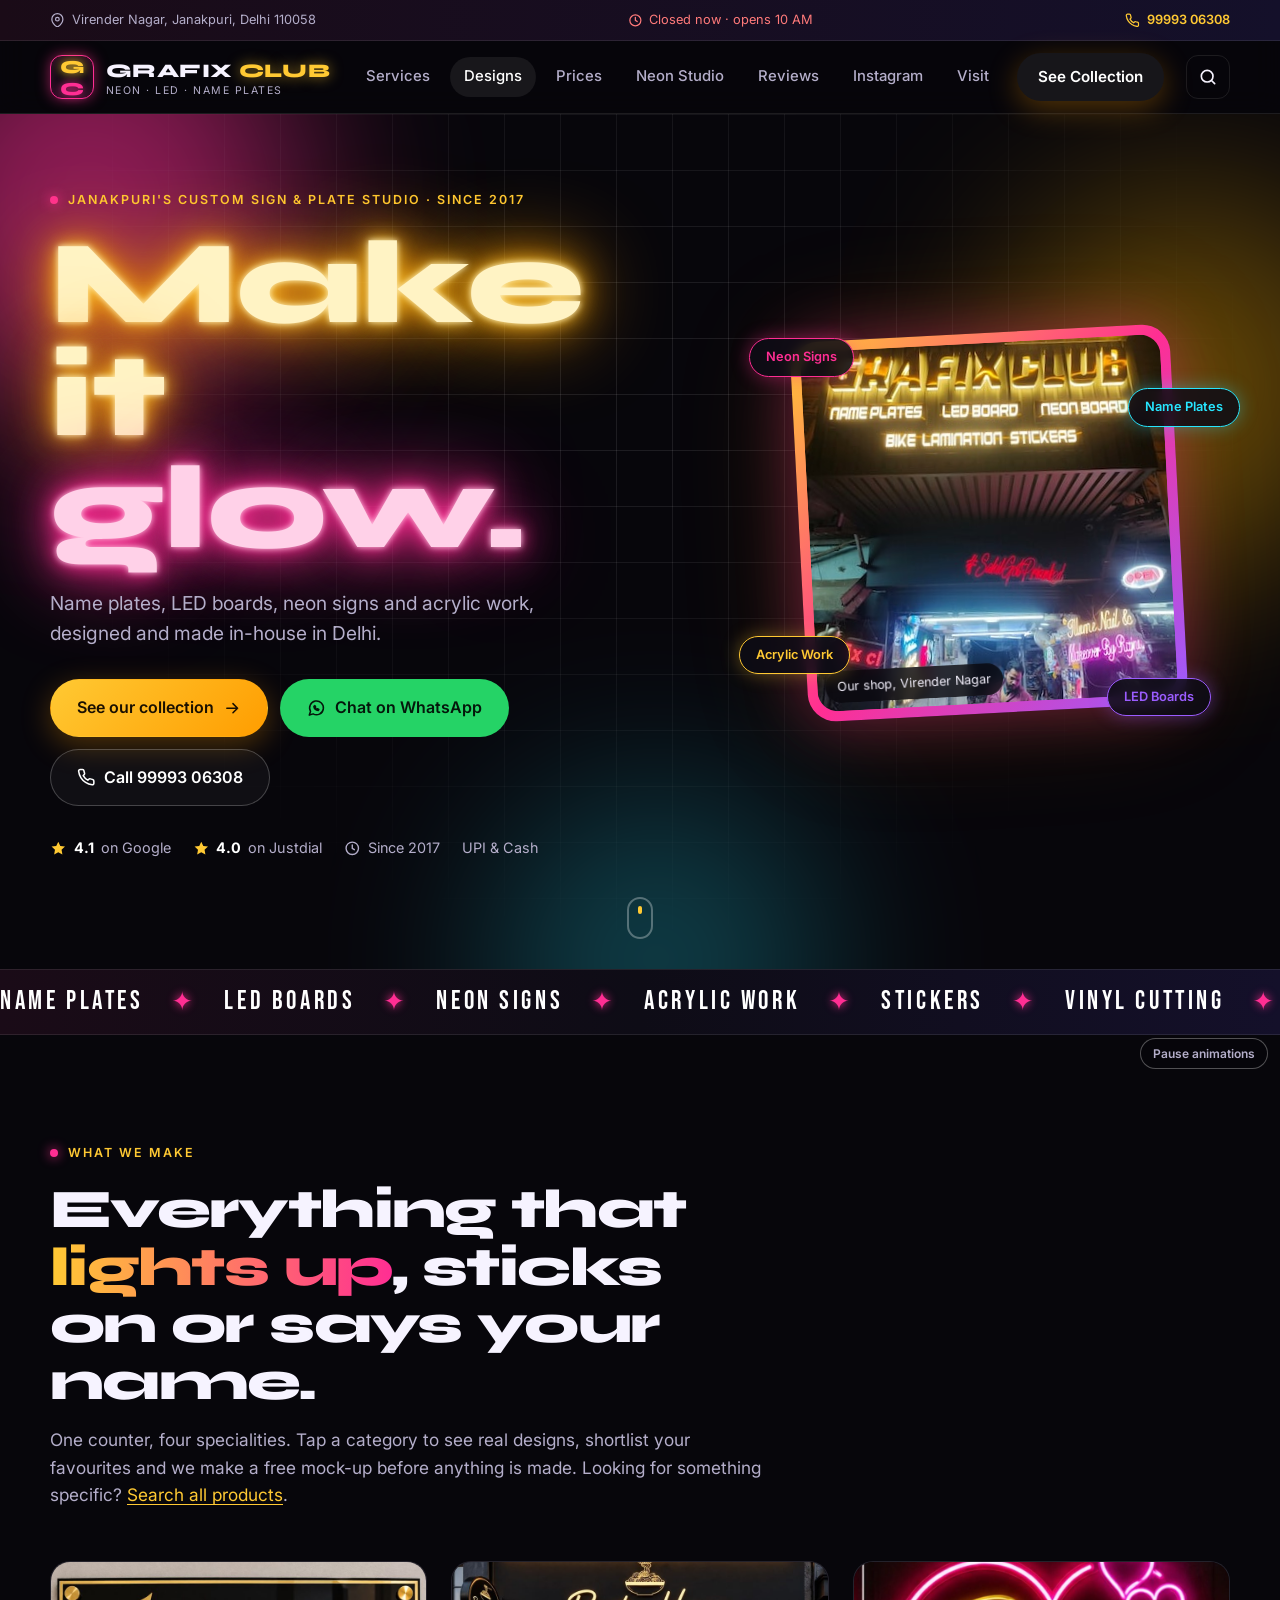
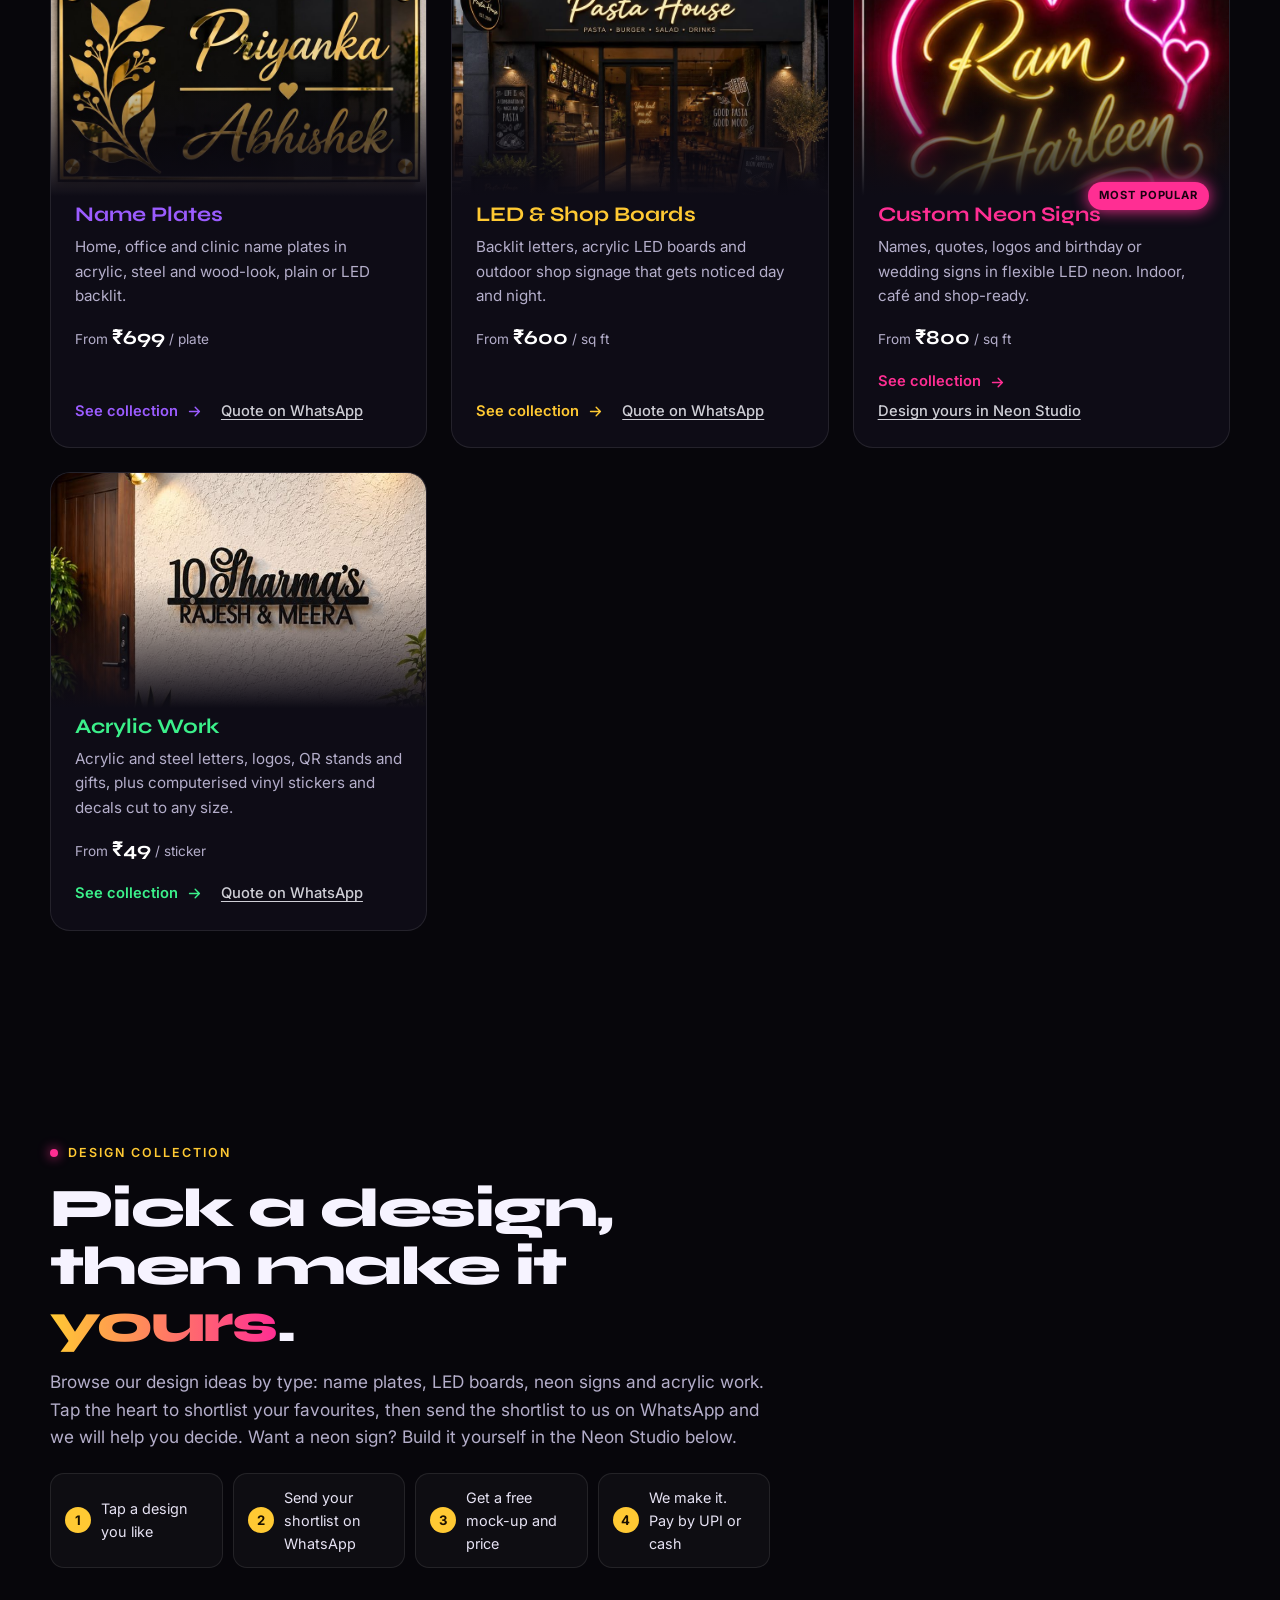
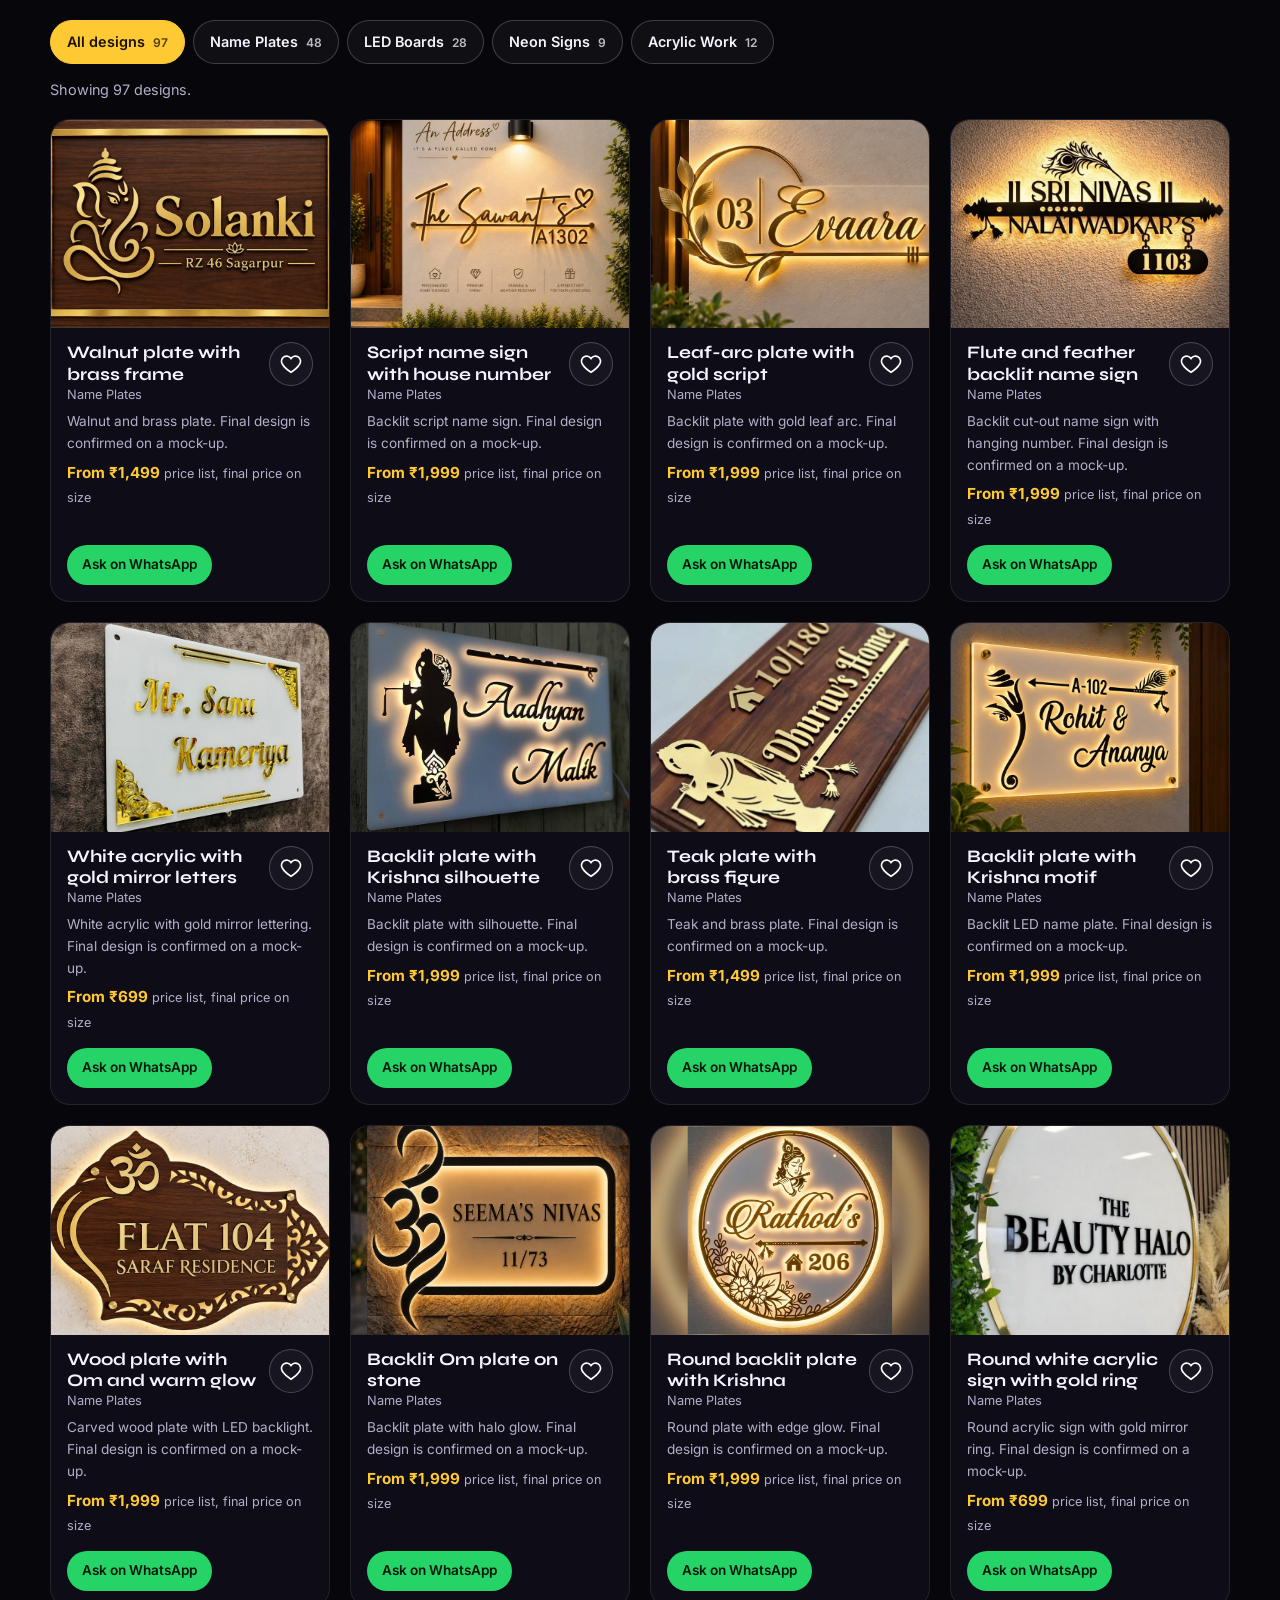
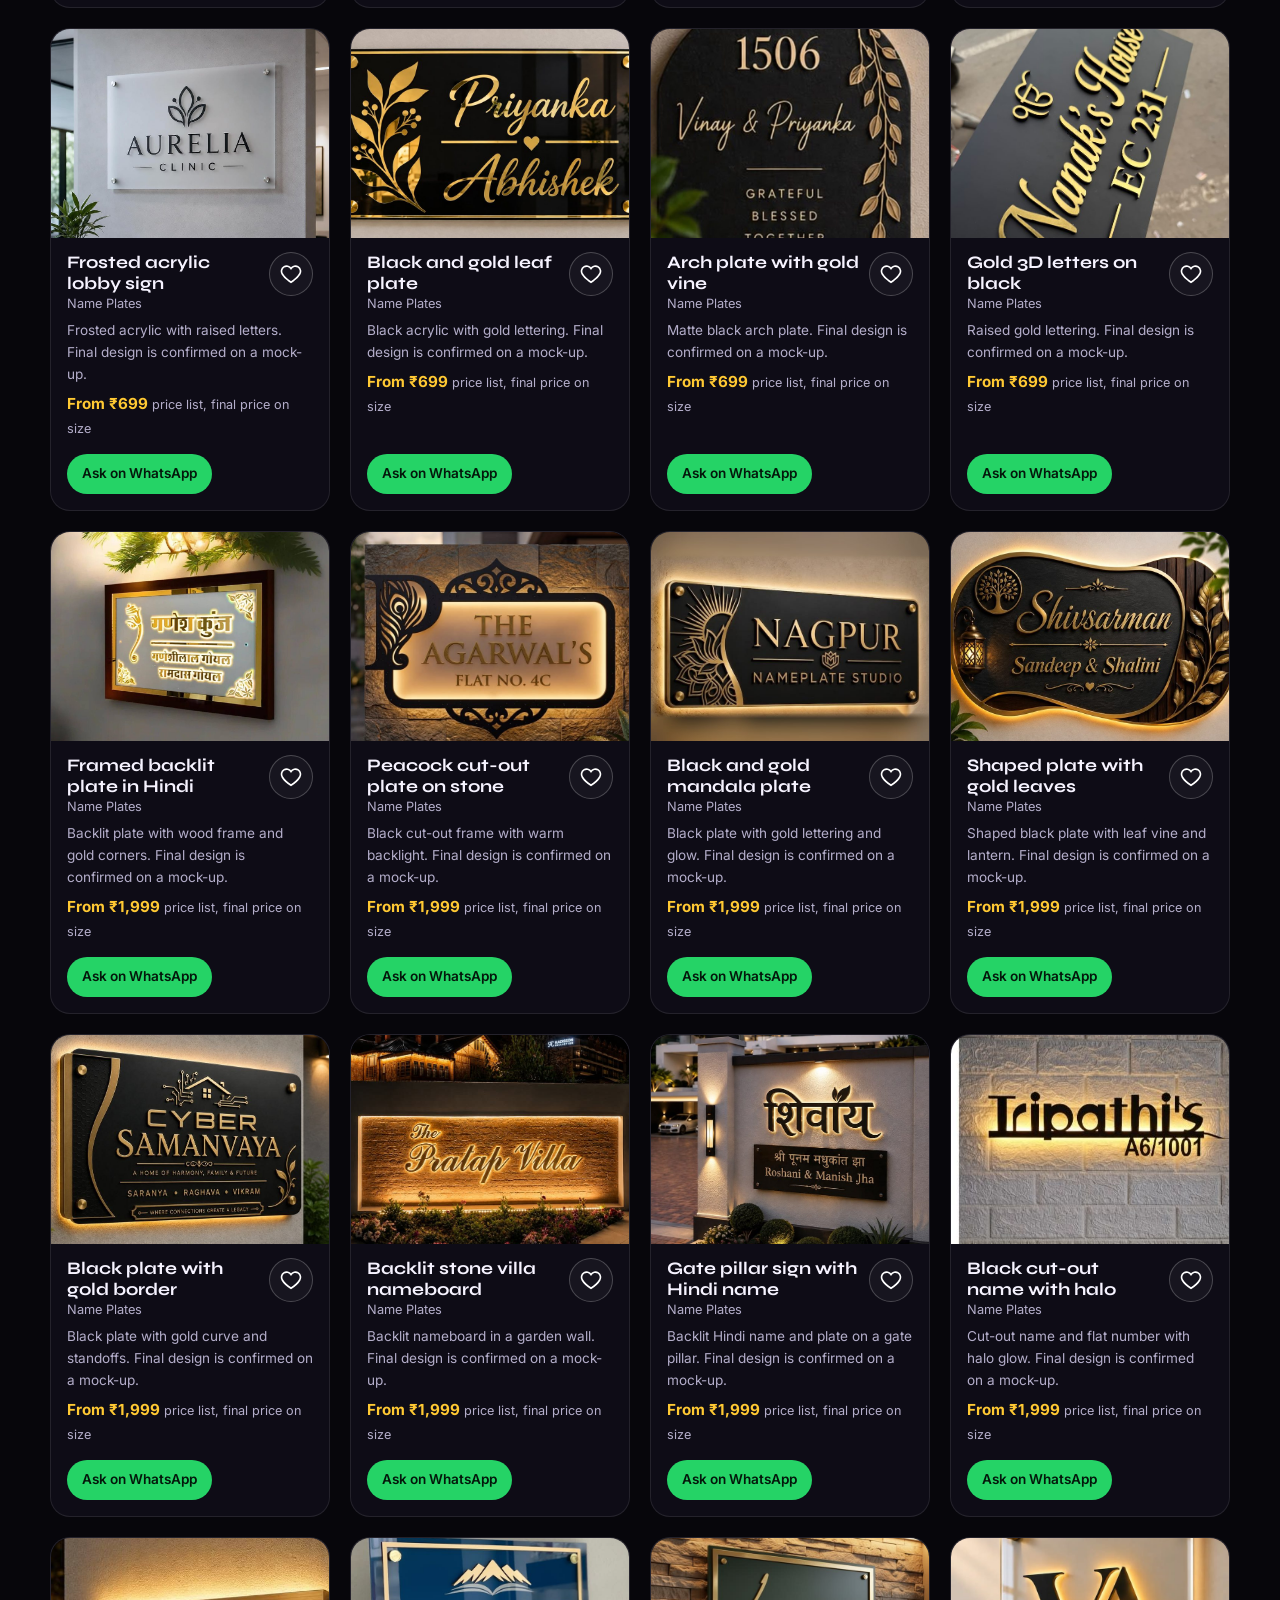
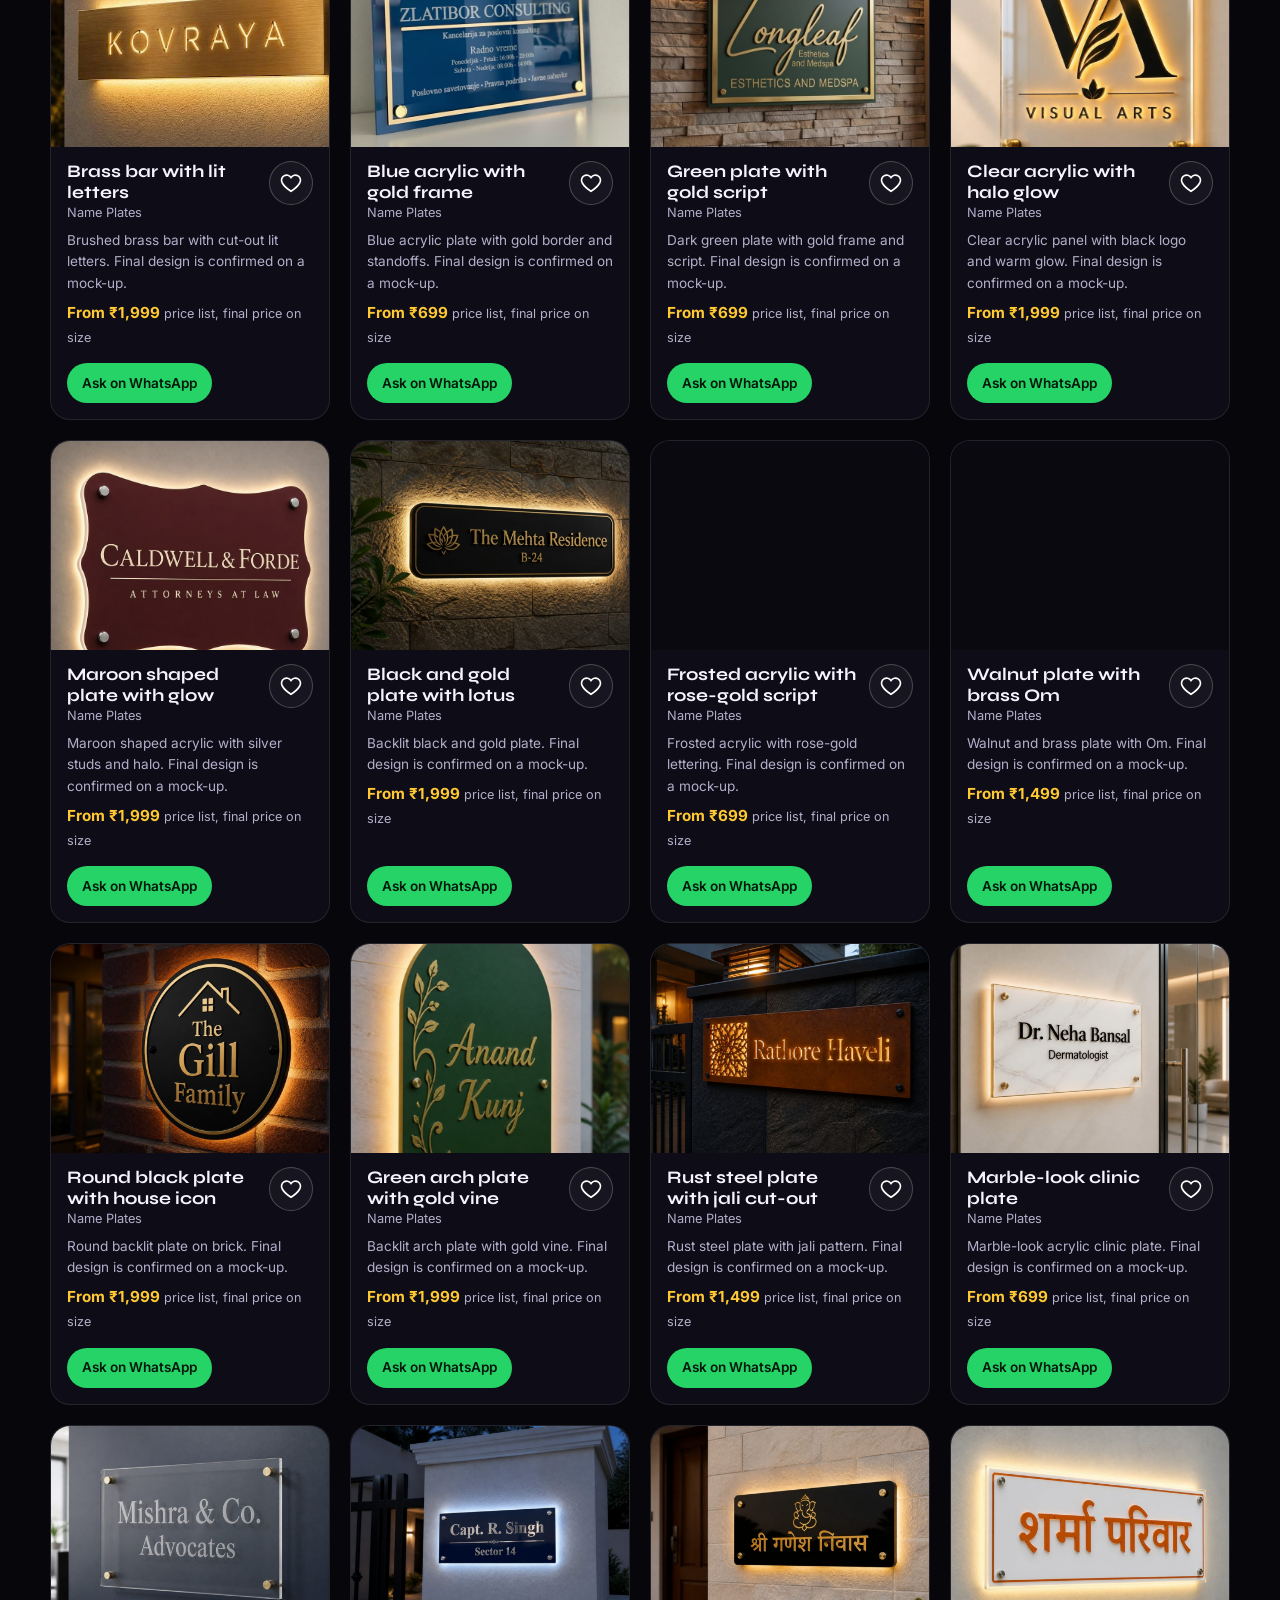
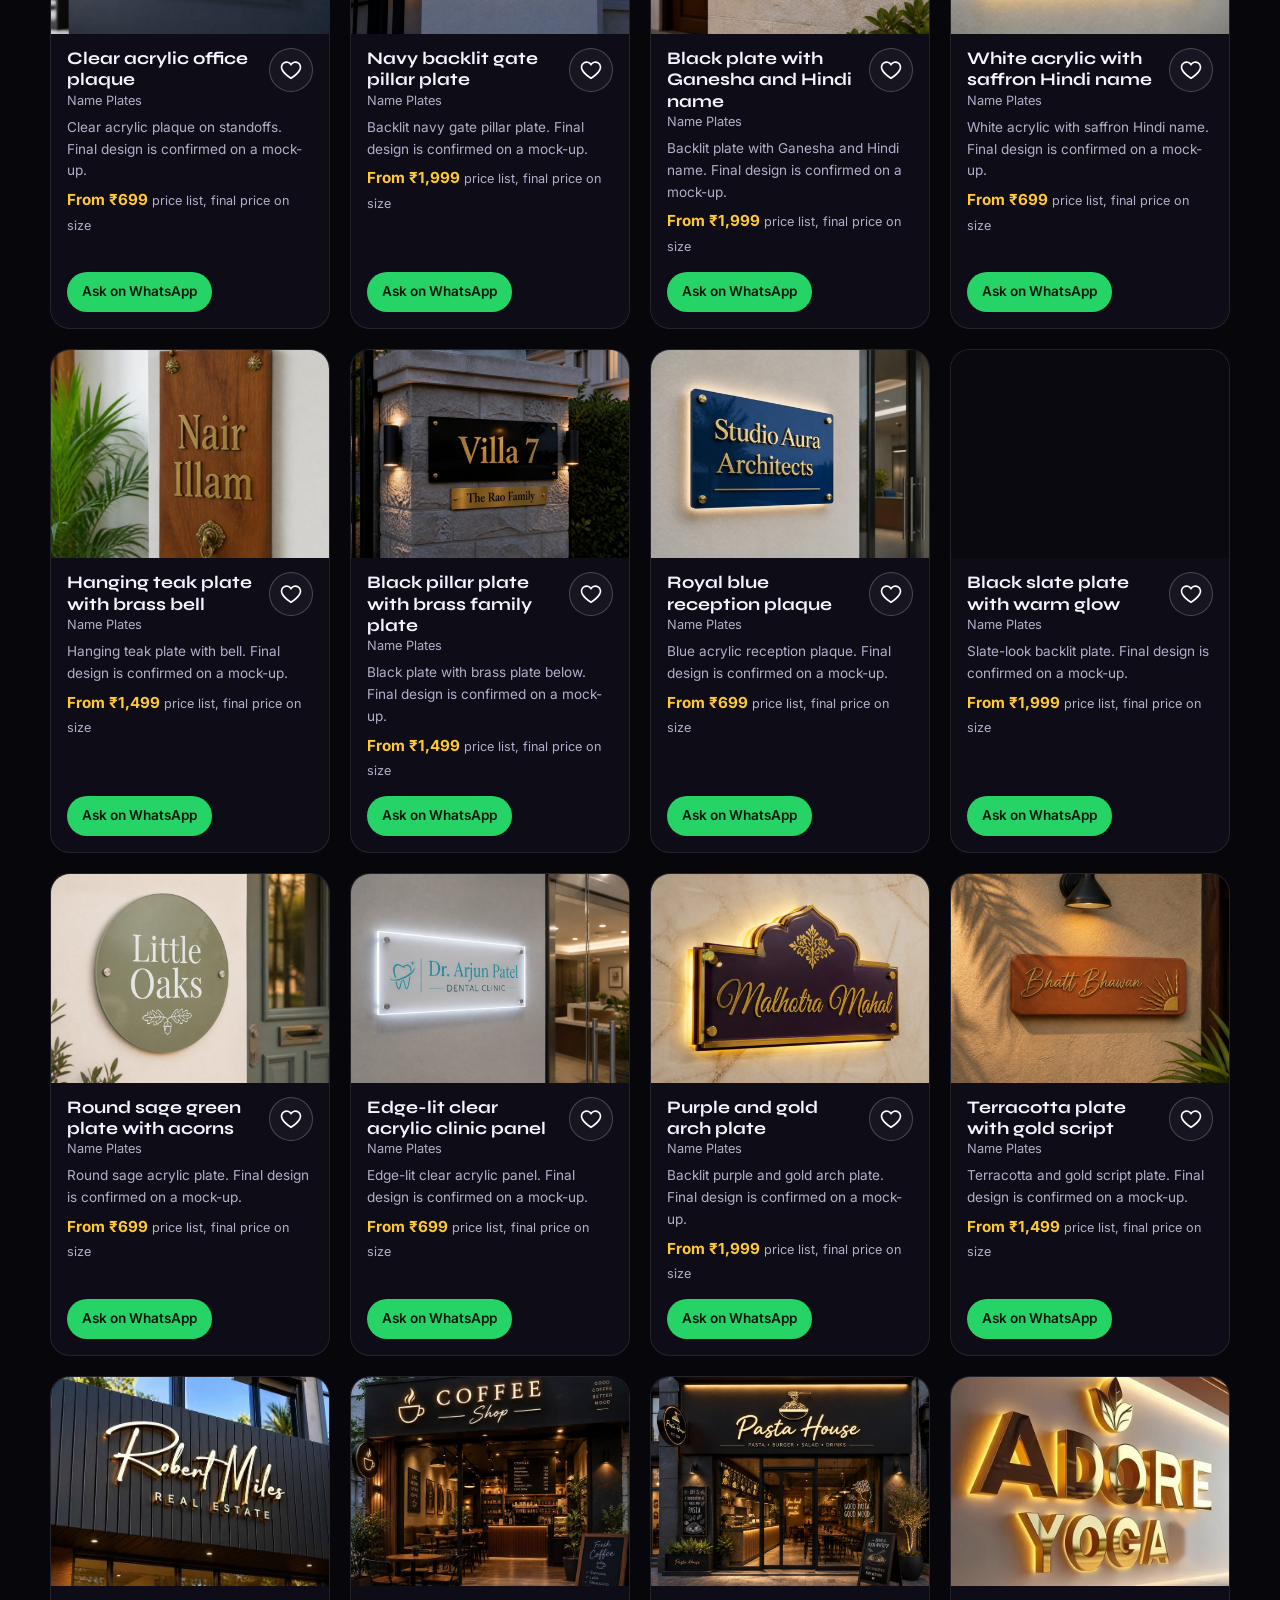
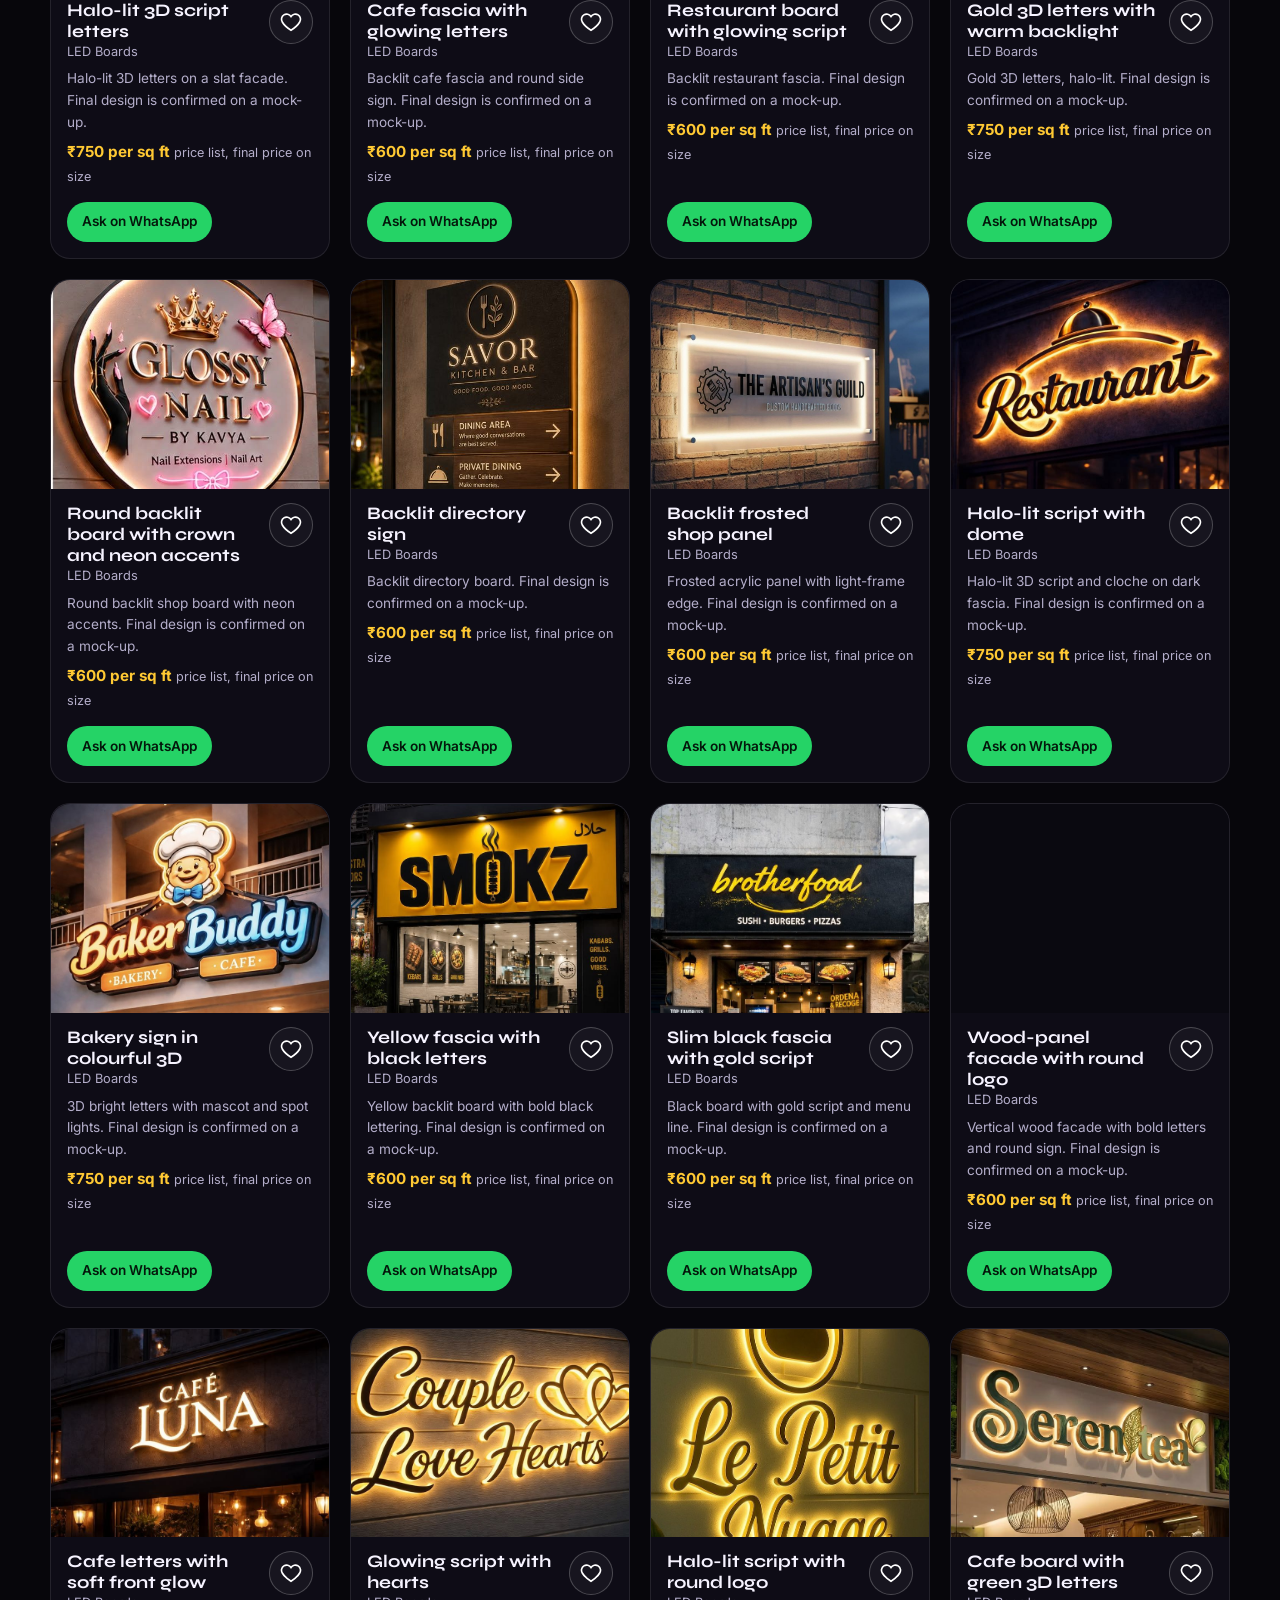
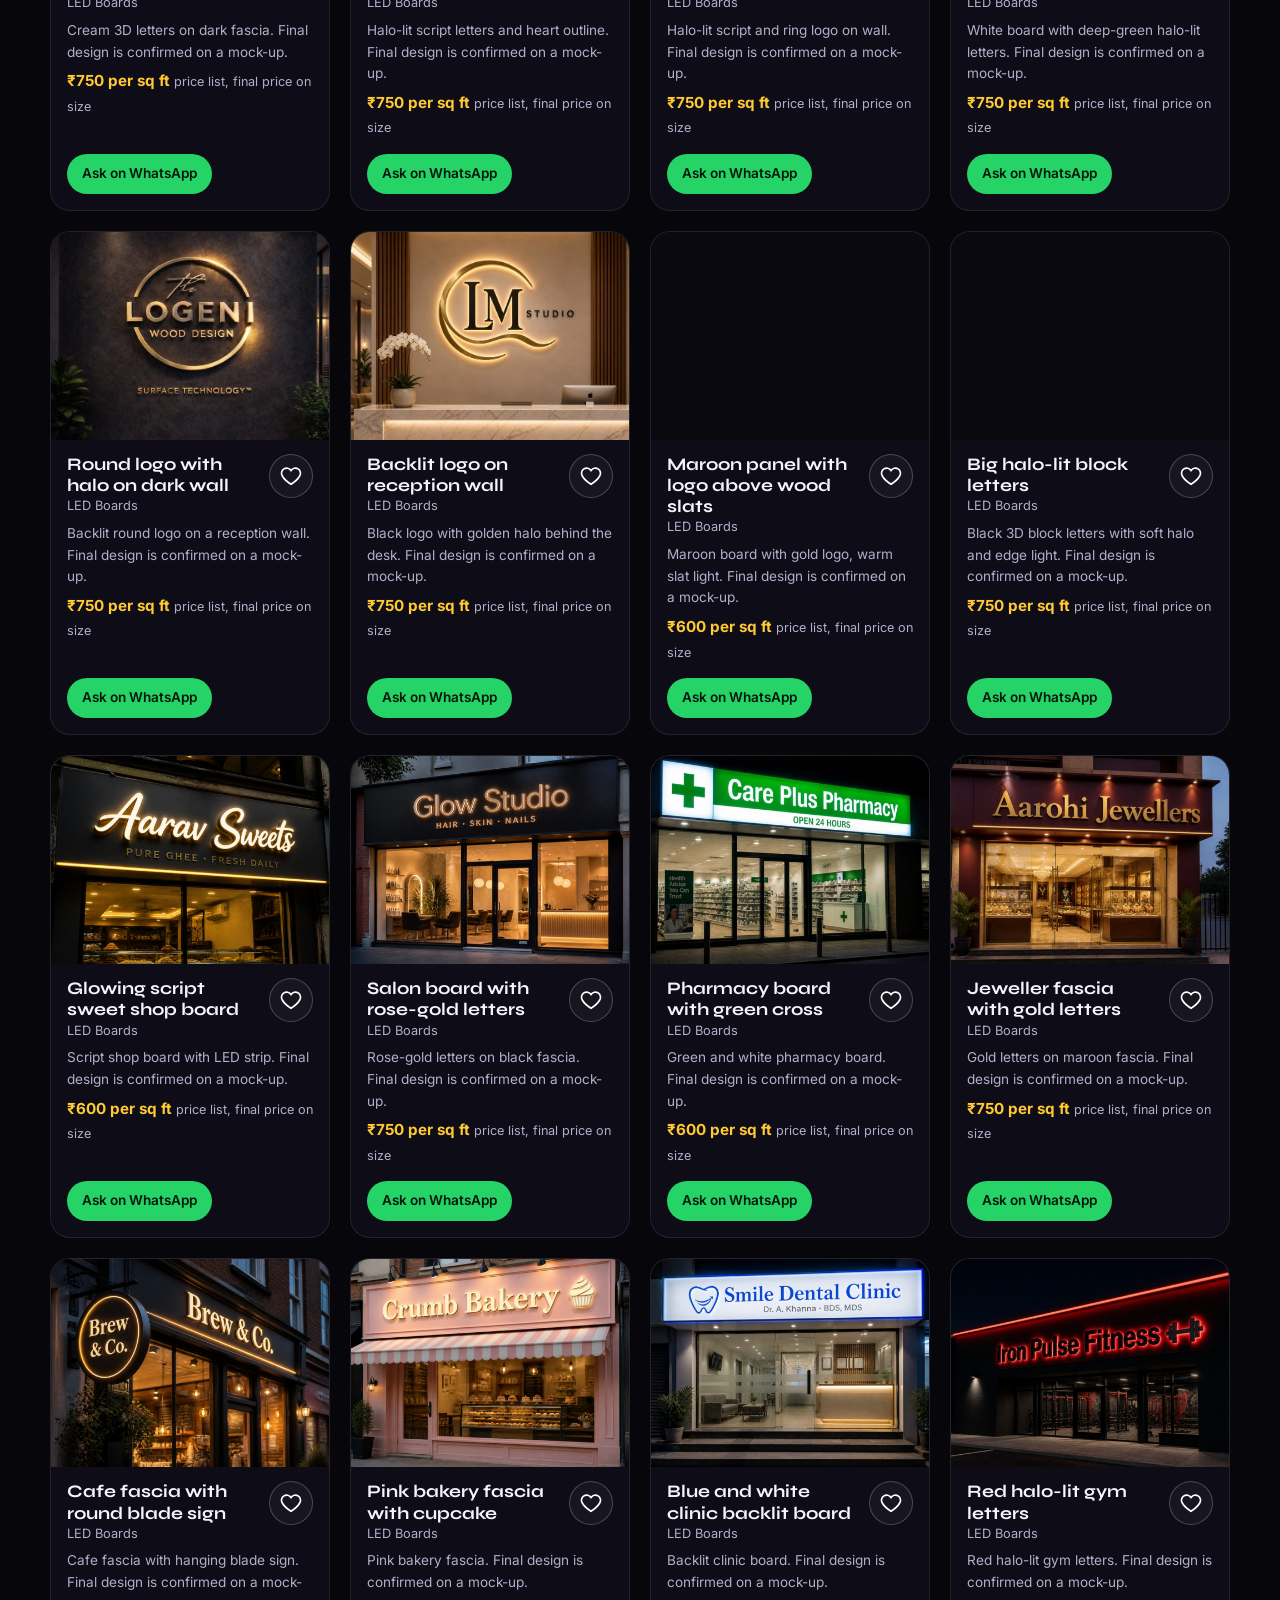
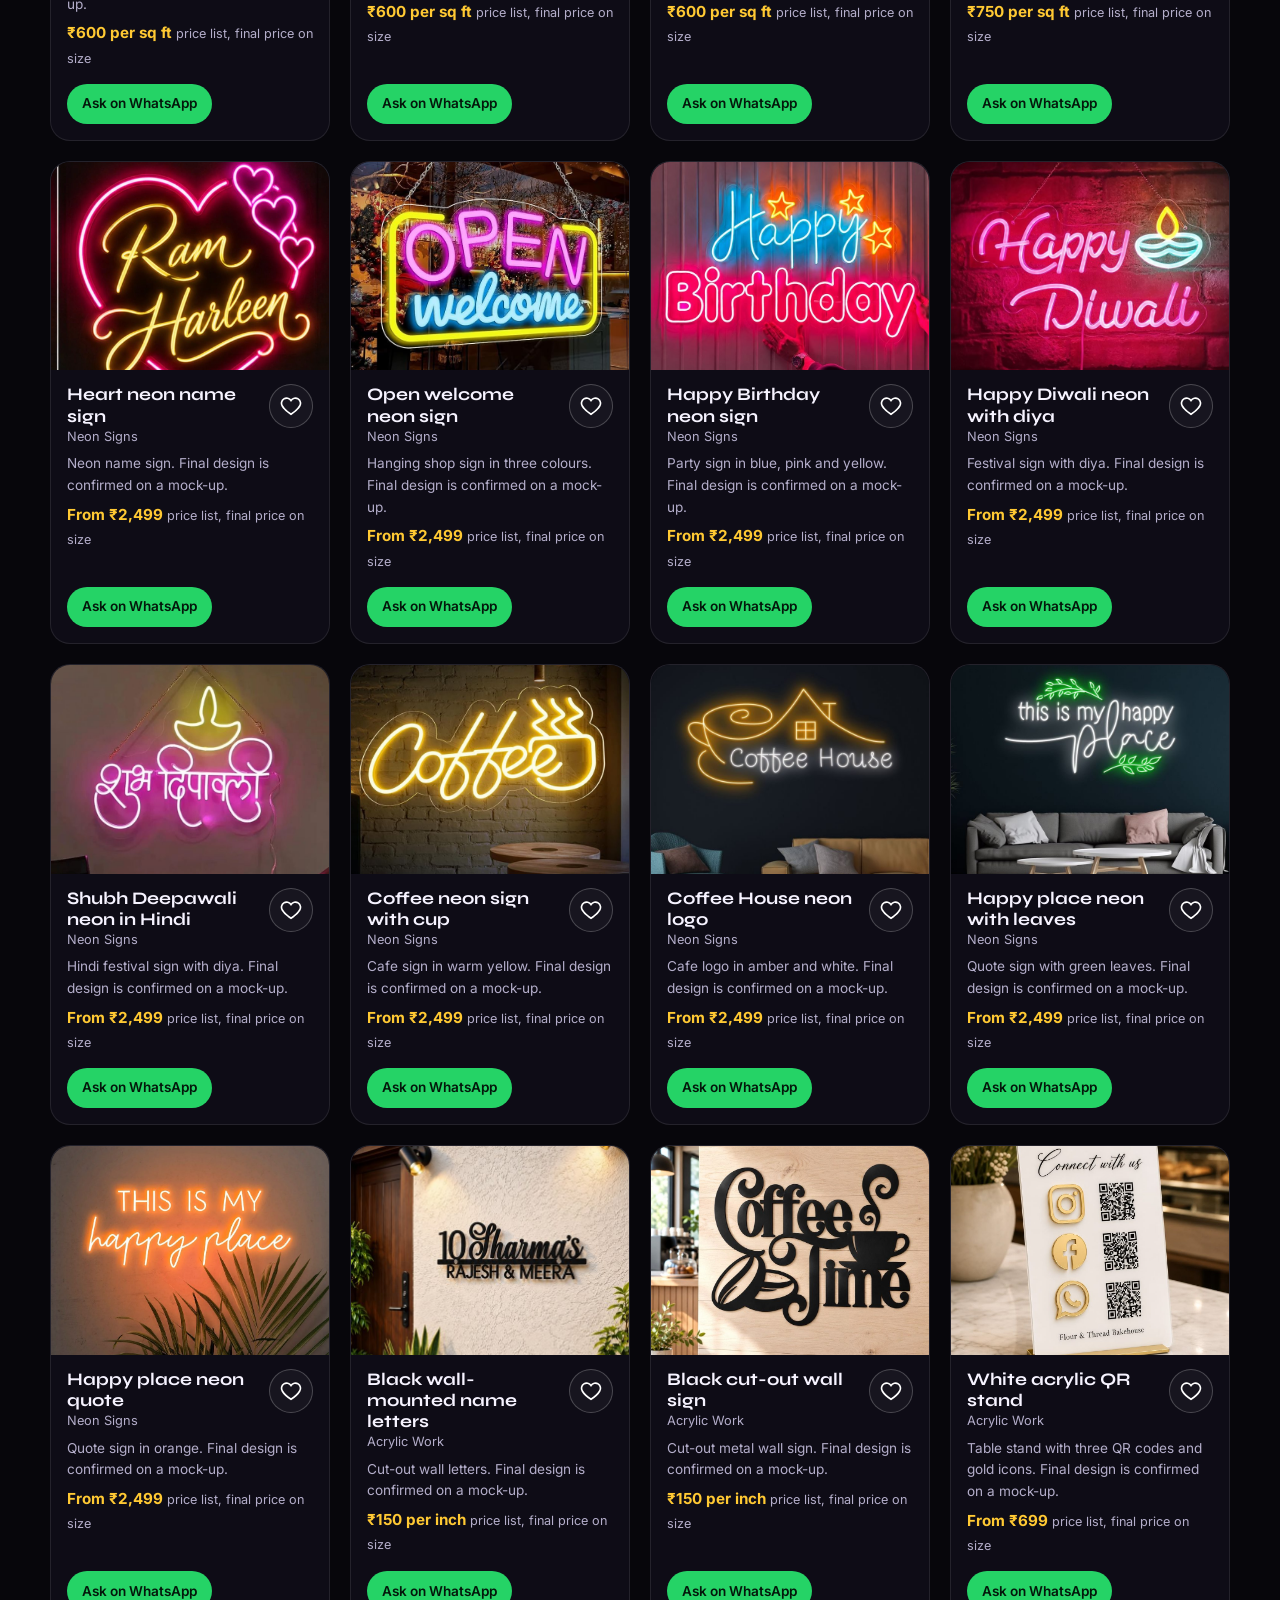
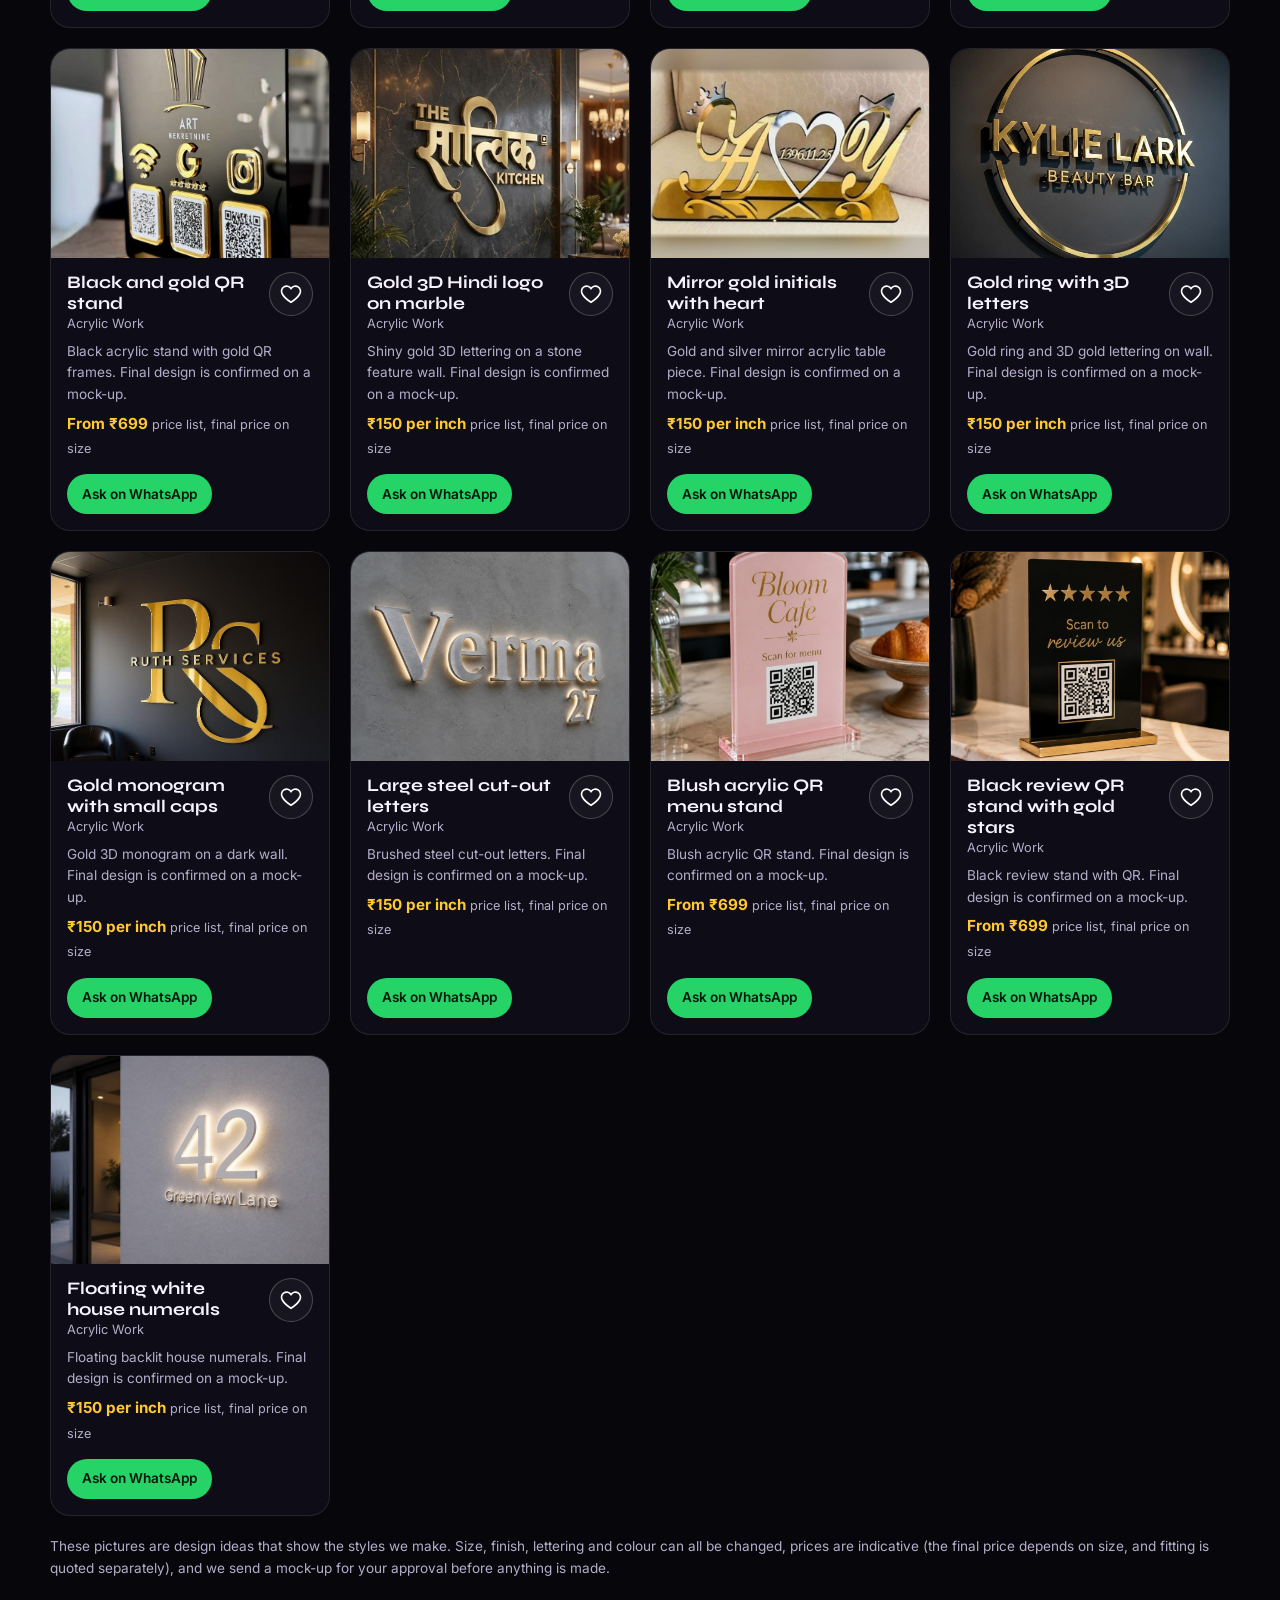
==== index.html @ 433e58f6 "Neon designer: its own page with standard/RGB neon, 3 lines, symbols, custom size, rooms, preview to" ====
<!doctype html>
<html lang="en-IN">
<head>
<meta charset="utf-8">
<meta name="viewport" content="width=device-width, initial-scale=1, viewport-fit=cover">
<title>Neon Signs &amp; 3D Name Plates in Janakpuri, Delhi | Grafix Club</title>
<meta name="description" content="Custom name plates, LED boards, neon signs and acrylic work made in Virender Nagar, Janakpuri, Delhi. See the collection and get a free mock-up.">
<meta name="robots" content="index, follow, max-image-preview:large">
<meta name="theme-color" content="#07060b">
<link rel="canonical" href="https://www.grafixclub.in/">
<link rel="icon" href="favicon.svg" type="image/svg+xml">
<meta property="og:type" content="website">
<meta property="og:site_name" content="Grafix Club">
<meta property="og:locale" content="en_IN">
<meta property="og:url" content="https://www.grafixclub.in/">
<meta property="og:title" content="Grafix Club – Name Plates, LED Boards &amp; Neon Signs | Janakpuri, Delhi">
<meta property="og:description" content="Name plates, LED boards, neon signs and acrylic work. See the collection and visit us in Virender Nagar, Janakpuri.">
<meta property="og:image" content="https://www.grafixclub.in/assets/shop/p3.jpg">
<meta property="og:image:alt" content="Grafix Club glowing signboard with name plates, an LED board and a neon board">
<meta name="twitter:card" content="summary_large_image">
<meta name="twitter:title" content="Grafix Club – Name Plates, LED Boards &amp; Neon Signs | Janakpuri, Delhi">
<meta name="twitter:description" content="Name plates, LED boards, neon signs and acrylic work in Janakpuri, Delhi.">
<meta name="twitter:image" content="https://www.grafixclub.in/assets/shop/p3.jpg">
<link rel="preconnect" href="https://fonts.googleapis.com">
<link rel="preconnect" href="https://fonts.gstatic.com" crossorigin>
<link href="https://fonts.googleapis.com/css2?family=Bebas+Neue&amp;family=Inter:wght@400;500;600;700&amp;family=Syne:wght@700;800&amp;display=swap" rel="stylesheet">
<link rel="stylesheet" href="style.css">
<noscript><link rel="stylesheet" href="noscript.css"></noscript>
<script src="config.js" defer></script>
<script src="catalogue.js" defer></script>
<script src="common.js" defer></script>
<script src="neon-model.js" defer></script>
<script src="collection.js" defer></script>
<script src="instagram.js" defer></script>
<script src="reviews.js" defer></script>
<script src="app.js" defer></script>
<!--@jsonld-->
<script type="application/ld+json">
{
  "@context": "https://schema.org",
  "@graph": [
    {
      "@type": "LocalBusiness",
      "@id": "https://www.grafixclub.in/#business",
      "name": "Grafix Club",
      "url": "https://www.grafixclub.in/",
      "description": "Custom name plates, LED boards, neon signs, acrylic work and computerised stickers in Janakpuri, Delhi.",
      "image": "https://www.grafixclub.in/assets/shop/p3.jpg",
      "telephone": "+919999306308",
      "email": "grafixclub_gc@yahoo.in",
      "foundingDate": "2017",
      "priceRange": "₹₹",
      "paymentAccepted": "Cash, UPI",
      "address": {
        "@type": "PostalAddress",
        "streetAddress": "WZ-79/C6, Gali No 7, Block VB, Virender Nagar, Opposite Dilli Heart, Janakpuri",
        "addressLocality": "New Delhi",
        "addressRegion": "Delhi",
        "postalCode": "110058",
        "addressCountry": "IN"
      },
      "openingHoursSpecification": [
        {
          "@type": "OpeningHoursSpecification",
          "dayOfWeek": [
            "Monday",
            "Tuesday",
            "Wednesday",
            "Thursday",
            "Friday",
            "Saturday",
            "Sunday"
          ],
          "opens": "10:00",
          "closes": "20:00"
        }
      ],
      "sameAs": [
        "https://share.google/le0RUSxiwVPWliVLf",
        "https://www.justdial.com/Delhi/Grafix-Club-Opposite-Dilli-Heart-Janakpuri/011P1228636379E9G4A7_BZDET",
        "https://www.instagram.com/grafix.club/"
      ],
      "hasOfferCatalog": {
        "@type": "OfferCatalog",
        "name": "Grafix Club price list (indicative starting prices)",
        "itemListElement": [
          {
            "@type": "OfferCatalog",
            "name": "Name Plates",
            "itemListElement": [
              {
                "@type": "Offer",
                "priceSpecification": {
                  "@type": "PriceSpecification",
                  "minPrice": 699,
                  "priceCurrency": "INR"
                },
                "itemOffered": {
                  "@type": "Service",
                  "name": "Acrylic name plate",
                  "description": "Home, office, clinic",
                  "category": "Name Plates"
                }
              },
              {
                "@type": "Offer",
                "priceSpecification": {
                  "@type": "PriceSpecification",
                  "minPrice": 1499,
                  "priceCurrency": "INR"
                },
                "itemOffered": {
                  "@type": "Service",
                  "name": "Steel letter name plate",
                  "description": "Gold / silver / black",
                  "category": "Name Plates"
                }
              },
              {
                "@type": "Offer",
                "priceSpecification": {
                  "@type": "PriceSpecification",
                  "minPrice": 1999,
                  "priceCurrency": "INR"
                },
                "itemOffered": {
                  "@type": "Service",
                  "name": "LED backlit name plate",
                  "description": "Warm or cool white",
                  "category": "Name Plates"
                }
              }
            ]
          },
          {
            "@type": "OfferCatalog",
            "name": "LED Boards",
            "itemListElement": [
              {
                "@type": "Offer",
                "priceSpecification": {
                  "@type": "UnitPriceSpecification",
                  "price": 600,
                  "priceCurrency": "INR",
                  "referenceQuantity": {
                    "@type": "QuantitativeValue",
                    "value": 1,
                    "unitCode": "FTK"
                  }
                },
                "itemOffered": {
                  "@type": "Service",
                  "name": "LED shop sign board",
                  "description": "Backlit, outdoor-ready",
                  "category": "LED Boards"
                }
              },
              {
                "@type": "Offer",
                "priceSpecification": {
                  "@type": "UnitPriceSpecification",
                  "price": 750,
                  "priceCurrency": "INR",
                  "referenceQuantity": {
                    "@type": "QuantitativeValue",
                    "value": 1,
                    "unitCode": "FTK"
                  }
                },
                "itemOffered": {
                  "@type": "Service",
                  "name": "3D acrylic LED letters",
                  "description": "Front-lit or halo-lit",
                  "category": "LED Boards"
                }
              }
            ]
          },
          {
            "@type": "OfferCatalog",
            "name": "Neon Signs",
            "itemListElement": [
              {
                "@type": "Offer",
                "priceSpecification": {
                  "@type": "PriceSpecification",
                  "minPrice": 2499,
                  "priceCurrency": "INR"
                },
                "itemOffered": {
                  "@type": "Service",
                  "name": "Custom neon name sign",
                  "description": "Up to 2 ft wide, 12V LED neon",
                  "category": "Neon Signs"
                }
              },
              {
                "@type": "Offer",
                "priceSpecification": {
                  "@type": "UnitPriceSpecification",
                  "price": 800,
                  "priceCurrency": "INR",
                  "referenceQuantity": {
                    "@type": "QuantitativeValue",
                    "value": 1,
                    "unitCode": "FTK"
                  }
                },
                "itemOffered": {
                  "@type": "Service",
                  "name": "Custom neon logo / quote",
                  "description": "Priced by area, any colour",
                  "category": "Neon Signs"
                }
              },
              {
                "@type": "Offer",
                "priceSpecification": {
                  "@type": "UnitPriceSpecification",
                  "price": 1000,
                  "priceCurrency": "INR",
                  "referenceQuantity": {
                    "@type": "QuantitativeValue",
                    "value": 1,
                    "unitCode": "FTK"
                  }
                },
                "itemOffered": {
                  "@type": "Service",
                  "name": "Neon + acrylic backboard",
                  "description": "Cut-to-shape or rectangle",
                  "category": "Neon Signs"
                }
              }
            ]
          },
          {
            "@type": "OfferCatalog",
            "name": "Acrylic Work",
            "itemListElement": [
              {
                "@type": "Offer",
                "priceSpecification": {
                  "@type": "UnitPriceSpecification",
                  "price": 150,
                  "priceCurrency": "INR",
                  "referenceQuantity": {
                    "@type": "QuantitativeValue",
                    "value": 1,
                    "unitCode": "INH"
                  }
                },
                "itemOffered": {
                  "@type": "Service",
                  "name": "Steel / acrylic letters",
                  "description": "Brushed steel, gold, black",
                  "category": "Acrylic Work"
                }
              },
              {
                "@type": "Offer",
                "priceSpecification": {
                  "@type": "PriceSpecification",
                  "minPrice": 399,
                  "priceCurrency": "INR"
                },
                "itemOffered": {
                  "@type": "Service",
                  "name": "Car decal / graphics",
                  "description": "Vinyl cut, any design",
                  "category": "Acrylic Work"
                }
              },
              {
                "@type": "Offer",
                "priceSpecification": {
                  "@type": "UnitPriceSpecification",
                  "price": 49,
                  "priceCurrency": "INR",
                  "referenceQuantity": {
                    "@type": "QuantitativeValue",
                    "value": 1,
                    "unitCode": "C62"
                  }
                },
                "itemOffered": {
                  "@type": "Service",
                  "name": "Computerised sticker",
                  "description": "Name, logo, small decals",
                  "category": "Acrylic Work"
                }
              }
            ]
          }
        ]
      }
    },
    {
      "@type": "WebSite",
      "@id": "https://www.grafixclub.in/#website",
      "url": "https://www.grafixclub.in/",
      "name": "Grafix Club",
      "inLanguage": "en-IN",
      "publisher": {
        "@id": "https://www.grafixclub.in/#business"
      }
    }
  ]
}
</script>
<!--@/jsonld-->
</head>
<body id="top">

<!-- SVG icon sprite -->
<svg width="0" height="0" style="position:absolute" aria-hidden="true" focusable="false">
  <symbol id="i-phone" viewBox="0 0 24 24"><path fill="none" stroke="currentColor" stroke-width="2" stroke-linecap="round" stroke-linejoin="round" d="M22 16.92v3a2 2 0 0 1-2.18 2 19.79 19.79 0 0 1-8.63-3.07 19.5 19.5 0 0 1-6-6 19.79 19.79 0 0 1-3.07-8.67A2 2 0 0 1 4.11 2h3a2 2 0 0 1 2 1.72c.127.96.361 1.903.7 2.81a2 2 0 0 1-.45 2.11L8.09 9.91a16 16 0 0 0 6 6l1.27-1.27a2 2 0 0 1 2.11-.45c.907.339 1.85.573 2.81.7A2 2 0 0 1 22 16.92z"/></symbol>
  <symbol id="i-pin" viewBox="0 0 24 24"><g fill="none" stroke="currentColor" stroke-width="2" stroke-linecap="round" stroke-linejoin="round"><path d="M21 10c0 7-9 13-9 13s-9-6-9-13a9 9 0 0 1 18 0z"/><circle cx="12" cy="10" r="3"/></g></symbol>
  <symbol id="i-wa" viewBox="0 0 24 24"><g fill="none" stroke="currentColor" stroke-width="2" stroke-linecap="round" stroke-linejoin="round"><path d="M3 21l1.65-4.9A9 9 0 1 1 8 19.4L3 21z"/><path d="M9 9.5c0 3 2.5 5.5 5.5 5.5l1-1.3-2-1-.8.8c-1-.4-1.8-1.2-2.2-2.2l.8-.8-1-2L9 9.5z"/></g></symbol>
  <symbol id="i-ig" viewBox="0 0 24 24"><g fill="none" stroke="currentColor" stroke-width="2" stroke-linecap="round" stroke-linejoin="round"><rect x="3" y="3" width="18" height="18" rx="5"/><circle cx="12" cy="12" r="4"/><circle cx="17.5" cy="6.5" r=".6" fill="currentColor"/></g></symbol>
  <symbol id="i-fb" viewBox="0 0 24 24"><path fill="currentColor" d="M14 8h3V4h-3a4 4 0 0 0-4 4v2H7v4h3v8h4v-8h3l1-4h-4V8z"/></symbol>
  <symbol id="i-yt" viewBox="0 0 24 24"><g fill="none" stroke="currentColor" stroke-width="2" stroke-linejoin="round"><rect x="2" y="5" width="20" height="14" rx="4"/><path fill="currentColor" d="M10 9l5 3-5 3z"/></g></symbol>
  <symbol id="i-g" viewBox="0 0 24 24"><path fill="none" stroke="currentColor" stroke-width="2.4" stroke-linecap="round" stroke-linejoin="round" d="M20 12h-7.5M19 7.5A8 8 0 1 0 19 16.5"/></symbol>
  <symbol id="i-jd" viewBox="0 0 24 24"><text x="12" y="16.5" text-anchor="middle" font-family="Inter,Arial,sans-serif" font-weight="800" font-size="11.5" fill="currentColor">JD</text></symbol>
  <symbol id="i-star" viewBox="0 0 24 24"><path fill="currentColor" d="M12 2.5l2.95 6.2 6.8.9-5 4.7 1.25 6.7L12 17.7 6 21l1.25-6.7-5-4.7 6.8-.9z"/></symbol>
  <symbol id="i-clock" viewBox="0 0 24 24"><g fill="none" stroke="currentColor" stroke-width="2" stroke-linecap="round"><circle cx="12" cy="12" r="9"/><path d="M12 7v5l3 2"/></g></symbol>
  <symbol id="i-mail" viewBox="0 0 24 24"><g fill="none" stroke="currentColor" stroke-width="2" stroke-linejoin="round"><rect x="3" y="5" width="18" height="14" rx="2"/><path d="M3 7l9 6 9-6"/></g></symbol>
  <symbol id="i-arrow" viewBox="0 0 24 24"><path fill="none" stroke="currentColor" stroke-width="2" stroke-linecap="round" stroke-linejoin="round" d="M5 12h14M13 6l6 6-6 6"/></symbol>
  <symbol id="i-x" viewBox="0 0 24 24"><path fill="none" stroke="currentColor" stroke-width="2" stroke-linecap="round" d="M6 6l12 12M18 6L6 18"/></symbol>
  <symbol id="i-search" viewBox="0 0 24 24"><g fill="none" stroke="currentColor" stroke-width="2" stroke-linecap="round"><circle cx="11" cy="11" r="7"/><path d="M20 20l-3.5-3.5"/></g></symbol>
</svg>

<div id="liveStatus" class="sr-only" role="status" aria-live="polite" aria-atomic="true"></div>
<div class="progress" id="progress" aria-hidden="true"></div>
<div class="cursor-glow" id="cursorGlow" aria-hidden="true"></div>
<a class="skip" href="#main">Skip to content</a>

<!-- ============ HEADER ============ -->
<header class="site-header" id="header">
  <div class="topbar">
    <div class="wrap topbar-in">
      <span class="tb-item"><svg class="ic" aria-hidden="true"><use href="#i-pin"/></svg>Virender Nagar, Janakpuri, Delhi 110058</span>
      <span class="tb-item" id="openStatus"><svg class="ic" aria-hidden="true"><use href="#i-clock"/></svg>10 AM – 8 PM</span>
      <a class="tb-item tb-call" href="tel:+919999306308"><svg class="ic" aria-hidden="true"><use href="#i-phone"/></svg>99993 06308</a>
    </div>
  </div>
  <div class="wrap nav-in">
    <a class="brand" href="./">
      <span class="brand-mark" aria-hidden="true"><span>G</span>C</span>
      <span class="brand-text"><b>GRAFIX <i>CLUB</i></b><small>Neon · LED · Name Plates</small></span>
      <span class="sr-only"> – home page</span>
    </a>
    <nav class="nav" id="nav" aria-label="Main">
      <a href="#services">Services</a>
      <a href="#collection">Designs</a>
      <a href="#prices">Prices</a>
      <a href="custom-neon-sign.html">Neon Studio</a>
      <a href="#reviews">Reviews</a>
      <a href="#gallery">Instagram</a>
      <a href="#visit">Visit</a>
      <a class="btn btn-gold nav-cta" href="#collection" data-coll="all">See Collection</a>
    </nav>
    <div class="hd-actions">
      <button class="icon-btn" id="searchToggle" type="button" aria-label="Search products" aria-expanded="false" aria-controls="searchPanel"><svg class="ic" aria-hidden="true"><use href="#i-search"/></svg></button>
      <button class="burger" id="burger" type="button" aria-label="Open menu" aria-expanded="false" aria-controls="nav"><span></span><span></span><span></span></button>
    </div>
  </div>
  <div class="search-panel" id="searchPanel" hidden>
    <div class="wrap">
      <form class="search-form" id="headerSearchForm" role="search" action="search.html" method="get">
        <label for="headerSearch" class="sr-only">Search products and services</label>
        <div class="combo">
          <input id="headerSearch" name="q" type="search" maxlength="80" placeholder="Search neon, name plates, LED boards…">
          <ul class="suggest" id="headerSuggest"></ul>
        </div>
        <button class="btn btn-gold" type="submit">Search</button>
      </form>
    </div>
  </div>
</header>

<main id="main">

<!-- ============ HERO ============ -->
<section class="hero" id="hero" aria-labelledby="hero-h">
  <div class="orb o1" aria-hidden="true"></div><div class="orb o2" aria-hidden="true"></div><div class="orb o3" aria-hidden="true"></div>
  <div class="grid-bg" aria-hidden="true"></div>
  <div class="wrap hero-in">
    <div class="hero-copy">
      <p class="eyebrow"><span class="dot" aria-hidden="true"></span> Janakpuri's custom sign &amp; plate studio · since 2017</p>
      <h1 id="hero-h">
        <span class="neon-line n-gold" data-flicker>Make it</span>
        <span class="neon-line n-pink" data-flicker>glow.</span>
        <span class="h1-sub">Name plates, LED boards, neon signs and acrylic work, designed and made in-house in Delhi.</span>
      </h1>
      <div class="cta-row">
        <a class="btn btn-gold btn-lg" href="#collection" data-coll="all">See our collection <svg class="ic" aria-hidden="true"><use href="#i-arrow"/></svg></a>
        <a class="btn btn-wa btn-lg" data-wa href="https://wa.me/919999306308?text=Hi%20Grafix%20Club%2C%20I%20found%20you%20online%20and%20would%20like%20a%20quote." target="_blank" rel="noopener"><svg class="ic" aria-hidden="true"><use href="#i-wa"/></svg>Chat on WhatsApp<span class="sr-only"> (opens in a new tab)</span></a>
        <a class="btn btn-ghost btn-lg" href="tel:+919999306308"><svg class="ic" aria-hidden="true"><use href="#i-phone"/></svg>Call 99993 06308</a>
      </div>
      <ul class="trust">
        <li><svg class="ic star" aria-hidden="true"><use href="#i-star"/></svg><b>4.1</b> on Google</li>
        <li><svg class="ic star" aria-hidden="true"><use href="#i-star"/></svg><b>4.0</b> on Justdial</li>
        <li><svg class="ic" aria-hidden="true"><use href="#i-clock"/></svg>Since 2017</li>
        <li>UPI &amp; Cash</li>
      </ul>
    </div>

    <div class="hero-visual">
      <div class="sign-card tilt" id="heroCard">
        <img src="assets/shop/p3.jpg" alt="Grafix Club glowing signboard: name plates, LED board and neon board" width="360" height="360" fetchpriority="high" decoding="async">
        <span class="sign-tag">Our shop, Virender Nagar</span>
      </div>
      <div class="chip c1" aria-hidden="true">Neon Signs</div>
      <div class="chip c2" aria-hidden="true">Name Plates</div>
      <div class="chip c3" aria-hidden="true">Acrylic Work</div>
      <div class="chip c4" aria-hidden="true">LED Boards</div>
    </div>
  </div>
  <a class="scroll-cue" href="#services" aria-label="Scroll to services"><span></span></a>
</section>

<!-- ============ MARQUEE ============ -->
<div class="marquee-wrap">
  <div class="marquee" aria-hidden="true">
    <div class="marquee-track">
      <span>NAME PLATES</span><i>✦</i><span>LED BOARDS</span><i>✦</i><span>NEON SIGNS</span><i>✦</i><span>ACRYLIC WORK</span><i>✦</i><span>STICKERS</span><i>✦</i><span>VINYL CUTTING</span><i>✦</i>
      <span class="dup">NAME PLATES</span><i class="dup">✦</i><span class="dup">LED BOARDS</span><i class="dup">✦</i><span class="dup">NEON SIGNS</span><i class="dup">✦</i><span class="dup">ACRYLIC WORK</span><i class="dup">✦</i><span class="dup">STICKERS</span><i class="dup">✦</i><span class="dup">VINYL CUTTING</span><i class="dup">✦</i>
    </div>
  </div>
  <button class="motion-toggle" id="motionToggle" type="button" aria-pressed="false"><span>Pause animations</span></button>
</div>

<!-- ============ SERVICES ============ -->
<section class="section" id="services" aria-labelledby="services-h">
  <div class="wrap">
    <header class="sec-head reveal">
      <p class="eyebrow"><span class="dot" aria-hidden="true"></span> What we make</p>
      <h2 id="services-h">Everything that <em>lights up</em>, sticks on or says your name.</h2>
      <p class="lead">One counter, four specialities. Tap a category to see real designs, shortlist your favourites and we make a free mock-up before anything is made. Looking for something specific? <a class="text-link" href="search.html">Search all products</a>.</p>
    </header>

    <div class="cards">
      <article class="card tilt reveal" style="--c:#9b5cff">
        <div class="card-img"><img src="assets/designs/d5-priyanka-abhishek.jpg" alt="Name plate idea: black acrylic plate with gold leaf motif and gold script names" loading="lazy" decoding="async" width="360" height="360"></div>
        <div class="card-body">
          <h3>Name Plates</h3>
          <p>Home, office and clinic name plates in acrylic, steel and wood-look, plain or LED backlit.</p>
          <p class="from">From <b>₹699</b> / plate</p>
          <div class="card-links">
          <a class="more" href="#collection" data-coll="plates">See collection <span class="sr-only">of Name Plates </span><svg class="ic" aria-hidden="true"><use href="#i-arrow"/></svg></a>
          <a class="more alt" data-wa data-msg="Hi Grafix Club, I want a name plate for my home/office." href="https://wa.me/919999306308?text=Hi%20Grafix%20Club%2C%20I%20want%20a%20name%20plate%20for%20my%20home%2Foffice." target="_blank" rel="noopener">Quote on WhatsApp <span class="sr-only">for Name Plates (opens in a new tab) </span></a>
          </div>
        </div>
      </article>

      <article class="card tilt reveal" style="--c:#ffc933">
        <div class="card-img"><img src="assets/designs/d12-restaurant-board.jpg" alt="Shop sign idea: black fascia board with glowing warm script lettering" loading="lazy" decoding="async" width="360" height="360"></div>
        <div class="card-body">
          <h3>LED &amp; Shop Boards</h3>
          <p>Backlit letters, acrylic LED boards and outdoor shop signage that gets noticed day and night.</p>
          <p class="from">From <b>₹600</b> / sq ft</p>
          <div class="card-links">
          <a class="more" href="#collection" data-coll="led">See collection <span class="sr-only">of LED &amp; Shop Boards </span><svg class="ic" aria-hidden="true"><use href="#i-arrow"/></svg></a>
          <a class="more alt" data-wa data-msg="Hi Grafix Club, I need an LED shop board." href="https://wa.me/919999306308?text=Hi%20Grafix%20Club%2C%20I%20need%20an%20LED%20shop%20board." target="_blank" rel="noopener">Quote on WhatsApp <span class="sr-only">for LED &amp; Shop Boards (opens in a new tab) </span></a>
          </div>
        </div>
      </article>

      <article class="card tilt reveal" style="--c:#ff2e93">
        <div class="card-img"><img src="assets/designs/d1-ram-harleen.jpg" alt="Neon sign idea: two names in warm yellow script inside a pink neon heart" loading="lazy" decoding="async" width="360" height="360"></div>
        <div class="card-body">
          <span class="badge">Most popular</span>
          <h3>Custom Neon Signs</h3>
          <p>Names, quotes, logos and birthday or wedding signs in flexible LED neon. Indoor, café and shop-ready.</p>
          <p class="from">From <b>₹800</b> / sq ft</p>
          <div class="card-links">
          <a class="more" href="#collection" data-coll="neon">See collection <span class="sr-only">of Custom Neon Signs </span><svg class="ic" aria-hidden="true"><use href="#i-arrow"/></svg></a>
          <a class="more alt" href="custom-neon-sign.html">Design yours in Neon Studio</a>
          </div>
        </div>
      </article>

      <article class="card tilt reveal" style="--c:#3bf08a">
        <div class="card-img"><img src="assets/designs/d2-sharma.jpg" alt="Name sign idea: black cut-out lettering mounted on a textured wall" style="object-position:50% 18%" loading="lazy" decoding="async" width="360" height="360"></div>
        <div class="card-body">
          <h3>Acrylic Work</h3>
          <p>Acrylic and steel letters, logos, QR stands and gifts, plus computerised vinyl stickers and decals cut to any size.</p>
          <p class="from">From <b>₹49</b> / sticker</p>
          <div class="card-links">
          <a class="more" href="#collection" data-coll="acrylic">See collection <span class="sr-only">of Acrylic Work </span><svg class="ic" aria-hidden="true"><use href="#i-arrow"/></svg></a>
          <a class="more alt" data-wa data-msg="Hi Grafix Club, I need acrylic work (letters, logos or stickers)." href="https://wa.me/919999306308?text=Hi%20Grafix%20Club%2C%20I%20need%20acrylic%20work%20(letters%2C%20logos%20or%20stickers)." target="_blank" rel="noopener">Quote on WhatsApp <span class="sr-only">for Acrylic Work (opens in a new tab) </span></a>
          </div>
        </div>
      </article>
    </div>
  </div>
</section>

<!-- ============ DESIGN COLLECTION ============ -->
<section class="section collection" id="collection" aria-labelledby="collection-h">
  <div class="wrap">
    <header class="sec-head reveal">
      <p class="eyebrow"><span class="dot" aria-hidden="true"></span> Design collection</p>
      <h2 id="collection-h">Pick a design, then make it <em>yours</em>.</h2>
      <p class="lead">Browse our design ideas by type: name plates, LED boards, neon signs and acrylic work. Tap the heart to shortlist your favourites, then send the shortlist to us on WhatsApp and we will help you decide. Want a neon sign? Build it yourself in the Neon Studio below.</p>
      <ol class="buy-steps" aria-label="How it works">
        <li><b>1</b> Tap a design you like</li>
        <li><b>2</b> Send your shortlist on WhatsApp</li>
        <li><b>3</b> Get a free mock-up and price</li>
        <li><b>4</b> We make it. Pay by UPI or cash</li>
      </ol>
    </header>
    <noscript><div class="callout"><b>The design collection needs JavaScript.</b> <p>Message us on <a class="text-link" href="https://wa.me/919999306308?text=Hi%20Grafix%20Club%2C%20please%20share%20your%20design%20ideas.">WhatsApp</a> and we will send ideas.</p></div></noscript>
    <div id="collectionApp"></div>
    <p class="note">These pictures are design ideas that show the styles we make. Size, finish, lettering and colour can all be changed, prices are indicative (the final price depends on size, and fitting is quoted separately), and we send a mock-up for your approval before anything is made.</p>
  </div>
</section>

<!-- ============ STATS ============ -->
<section class="stats" aria-label="Grafix Club at a glance">
  <div class="wrap stats-in">
    <div class="stat reveal"><b data-count="2017" data-plain="1">2017</b><span>Open since</span></div>
    <div class="stat reveal"><b data-count="4">4</b><span>Specialities under one roof</span></div>
    <div class="stat reveal"><b data-count="49" data-suffix="+">49+</b><span>Google &amp; Justdial ratings</span></div>
    <div class="stat reveal"><b data-count="4.1" data-dec="1">4.1</b><span>Google rating</span></div>
  </div>
</section>

<!-- ============ PRICES ============ -->
<section class="section" id="prices" aria-labelledby="prices-h">
  <div class="wrap">
    <header class="sec-head reveal">
      <p class="eyebrow"><span class="dot" aria-hidden="true"></span> Price list</p>
      <h2 id="prices-h">Clear <em>starting prices</em>. No surprises.</h2>
      <p class="lead">Final price depends on size, material and design. Send a photo or idea on WhatsApp for an exact quote.</p>
    </header>

    <div class="tabs reveal" id="priceTabs" role="tablist" aria-label="Price categories" hidden></div>
    <div class="price-panels reveal" id="pricePanels">
<!--@prices-->
      <section class="price-panel" id="panel-name-plates" data-slug="name-plates" data-name="Name Plates" aria-labelledby="ph-name-plates">
        <h3 class="panel-h" id="ph-name-plates">Name Plates</h3>
        <ul class="price-list">
        <li class="price-row">
          <div class="nm"><b>Acrylic name plate</b><small>Home, office, clinic</small></div>
          <div class="pr">₹699<small>from</small></div>
          <a class="btn btn-ghost ask" data-wa data-msg="Hi Grafix Club, I'd like a quote for: Acrylic name plate." href="https://wa.me/919999306308?text=Hi%20Grafix%20Club%2C%20I'd%20like%20a%20quote%20for%3A%20Acrylic%20name%20plate." target="_blank" rel="noopener">Ask<span class="sr-only"> about Acrylic name plate on WhatsApp (opens in a new tab)</span></a>
        </li>
        <li class="price-row">
          <div class="nm"><b>Steel letter name plate</b><small>Gold / silver / black</small></div>
          <div class="pr">₹1,499<small>from</small></div>
          <a class="btn btn-ghost ask" data-wa data-msg="Hi Grafix Club, I'd like a quote for: Steel letter name plate." href="https://wa.me/919999306308?text=Hi%20Grafix%20Club%2C%20I'd%20like%20a%20quote%20for%3A%20Steel%20letter%20name%20plate." target="_blank" rel="noopener">Ask<span class="sr-only"> about Steel letter name plate on WhatsApp (opens in a new tab)</span></a>
        </li>
        <li class="price-row">
          <div class="nm"><b>LED backlit name plate</b><small>Warm or cool white</small></div>
          <div class="pr">₹1,999<small>from</small></div>
          <a class="btn btn-ghost ask" data-wa data-msg="Hi Grafix Club, I'd like a quote for: LED backlit name plate." href="https://wa.me/919999306308?text=Hi%20Grafix%20Club%2C%20I'd%20like%20a%20quote%20for%3A%20LED%20backlit%20name%20plate." target="_blank" rel="noopener">Ask<span class="sr-only"> about LED backlit name plate on WhatsApp (opens in a new tab)</span></a>
        </li>
        </ul>
        <p class="see-coll"><a class="btn btn-ghost" href="#collection" data-coll="plates">See our name plates collection<span aria-hidden="true"> &rarr;</span></a></p>
      </section>
      <section class="price-panel" id="panel-led-boards" data-slug="led-boards" data-name="LED Boards" aria-labelledby="ph-led-boards">
        <h3 class="panel-h" id="ph-led-boards">LED Boards</h3>
        <ul class="price-list">
        <li class="price-row">
          <div class="nm"><b>LED shop sign board</b><small>Backlit, outdoor-ready</small></div>
          <div class="pr">₹600<small>per sq ft</small></div>
          <a class="btn btn-ghost ask" data-wa data-msg="Hi Grafix Club, I'd like a quote for: LED shop sign board." href="https://wa.me/919999306308?text=Hi%20Grafix%20Club%2C%20I'd%20like%20a%20quote%20for%3A%20LED%20shop%20sign%20board." target="_blank" rel="noopener">Ask<span class="sr-only"> about LED shop sign board on WhatsApp (opens in a new tab)</span></a>
        </li>
        <li class="price-row">
          <div class="nm"><b>3D acrylic LED letters</b><small>Front-lit or halo-lit</small></div>
          <div class="pr">₹750<small>per sq ft</small></div>
          <a class="btn btn-ghost ask" data-wa data-msg="Hi Grafix Club, I'd like a quote for: 3D acrylic LED letters." href="https://wa.me/919999306308?text=Hi%20Grafix%20Club%2C%20I'd%20like%20a%20quote%20for%3A%203D%20acrylic%20LED%20letters." target="_blank" rel="noopener">Ask<span class="sr-only"> about 3D acrylic LED letters on WhatsApp (opens in a new tab)</span></a>
        </li>
        </ul>
        <p class="see-coll"><a class="btn btn-ghost" href="#collection" data-coll="led">See our LED boards collection<span aria-hidden="true"> &rarr;</span></a></p>
      </section>
      <section class="price-panel" id="panel-neon-signs" data-slug="neon-signs" data-name="Neon Signs" aria-labelledby="ph-neon-signs">
        <h3 class="panel-h" id="ph-neon-signs">Neon Signs</h3>
        <ul class="price-list">
        <li class="price-row">
          <div class="nm"><b>Custom neon name sign</b><small>Up to 2 ft wide, 12V LED neon</small></div>
          <div class="pr">₹2,499<small>from</small></div>
          <a class="btn btn-ghost ask" data-wa data-msg="Hi Grafix Club, I'd like a quote for: Custom neon name sign." href="https://wa.me/919999306308?text=Hi%20Grafix%20Club%2C%20I'd%20like%20a%20quote%20for%3A%20Custom%20neon%20name%20sign." target="_blank" rel="noopener">Ask<span class="sr-only"> about Custom neon name sign on WhatsApp (opens in a new tab)</span></a>
        </li>
        <li class="price-row">
          <div class="nm"><b>Custom neon logo / quote</b><small>Priced by area, any colour</small></div>
          <div class="pr">₹800<small>per sq ft</small></div>
          <a class="btn btn-ghost ask" data-wa data-msg="Hi Grafix Club, I'd like a quote for: Custom neon logo / quote." href="https://wa.me/919999306308?text=Hi%20Grafix%20Club%2C%20I'd%20like%20a%20quote%20for%3A%20Custom%20neon%20logo%20%2F%20quote." target="_blank" rel="noopener">Ask<span class="sr-only"> about Custom neon logo / quote on WhatsApp (opens in a new tab)</span></a>
        </li>
        <li class="price-row">
          <div class="nm"><b>Neon + acrylic backboard</b><small>Cut-to-shape or rectangle</small></div>
          <div class="pr">₹1,000<small>per sq ft</small></div>
          <a class="btn btn-ghost ask" data-wa data-msg="Hi Grafix Club, I'd like a quote for: Neon + acrylic backboard." href="https://wa.me/919999306308?text=Hi%20Grafix%20Club%2C%20I'd%20like%20a%20quote%20for%3A%20Neon%20%2B%20acrylic%20backboard." target="_blank" rel="noopener">Ask<span class="sr-only"> about Neon + acrylic backboard on WhatsApp (opens in a new tab)</span></a>
        </li>
        </ul>
        <p class="see-coll"><a class="btn btn-ghost" href="#collection" data-coll="neon">See our neon signs collection<span aria-hidden="true"> &rarr;</span></a></p>
      </section>
      <section class="price-panel" id="panel-acrylic-work" data-slug="acrylic-work" data-name="Acrylic Work" aria-labelledby="ph-acrylic-work">
        <h3 class="panel-h" id="ph-acrylic-work">Acrylic Work</h3>
        <ul class="price-list">
        <li class="price-row">
          <div class="nm"><b>Steel / acrylic letters</b><small>Brushed steel, gold, black</small></div>
          <div class="pr">₹150<small>per inch</small></div>
          <a class="btn btn-ghost ask" data-wa data-msg="Hi Grafix Club, I'd like a quote for: Steel / acrylic letters." href="https://wa.me/919999306308?text=Hi%20Grafix%20Club%2C%20I'd%20like%20a%20quote%20for%3A%20Steel%20%2F%20acrylic%20letters." target="_blank" rel="noopener">Ask<span class="sr-only"> about Steel / acrylic letters on WhatsApp (opens in a new tab)</span></a>
        </li>
        <li class="price-row">
          <div class="nm"><b>Car decal / graphics</b><small>Vinyl cut, any design</small></div>
          <div class="pr">₹399<small>from</small></div>
          <a class="btn btn-ghost ask" data-wa data-msg="Hi Grafix Club, I'd like a quote for: Car decal / graphics." href="https://wa.me/919999306308?text=Hi%20Grafix%20Club%2C%20I'd%20like%20a%20quote%20for%3A%20Car%20decal%20%2F%20graphics." target="_blank" rel="noopener">Ask<span class="sr-only"> about Car decal / graphics on WhatsApp (opens in a new tab)</span></a>
        </li>
        <li class="price-row">
          <div class="nm"><b>Computerised sticker</b><small>Name, logo, small decals</small></div>
          <div class="pr">₹49<small>per piece</small></div>
          <a class="btn btn-ghost ask" data-wa data-msg="Hi Grafix Club, I'd like a quote for: Computerised sticker." href="https://wa.me/919999306308?text=Hi%20Grafix%20Club%2C%20I'd%20like%20a%20quote%20for%3A%20Computerised%20sticker." target="_blank" rel="noopener">Ask<span class="sr-only"> about Computerised sticker on WhatsApp (opens in a new tab)</span></a>
        </li>
        </ul>
        <p class="see-coll"><a class="btn btn-ghost" href="#collection" data-coll="acrylic">See our acrylic work collection<span aria-hidden="true"> &rarr;</span></a></p>
      </section>
<!--@/prices-->
    </div>
    <p class="note reveal">Prices shown are indicative starting prices and may change with size, material and design. GST extra where applicable. <a class="text-link" href="search.html">Search and filter the full price list</a>.</p>
  </div>
</section>

<!-- ============ NEON STUDIO ============ -->
<section class="section studio studio-teaser" id="studio" aria-labelledby="studio-h">
  <div class="wrap teaser-grid">
    <div class="teaser-copy reveal">
      <p class="eyebrow"><span class="dot" aria-hidden="true"></span> Neon Studio</p>
      <h2 id="studio-h">Design your own <em>neon sign</em> live.</h2>
      <p class="lead">Type your text and see it glow. Choose standard or RGB neon, 28 fonts, 10 colours, any size, and see it on a wall or in a room, with an instant estimate.</p>
      <ul class="teaser-points">
        <li>Live preview with real neon glow</li>
        <li>Up to 3 lines, symbols and your own logo</li>
        <li>Instant estimate and a design ID to share</li>
        <li>Send it on WhatsApp for a free mock-up</li>
      </ul>
      <div class="cta-row"><a class="btn btn-gold btn-lg" href="custom-neon-sign.html">Design your neon sign</a><a class="btn btn-ghost btn-lg" href="custom-neon-sign.html?type=rgb">Try RGB neon</a></div>
      <p class="teaser-presets"><span>Or start from an example:</span> <a class="btn btn-ghost btn-sm" href="custom-neon-sign.html?preset=name">Name sign</a><a class="btn btn-ghost btn-sm" href="custom-neon-sign.html?preset=open">OPEN sign</a><a class="btn btn-ghost btn-sm" href="custom-neon-sign.html?preset=vibes">Good vibes</a><a class="btn btn-ghost btn-sm" href="custom-neon-sign.html?preset=welcome">Welcome</a><a class="btn btn-ghost btn-sm" href="custom-neon-sign.html?preset=wedding">Wedding</a><a class="btn btn-ghost btn-sm" href="custom-neon-sign.html?preset=cafe">Cafe</a><a class="btn btn-ghost btn-sm" href="custom-neon-sign.html?preset=swagatam">Hindi welcome</a></p>
    </div>
    <a class="teaser-pic reveal" href="custom-neon-sign.html">
      <img src="assets/designs/d1-ram-harleen.jpg" alt="A custom neon name sign: two names in warm yellow script inside a pink neon heart" width="736" height="736" loading="lazy" decoding="async">
      <span class="teaser-badge">Open the designer &rarr;</span>
    </a>
  </div>
</section>

<!-- ============ PROCESS ============ -->
<section class="section process" aria-labelledby="process-h">
  <div class="wrap">
    <header class="sec-head reveal">
      <p class="eyebrow"><span class="dot" aria-hidden="true"></span> How it works</p>
      <h2 id="process-h">From idea to installed in <em>four steps</em>.</h2>
    </header>
    <ol class="steps">
      <li class="reveal"><span class="num" aria-hidden="true">01</span><h3>Tell us</h3><p>Message us on WhatsApp or drop by the shop with your idea, logo or a photo.</p></li>
      <li class="reveal"><span class="num" aria-hidden="true">02</span><h3>Design &amp; quote</h3><p>We prepare a mock-up and a clear price for your size and material.</p></li>
      <li class="reveal"><span class="num" aria-hidden="true">03</span><h3>We make it</h3><p>Cut, bent, printed and assembled in our own workshop.</p></li>
      <li class="reveal"><span class="num" aria-hidden="true">04</span><h3>Pick up or fit</h3><p>Collect from Virender Nagar or ask about fitting for boards and signs.</p></li>
    </ol>
  </div>
</section>

<!-- ============ REVIEWS ============ -->
<section class="section reviews" id="reviews" aria-labelledby="reviews-h">
  <div class="wrap">
    <header class="sec-head reveal">
      <p class="eyebrow"><span class="dot" aria-hidden="true"></span> Loved by the neighbourhood</p>
      <h2 id="reviews-h">What customers <em>say</em>.</h2>
    </header>

    <div class="rating-cards">
      <a class="rating tilt reveal" data-link="google" href="https://share.google/le0RUSxiwVPWliVLf" target="_blank" rel="noopener">
        <svg class="ic big" aria-hidden="true"><use href="#i-g"/></svg>
        <div><b>4.1</b><span class="stars" role="img" aria-label="4.1 out of 5 stars">★★★★☆</span><small>22 Google reviews<span class="sr-only"> (opens in a new tab)</span></small></div>
      </a>
      <a class="rating tilt reveal" data-link="justdial" href="https://www.justdial.com/Delhi/Grafix-Club-Opposite-Dilli-Heart-Janakpuri/011P1228636379E9G4A7_BZDET" target="_blank" rel="noopener">
        <svg class="ic big" aria-hidden="true"><use href="#i-jd"/></svg>
        <div><b>4.0</b><span class="stars" role="img" aria-label="4.0 out of 5 stars">★★★★☆</span><small>27 Justdial ratings<span class="sr-only"> (opens in a new tab)</span></small></div>
      </a>
      <a class="rating tilt reveal" data-link="facebook" href="https://www.facebook.com/search/top?q=Grafix%20Club%20Delhi" target="_blank" rel="noopener">
        <svg class="ic big" aria-hidden="true"><use href="#i-fb"/></svg>
        <div><b>5.0</b><span class="stars" role="img" aria-label="5 out of 5 stars">★★★★★</span><small>12 Facebook votes<span class="sr-only"> (opens in a new tab)</span></small></div>
      </a>
    </div>

    <div class="quotes" id="gQuotes">
      <blockquote class="reveal"><p>“Work done professionally.”</p><cite>Google review</cite></blockquote>
      <blockquote class="reveal"><p>“Small but Awesome Shop.”</p><cite>Google review</cite></blockquote>
    </div>

    <div class="cta-row center reveal">
      <a class="btn btn-gold btn-lg" data-link="googleReview" href="https://www.google.com/search?q=Grafix+Club+Janakpuri+reviews" target="_blank" rel="noopener"><svg class="ic" aria-hidden="true"><use href="#i-star"/></svg>Write a Google review<span class="sr-only"> (opens in a new tab)</span></a>
      <a class="btn btn-ghost btn-lg" data-link="google" href="https://share.google/le0RUSxiwVPWliVLf" target="_blank" rel="noopener">Read all reviews<span class="sr-only"> on Google (opens in a new tab)</span></a>
    </div>
    <p class="note center">Takes about a minute: choose your stars, tell people what we made for you, and add a photo if you like. Please write your own words, and thank you!</p>
  </div>
</section>

<!-- ============ GALLERY ============ -->
<section class="section" id="gallery" aria-labelledby="gallery-h">
  <div class="wrap">
    <header class="sec-head reveal">
      <p class="eyebrow"><span class="dot" aria-hidden="true"></span> Gallery</p>
      <h2 id="gallery-h">Fresh from <em>Instagram</em>.</h2>
      <p class="lead">Our newest signs, plates and boards, straight from @grafix.club.</p>
    </header>
    <div class="ig" id="igBlock">
      <div class="ig-head">
        <h3><svg class="ic" aria-hidden="true"><use href="#i-ig"/></svg> Latest from Instagram <span>@grafix.club</span></h3>
        <a class="btn btn-ghost btn-sm" id="igFollow" href="https://www.instagram.com/grafix.club/" target="_blank" rel="noopener">Follow on Instagram<span class="sr-only"> (opens in a new tab)</span></a>
      </div>
      <p class="ig-note" id="igNote" hidden></p>
      <ul class="ig-grid" id="igGrid" hidden></ul>
    </div>
  </div>
</section>

<!-- ============ FAQ ============ -->
<section class="section faq" aria-labelledby="faq-h">
  <div class="wrap narrow">
    <header class="sec-head reveal">
      <p class="eyebrow"><span class="dot" aria-hidden="true"></span> Good to know</p>
      <h2 id="faq-h">Quick <em>answers</em>.</h2>
    </header>
    <div class="acc reveal">
      <details open><summary>How long does a custom neon sign take?</summary><p>Most neon signs are ready within a few working days after design approval. Large or complex designs can take longer. We confirm the date when we quote.</p></details>
      <details><summary>Can I get a free design before I pay?</summary><p>Yes. Send your text, logo or idea on WhatsApp and we will share a mock-up and price before you commit.</p></details>
      <details><summary>Which payment methods do you accept?</summary><p>UPI and cash.</p></details>
      <details><summary>Where is the shop?</summary><p>WZ-79/C6, Gali No 7, Virender Nagar, Opposite Dilli Heart, Janakpuri, Delhi 110058. Use the Directions button below.</p></details>
    </div>
  </div>
</section>

<!-- ============ VISIT ============ -->
<section class="section visit" id="visit" aria-labelledby="visit-h">
  <div class="wrap">
    <header class="sec-head reveal">
      <p class="eyebrow"><span class="dot" aria-hidden="true"></span> Visit us</p>
      <h2 id="visit-h">Come see it <em>glow</em>.</h2>
    </header>
    <div class="visit-grid">
      <div class="visit-info reveal">
        <ul class="info-list">
          <li><svg class="ic" aria-hidden="true"><use href="#i-pin"/></svg><div><b>Address</b><span>WZ-79/C6, Gali No 7, Block VB, Virender Nagar,<br>Opposite Dilli Heart, Janakpuri, Delhi 110058</span></div></li>
          <li><svg class="ic" aria-hidden="true"><use href="#i-clock"/></svg><div><b>Hours</b><span>10:00 AM – 8:00 PM</span><em class="open-now" id="openStatus2"></em></div></li>
          <li><svg class="ic" aria-hidden="true"><use href="#i-phone"/></svg><div><b>Phone</b><span><a href="tel:+919999306308">99993 06308</a> · <a href="tel:+919212810128">92128 10128</a></span></div></li>
          <li><svg class="ic" aria-hidden="true"><use href="#i-mail"/></svg><div><b>Email</b><span><a href="mailto:grafixclub_gc@yahoo.in">grafixclub_gc@yahoo.in</a></span></div></li>
        </ul>
        <div class="cta-row">
          <a class="btn btn-wa btn-lg" data-wa href="https://wa.me/919999306308?text=Hi%20Grafix%20Club%2C%20I%20found%20you%20online%20and%20would%20like%20a%20quote." target="_blank" rel="noopener"><svg class="ic" aria-hidden="true"><use href="#i-wa"/></svg>WhatsApp<span class="sr-only"> (opens in a new tab)</span></a>
          <a class="btn btn-ghost btn-lg" data-link="directions" href="https://www.google.com/maps/dir/?api=1&amp;destination=Grafix+Club+WZ-79%2FC6+Gali+No+7+Virender+Nagar+Janakpuri+Delhi+110058" target="_blank" rel="noopener"><svg class="ic" aria-hidden="true"><use href="#i-pin"/></svg>Directions<span class="sr-only"> (opens in a new tab)</span></a>
        </div>
        <div class="socials" id="socialsVisit"></div>
      </div>
      <div class="map reveal" id="mapBox">
        <div class="map-fallback">
          <svg class="mf-art" viewBox="0 0 600 380" preserveAspectRatio="xMidYMid slice" aria-hidden="true" focusable="false">
          <rect width="600" height="380" fill="#120f1c"/>
          <g fill="none" stroke="#2a2440" stroke-width="14" stroke-linecap="round"><path d="M-20 90 L620 60"/><path d="M-20 250 L620 290"/><path d="M120 -20 L160 400"/><path d="M430 -20 L400 400"/><path d="M-20 170 L620 190" stroke-width="22" stroke="#34294f"/></g>
          <g fill="none" stroke="#221c36" stroke-width="6" stroke-linecap="round"><path d="M-20 130 L620 120"/><path d="M-20 215 L620 240"/><path d="M270 -20 L285 400"/><path d="M60 -20 L40 400"/><path d="M540 -20 L560 400"/></g>
          <g fill="#1a1530"><rect x="190" y="95" width="70" height="52" rx="6"/><rect x="300" y="205" width="80" height="60" rx="6"/><rect x="450" y="110" width="70" height="46" rx="6"/><rect x="60" y="205" width="60" height="50" rx="6"/></g>
          <ellipse cx="300" cy="188" rx="52" ry="16" fill="#ff2e93" opacity=".18"/>
          <path d="M300 188 C283 160 270 146 270 126 a30 30 0 1 1 60 0 c0 20 -13 34 -30 62z" fill="#ff2e93"/>
          <circle cx="300" cy="126" r="12" fill="#120f1c"/>
        </svg>
          <div class="mf-card">
            <b>Grafix Club</b>
            <span>WZ-79/C6, Gali No 7, Block VB, Virender Nagar, Opposite Dilli Heart, Janakpuri, Delhi 110058</span>
            <span class="mf-actions"><a class="btn btn-gold" href="https://www.google.com/maps/search/?api=1&amp;query=Grafix+Club+WZ-79%2FC6+Gali+No+7+Virender+Nagar+Janakpuri+Delhi+110058" target="_blank" rel="noopener">Open in Google Maps<span class="sr-only"> (opens in a new tab)</span></a></span>
          </div>
        </div>
        <iframe id="mapFrame" title="Grafix Club on Google Maps" loading="lazy" referrerpolicy="strict-origin-when-cross-origin" src="https://maps.google.com/maps?q=Grafix%20Club%2C%20WZ-79%2FC6%2C%20Gali%20No%207%2C%20Virender%20Nagar%2C%20Janakpuri%2C%20Delhi%20110058&amp;output=embed"></iframe>
      </div>
    </div>
  </div>
</section>

</main>

<!-- ============ FOOTER ============ -->
<footer class="footer">
  <div class="wrap foot-grid">
    <div class="foot-brand">
      <a class="brand" href="./">
        <span class="brand-mark" aria-hidden="true"><span>G</span>C</span>
        <span class="brand-text"><b>GRAFIX <i>CLUB</i></b><small>Neon · LED · Name Plates</small></span>
        <span class="sr-only"> – home page</span>
      </a>
      <p>Name plates, LED boards, neon signs and acrylic work in Janakpuri, Delhi. Since 2017.</p>
      <div class="socials" id="socialsFoot"></div>
    </div>
    <nav class="foot-col" aria-labelledby="foot-explore">
      <h2 class="foot-h" id="foot-explore">Explore</h2>
      <a href="#services">Services</a><a href="#collection">Design collection</a><a href="#prices">Price list</a><a href="custom-neon-sign.html">Neon Studio</a><a href="search.html">Search products</a><a href="#gallery">Gallery</a><a href="#reviews">Reviews</a><a href="#visit">Visit us</a>
    </nav>
    <nav class="foot-col" aria-labelledby="foot-services">
      <h2 class="foot-h" id="foot-services">Services</h2>
      <a href="search.html?cat=name-plates">Name plates</a><a href="search.html?cat=led-boards">LED boards</a><a href="search.html?cat=neon-signs">Neon signs</a><a href="search.html?cat=acrylic-work">Acrylic work</a>
    </nav>
    <div class="foot-col">
      <h2 class="foot-h">Contact</h2>
      <a href="tel:+919999306308">99993 06308</a>
      <a href="tel:+919212810128">92128 10128</a>
      <a href="mailto:grafixclub_gc@yahoo.in">grafixclub_gc@yahoo.in</a>
      <span>WZ-79/C6, Gali No 7, Virender Nagar, Janakpuri, Delhi 110058</span>
      <span>10 AM – 8 PM · UPI &amp; Cash</span>
    </div>
  </div>
  <div class="wrap foot-bottom">
    <span>© <span id="yr">2026</span> Grafix Club. All rights reserved.</span>
    <span class="disc">Name plates and signs are made to order; the final design is confirmed on a mock-up before we make it.</span>
  </div>
</footer>

<!-- mobile action bar -->
<nav class="action-bar" aria-label="Quick actions">
  <a class="coll" href="#collection" data-coll="all"><svg class="ic" aria-hidden="true"><use href="#i-star"/></svg>Designs</a>
  <a href="tel:+919999306308"><svg class="ic" aria-hidden="true"><use href="#i-phone"/></svg>Call</a>
  <a class="wa" data-wa href="https://wa.me/919999306308?text=Hi%20Grafix%20Club%2C%20I%20found%20you%20online%20and%20would%20like%20a%20quote." target="_blank" rel="noopener"><svg class="ic" aria-hidden="true"><use href="#i-wa"/></svg>WhatsApp<span class="sr-only"> (opens in a new tab)</span></a>
  <a data-link="directions" href="https://www.google.com/maps/dir/?api=1&amp;destination=Grafix+Club+WZ-79%2FC6+Gali+No+7+Virender+Nagar+Janakpuri+Delhi+110058" target="_blank" rel="noopener"><svg class="ic" aria-hidden="true"><use href="#i-pin"/></svg>Directions<span class="sr-only"> (opens in a new tab)</span></a>
</nav>

</body>
</html>
---- style.css ----
/* Size-matched local fallbacks: the page lays out the same before and after the web fonts arrive (limits layout shift).
   Ratios were measured against Arial/Liberation Sans; other platforms' fallbacks differ slightly. */
@font-face{font-family:"Syne Fallback";src:local("Arial Bold"),local("Arial-BoldMT"),local("Liberation Sans Bold"),local("Helvetica Bold");font-weight:800;size-adjust:164%}
@font-face{font-family:"Syne Fallback";src:local("Arial Bold"),local("Arial-BoldMT"),local("Liberation Sans Bold"),local("Helvetica Bold");font-weight:700;size-adjust:114%}
@font-face{font-family:"Inter Fallback";src:local("Arial"),local("ArialMT"),local("Liberation Sans"),local("Helvetica");font-weight:400;size-adjust:105%}
@font-face{font-family:"Inter Fallback";src:local("Arial"),local("ArialMT"),local("Liberation Sans"),local("Helvetica");font-weight:500;size-adjust:106%}
@font-face{font-family:"Inter Fallback";src:local("Arial Bold"),local("Arial-BoldMT"),local("Liberation Sans Bold"),local("Helvetica Bold");font-weight:600;size-adjust:101%}
@font-face{font-family:"Inter Fallback";src:local("Arial Bold"),local("Arial-BoldMT"),local("Liberation Sans Bold"),local("Helvetica Bold");font-weight:700;size-adjust:101.5%}
:root{
  --bg:#07060b; --bg2:#0e0c16; --bg3:#161323;
  --ink:#f6f3ff; --mute:#b4aeca; --line:rgba(255,255,255,.09);
  --gold:#ffc933; --amber:#ff9d00; --pink:#ff2e93; --cyan:#27e6ff; --violet:#9b5cff; --green:#25d366;
  --r:20px; --wrap:1180px;
  --ff-d:'Syne','Syne Fallback','Inter','Inter Fallback',system-ui,sans-serif; --ff-b:'Inter','Inter Fallback',system-ui,-apple-system,'Segoe UI',sans-serif;
}
*{box-sizing:border-box;margin:0;padding:0}
html{scroll-behavior:smooth;-webkit-text-size-adjust:100%}
body{background:var(--bg);color:var(--ink);font-family:var(--ff-b);line-height:1.6;overflow-x:hidden;padding-bottom:0}
img{max-width:100%;display:block}
a{color:inherit;text-decoration:none}
ul,ol{list-style:none}
button{font:inherit;color:inherit;background:none;border:0;cursor:pointer}
em{font-style:normal}
:focus-visible{outline:2px solid var(--gold);outline-offset:3px;border-radius:6px}
.wrap{width:min(100% - 32px,var(--wrap));margin-inline:auto}
.narrow{width:min(100% - 32px,820px)}
.ic{width:1.15em;height:1.15em;flex:none;vertical-align:-.2em}
[hidden]{display:none!important}
.sr-only{position:absolute;width:1px;height:1px;margin:-1px;padding:0;overflow:hidden;clip:rect(0 0 0 0);clip-path:inset(50%);white-space:nowrap;border:0}
.skip{position:absolute;left:-999px;top:8px;background:var(--gold);color:#000;padding:8px 14px;border-radius:8px;z-index:400}
.skip:focus{left:8px}
html{scroll-padding-top:calc(var(--hh,70px) + 16px)}
.text-link{color:var(--gold);text-decoration:underline;text-underline-offset:3px}
.text-link:hover{color:#fff}

/* progress + cursor glow */
.progress{position:fixed;inset:0 auto auto 0;height:3px;width:0;background:linear-gradient(90deg,var(--pink),var(--gold),var(--cyan));z-index:120;box-shadow:0 0 12px var(--pink)}
.cursor-glow{position:fixed;width:420px;height:420px;margin:-210px 0 0 -210px;border-radius:50%;background:radial-gradient(circle,rgba(255,46,147,.14),transparent 65%);pointer-events:none;z-index:1;opacity:0;transition:opacity .4s;mix-blend-mode:screen}
body.has-mouse .cursor-glow{opacity:1}

/* header */
.site-header{position:sticky;top:0;z-index:100;background:rgba(7,6,11,.72);backdrop-filter:blur(14px);-webkit-backdrop-filter:blur(14px);border-bottom:1px solid var(--line);transition:box-shadow .3s}
.site-header.scrolled{box-shadow:0 10px 40px rgba(0,0,0,.5)}
.site-header.scrolled .topbar{max-height:0;opacity:0;padding:0;overflow:hidden}
.topbar{background:linear-gradient(90deg,#1a0b17,#14102a);font-size:.8rem;color:var(--mute);max-height:44px;transition:all .3s;border-bottom:1px solid var(--line)}
.topbar-in{display:flex;gap:22px;justify-content:space-between;align-items:center;padding:8px 0}
.tb-item{display:inline-flex;align-items:center;gap:7px;white-space:nowrap}
.tb-call{color:var(--gold);font-weight:600}
.status-open{color:#3bf08a}.status-closed{color:#ff7a7a}
.nav-in{display:flex;align-items:center;justify-content:space-between;padding:12px 0;gap:16px}
.brand{display:flex;align-items:center;gap:12px}
.brand-mark{width:44px;height:44px;border-radius:12px;display:grid;place-items:center;font:800 1.15rem var(--ff-d);letter-spacing:-.04em;background:#0b0912;color:var(--pink);border:1.5px solid var(--pink);box-shadow:0 0 14px rgba(255,46,147,.55),inset 0 0 12px rgba(255,46,147,.25);position:relative}
.brand-mark span{color:var(--gold);margin-right:-1px;text-shadow:0 0 10px var(--gold)}
.brand-mark{text-shadow:0 0 10px var(--pink)}
.brand-text{display:flex;flex-direction:column;line-height:1.05}
.brand-text b{font:800 1.2rem var(--ff-d);letter-spacing:.02em;white-space:nowrap}
.brand-text b i{font-style:normal;color:var(--gold);text-shadow:0 0 14px rgba(255,201,51,.6)}
.brand-text small{font-size:.66rem;letter-spacing:.14em;text-transform:uppercase;color:var(--mute);margin-top:3px}
.nav{display:flex;align-items:center;gap:6px}
.nav a:not(.btn){white-space:nowrap;padding:8px 14px;border-radius:999px;font-weight:500;font-size:.93rem;color:var(--mute);transition:.25s}
.nav a:not(.btn):hover,.nav a.active{color:#fff;background:rgba(255,255,255,.07)}
.nav-cta{margin-left:8px}
.burger{display:none;width:44px;height:44px;border-radius:12px;border:1px solid var(--line);flex-direction:column;gap:5px;align-items:center;justify-content:center}
.burger span{width:20px;height:2px;background:#fff;border-radius:2px;transition:.3s}
.burger[aria-expanded="true"] span:nth-child(1){transform:translateY(7px) rotate(45deg)}
.burger[aria-expanded="true"] span:nth-child(2){opacity:0}
.burger[aria-expanded="true"] span:nth-child(3){transform:translateY(-7px) rotate(-45deg)}

/* buttons */
.btn{display:inline-flex;align-items:center;justify-content:center;gap:9px;padding:11px 20px;border-radius:999px;font-weight:600;font-size:.95rem;border:1.5px solid transparent;transition:transform .25s,box-shadow .25s,background .25s;position:relative;overflow:hidden;white-space:nowrap}
.btn:hover{transform:translateY(-2px)}
.btn-lg{padding:15px 26px;font-size:1rem}
.btn-block{width:100%}
.btn-wa{background:var(--green);color:#04170b;box-shadow:0 0 0 0 rgba(37,211,102,.6);animation:pulse 2.6s infinite}
.btn-wa:hover{box-shadow:0 8px 30px rgba(37,211,102,.45)}
.btn-gold{background:linear-gradient(135deg,var(--gold),var(--amber));color:#1a1000;box-shadow:0 8px 30px rgba(255,157,0,.3)}
.btn-ghost{border-color:rgba(255,255,255,.22);color:#fff;background:rgba(255,255,255,.04)}
.btn-ghost:hover{border-color:var(--gold);color:var(--gold)}
@keyframes pulse{0%{box-shadow:0 0 0 0 rgba(37,211,102,.55)}70%{box-shadow:0 0 0 14px rgba(37,211,102,0)}100%{box-shadow:0 0 0 0 rgba(37,211,102,0)}}

/* hero */
.hero{position:relative;padding:72px 0 110px;overflow:hidden;isolation:isolate}
.grid-bg{position:absolute;inset:0;z-index:-1;background-image:linear-gradient(var(--line) 1px,transparent 1px),linear-gradient(90deg,var(--line) 1px,transparent 1px);background-size:56px 56px;mask-image:radial-gradient(ellipse at 50% 30%,#000 10%,transparent 70%);-webkit-mask-image:radial-gradient(ellipse at 50% 30%,#000 10%,transparent 70%)}
.orb{position:absolute;border-radius:50%;filter:blur(90px);z-index:-1;opacity:.55;animation:float 14s ease-in-out infinite}
.o1{width:420px;height:420px;background:#ff2e93;top:-120px;left:-120px}
.o2{width:380px;height:380px;background:#ffb400;right:-100px;top:80px;animation-delay:-4s;opacity:.35}
.o3{width:340px;height:340px;background:#27e6ff;bottom:-160px;left:38%;animation-delay:-8s;opacity:.25}
@keyframes float{0%,100%{transform:translate(0,0)}50%{transform:translate(40px,-30px)}}
.hero-in{display:grid;grid-template-columns:1.15fr .85fr;gap:48px;align-items:center}
.eyebrow{display:inline-flex;align-items:center;gap:10px;font-size:.78rem;letter-spacing:.16em;text-transform:uppercase;color:var(--gold);font-weight:600;margin-bottom:18px}
.eyebrow .dot{width:8px;height:8px;border-radius:50%;background:var(--pink);box-shadow:0 0 12px var(--pink);animation:blink 1.8s infinite}
@keyframes blink{50%{opacity:.3}}
h1{font-family:var(--ff-d);font-weight:800;line-height:.95;letter-spacing:-.03em}
.neon-line{display:block;font-size:clamp(3.4rem,9.5vw,7.4rem)}
.n-gold{color:#fff3c4;text-shadow:0 0 6px #fff3c4,0 0 18px var(--gold),0 0 42px var(--amber),0 0 90px var(--amber)}
.n-pink{color:#ffd1e8;text-shadow:0 0 6px #ffd1e8,0 0 18px var(--pink),0 0 42px var(--pink),0 0 90px var(--pink)}
.h1-sub{display:block;font-family:var(--ff-b);font-weight:400;font-size:clamp(1rem,2vw,1.2rem);line-height:1.6;letter-spacing:0;color:var(--mute);max-width:520px;margin-top:22px}
[data-flicker].flick{animation:flicker 3.6s infinite}
@keyframes flicker{0%,18%,22%,62%,64%,100%{opacity:1}20%,63%{opacity:.55}21%{opacity:.9}}
.cta-row{display:flex;flex-wrap:wrap;gap:12px;margin-top:30px}
.cta-row.center{justify-content:center}
.trust{display:flex;flex-wrap:wrap;gap:10px 22px;margin-top:30px;color:var(--mute);font-size:.9rem}
.trust li{display:inline-flex;align-items:center;gap:7px}
.trust b{color:#fff}
.star{color:var(--gold)}
.hero-visual{position:relative;display:grid;place-items:center;min-height:420px}
.sign-card{position:relative;width:min(100%,380px);aspect-ratio:1;border-radius:28px;padding:10px;background:linear-gradient(135deg,var(--gold),var(--pink),var(--violet));box-shadow:0 0 60px rgba(255,46,147,.35),0 0 120px rgba(255,157,0,.18);transform:rotate(-3deg);animation:bob 6s ease-in-out infinite}
.sign-card img{width:100%;height:100%;object-fit:cover;border-radius:20px}
.sign-tag{position:absolute;left:18px;bottom:18px;background:rgba(7,6,11,.78);backdrop-filter:blur(6px);padding:6px 12px;border-radius:999px;font-size:.78rem}
@keyframes bob{0%,100%{transform:rotate(-3deg) translateY(0)}50%{transform:rotate(-1deg) translateY(-12px)}}
.chip{position:absolute;padding:8px 16px;border-radius:999px;background:rgba(14,12,22,.85);border:1px solid;font-size:.8rem;font-weight:600;backdrop-filter:blur(6px);animation:bob2 5s ease-in-out infinite}
.c1{top:6%;left:0;color:var(--pink);border-color:var(--pink);box-shadow:0 0 18px rgba(255,46,147,.4)}
.c2{top:18%;right:-2%;color:var(--cyan);border-color:var(--cyan);box-shadow:0 0 18px rgba(39,230,255,.35);animation-delay:-1.2s}
.c3{bottom:14%;left:-2%;color:var(--gold);border-color:var(--gold);box-shadow:0 0 18px rgba(255,201,51,.35);animation-delay:-2.4s}
.c4{bottom:4%;right:4%;color:var(--violet);border-color:var(--violet);box-shadow:0 0 18px rgba(155,92,255,.4);animation-delay:-3.4s}
@keyframes bob2{0%,100%{transform:translateY(0)}50%{transform:translateY(-10px)}}
.scroll-cue{position:absolute;bottom:30px;left:50%;width:26px;height:42px;margin-left:-13px;border:2px solid rgba(255,255,255,.3);border-radius:14px}
.scroll-cue span{position:absolute;left:50%;top:7px;width:4px;height:8px;margin-left:-2px;border-radius:2px;background:var(--gold);animation:wheel 1.8s infinite}
@keyframes wheel{0%{opacity:1;transform:translateY(0)}100%{opacity:0;transform:translateY(16px)}}

/* marquee */
.marquee{overflow:hidden;border-block:1px solid var(--line);background:linear-gradient(90deg,#1a0b17,#0e0c16,#14102a);padding:16px 0}
.marquee-track{display:flex;width:max-content;gap:28px;animation:scroll 32s linear infinite;font:400 1.6rem 'Bebas Neue',var(--ff-d);letter-spacing:.14em;color:#fff}
.marquee-track i{color:var(--pink);font-style:normal;text-shadow:0 0 10px var(--pink)}
.marquee:hover .marquee-track{animation-play-state:paused}
.marquee-wrap{position:relative}
.motion-toggle{position:absolute;right:12px;bottom:-34px;z-index:5;padding:5px 12px;min-height:28px;border-radius:999px;border:1px solid rgba(255,255,255,.3);background:rgba(7,6,11,.9);color:var(--mute);font-size:.75rem;font-weight:600}
.motion-toggle:hover{color:#fff;border-color:var(--gold)}
@keyframes scroll{to{transform:translateX(-50%)}}

/* sections */
.section{padding:104px 0;position:relative}
.sec-head{max-width:720px;margin-bottom:52px}
.sec-head h2{font:800 clamp(2rem,5vw,3.4rem)/1.05 var(--ff-d);letter-spacing:-.03em}
.sec-head h2 em{background:linear-gradient(90deg,var(--gold),var(--pink));-webkit-background-clip:text;background-clip:text;color:transparent}
.lead{color:var(--mute);font-size:1.08rem;margin-top:16px}

/* cards */
.cards{display:grid;grid-template-columns:repeat(3,1fr);gap:24px}
.card{--c:#fff;position:relative;border-radius:var(--r);background:var(--bg2);border:1px solid var(--line);overflow:hidden;display:flex;flex-direction:column;transition:border-color .3s,box-shadow .3s;transform-style:preserve-3d}
.card::before{content:"";position:absolute;inset:0;background:radial-gradient(420px circle at var(--mx,50%) var(--my,0%),color-mix(in srgb,var(--c) 22%,transparent),transparent 45%);opacity:0;transition:opacity .3s;pointer-events:none;z-index:1}
.card:hover{border-color:var(--c);box-shadow:0 0 0 1px var(--c),0 20px 60px color-mix(in srgb,var(--c) 28%,transparent)}
.card:hover::before{opacity:1}
.card-img{aspect-ratio:16/10;overflow:hidden;position:relative}
.card-img img{width:100%;height:100%;object-fit:cover;transition:transform .7s}
.card:hover .card-img img{transform:scale(1.08)}
.card-img::after{content:"";position:absolute;inset:0;background:linear-gradient(180deg,transparent 45%,var(--bg2))}
.card-body{padding:6px 24px 24px;position:relative;z-index:2;display:flex;flex-direction:column;flex:1}
.card h3{font:700 1.3rem var(--ff-d);margin-bottom:8px;color:var(--c)}
.card p{color:var(--mute);font-size:.95rem}
.card .from{margin-top:14px;color:var(--mute);font-size:.85rem}
.card .from b{color:#fff;font-size:1.25rem;font-family:var(--ff-d)}
.more{margin-top:auto;padding-top:16px;display:inline-flex;align-items:center;gap:8px;font-weight:600;font-size:.92rem;color:var(--c)}
.more .ic{transition:transform .25s}
.more:hover .ic{transform:translateX(5px)}
.card-links{margin-top:auto;padding-top:16px;display:flex;flex-wrap:wrap;align-items:center;gap:6px 18px}
.card-links .more{margin-top:0;padding-top:0}
.more.alt{font-weight:500;color:#cfcfd6;text-decoration:underline;text-underline-offset:3px}
.buy-steps{list-style:none;margin:22px 0 0;padding:0;display:grid;grid-template-columns:repeat(4,minmax(0,1fr));gap:10px}
.buy-steps li{display:flex;gap:10px;align-items:center;padding:12px 14px;border:1px solid var(--line);border-radius:14px;background:rgba(255,255,255,.03);font-size:.9rem;color:#e6e2f3}
.buy-steps b{flex:none;display:grid;place-items:center;width:26px;height:26px;border-radius:50%;background:var(--gold);color:#1a1000;font-size:.82rem}
@media (max-width:50em){.buy-steps{grid-template-columns:1fr 1fr}}
@media (max-width:30em){.buy-steps{grid-template-columns:1fr}}
.badge{position:absolute;top:-14px;right:20px;background:var(--pink);color:#1a0010;font-size:.7rem;font-weight:700;letter-spacing:.08em;text-transform:uppercase;padding:5px 11px;border-radius:999px;box-shadow:0 0 16px var(--pink)}

/* stats */
.stats{background:linear-gradient(135deg,#1c0a18,#120d24);border-block:1px solid var(--line)}
.stats-in{display:grid;grid-template-columns:repeat(4,1fr);gap:20px;padding:48px 0;text-align:center}
.stat b{display:block;font:800 clamp(2.2rem,5vw,3.4rem) var(--ff-d);background:linear-gradient(180deg,#fff,var(--gold));-webkit-background-clip:text;background-clip:text;color:transparent}
.stat span{color:var(--mute);font-size:.9rem}

/* prices */
.tabs{display:flex;gap:8px;flex-wrap:wrap;margin-bottom:24px}
.tab{min-height:44px}
.tab{padding:10px 18px;border-radius:999px;border:1px solid var(--line);color:var(--mute);font-weight:600;font-size:.9rem;transition:.25s}
.tab:hover{color:#fff;border-color:rgba(255,255,255,.3)}
.tab[aria-selected="true"]{background:linear-gradient(135deg,var(--gold),var(--amber));color:#1a1000;border-color:transparent;box-shadow:0 6px 24px rgba(255,157,0,.3)}
.price-list{display:grid;gap:12px}
.price-panel+.price-panel{margin-top:36px}
.panel-h{font:700 1.2rem var(--ff-d);margin-bottom:14px;color:var(--gold)}
html.js .panel-h{position:absolute;width:1px;height:1px;margin:-1px;overflow:hidden;clip:rect(0 0 0 0);white-space:nowrap}
html.js .price-panel+.price-panel{margin-top:0}
.price-panel:focus-visible{outline-offset:6px}
.see-coll{margin-top:18px}
.see-coll .btn{border-color:var(--gold);color:var(--gold)}
.cw-stock::after{content:"Illustrative photo";position:absolute;left:10px;bottom:10px;z-index:1;font-size:.72rem;line-height:1;padding:5px 8px;border-radius:999px;background:rgba(7,6,11,.82);color:#f6f3ff;border:1px solid rgba(255,255,255,.2)}
.price-row{display:flex;align-items:center;gap:16px;padding:18px 22px;border-radius:16px;background:var(--bg2);border:1px solid var(--line);transition:.25s;animation:rowIn .45s both}
.price-row:hover{border-color:var(--gold);transform:translateX(6px);background:var(--bg3)}
.price-row .nm{flex:1;min-width:0}
.price-row .nm b{display:block;font-weight:600}
.price-row .nm small{color:var(--mute)}
.price-row .pr{font:800 1.35rem var(--ff-d);color:var(--gold);white-space:nowrap}
.price-row .pr small{font:500 .75rem var(--ff-b);color:var(--mute);display:block;text-align:right}
.price-row .ask{padding:9px 16px;font-size:.85rem}
@keyframes rowIn{from{opacity:0;transform:translateY(12px)}to{opacity:1;transform:none}}
.note{margin-top:20px;color:var(--mute);font-size:.85rem}

/* process */
.steps{display:grid;grid-template-columns:repeat(4,1fr);gap:20px;counter-reset:s}
.steps li{position:relative;padding:28px 24px;border-radius:var(--r);background:var(--bg2);border:1px solid var(--line);transition:.3s}
.steps li:hover{transform:translateY(-6px);border-color:var(--pink);box-shadow:0 18px 50px rgba(255,46,147,.18)}
.num{font:400 3.2rem 'Bebas Neue',var(--ff-d);color:transparent;-webkit-text-stroke:1.5px var(--pink);line-height:1;display:block;margin-bottom:10px;text-shadow:0 0 18px rgba(255,46,147,.5)}
.steps h3{font:700 1.15rem var(--ff-d);margin-bottom:6px}
.steps p{color:var(--mute);font-size:.93rem}

/* gallery */
.gallery{columns:4 220px;column-gap:14px}
.g-item{break-inside:avoid;margin-bottom:14px;border-radius:16px;overflow:hidden;position:relative;display:block;width:100%;cursor:zoom-in;border:1px solid var(--line);background:var(--bg2)}
.g-item img{width:100%;height:auto;transition:transform .6s,filter .4s}
.g-item:hover img{transform:scale(1.07);filter:brightness(1.1)}
.g-item span{position:absolute;inset:auto 0 0 0;padding:28px 14px 12px;font-size:.82rem;text-align:left;background:linear-gradient(transparent,rgba(0,0,0,.85));transform:translateY(100%);transition:transform .3s}
.g-item:hover span,.g-item:focus-visible span{transform:none}
.lightbox{position:fixed;inset:0;z-index:300;background:rgba(4,3,8,.94);display:grid;place-items:center;padding:20px}
.lightbox[hidden]{display:none}
.lightbox figure{max-width:min(92vw,760px);text-align:center}
.lightbox img{max-height:76vh;width:auto;margin:auto;border-radius:16px;box-shadow:0 0 80px rgba(255,46,147,.3)}
.lightbox figcaption{margin-top:14px;color:var(--mute)}
.lb-close{position:absolute;top:16px;right:16px;width:48px;height:48px;border-radius:50%;border:1px solid var(--line);display:grid;place-items:center;font-size:1.2rem}
.lb-nav{position:absolute;top:50%;transform:translateY(-50%);width:48px;height:48px;border-radius:50%;border:1px solid var(--line);font-size:1.8rem;line-height:1;background:rgba(255,255,255,.06)}
.lb-nav.prev{left:12px}.lb-nav.next{right:12px}

/* reviews */
.reviews{background:linear-gradient(180deg,transparent,#0f0b1a 30%,transparent)}
.rating-cards{display:grid;grid-template-columns:repeat(3,1fr);gap:20px}
.rating{display:flex;align-items:center;gap:20px;padding:26px;border-radius:var(--r);background:var(--bg2);border:1px solid var(--line);transition:border-color .3s,box-shadow .3s}
.rating:hover{border-color:var(--gold);box-shadow:0 18px 50px rgba(255,201,51,.15)}
.rating .big{width:48px;height:48px;color:var(--gold)}
.rating b{font:800 2.4rem var(--ff-d);line-height:1;margin-right:10px}
.stars{color:var(--gold);letter-spacing:2px;font-size:1.05rem}
.rating small{display:block;color:var(--mute);margin-top:4px}
.quotes{display:grid;grid-template-columns:repeat(2,1fr);gap:20px;margin:24px 0 36px}
blockquote{padding:28px;border-radius:var(--r);background:var(--bg2);border:1px solid var(--line);position:relative}
blockquote::before{content:"“";position:absolute;top:-6px;left:18px;font:800 5rem var(--ff-d);color:var(--pink);opacity:.25;line-height:1}
blockquote p{font:600 1.35rem var(--ff-d);position:relative}
cite{display:block;margin-top:10px;color:var(--mute);font-style:normal;font-size:.85rem}

/* faq */
.acc{display:grid;gap:12px}
details{background:var(--bg2);border:1px solid var(--line);border-radius:16px;padding:0 22px;transition:border-color .25s}
details[open]{border-color:var(--gold)}
summary{cursor:pointer;list-style:none;padding:20px 0;font-weight:600;display:flex;justify-content:space-between;align-items:center;gap:14px}
summary::-webkit-details-marker{display:none}
summary::after{content:"+";font-size:1.6rem;color:var(--gold);transition:transform .3s;line-height:1}
details[open] summary::after{transform:rotate(45deg)}
details p{color:var(--mute);padding-bottom:20px}

/* visit */
.visit-grid{display:grid;grid-template-columns:.9fr 1.1fr;gap:28px}
.info-list{display:grid;gap:18px;margin-bottom:26px}
.info-list li{display:flex;gap:16px;align-items:flex-start}
.info-list .ic{width:44px;height:44px;padding:11px;border-radius:12px;background:rgba(255,201,51,.1);color:var(--gold);border:1px solid rgba(255,201,51,.25)}
.info-list b{display:block;font-size:.8rem;letter-spacing:.1em;text-transform:uppercase;color:var(--mute);margin-bottom:2px}
.info-list a{color:#fff;text-decoration:underline;text-decoration-color:rgba(255,255,255,.25);text-underline-offset:3px}
.info-list a:hover{color:var(--gold)}
.open-now{display:inline-block;margin-left:10px;font-size:.82rem;font-weight:600}
.map{position:relative;border-radius:var(--r);overflow:hidden;border:1px solid var(--line);min-height:380px;background:#120f1c}
.map iframe{width:100%;height:100%;min-height:380px;border:0;display:block;filter:invert(.92) hue-rotate(180deg) saturate(.85) brightness(.95) contrast(.95)}
/* shown only when the page blocks the Google frame (see app.js), so there is never an empty box */
.map-fallback{display:none;position:absolute;inset:0}
.map.no-frame .map-fallback{display:block}
.map.no-frame iframe{display:none}
.mf-art{position:absolute;inset:0;width:100%;height:100%}
.mf-card{position:absolute;left:16px;right:16px;bottom:16px;display:grid;gap:8px;padding:16px 18px;border-radius:14px;background:rgba(7,6,11,.9);border:1px solid var(--line)}
.mf-card b{font:700 1.1rem var(--ff-d);color:var(--gold)}
.mf-card span{color:#cfcfd6;font-size:.92rem;line-height:1.5}
.mf-actions{margin-top:4px}
.socials{display:flex;flex-wrap:wrap;gap:10px;margin-top:22px}
.soc{width:46px;height:46px;border-radius:14px;display:grid;place-items:center;border:1px solid var(--line);background:rgba(255,255,255,.04);transition:.25s}
.soc .ic{width:22px;height:22px}
.soc:hover{transform:translateY(-4px) rotate(-4deg);color:var(--c,#fff);border-color:var(--c,#fff);box-shadow:0 8px 24px color-mix(in srgb,var(--c,#fff) 40%,transparent)}

/* footer */
.footer{background:#05040a;border-top:1px solid var(--line);padding-top:64px}
.foot-grid{display:grid;grid-template-columns:1.4fr 1fr 1fr 1.3fr;gap:36px}
.foot-brand p{color:var(--mute);margin-top:16px;max-width:320px;font-size:.93rem}
.foot-col{display:flex;flex-direction:column;gap:9px;font-size:.93rem}
.foot-col .foot-h{font:700 .82rem var(--ff-d);letter-spacing:.14em;text-transform:uppercase;color:var(--gold);margin-bottom:6px}
.foot-col a,.foot-col span{color:var(--mute)}
.foot-col a:hover{color:#fff}
.foot-bottom{display:flex;justify-content:space-between;gap:16px;flex-wrap:wrap;margin-top:48px;padding:22px 0 26px;border-top:1px solid var(--line);color:var(--mute);font-size:.8rem}
.disc{max-width:560px}

/* action bar (mobile) */
.action-bar{display:none}

/* reveal */
html.js .reveal{opacity:0;transform:translateY(34px);transition:opacity .8s cubic-bezier(.2,.7,.2,1),transform .8s cubic-bezier(.2,.7,.2,1)}
html.js .reveal.in{opacity:1;transform:none}
.cards .reveal:nth-child(2),.steps .reveal:nth-child(2){transition-delay:.08s}
.cards .reveal:nth-child(3),.steps .reveal:nth-child(3){transition-delay:.16s}
.cards .reveal:nth-child(4),.steps .reveal:nth-child(4){transition-delay:.08s}
.cards .reveal:nth-child(5){transition-delay:.16s}
.cards .reveal:nth-child(6){transition-delay:.24s}

/* ===== responsive ===== */
@media (max-width:61.25em){
  .hero-in{grid-template-columns:1fr;gap:20px}
  .hero-visual{min-height:380px;margin-top:20px}
  .cards{grid-template-columns:repeat(2,1fr)}
  .visit-grid{grid-template-columns:1fr}
  .steps{grid-template-columns:repeat(2,1fr)}
  .rating-cards{grid-template-columns:1fr}
  .foot-grid{grid-template-columns:1fr 1fr}
}
@media (max-width:63.75em){
  .burger{display:flex}
  .nav{position:fixed;inset:var(--hh,70px) 0 auto 0;flex-direction:column;align-items:stretch;gap:4px;padding:16px;background:rgba(7,6,11,.97);border-bottom:1px solid var(--line);transform:translateY(-12px);opacity:0;pointer-events:none;visibility:hidden;transition:transform .3s,opacity .3s,visibility 0s .3s;max-height:calc(100vh - 70px);overflow:auto}
  .nav.open{transform:none;opacity:1;pointer-events:auto;visibility:visible;transition-delay:0s}
  .nav a:not(.btn){padding:14px 16px;font-size:1.05rem}
  .nav-cta{margin:8px 0 0}
  .topbar-in{justify-content:center}
  .topbar .tb-item:first-child{display:none}
}
@media (max-width:40em){
  html{scroll-padding-bottom:84px}
  body{padding-bottom:76px}
  .section{padding:72px 0}
  .hero{padding:36px 0 90px}
  .hero-visual{min-height:330px}
  .sign-card{width:min(78%,300px)}
  .chip{font-size:.72rem;padding:6px 12px}
  .cards{grid-template-columns:1fr}
  .stats-in{grid-template-columns:repeat(2,1fr);padding:36px 0}
  .steps{grid-template-columns:1fr}
  .quotes{grid-template-columns:1fr}
  .foot-grid{grid-template-columns:1fr}
  .price-row{flex-wrap:wrap;padding:16px}
  .price-row .ask{width:100%}
  .cta-row .btn-lg{flex:1 1 100%}
  .gallery{columns:2 140px;column-gap:10px}
  .g-item{margin-bottom:10px}
  .g-item span{display:none}
  .scroll-cue{display:none}
  .brand-text small{display:none}
  .action-bar{position:fixed;inset:auto 0 0 0;z-index:110;display:grid;grid-template-columns:1.2fr 1fr 1.3fr 1.1fr;gap:8px;padding:10px 12px calc(10px + env(safe-area-inset-bottom));background:rgba(7,6,11,.94);backdrop-filter:blur(14px);border-top:1px solid var(--line)}
  .action-bar a{display:flex;align-items:center;justify-content:center;gap:7px;padding:12px 6px;border-radius:14px;font-weight:600;font-size:.88rem;background:rgba(255,255,255,.07)}
  .action-bar a.wa{background:var(--green);color:#04170b}
  .action-bar a.coll{background:linear-gradient(135deg,var(--gold),var(--amber));color:#1a1000}
}
@media (hover:none){.cursor-glow{display:none}.card::before{display:none}}
@media (prefers-reduced-motion:reduce){
  *,*::before,*::after{animation:none!important;transition:none!important;scroll-behavior:auto!important}
  html.js .reveal{opacity:1;transform:none}
}
.tilt.in{transition:transform .15s ease-out,opacity .6s,border-color .3s,box-shadow .3s;transition-delay:0s!important}


/* ================= header additions: search ================= */
.hd-actions{display:flex;align-items:center;gap:8px}
.icon-btn{width:44px;height:44px;border-radius:12px;border:1px solid var(--line);display:grid;place-items:center;transition:.2s}
.icon-btn:hover,.icon-btn[aria-expanded="true"]{border-color:var(--gold);color:var(--gold)}
.icon-btn .ic{width:20px;height:20px}
.search-panel{border-top:1px solid var(--line);background:rgba(7,6,11,.97);padding:14px 0}
.search-form{display:flex;gap:10px;align-items:stretch}
.combo{position:relative;flex:1;min-width:0}
.combo input{width:100%;height:48px;background:#0a0910;border:1.5px solid rgba(255,255,255,.22);border-radius:14px;padding:0 16px;color:#fff;font:inherit;font-size:1rem}
.combo input:focus{outline:none;border-color:var(--gold);box-shadow:0 0 0 3px rgba(255,201,51,.25)}
.combo input::placeholder{color:#8f89a8}
.suggest{position:absolute;left:0;right:0;top:calc(100% + 6px);z-index:150;background:#120f1d;border:1px solid rgba(255,255,255,.22);border-radius:14px;box-shadow:0 18px 50px rgba(0,0,0,.6);overflow:hidden;max-height:min(70vh,420px);overflow-y:auto}
.sg{display:flex;flex-direction:column;gap:2px;padding:11px 16px;min-height:48px;justify-content:center;cursor:pointer;border-bottom:1px solid var(--line)}
.sg:last-child{border-bottom:0}
.sg-main{font-weight:600}
.sg-sub{font-size:.8rem;color:var(--mute)}
.sg[aria-selected="true"],.sg:hover{background:rgba(255,201,51,.14);box-shadow:inset 3px 0 0 var(--gold)}
.sg-all .sg-main{color:var(--gold)}
.sg-didyoumean .sg-main{font-style:italic}

/* ================= hero: no entrance animation so the LCP element paints at once ================= */
.hero-copy,.hero-visual{opacity:1}

/* ================= neon studio ================= */
.studio{background:radial-gradient(ellipse at 20% 0%,rgba(155,92,255,.14),transparent 55%),radial-gradient(ellipse at 90% 100%,rgba(255,46,147,.12),transparent 55%)}
.studio-grid{display:grid;grid-template-columns:minmax(0,1.05fr) minmax(0,.95fr);gap:28px;align-items:start;min-height:640px}
.studio-left{display:grid;gap:16px;align-content:start}
.preview{margin:0;position:relative;border-radius:var(--r);overflow:hidden;border:1px solid var(--line);background:#0a0910;min-height:260px;display:grid;place-items:center}
.preview svg{display:block;width:100%;height:auto}
.neon-fallback{position:relative;z-index:1;padding:40px 20px;text-align:center;font-size:clamp(2.2rem,8vw,4.6rem);line-height:1.15;color:#fff;--neon:#ff2e93;text-shadow:0 0 4px #fff,0 0 10px var(--neon),0 0 22px var(--neon),0 0 46px var(--neon),0 0 80px var(--neon);word-break:break-word}
.preview.is-fallback{background:repeating-linear-gradient(0deg,#15121d 0 38px,#100e17 38px 40px)}
.preview-cap{font-size:.85rem;color:var(--mute)}
.preview-cap b{color:#fff}
.presets{display:flex;flex-wrap:wrap;gap:8px 10px;align-items:center;font-size:.85rem;color:var(--mute)}
#presets{display:flex;flex-wrap:wrap;gap:8px}
.btn-sm{padding:8px 14px;font-size:.85rem;min-height:40px}
.restore-note{padding:10px 14px;border-radius:12px;background:rgba(39,230,255,.1);border:1px solid rgba(39,230,255,.4);font-size:.9rem}

.estimate-card,.send-box,.saved{background:var(--bg2);border:1px solid var(--line);border-radius:var(--r);padding:22px}
.estimate-card h3,.send-box h3,.saved h3,.studio-sub{font:700 1.15rem var(--ff-d);margin-bottom:12px}
.est-line{display:flex;align-items:baseline;gap:10px;flex-wrap:wrap;color:var(--mute);font-size:.9rem}
.est-line b{font:800 2.2rem var(--ff-d);color:var(--gold)}
.est-table{width:100%;border-collapse:collapse;margin:12px 0;font-size:.9rem}
.est-table th,.est-table td{padding:8px 0;border-bottom:1px solid var(--line);text-align:left;font-weight:400;vertical-align:top}
.est-table td{text-align:right;white-space:nowrap;padding-left:12px}
.est-table .sum th,.est-table .sum td{font-weight:700;color:#fff;border-bottom:0;border-top:1px solid rgba(255,255,255,.3)}
.callout{padding:14px 16px;border-radius:14px;border:1px solid rgba(255,201,51,.5);background:rgba(255,201,51,.08);font-size:.9rem;margin-top:10px}
.callout b{color:var(--gold)}
.callout ul{margin:6px 0 0 18px;list-style:disc;color:var(--mute)}
.callout p{color:var(--mute);margin-top:4px}
.how{margin-top:12px;padding:0 14px;border-radius:12px}
.how summary{padding:12px 0;font-size:.9rem}
.how p{font-size:.85rem;padding-bottom:14px}
.hint{font-size:.82rem;color:var(--mute);margin-top:6px}

.controls{background:var(--bg2);border:1px solid var(--line);border-radius:var(--r);padding:24px;display:flex;flex-direction:column;gap:20px}
.field{display:flex;flex-direction:column;gap:8px;border:0;min-width:0}
.field>label,.field>.field-row>label,.field legend{font-size:.8rem;letter-spacing:.08em;text-transform:uppercase;color:var(--mute);font-weight:600;padding:0}
.field legend{margin-bottom:8px}
.field legend b{color:var(--gold)}
.field-row{display:flex;justify-content:space-between;align-items:baseline;gap:10px}
.req,.opt{font-style:normal;text-transform:none;letter-spacing:0;font-weight:500}
.req{color:var(--gold)}.opt{color:var(--mute)}
.count{font-size:.78rem;color:var(--mute);font-variant-numeric:tabular-nums}
.count.over{color:#ff9a9a;font-weight:700}
.field input[type=text],.field textarea,.field input[type=search]{background:#0a0910;border:1.5px solid rgba(255,255,255,.22);border-radius:12px;padding:13px 16px;color:#fff;font:inherit;font-size:1.05rem;width:100%;min-height:48px}
.field textarea{resize:vertical;min-height:84px}
.field input[type=text]:focus,.field textarea:focus{outline:none;border-color:var(--gold);box-shadow:0 0 0 3px rgba(255,201,51,.25)}
.field [aria-invalid="true"]{border-color:#ff7a7a!important}
.field input[type=file]{color:var(--mute);font-size:.9rem;padding:8px 0}
.field input[type=file]::file-selector-button{margin-right:12px;padding:10px 16px;border-radius:999px;border:1.5px solid rgba(255,255,255,.3);background:rgba(255,255,255,.06);color:#fff;font:inherit;font-weight:600;cursor:pointer;min-height:44px}
input[type=range]{accent-color:var(--pink);width:100%;height:32px}
output{font-weight:700;color:var(--gold)}
.msg{font-size:.85rem;min-height:0}
.msg:empty{display:none}
.msg.err{color:#ffb0b0}.msg.err::before{content:"Error: ";font-weight:700}
.msg.warn{color:var(--gold)}.msg.warn::before{content:"Note: ";font-weight:700}
.chips{display:flex;flex-wrap:wrap;gap:8px}
.chips.col{flex-direction:column}
.ochip{position:relative;display:block;cursor:pointer}
.ochip input,.swatch input{position:absolute;opacity:0;inset:0;width:100%;height:100%;margin:0;cursor:pointer;z-index:1}
.chip-body{display:flex;flex-direction:column;gap:1px;justify-content:center;min-height:44px;padding:8px 16px;border-radius:12px;border:1.5px solid rgba(255,255,255,.22);transition:.15s}
.ochip-small .chip-body{flex-direction:row;align-items:center;gap:8px}
.chip-t{font-size:1.02rem}
.chip-h{font-size:.76rem;color:var(--mute)}
.ochip:hover .chip-body{border-color:rgba(255,255,255,.5)}
.ochip input:checked+.chip-body{border-color:var(--gold);background:rgba(255,201,51,.1);color:#fff;box-shadow:inset 0 0 0 1px var(--gold)}
.ochip input:checked+.chip-body .chip-t::after{content:" ✓";color:var(--gold);font-family:Inter,sans-serif}
.ochip input:focus-visible+.chip-body,.swatch input:focus-visible+.sw-dot{outline:3px solid #fff;outline-offset:3px}
.swatches{display:flex;flex-wrap:wrap;gap:10px}
.swatch{position:relative;width:44px;height:44px;cursor:pointer;display:block}
.sw-dot{display:grid;place-items:center;width:44px;height:44px;border-radius:50%;background:var(--c);border:3px solid transparent;box-shadow:0 0 14px var(--c);transition:.15s;color:#111;font-weight:800}
.swatch:hover .sw-dot{transform:scale(1.08)}
.swatch input:checked+.sw-dot{border-color:#fff;transform:scale(1.08)}
.swatch input:checked+.sw-dot::after{content:"✓";font-size:1.05rem}
.chip-group + .chip-group{margin-top:14px}
.group-h{font-size:.78rem;font-weight:700;letter-spacing:.08em;text-transform:uppercase;color:var(--mute);margin:0 0 8px}
.chip-font .chip-body{min-width:64px;align-items:center;padding:8px 14px}
.chip-font .chip-t{font-size:1.15rem;line-height:1.3}
.swatch-custom .sw-dot{background:conic-gradient(from 0deg,#ff3b3b,#ffc933,#3bf08a,#27e6ff,#9b5cff,#ff2e93,#ff3b3b);box-shadow:0 0 14px rgba(255,255,255,.25)}
.swatch-custom input:checked+.sw-dot{background:var(--c);box-shadow:0 0 14px var(--c)}
.custom-pick{display:inline-flex;align-items:center;gap:10px;min-height:44px;font-size:.9rem;color:var(--mute);cursor:pointer}
.custom-pick input[type=color]{width:56px;height:44px;padding:3px;border-radius:12px;border:1.5px solid rgba(255,255,255,.3);background:#0a0910;cursor:pointer}
.field select{background:#0a0910;border:1.5px solid rgba(255,255,255,.22);border-radius:12px;padding:10px 14px;color:#fff;font:inherit;font-size:1rem;width:100%;min-height:48px}
.field select:focus{outline:none;border-color:var(--gold);box-shadow:0 0 0 3px rgba(255,201,51,.25)}
.field .hint{margin-top:8px}
.bg-chips .chip-body{flex-direction:row;align-items:center;gap:8px;padding:8px 12px}
.bg-dot{width:18px;height:18px;border-radius:50%;background:var(--b);border:1.5px solid rgba(255,255,255,.45);flex:none}
.bg-dot.bg-custom{background:conic-gradient(from 0deg,#ff3b3b,#ffc933,#3bf08a,#27e6ff,#9b5cff,#ff2e93,#ff3b3b)}
.bg-dot.bg-photo{background:linear-gradient(135deg,#27e6ff,#9b5cff 55%,#ff2e93);position:relative}
.bg-extra{margin-top:12px;display:grid;gap:8px}
.bg-extra .field-row{margin-top:4px}
.file-chip{display:flex;align-items:center;gap:12px;flex-wrap:wrap;padding:10px;border:1px dashed rgba(255,255,255,.3);border-radius:12px}
.file-chip img{width:56px;height:56px;object-fit:cover;border-radius:8px}
.file-chip .fname{flex:1;min-width:0;overflow-wrap:anywhere;font-size:.9rem}
.studio-right{display:grid;gap:16px;align-content:start}
.send-row{display:flex;flex-wrap:wrap;gap:10px;margin-bottom:6px}
.send-row .btn{flex:1 1 220px}
a[aria-disabled="true"]{opacity:.55}
.link-row{margin-top:16px}
.input-row{display:flex;gap:8px}
.input-row input{flex:1;min-width:0;font-size:.85rem!important}
.input-row .btn{white-space:nowrap}
.save-row{display:flex;flex-wrap:wrap;align-items:center;gap:10px;margin-top:14px}
.btn:disabled{opacity:.5;cursor:not-allowed;transform:none}
.saved-list{display:grid;gap:8px;margin-top:6px}
.saved-list li{display:flex;gap:8px;align-items:stretch}
.saved-load{flex:1;text-align:left;padding:10px 14px;min-height:44px;border-radius:12px;border:1px solid var(--line);background:rgba(255,255,255,.04);overflow-wrap:anywhere}
.saved-load:hover{border-color:var(--gold)}
.saved-del{padding:0 14px;min-height:44px;border-radius:12px;border:1px solid var(--line);color:var(--mute)}
.saved-del:hover{border-color:#ff7a7a;color:#ffb0b0}
.form-actions{display:flex;justify-content:flex-end}

/* ================= search page ================= */
.page-head{padding:44px 0 8px}
.page-head h1{font:800 clamp(2rem,5vw,3rem)/1.05 var(--ff-d);letter-spacing:-.03em}
.page-head p{color:var(--mute);margin-top:10px}
.crumbs{font-size:.85rem;color:var(--mute);margin-bottom:14px}
.crumbs a{text-decoration:underline;text-underline-offset:3px}
.crumbs a:hover{color:var(--gold)}
.page-search{margin-top:22px}
.results-head{display:flex;flex-wrap:wrap;gap:12px 20px;align-items:center;justify-content:space-between;margin:26px 0 12px}
.results-head h2{font:700 1.3rem var(--ff-d)}
.results-head h2:focus{outline:none}
.sort{display:flex;align-items:center;gap:10px;font-size:.9rem;color:var(--mute)}
.sort select{background:#0a0910;border:1.5px solid rgba(255,255,255,.22);border-radius:12px;color:#fff;font:inherit;padding:10px 12px;min-height:44px}
.active-filters{display:flex;flex-wrap:wrap;gap:8px;margin-bottom:14px}
.fchip{display:inline-flex;align-items:center;gap:8px;min-height:36px;padding:4px 6px 4px 14px;border-radius:999px;border:1px solid rgba(255,201,51,.5);background:rgba(255,201,51,.08);font-size:.85rem}
.fchip button{width:28px;height:28px;border-radius:50%;display:grid;place-items:center;border:1px solid rgba(255,255,255,.3);line-height:1}
.fchip button:hover{border-color:var(--gold);color:var(--gold)}
.fchip button .ic{width:14px;height:14px}
.link-btn{color:var(--gold);text-decoration:underline;text-underline-offset:3px;padding:6px 4px;min-height:36px}
.search-layout{display:grid;grid-template-columns:260px minmax(0,1fr);gap:28px;align-items:start;padding-bottom:80px}
.filters,.filters[open]{background:var(--bg2);border:1px solid var(--line);border-radius:var(--r);padding:6px 20px 14px;position:sticky;top:calc(var(--hh,70px) + 12px)}
.filters>summary{padding:16px 0;font:700 1rem var(--ff-d);min-height:44px}
.filters>summary::after{display:none}
.filters fieldset{border:0;padding:12px 0;border-top:1px solid var(--line)}
.filters legend{font-size:.78rem;letter-spacing:.1em;text-transform:uppercase;color:var(--mute);font-weight:700;padding:0 0 8px}
.opt-row{display:flex;align-items:center;gap:10px;min-height:44px;cursor:pointer;font-size:.95rem}
.opt-row input{width:20px;height:20px;accent-color:var(--gold);flex:none}
.opt-row .n{margin-left:auto;color:var(--mute);font-size:.82rem;font-variant-numeric:tabular-nums}
.opt-row.zero{color:var(--mute)}
.grid{display:grid;grid-template-columns:repeat(auto-fill,minmax(250px,1fr));gap:20px}
.pcard{--c:#fff;display:flex;flex-direction:column;border-radius:var(--r);background:var(--bg2);border:1px solid var(--line);overflow:hidden;transition:border-color .25s,box-shadow .25s;height:100%}
.pcard:hover,.pcard:focus-within{border-color:var(--c);box-shadow:0 14px 44px color-mix(in srgb,var(--c) 22%,transparent)}
.pcard-img{aspect-ratio:16/10;background:#0a0910;overflow:hidden}
.pcard-img{position:relative}
.pcard-img img{width:100%;height:100%;object-fit:cover}
.pcard-img.stock::after{content:"Illustrative photo";position:absolute;left:8px;bottom:8px;font-size:.72rem;line-height:1;padding:5px 8px;border-radius:999px;background:rgba(7,6,11,.82);color:#f6f3ff;border:1px solid rgba(255,255,255,.2)}
.pcard-body{display:flex;flex-direction:column;gap:6px;padding:16px 18px 18px;flex:1}
.pcard .cat{font-size:.74rem;letter-spacing:.1em;text-transform:uppercase;color:var(--c);font-weight:700}
.pcard h3{font:700 1.1rem var(--ff-d)}
.pcard .desc{color:var(--mute);font-size:.9rem}
.pcard .price{margin-top:4px;font-size:.85rem;color:var(--mute)}
.pcard .price b{font:800 1.35rem var(--ff-d);color:var(--gold)}
.tags{display:flex;flex-wrap:wrap;gap:6px;margin-top:2px}
.tag{font-size:.72rem;padding:3px 9px;border-radius:999px;border:1px solid rgba(255,255,255,.28);color:#e6e2f5}
.pcard-actions{display:flex;flex-wrap:wrap;gap:8px;margin-top:auto;padding-top:12px}
.pcard-actions .btn{padding:9px 14px;font-size:.85rem;min-height:44px}
.photo-note{font-size:.8rem;color:var(--mute);margin-top:18px}
.state-box{padding:36px 24px;border:1px dashed rgba(255,255,255,.28);border-radius:var(--r);text-align:center;background:rgba(255,255,255,.02)}
.state-box h2,.state-box h3{font:700 1.3rem var(--ff-d);margin-bottom:8px}
.state-box p{color:var(--mute);max-width:520px;margin:0 auto 14px}
.state-box .cta-row{justify-content:center;margin-top:16px}
.skeleton{display:grid;grid-template-columns:repeat(auto-fill,minmax(250px,1fr));gap:20px}
.skeleton i{display:block;height:300px;border-radius:var(--r);background:linear-gradient(100deg,#13101d 30%,#1b1729 50%,#13101d 70%);background-size:300% 100%;animation:shimmer 1.4s infinite linear}
@keyframes shimmer{to{background-position:-300% 0}}
.pager{margin-top:28px}
.pager ul{display:flex;flex-wrap:wrap;gap:8px;justify-content:center}
.pager a,.pager span.cur{display:grid;place-items:center;min-width:44px;min-height:44px;padding:0 14px;border-radius:12px;border:1px solid var(--line);font-weight:600}
.pager a:hover{border-color:var(--gold);color:var(--gold)}
.pager [aria-current="page"]{background:linear-gradient(135deg,var(--gold),var(--amber));color:#1a1000;border-color:transparent}
.pager .off{opacity:.45}

/* ================= motion off (user toggle) ================= */
.motion-off *,.motion-off *::before,.motion-off *::after{animation:none!important;transition:none!important;scroll-behavior:auto!important}
.motion-off html,html.motion-off{scroll-behavior:auto}
.motion-off .reveal,html.motion-off.js .reveal{opacity:1;transform:none}
.motion-off .marquee-track,html.motion-off .marquee-track{width:auto;flex-wrap:wrap;justify-content:center;row-gap:6px}
html.motion-off .marquee-track .dup{display:none}
.motion-off .cursor-glow,html.motion-off .cursor-glow{display:none}
@media (prefers-reduced-motion:reduce){
  .marquee-track{width:auto;flex-wrap:wrap;justify-content:center;row-gap:6px}
  .marquee-track .dup{display:none}
  .cursor-glow{display:none}
}

/* ================= responsive additions ================= */
@media (min-width:61.3125em) and (min-height:860px){
  .studio-left{position:sticky;top:calc(var(--hh,70px) + 16px)}
}
@media (max-width:61.25em){
  .studio-grid{grid-template-columns:minmax(0,1fr);min-height:0}
  .search-layout{grid-template-columns:1fr}
  .filters{position:static}
}
@media (max-width:40em){
  .controls,.estimate-card,.send-box,.saved{padding:18px}
  .search-form{flex-direction:column}
  .search-form .btn{min-height:48px}
  .motion-toggle{position:static;display:block;margin:10px auto 0}
  .grid,.skeleton{grid-template-columns:1fr}
}
@media (min-width:61.3125em){.filters>summary{pointer-events:none}}

/* narrow phones: keep the logo and both header buttons on one row */
.brand{min-width:0}
.nav-in{flex-wrap:nowrap}
@media (max-width:30em){
  .brand{gap:9px}
  .brand-mark{width:40px;height:40px;font-size:1.05rem}
  .brand-text b{font-size:.98rem}
  .hd-actions{gap:6px}
}

.studio-grid>*,.rating-cards>*,.cards>*{min-width:0}
.rating{flex-wrap:wrap;gap:12px 20px}
.rating>div{min-width:0}
.input-row{flex-wrap:wrap}
.studio-left,.studio-right{grid-template-columns:minmax(0,1fr)}

/* target sizes (WCAG 2.2 · 2.5.8) and disabled pager items with enough contrast */
.pager .off{opacity:1;color:#8f89a8;border-style:dashed}
.foot-col a{padding:4px 0;display:block}
.topbar a.tb-item,.topbar .tb-item{min-height:24px}
.opt-row input{width:24px;height:24px}
.crumbs a{display:inline-block;padding:5px 2px}

.info-list a{display:inline-block;padding:2px 0;min-height:24px}

/* ---------- Design collection ---------- */
.coll-filters{display:flex;flex-wrap:wrap;gap:8px;margin-bottom:14px}
.chip-btn{padding:9px 16px;min-height:44px;border:1.5px solid rgba(255,255,255,.2);border-radius:999px;background:rgba(255,255,255,.04);font-weight:600;font-size:.9rem}
.chip-btn small{opacity:.75;margin-left:4px}
.chip-btn:hover{border-color:var(--gold)}
.chip-btn[aria-pressed="true"]{background:var(--gold);border-color:var(--gold);color:#1a1200}
.coll-count{color:var(--mute);font-size:.9rem;margin-bottom:18px}
.coll-grid{display:grid;grid-template-columns:repeat(auto-fill,minmax(250px,1fr));gap:20px}
.coll-card{background:var(--bg2);border:1px solid var(--line);border-radius:var(--r);overflow:hidden;display:flex;flex-direction:column}
.cw{container-type:inline-size;aspect-ratio:4/3;display:grid;place-items:center;position:relative;overflow:hidden;background:#100e17}
.cw-night{background:radial-gradient(120% 90% at 50% 40%,#1b1726,#0b0911)}
.cw-black{background:radial-gradient(120% 90% at 50% 40%,#121216,#030304)}
.cw-concrete{background:radial-gradient(120% 90% at 50% 40%,#4a4e56,#2b2d32)}
.cw-brick{background:linear-gradient(0deg,rgba(0,0,0,.25),rgba(0,0,0,.25)),repeating-linear-gradient(0deg,#2d1713 0 22px,#1d0e0b 22px 24px),#2d1713}
.cw-wood{background:repeating-linear-gradient(90deg,#2a1c12 0 38px,#22160e 38px 40px)}
.cw-navy{background:radial-gradient(120% 90% at 50% 40%,#16306a,#0b1330)}
.cw-purple{background:radial-gradient(120% 90% at 50% 40%,#43177a,#220a38)}
.cw-terracotta{background:radial-gradient(120% 90% at 50% 40%,#8a4630,#5a2c1d)}
.cw-green{background:radial-gradient(120% 90% at 50% 40%,#17402e,#0b1d15)}
.cw-in{display:flex;flex-direction:column;align-items:center;justify-content:center;gap:.04em;max-width:92%;font-family:var(--ff),cursive;font-size:calc(var(--k) * 1cqw);line-height:1.12;text-align:center;white-space:nowrap}
.cw-back{padding:.25em .5em;border:1px solid rgba(255,255,255,.35);border-radius:.3em;background:rgba(200,225,255,.07)}
.cw-l{color:color-mix(in srgb,var(--n1) 40%,#fff);text-shadow:0 0 .06em var(--n1),0 0 .18em var(--n1),0 0 .45em var(--n1),0 0 .9em var(--n1)}
.cw-l2{color:color-mix(in srgb,var(--n2) 40%,#fff);text-shadow:0 0 .06em var(--n2),0 0 .18em var(--n2),0 0 .45em var(--n2),0 0 .9em var(--n2)}
.cw-ic{width:.9em;height:.9em;fill:none;stroke:color-mix(in srgb,var(--n1) 40%,#fff);stroke-width:1.6;filter:drop-shadow(0 0 .12em var(--n1)) drop-shadow(0 0 .35em var(--n1))}
.coll-body{padding:14px 16px 16px;display:flex;flex-direction:column;gap:6px;flex:1}
.coll-top{display:flex;justify-content:space-between;gap:10px;align-items:flex-start}
.coll-body h3{font:700 1.1rem var(--ff-d);line-height:1.2}
.coll-cat{color:var(--mute);font-size:.8rem}
.coll-meta{color:var(--mute);font-size:.85rem}
.coll-price{font-size:.95rem}
.coll-price b{color:var(--gold)}
.coll-price small{color:var(--mute)}
.coll-actions{display:flex;flex-wrap:wrap;gap:8px;margin-top:auto;padding-top:8px}
.fav{width:44px;height:44px;flex:none;display:grid;place-items:center;border-radius:50%;border:1.5px solid rgba(255,255,255,.22);background:rgba(255,255,255,.04)}
.fav svg{width:22px;height:22px;fill:none;stroke:#fff;stroke-width:1.8}
.fav:hover{border-color:var(--pink)}
.fav[aria-pressed="true"]{background:var(--pink);border-color:var(--pink)}
.fav[aria-pressed="true"] svg{fill:#fff}
.coll-bar{position:sticky;bottom:12px;margin-top:22px;z-index:20;display:flex;flex-wrap:wrap;gap:12px;align-items:center;justify-content:space-between;padding:14px 18px;border-radius:16px;background:#1a1626;border:1.5px solid var(--gold);box-shadow:0 8px 30px rgba(0,0,0,.5)}
.coll-bar p{font-size:.92rem;flex:1 1 240px}
.coll-bar-actions{display:flex;gap:8px;flex-wrap:wrap}
@media (max-width:40em){.coll-grid{grid-template-columns:repeat(auto-fill,minmax(210px,1fr));gap:14px}}

/* ---------- Collection: name plates and shop letters (CSS drawings, not photos) ---------- */
.cw-w-light{background:linear-gradient(160deg,#ece6da,#cfc7b8)}
.cw-w-stone{background:radial-gradient(120% 90% at 50% 30%,#5b5750,#2c2a27)}
.cw-w-wood{background:repeating-linear-gradient(90deg,#5a3b24 0 38px,#4d3220 38px 40px)}
.cw-w-dark{background:radial-gradient(120% 90% at 50% 40%,#1c1b22,#08080b)}
.cw-w-concrete{background:radial-gradient(120% 90% at 50% 40%,#4a4e56,#2b2d32)}
.pl{--g:#e2bd63;display:flex;flex-direction:column;align-items:center;justify-content:center;gap:.08em;font-family:var(--ff),sans-serif;font-size:calc(var(--k) * 1cqw);line-height:1.1;text-align:center;white-space:nowrap;max-width:92%}
.pl-l2{font-size:.6em;letter-spacing:.06em}
.pl-black-gold{background:linear-gradient(135deg,#17171a,#050506);padding:.5em 1em;border-radius:.18em;border:.07em solid var(--g);box-shadow:0 .4em .9em rgba(0,0,0,.45),inset 0 0 0 .05em rgba(0,0,0,.6);color:var(--g)}
.pl-black-gold .pl-l{background:linear-gradient(180deg,#f6dd8f,#c99a3c);-webkit-background-clip:text;background-clip:text;color:transparent}
.pl-wood-led{background:repeating-linear-gradient(90deg,#6b4527 0 14px,#5e3d22 14px 16px);padding:.5em 1em;border-radius:.2em;box-shadow:0 0 .35em .15em rgba(255,200,120,.55),0 0 1.4em .5em rgba(255,170,80,.35);color:#fff1d2}
.pl-wood-led .pl-l{text-shadow:0 .04em .08em rgba(0,0,0,.55)}
.pl-white-round{aspect-ratio:1;height:84%;width:auto;border-radius:50%;background:#fbfaf6;border:.09em solid #d4aa4a;box-shadow:0 .4em .9em rgba(0,0,0,.4);color:#6a4c12;justify-content:center;padding:0 .4em}
.pl-white-round .pl-l{color:#8a6218}
.pl-steel-gold{padding:.2em .4em;color:#f0cf7a}
.pl-steel-gold .pl-l{background:linear-gradient(180deg,#fff0b8,#d6a53e 55%,#a87a22);-webkit-background-clip:text;background-clip:text;color:transparent;filter:drop-shadow(.03em .05em .02em rgba(0,0,0,.7));letter-spacing:.04em}
.pl-glass{padding:.6em 1.1em;border:.05em solid rgba(255,255,255,.85);background:linear-gradient(135deg,rgba(255,255,255,.45),rgba(255,255,255,.12));box-shadow:0 .4em .9em rgba(0,0,0,.25);position:relative;color:#7a5a16;border-radius:.12em}
.pl-glass::before,.pl-glass::after{content:"";position:absolute;width:.34em;height:.34em;border-radius:50%;background:radial-gradient(circle at 35% 30%,#fff2c2,#b98a2c);top:.22em}
.pl-glass::before{left:.22em}.pl-glass::after{right:.22em}
.pl-glass .pl-l{color:#7a5a16}
.pl-gold-3d .pl-l{background:linear-gradient(180deg,#ffe9a2,#d9a63c 60%,#a9791f);-webkit-background-clip:text;background-clip:text;color:transparent;filter:drop-shadow(.025em .035em 0 #6f4d10) drop-shadow(.05em .07em .06em rgba(0,0,0,.8));letter-spacing:.06em}
.pl-halo .pl-l{color:#14121a;text-shadow:0 0 .12em rgba(255,214,150,.95),0 0 .4em rgba(255,190,110,.85),0 0 .9em rgba(255,170,80,.6);letter-spacing:.06em;-webkit-text-stroke:.01em #0a0a0d}
.pl-front .pl-l{color:#fff;text-shadow:0 0 .1em #bfe6ff,0 0 .3em #6cc4ff,0 0 .7em #2f9bff;letter-spacing:.06em}
.pl-board{background:linear-gradient(180deg,#fffdf4,#f2ecd8);padding:.5em 1.1em;border-radius:.2em;border:.1em solid #2b2b30;box-shadow:0 0 .9em .2em rgba(255,235,170,.55),0 .4em .9em rgba(0,0,0,.5);color:#c4151c}
.pl-board .pl-l2{color:#1d3a8a}
.pl-steel .pl-l{background:linear-gradient(180deg,#fafafa,#aeb4bb 50%,#7d848c);-webkit-background-clip:text;background-clip:text;color:transparent;filter:drop-shadow(.025em .04em .01em rgba(0,0,0,.75));letter-spacing:.12em}
.pl-box{background:linear-gradient(180deg,#ffffff,#e9f4ff);padding:.5em 1.2em;border-radius:.35em;border:.08em solid #cfd6de;box-shadow:0 0 .9em .25em rgba(160,215,255,.6),0 .4em .9em rgba(0,0,0,.5);color:#0b63b6}
.pl-box .pl-l2{color:#2a2a30}
.cw-w-cream{background:linear-gradient(160deg,#f3ecdc,#ddd2ba)}
.cw-w-slat{background:repeating-linear-gradient(90deg,#4a3323 0 16px,#3e2a1d 16px 18px)}
.pl-arch{width:56%;aspect-ratio:3/4;border-radius:50% 50% .15em .15em/32% 32% .15em .15em;background:linear-gradient(135deg,#1c1c20,#08080a);border:.06em solid var(--g);box-shadow:0 .4em .9em rgba(0,0,0,.45);padding:.6em .3em;gap:.2em;color:var(--g);justify-content:center}
.pl-arch .pl-l{background:linear-gradient(180deg,#f6dd8f,#c99a3c);-webkit-background-clip:text;background-clip:text;color:transparent;font-size:.8em;white-space:nowrap}
.pl-arch .pl-l2{font-size:.9em}
.pl-marble{background:linear-gradient(115deg,transparent 40%,rgba(120,120,130,.25) 41%,transparent 43%),linear-gradient(60deg,transparent 60%,rgba(120,120,130,.2) 61%,transparent 63%),linear-gradient(135deg,#fafafa,#dedee2);padding:.5em 1em;border-radius:.15em;box-shadow:0 .4em .9em rgba(0,0,0,.4);color:#8a6218}
.pl-marble .pl-l{background:linear-gradient(180deg,#d8b45a,#8a6218);-webkit-background-clip:text;background-clip:text;color:transparent}
.pl-edge{background:linear-gradient(135deg,#202024,#0b0b0d);padding:.5em 1em;border-radius:.15em;border:.04em solid rgba(255,235,190,.9);box-shadow:0 0 .25em .06em rgba(255,225,160,.9),0 0 1.1em .3em rgba(255,200,110,.45);color:#fff3d6}
.pl-brass-wood{background:repeating-linear-gradient(90deg,#4e2f19 0 12px,#442a16 12px 14px);padding:.5em 1em;border-radius:.15em;border:.05em solid #2d1b0d;box-shadow:0 .4em .9em rgba(0,0,0,.4)}
.pl-brass-wood .pl-l{background:linear-gradient(180deg,#ffe8a0,#c99634 60%,#92671a);-webkit-background-clip:text;background-clip:text;color:transparent;filter:drop-shadow(.02em .04em .02em rgba(0,0,0,.8))}
.pl-matte-white .pl-l{color:#f6f4ef;text-shadow:.03em .05em .08em rgba(0,0,0,.55);letter-spacing:.04em}
.pl-wood-letters .pl-l{background:linear-gradient(180deg,#9b6a3d,#6a4426);-webkit-background-clip:text;background-clip:text;color:transparent;filter:drop-shadow(.025em .04em .015em rgba(0,0,0,.55));letter-spacing:.1em}
.pl-black-gold-3d .pl-l{color:#0c0c0e;-webkit-text-stroke:.03em #d6a53e;text-shadow:.03em .05em .1em rgba(0,0,0,.5);letter-spacing:.06em}
.pl-round-box{aspect-ratio:1;height:86%;width:auto;border-radius:50%;background:radial-gradient(circle,#fffdf3,#f2e8c8);border:.08em solid #b98a2c;box-shadow:0 0 .9em .25em rgba(255,225,150,.6),0 .4em .9em rgba(0,0,0,.5);color:#6a4c12;padding:0 .3em}
.pl-round-box .pl-l{color:#8a6218;letter-spacing:.1em}

/* ---------- Gallery: Instagram feed ---------- */
.ig{margin-bottom:36px}
.ig-head{display:flex;flex-wrap:wrap;gap:12px;align-items:center;justify-content:space-between;margin-bottom:16px}
.ig-head h3{font:700 1.2rem var(--ff-d);display:flex;align-items:center;gap:10px}
.ig-head h3 span{color:var(--mute);font-weight:500;font-size:.95rem}
.ig-head .ic{width:24px;height:24px}
.ig-note{color:var(--mute);font-size:.92rem;margin-bottom:12px}
.ig-grid{display:grid;grid-template-columns:repeat(auto-fill,minmax(170px,1fr));gap:10px}
.ig-grid li{position:relative;border-radius:14px;overflow:hidden;background:var(--bg3);aspect-ratio:1}
.ig-grid a{display:block;width:100%;height:100%}
.ig-grid img{width:100%;height:100%;object-fit:cover;transition:transform .4s}
.ig-grid a:hover img{transform:scale(1.05)}
.ig-badge{position:absolute;top:8px;left:8px;padding:3px 9px;border-radius:999px;background:rgba(0,0,0,.72);color:#fff;font-size:.72rem;font-weight:700}
.gal-sub{font:700 1.1rem var(--ff-d);margin-bottom:14px;color:var(--mute)}
.note.center{text-align:center}
.quotes blockquote .stars{color:var(--gold);letter-spacing:.12em;margin-bottom:6px}

/* ---------- Neon Studio: order row ---------- */
.buy-row{display:flex;flex-wrap:wrap;gap:12px;align-items:center;justify-content:space-between;padding:14px 18px;border-radius:16px;background:var(--bg2);border:1px solid var(--line)}
.buy-price{font-size:.95rem;color:var(--mute)}
.buy-price b{font:800 1.8rem var(--ff-d);color:var(--gold);margin-left:6px}
.own-design{margin:22px 0 0;padding:16px 18px;border-radius:16px;border:1.5px dashed rgba(255,255,255,.25);display:grid;gap:8px;justify-items:start}
.own-design p{color:var(--mute);font-size:.92rem}

/* ---------- Neon Studio: preview on top, black configuration panel (fonts, colours, sizes, backgrounds) ---------- */
.studio-grid{grid-template-columns:minmax(0,1fr);max-width:920px;margin-inline:auto;min-height:0;gap:22px}
.studio-left{position:static!important}
.preview{min-height:300px}
.studio-sub{font:700 1.25rem var(--ff-d);margin:6px 0 12px}
.controls{background:#000;border:1px solid rgba(255,255,255,.28);border-radius:20px;padding:22px 22px 26px;display:grid;gap:6px}
.controls .field-row label,.controls .field>label{color:#fff}
.cfg-sec{margin:20px 0 0;padding:0;border:0;min-width:0}
.cfg-head{display:flex;align-items:center;gap:10px;margin:0 0 12px;flex-wrap:wrap}
.cfg-head h3,.cfg-head h4{font:700 1.2rem var(--ff-d);color:#fff;margin:0}
.cfg-head:first-child{margin-top:4px}
.sel-name{font:600 .88rem var(--ff-b);color:var(--mute);margin-left:auto}
.help-btn{display:grid;place-items:center;width:26px;height:26px;border-radius:50%;border:1.5px solid #fff;background:transparent;color:#fff;font:700 .85rem var(--ff-b);cursor:pointer;padding:0}
.help-btn:hover,.help-btn[aria-expanded="true"]{background:#9900ff;border-color:#9900ff}
.help-btn:focus-visible{outline:3px solid #fff;outline-offset:3px}
.help-pop{margin:0 0 12px;padding:12px 14px;border-radius:12px;border:1px solid rgba(255,255,255,.35);background:#120a1a;color:#e9e4f5;font-size:.9rem;line-height:1.5;cursor:pointer}
.font-grid{display:grid;grid-template-columns:repeat(3,minmax(0,1fr));gap:10px;max-height:380px;overflow-y:auto;padding:2px}
.fbtn{position:relative;display:block;cursor:pointer}
.fbtn input,.bgc input,.szc input{position:absolute;opacity:0;inset:0;width:100%;height:100%;margin:0;cursor:pointer;z-index:1}
.fbtn-t{display:flex;align-items:center;justify-content:center;min-height:56px;padding:6px 8px;border:1px solid #fff;border-radius:12px;background:#000;color:#fff;font-size:1.3rem;line-height:1.1;text-align:center;overflow:hidden;transition:background .15s}
.fbtn:hover .fbtn-t{background:#1a1a1a}
.fbtn input:checked+.fbtn-t{background:#9900ff;border-color:#9900ff}
.fbtn input:focus-visible+.fbtn-t,.bgc input:focus-visible+.bgc-body,.szc input:focus-visible+.szc-body,.swatch input:focus-visible+.sw-dot{outline:3px solid #fff;outline-offset:3px}
.swatches{gap:12px}
.swatch{width:40px;height:40px}
.swatch .sw-dot{display:grid;place-items:center;width:40px;height:40px;border-radius:50%;background:var(--c);border:1.5px solid #fff;box-shadow:0 0 0 0 transparent;transition:transform .15s,box-shadow .15s;color:#000;font-weight:800}
.swatch input:checked+.sw-dot{transform:scale(1.04);box-shadow:0 0 0 3px #000,0 0 0 5.5px #fff}
.swatch input:checked+.sw-dot::after{content:"✓";font-size:1.05rem;color:#000;text-shadow:0 0 3px #fff}
.c2-field{margin-top:12px}
.c2-field select{background:#0a0910;color:#fff;border:1.5px solid rgba(255,255,255,.3);border-radius:12px;padding:11px 14px;font:inherit;width:100%;max-width:340px}
.size-grid{display:grid;grid-template-columns:repeat(3,minmax(0,1fr));gap:12px}
.szc{position:relative;display:block;cursor:pointer}
.szc-body{display:block;border:1px solid #fff;border-radius:14px;background:#000;overflow:hidden;color:#fff}
.szc-head{display:block;padding:11px 8px;text-align:center;font:700 1.05rem var(--ff-d);border-bottom:1px solid #fff}
.szc-row{display:flex;flex-direction:column;align-items:center;gap:2px;padding:10px 6px;text-align:center;font-size:.8rem;color:#cfcfd6}
.szc-row+.szc-row{border-top:1px solid #fff}
.szc-row b{font-size:1.05rem;color:#fff}
.szc-note{display:block;border-top:1px solid #fff;padding:8px 6px;text-align:center;font-size:.76rem;color:#cfcfd6}
.szc:hover .szc-body{background:#141414}
.szc input:checked+.szc-body .szc-head{background:#9900ff}
.szc input:checked+.szc-body{border-color:#9900ff;box-shadow:0 0 0 1px #9900ff}
.bg-grid{display:grid;grid-template-columns:repeat(3,minmax(0,1fr));gap:12px}
.bgc{position:relative;display:block;cursor:pointer}
.bgc-body{display:flex;flex-direction:column;gap:6px;padding:6px 6px 8px;border:2px solid rgba(255,255,255,.35);border-radius:14px;background:#000;color:#fff;text-align:center;transition:border-color .15s}
.bgc:hover .bgc-body{border-color:rgba(255,255,255,.7)}
.bgc input:checked+.bgc-body{border-color:#9900ff;box-shadow:0 0 0 1px #9900ff}
.bgc-t{font-size:.82rem;font-weight:600}
.bgt{display:grid;place-items:center;height:64px;border-radius:9px;color:#fff;position:relative;overflow:hidden}
.bgt-mauve{background:radial-gradient(120% 120% at 50% 40%,#5a3263,#1c0d22)}
.bgt-brick{background:linear-gradient(90deg,#1b0e0b 3px,transparent 3px) 0 0/34px 16px,linear-gradient(0deg,#1b0e0b 3px,#3d1c15 3px) 0 0/100% 16px,#3d1c15}
.bgt-concrete{background:radial-gradient(circle at 30% 30%,rgba(255,255,255,.12) 0 2px,transparent 3px) 0 0/22px 18px,radial-gradient(120% 120% at 50% 40%,#7b7e84,#4a4d53)}
.bgt-white{background:radial-gradient(120% 120% at 50% 40%,#f4f1ec,#d8d3ca)}
.bgt-wood{background:repeating-linear-gradient(0deg,#2c1a0c 0 2px,#7a4e29 2px 12px,#2c1a0c 12px 14px,#6b4423 14px 24px)}
.bgt-photo{background:linear-gradient(135deg,#27363f,#4a2a52);border:1.5px dashed rgba(255,255,255,.6)}
.bg-extra{margin-top:14px;display:grid;gap:8px}
.cfg-more{margin-top:22px;border:1px solid rgba(255,255,255,.28);border-radius:14px;padding:4px 16px}
.cfg-more>summary{cursor:pointer;padding:12px 0;font-weight:700;color:#fff;list-style:none}
.cfg-more>summary::-webkit-details-marker{display:none}
.cfg-more>summary::before{content:"+";display:inline-block;width:1.2em;color:#9900ff;font-weight:800}
.cfg-more[open]>summary::before{content:"\2212"}
.cfg-more .field{margin:0 0 16px}
.controls .own-design{margin-top:18px}
@media (max-width:40em){
  .controls{padding:18px 14px 22px}
  .font-grid{grid-template-columns:repeat(2,minmax(0,1fr))}
  .size-grid{grid-template-columns:1fr}
  .szc-row{flex-direction:row;justify-content:space-between;padding:10px 16px}
  .bg-grid{grid-template-columns:repeat(2,minmax(0,1fr))}
  .swatch,.swatch .sw-dot{width:44px;height:44px}
  .preview{min-height:0}
}
.cw-mauve{background:radial-gradient(120% 90% at 50% 40%,#4a2a52,#1c0d22)}
.cw-white{background:radial-gradient(120% 90% at 50% 40%,#f4f1ec,#d8d3ca)}

/* collection: pictures supplied by the shop */
.cw-photo{background:#0a0910;display:block;container-type:normal;aspect-ratio:4/3}
.cw-photo img{width:100%;height:100%;object-fit:cover;object-position:var(--pos,50% 50%);display:block}

/* home cards: stock photos are labelled */
.card-img.stock::before{content:"Illustrative photo";position:absolute;left:10px;bottom:10px;z-index:1;font-size:.72rem;line-height:1;padding:5px 8px;border-radius:999px;background:rgba(7,6,11,.82);color:#f6f3ff;border:1px solid rgba(255,255,255,.2)}

/* ---------- Neon Studio: the preview stays in view while you change fonts, colours, sizes and walls ---------- */
/* Wide screens: preview on the left, fonts and colours on the right. The preview stays in place as the options scroll. */
@media (min-width:62em){
  .studio-grid{grid-template-columns:minmax(0,1.05fr) minmax(0,.95fr);max-width:none;gap:28px;align-items:start}
  .studio-grid .studio-left{position:sticky!important;top:calc(var(--hh,70px) + 16px);max-height:calc(100vh - var(--hh,70px) - 32px);overflow-y:auto;scrollbar-width:thin}
  .studio-grid .preview{min-height:0}
}
/* Phones and tablets: the preview is pinned under the header while the options scroll past it. */
@media (max-width:61.99em){
  .studio-grid .studio-left{display:contents}
  .studio-grid .preview{position:sticky;top:var(--hh,70px);z-index:30;min-height:0;box-shadow:0 10px 26px rgba(0,0,0,.6)}
  .studio-grid .preview svg{width:auto;max-width:100%;max-height:34vh;margin-inline:auto}
}

/* ---- phone polish: quick-action bar fits, shortlist bar sits above it, smoother taps and scrolling ---- */
html{-webkit-tap-highlight-color:transparent}
a,button,label,.chip-btn,summary{touch-action:manipulation}
@media (max-width:40em){
  .action-bar{grid-template-columns:repeat(4,minmax(0,1fr));gap:6px;padding:8px 8px calc(8px + env(safe-area-inset-bottom))}
  .action-bar a{flex-direction:column;gap:2px;padding:7px 2px;min-height:48px;font-size:.72rem;line-height:1.15;border-radius:12px;white-space:nowrap}
  .action-bar .ic{width:20px;height:20px}
  .coll-bar{bottom:calc(var(--ab,72px) + 10px);margin-top:16px;padding:10px 12px;gap:8px;border-radius:14px;flex-direction:column;align-items:stretch;flex-wrap:nowrap}
  .coll-bar p{flex:none;font-size:.85rem;white-space:nowrap;overflow:hidden;text-overflow:ellipsis}
  .coll-bar-actions{flex-wrap:nowrap}
  .coll-bar-actions .btn{flex:1 1 auto;justify-content:center;white-space:nowrap;padding-inline:12px;font-size:.84rem}
  .coll-bar-actions #collClear{flex:0 0 auto}
  .coll-card{content-visibility:auto;contain-intrinsic-size:auto 560px}
}
@media (max-width:40em){
  /* every tap target at least 44px tall, without changing how the text looks */
  .more,.text-link,.tb-call,.tb-item,.motion-toggle,.link-btn,footer a,.pcard a{display:inline-flex;align-items:center;min-height:44px}
  .help-btn{min-width:44px;min-height:44px;display:inline-grid;place-items:center;margin:-9px}
  main a[href^="tel:"],main a[href^="mailto:"],footer a[href^="tel:"],footer a[href^="mailto:"],.contact a[href^="tel:"],.contact a[href^="mailto:"]{display:inline-flex;align-items:center;min-height:44px}
  p .text-link,p a[href^="tel:"],p a[href^="mailto:"]{display:inline;min-height:0}
  .chip-remove,.chip button{min-height:40px;min-width:40px}
  .badge,.pop,.tag{font-size:.75rem}
}

/* font picker: hairline script styles get a slightly heavier edge so every style is easy to see */
.fbtn-t.thin{-webkit-text-stroke:.7px currentColor;paint-order:stroke fill}

/* ================= custom neon sign designer page ================= */
.designer{padding-top:28px}
.designer-head{margin-bottom:22px}
.designer-head h1{font:800 clamp(2rem,5vw,3.1rem)/1.05 var(--ff-d);letter-spacing:-.03em}
.designer-head h1 em{font-style:normal;background:linear-gradient(90deg,var(--gold),var(--pink));-webkit-background-clip:text;background-clip:text;color:transparent}
.designer-head .lead{max-width:760px;margin-top:10px}
.preview-wrap{display:grid;gap:8px;background:transparent}
.preview-wrap:fullscreen{background:#07060b;padding:16px;align-content:start;overflow:auto}
.preview-wrap:fullscreen .preview svg{max-height:calc(100vh - 110px)!important;width:auto;margin-inline:auto}
.pv-tools{display:flex;flex-wrap:wrap;gap:6px;align-items:center}
.pv-group{display:inline-flex;align-items:center;gap:4px}
.tool-btn{min-height:40px;min-width:40px;padding:6px 12px;border-radius:10px;border:1px solid rgba(255,255,255,.22);background:rgba(255,255,255,.04);color:var(--ink);font:600 .82rem Inter,sans-serif;display:inline-flex;align-items:center;justify-content:center;gap:6px;cursor:pointer;transition:.15s}
.tool-btn:hover{border-color:rgba(255,255,255,.5)}
.tool-btn[aria-pressed=true]{border-color:var(--gold);background:rgba(255,201,51,.12);color:#fff}
.tool-btn:disabled{opacity:.4;cursor:not-allowed}
.tool-btn:focus-visible{outline:3px solid #fff;outline-offset:2px}
.tool-btn .ic{width:18px;height:18px}
.zoom-val{min-width:44px;text-align:center;font-size:.8rem;color:var(--mute)}
.pv-glow{display:inline-flex;align-items:center;gap:6px;font-size:.8rem;color:var(--mute)}
.pv-glow input{width:96px;accent-color:var(--gold)}
.pv-glow output{min-width:38px;font-variant-numeric:tabular-nums}
.preview{--zoom:1}
.preview.zoomed{overflow:auto;place-items:start;max-height:min(70vh,640px)}
.preview.zoomed svg{width:calc(100% * var(--zoom))!important;max-width:none!important;max-height:none!important}
.design-id{display:block;font-size:.78rem;color:var(--mute);margin-top:2px}
.design-id b{color:#fff;font:600 .85rem Inter,sans-serif;letter-spacing:.04em}
.text-tools{display:flex;flex-wrap:wrap;gap:10px;align-items:center;justify-content:space-between;margin:-4px 0 14px}
.case-btns{display:inline-flex;align-items:center;gap:4px}
.tools-l{font-size:.8rem;color:var(--mute);margin-right:4px}
.line-del{margin-left:auto;margin-right:10px;font-size:.8rem}
.mini-field{margin-bottom:12px}
.mini-field legend,.mini-field>label,.mini-field .field-row label{font-size:.85rem}
.chips.seg .chip-body{min-height:40px;padding:6px 14px}
.form-actions.inline{justify-content:flex-start;margin:-4px 0 18px}
.type-chips .ochip{flex:1 1 180px}
.rgb-grid{display:grid;grid-template-columns:repeat(2,minmax(0,1fr));gap:8px}
.rgbc{position:relative;display:block;cursor:pointer}
.rgbc input{position:absolute;opacity:0;inset:0;width:100%;height:100%;margin:0;cursor:pointer;z-index:1}
.rgbc-body{display:grid;gap:6px;padding:10px;border-radius:12px;border:1.5px solid rgba(255,255,255,.22);font-size:.85rem;font-weight:600}
.rgb-bar{display:block;height:14px;border-radius:999px;box-shadow:0 0 12px rgba(255,255,255,.2)}
.rgbc input:checked+.rgbc-body{border-color:var(--gold);background:rgba(255,201,51,.1);box-shadow:inset 0 0 0 1px var(--gold)}
.rgbc input:focus-visible+.rgbc-body{outline:3px solid #fff;outline-offset:3px}
.icon-chips .chip-body{padding:6px 12px}
.sym-opts{margin-top:12px}
.custom-w{margin-top:12px}
.custom-w input{max-width:160px}
.drop{display:grid;gap:4px;place-items:center;text-align:center;padding:20px 16px;border:1.5px dashed rgba(255,255,255,.35);border-radius:14px;background:rgba(255,255,255,.03);cursor:pointer;transition:.15s;margin:10px 0 4px}
.drop:hover,.drop.over{border-color:var(--gold);background:rgba(255,201,51,.08)}
.drop u{color:var(--gold)}
.sr-only-file{position:absolute;width:1px;height:1px;opacity:0;overflow:hidden}
.sr-only-file:focus-visible+.hint,.drop:focus-within{outline:3px solid #fff;outline-offset:2px}
.own-design{padding:16px;border-radius:16px;border:1px solid var(--line);background:rgba(255,255,255,.02)}
.own-design .btn{margin-top:10px}
.check{display:flex;gap:10px;align-items:center;min-height:44px;cursor:pointer}
.check input{width:20px;height:20px;accent-color:var(--gold)}
.q-grid{display:grid;grid-template-columns:repeat(2,minmax(0,1fr));gap:0 14px}
.quote-box #q-send{margin-top:6px}
.ok-note{margin-top:10px;padding:10px 12px;border-radius:12px;border:1px solid rgba(37,211,102,.5);background:rgba(37,211,102,.08);font-size:.88rem}
.bgt-bedroom{background:linear-gradient(180deg,#3b3550 62%,#2b2538 62% 76%,#100d16 76%)}
.bgt-cafe{background:linear-gradient(180deg,transparent 64%,#5a3b26 64% 72%,#1a120c 72%),repeating-linear-gradient(90deg,#2a1d14 0 9px,#33231a 9px 14px)}
.bgt-office{background:linear-gradient(180deg,#d9dde3 62%,#f4f4f2 62% 70%,#8d8378 70%)}
.bgt-gaming{background:radial-gradient(60% 40% at 50% 55%,#1b2a6b,transparent 70%),linear-gradient(180deg,#1d1838 70%,#100d16 70%)}
@media (max-width:40em){
  .q-grid{grid-template-columns:minmax(0,1fr)}
  .pv-tools{gap:4px}
  .pv-glow input{width:72px}
  .rgb-grid{grid-template-columns:minmax(0,1fr) minmax(0,1fr)}
}
.designer .cfg-sec+.cfg-head{margin-top:22px}
@media (max-width:40em){
  .pv-tools{flex-wrap:nowrap;overflow-x:auto;scrollbar-width:none;padding-bottom:2px;-webkit-overflow-scrolling:touch}
  .pv-tools::-webkit-scrollbar{display:none}
  .pv-tools>*{flex:none}
  .designer-head .lead{font-size:1rem}
}
/* home page: Neon Studio preview */
.teaser-grid{display:grid;grid-template-columns:minmax(0,1.1fr) minmax(0,.9fr);gap:36px;align-items:center}
.teaser-copy h2{font:800 clamp(1.9rem,4.4vw,3rem)/1.05 var(--ff-d);letter-spacing:-.03em;margin:10px 0 12px}
.teaser-copy h2 em{font-style:normal;color:var(--pink)}
.teaser-points{display:grid;gap:8px;margin:18px 0 22px}
.teaser-points li{position:relative;padding-left:26px;color:#e6e2f3}
.teaser-points li::before{content:"";position:absolute;left:0;top:.45em;width:12px;height:12px;border-radius:50%;background:var(--pink);box-shadow:0 0 12px var(--pink)}
.teaser-presets{display:flex;flex-wrap:wrap;gap:8px;align-items:center;margin-top:18px;color:var(--mute);font-size:.9rem}
.teaser-pic{position:relative;display:block;border-radius:var(--r);overflow:hidden;border:1px solid var(--line);box-shadow:0 0 60px rgba(255,46,147,.18)}
.teaser-pic img{display:block;width:100%;height:auto;aspect-ratio:1;object-fit:cover;transition:transform .5s}
.teaser-pic:hover img{transform:scale(1.03)}
.teaser-badge{position:absolute;left:14px;bottom:14px;padding:8px 14px;border-radius:999px;background:rgba(7,6,11,.85);font-weight:700;font-size:.9rem}
@media (max-width:56em){.teaser-grid{grid-template-columns:minmax(0,1fr)}.teaser-pic{max-width:520px}}
.preview-wrap,.pv-tools{min-width:0;max-width:100%}
@media (max-width:61.99em){
  .studio-grid .preview-wrap{display:contents}
  .studio-grid .preview.zoomed{max-height:60vh}
}
@media (min-width:40.01em){.size-grid{grid-template-columns:repeat(2,minmax(0,1fr))}}
@media (min-width:75em){.size-grid{grid-template-columns:repeat(4,minmax(0,1fr))}}
.pv-tools{position:relative}
@media (max-width:40em){.tool-btn{min-height:44px;min-width:44px}.case-btns .tool-btn{min-width:44px}}
.field input[type=number],.field input[type=tel],.field input[type=email]{background:#0a0910;border:1.5px solid rgba(255,255,255,.22);border-radius:12px;padding:13px 16px;color:#fff;font:inherit;font-size:1.05rem;width:100%;min-height:48px}
.field input[type=number]:focus,.field input[type=tel]:focus,.field input[type=email]:focus{outline:none;border-color:var(--gold);box-shadow:0 0 0 3px rgba(255,201,51,.25)}
.check input{width:24px;height:24px;flex:none}
.drop{position:relative}
.drop .drop-input{position:absolute;inset:0;width:100%;height:100%;opacity:0;cursor:pointer}
.own-design .btn,.quote-box .btn,.send-box .btn{white-space:normal;max-width:100%;text-align:center;height:auto}
---- noscript.css ----
/* Loaded only when JavaScript is off: show everything that normally fades in. */
.reveal{opacity:1!important;transform:none!important}
.cursor-glow,.motion-toggle,#searchToggle,.scroll-cue{display:none!important}
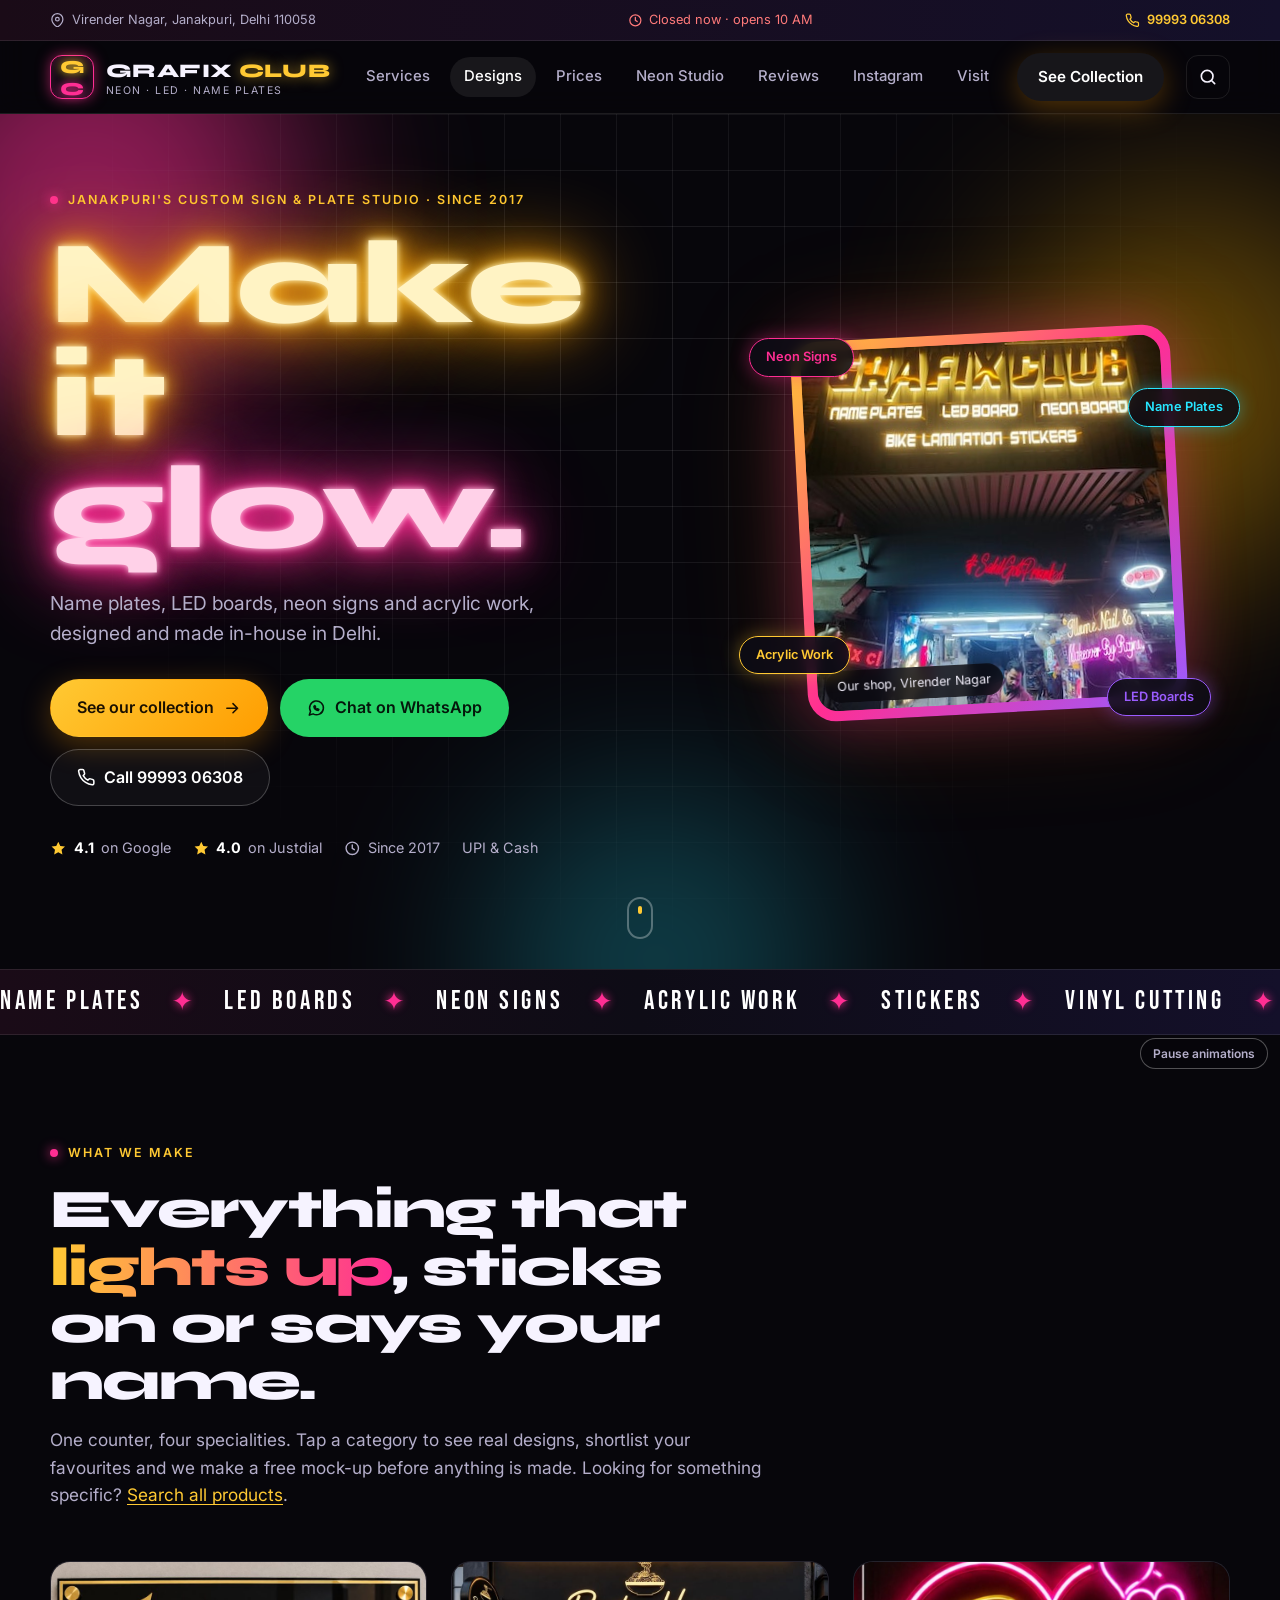
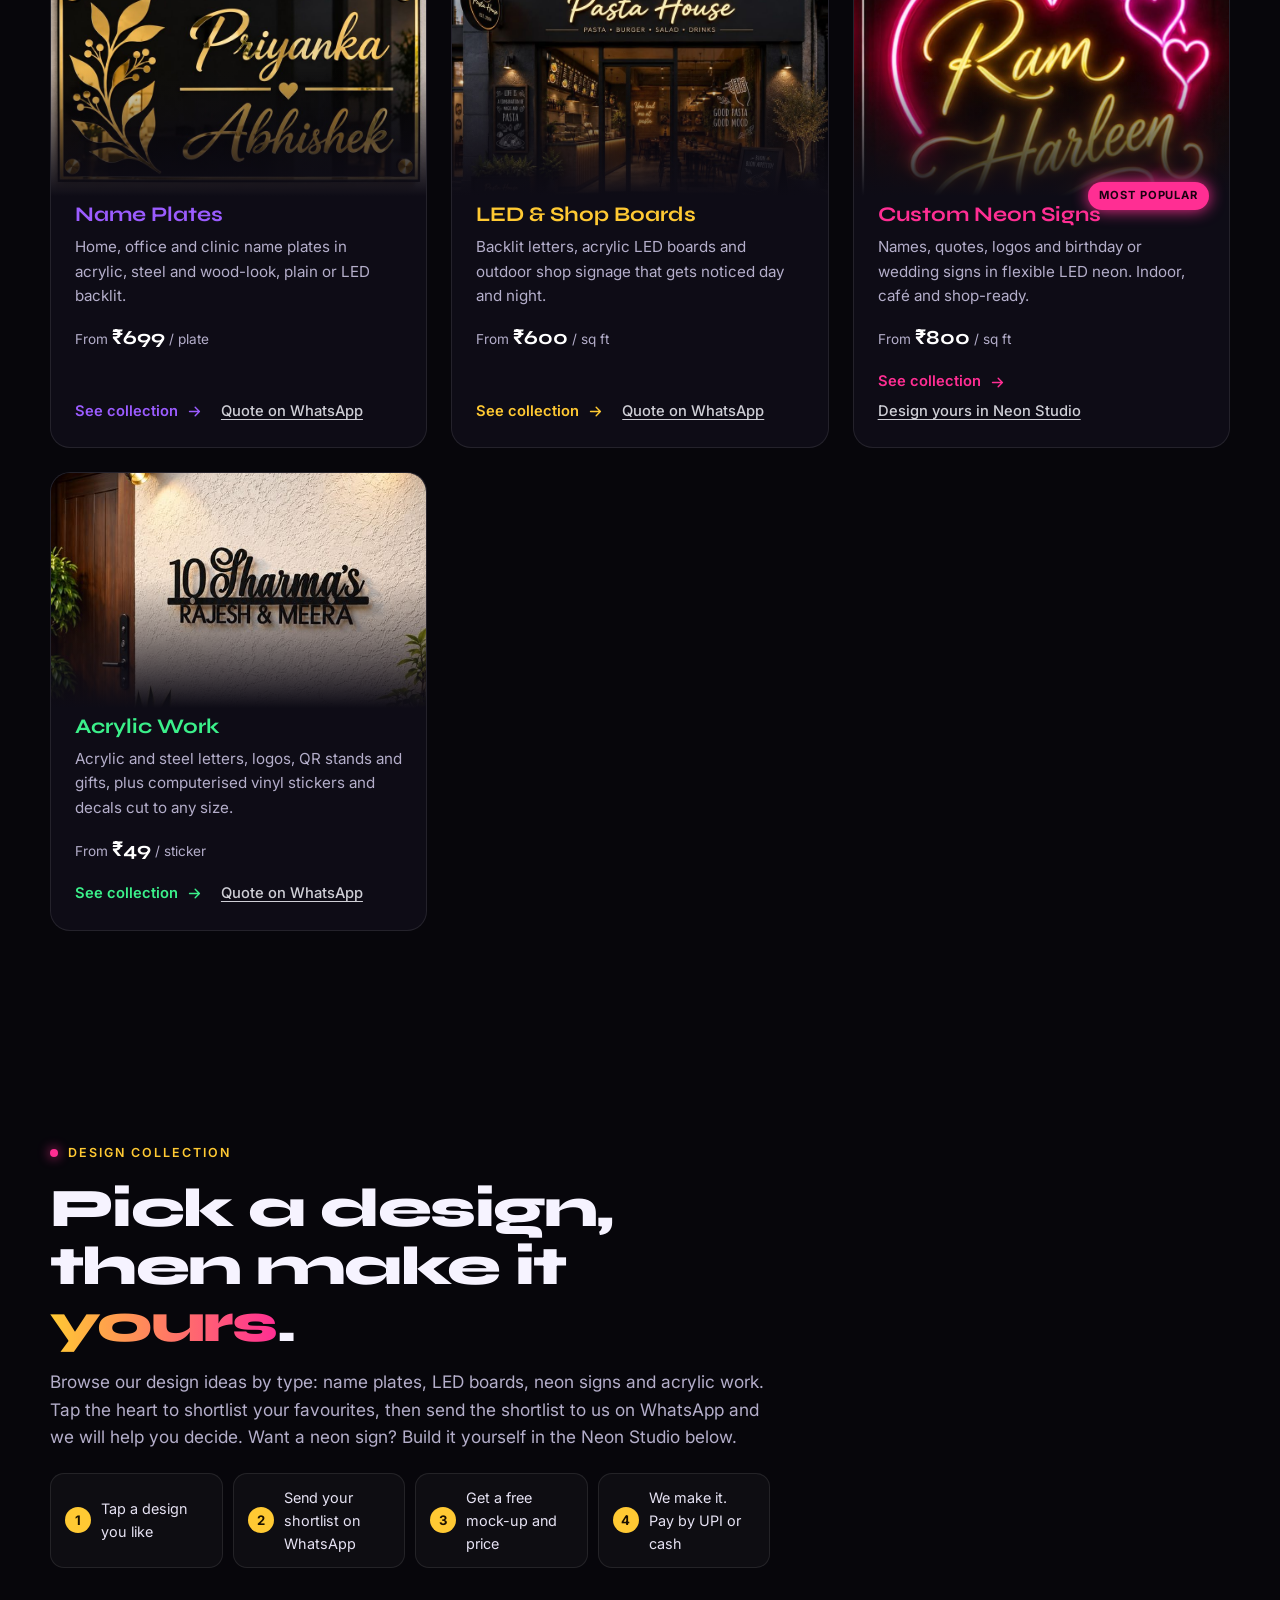
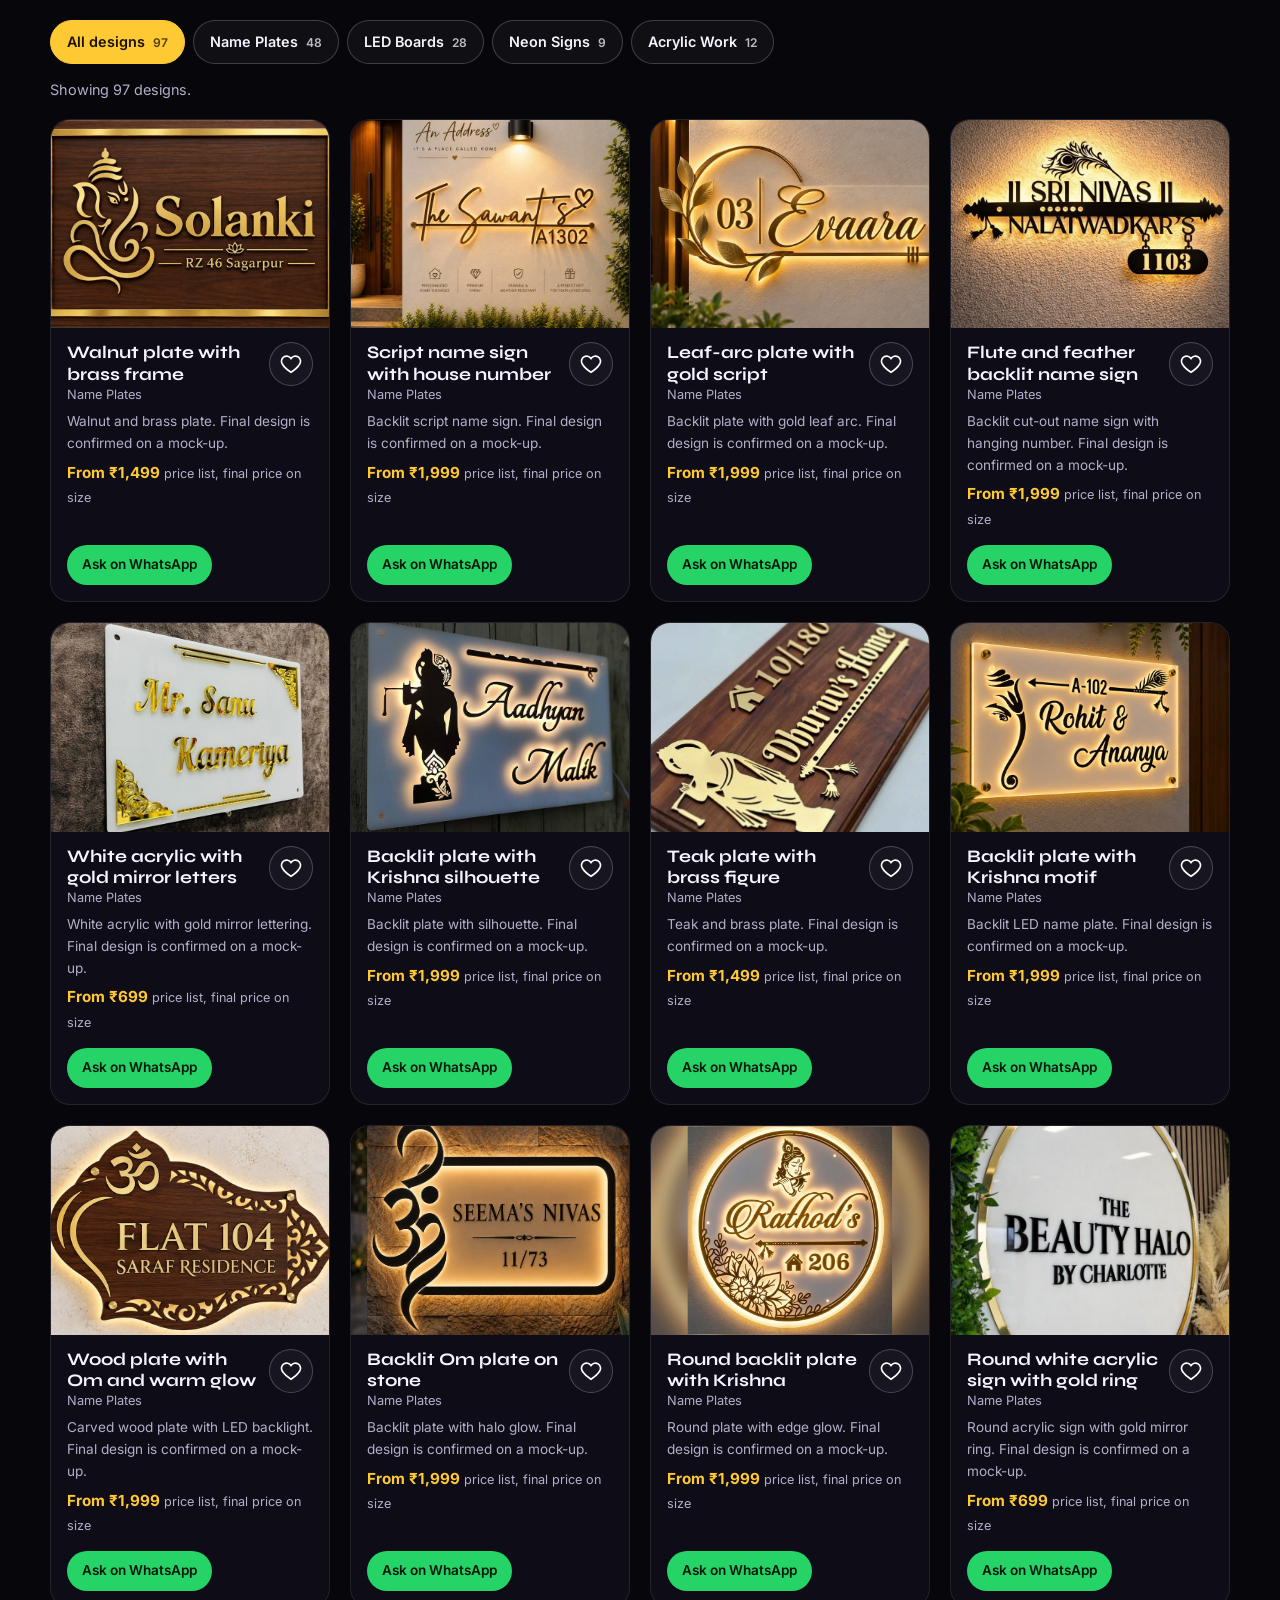
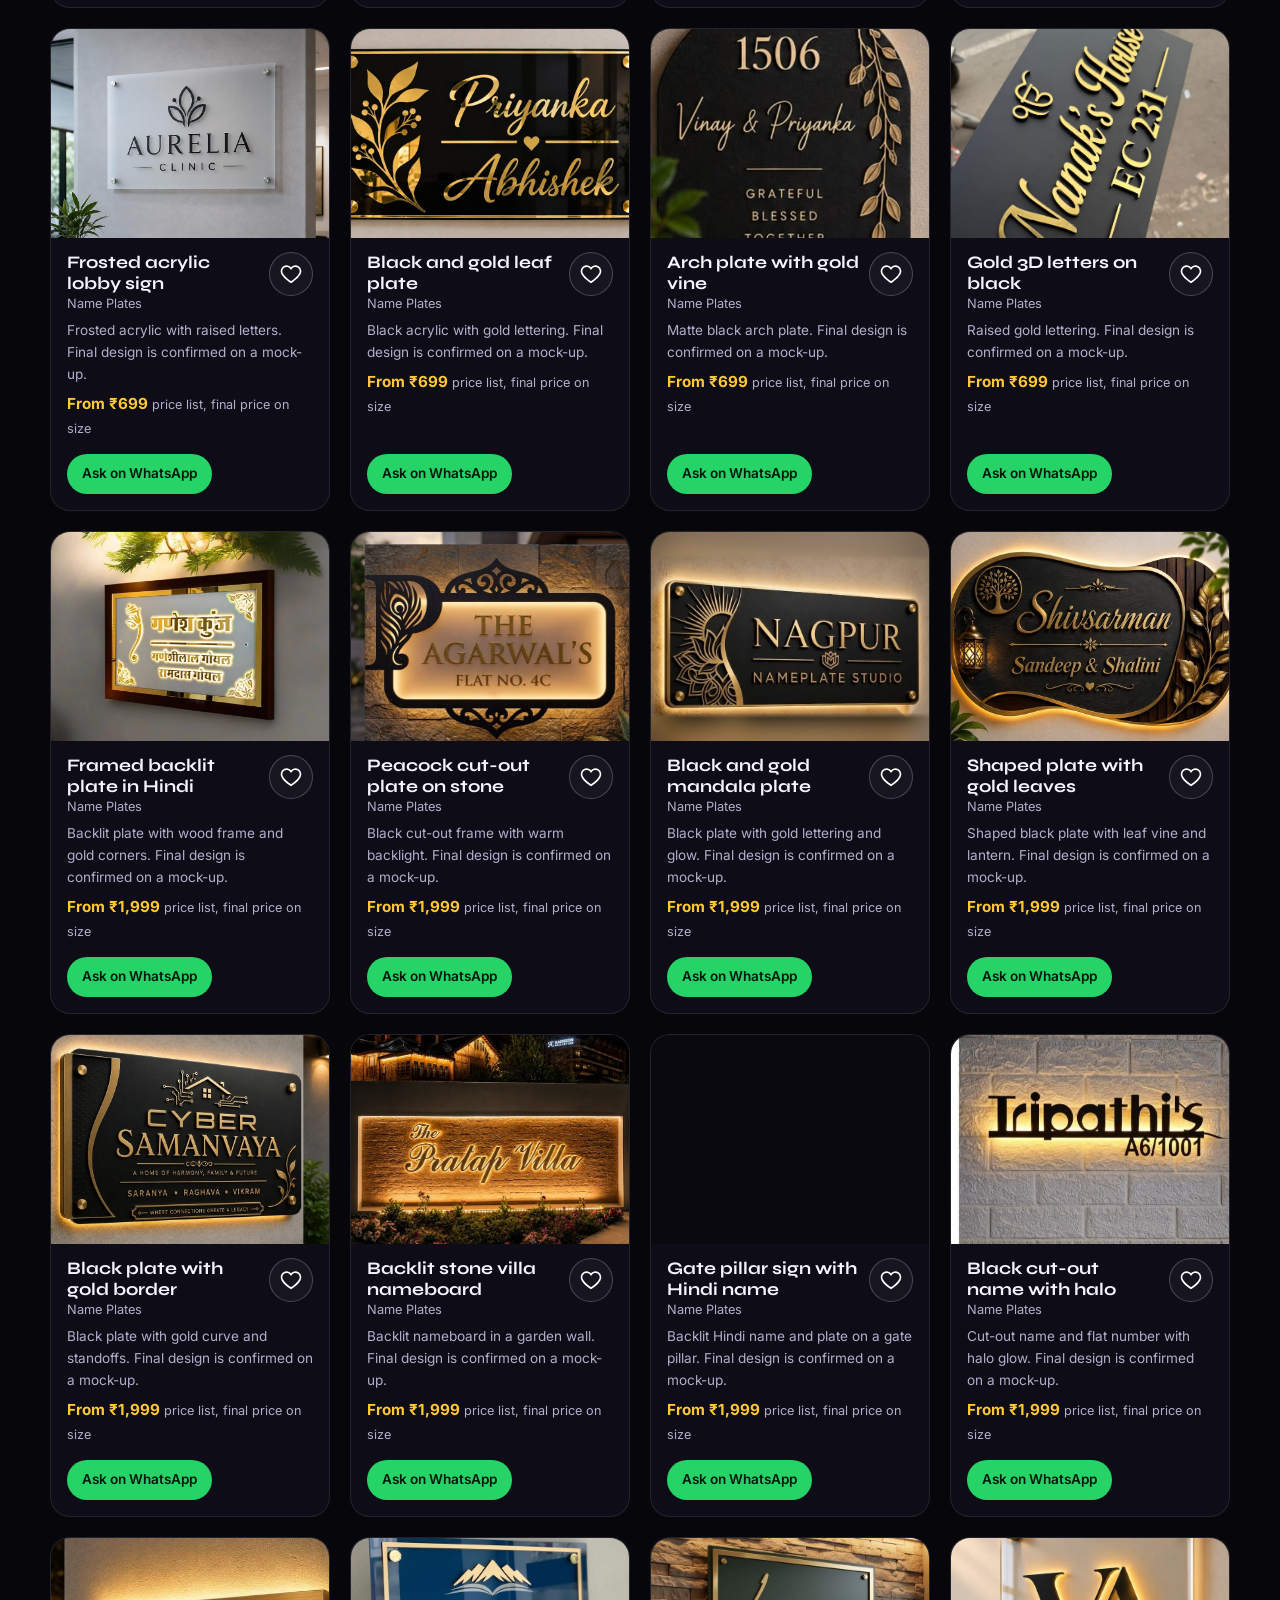
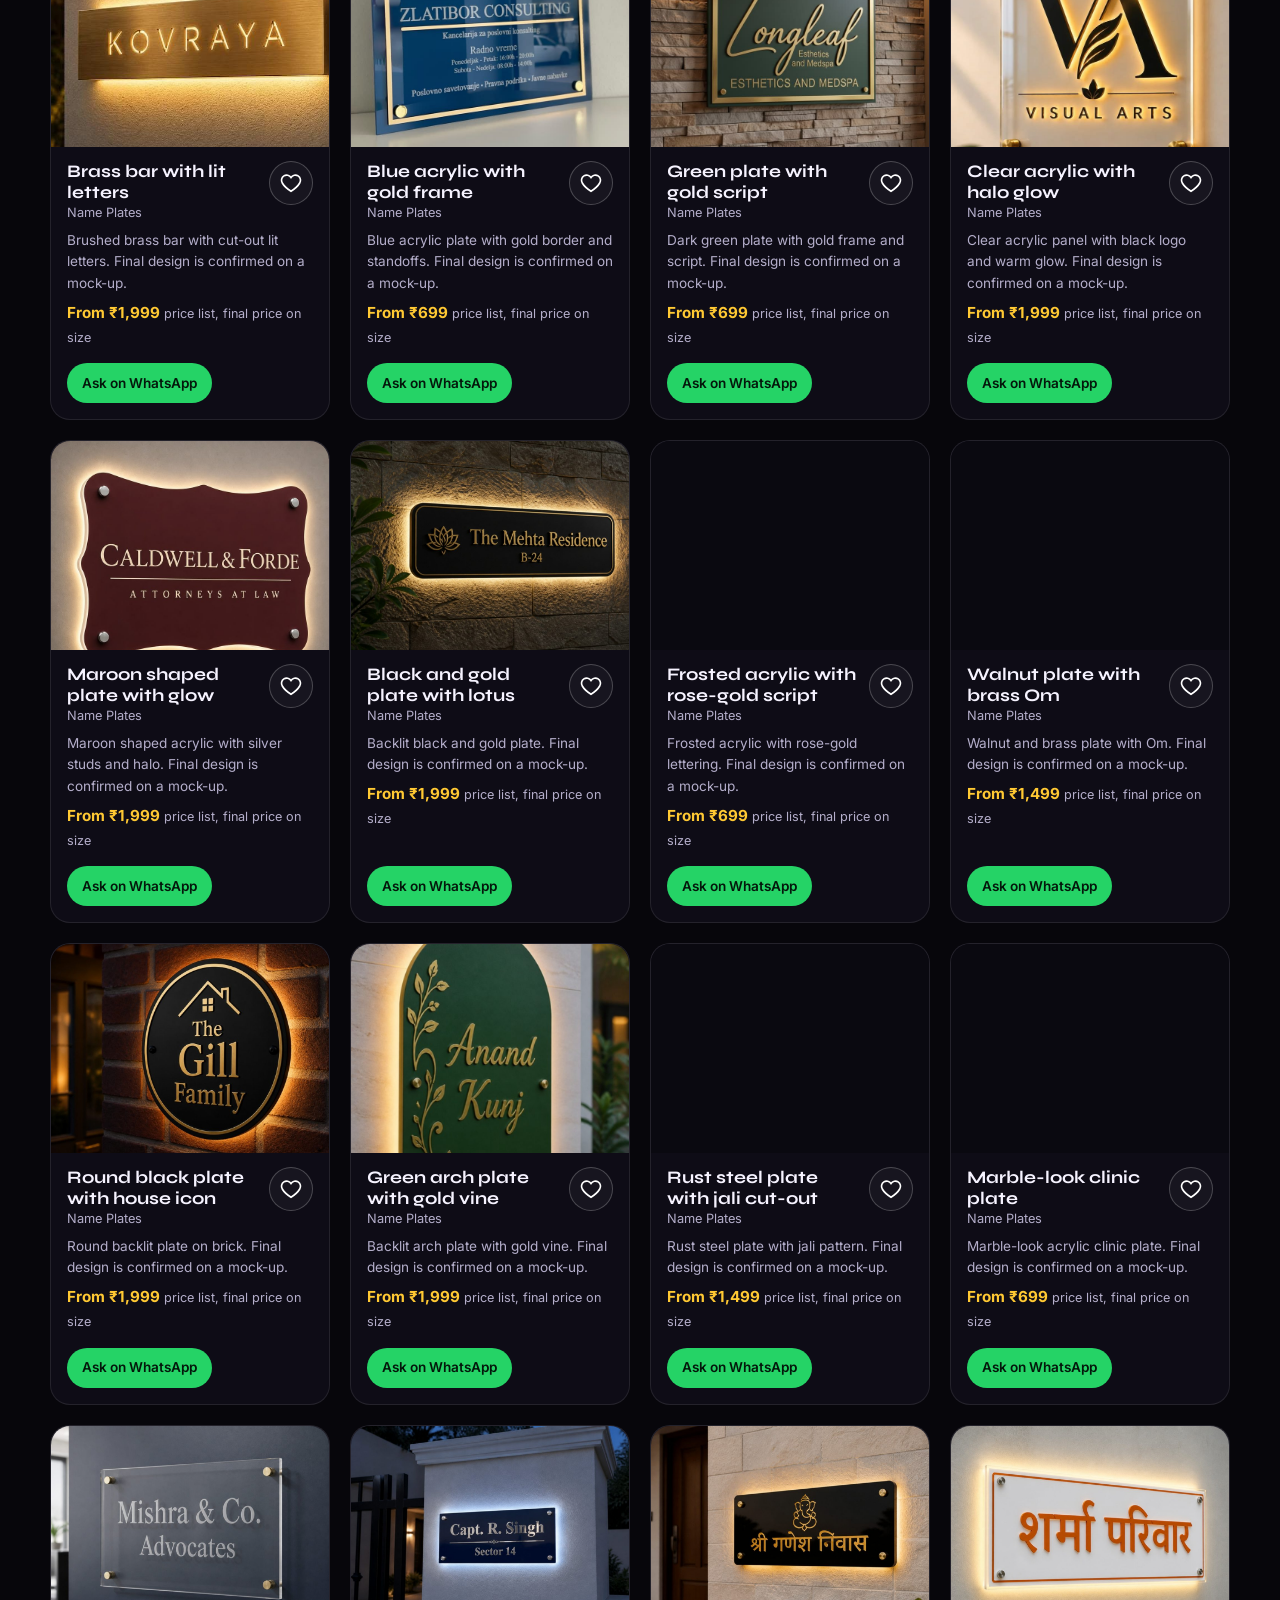
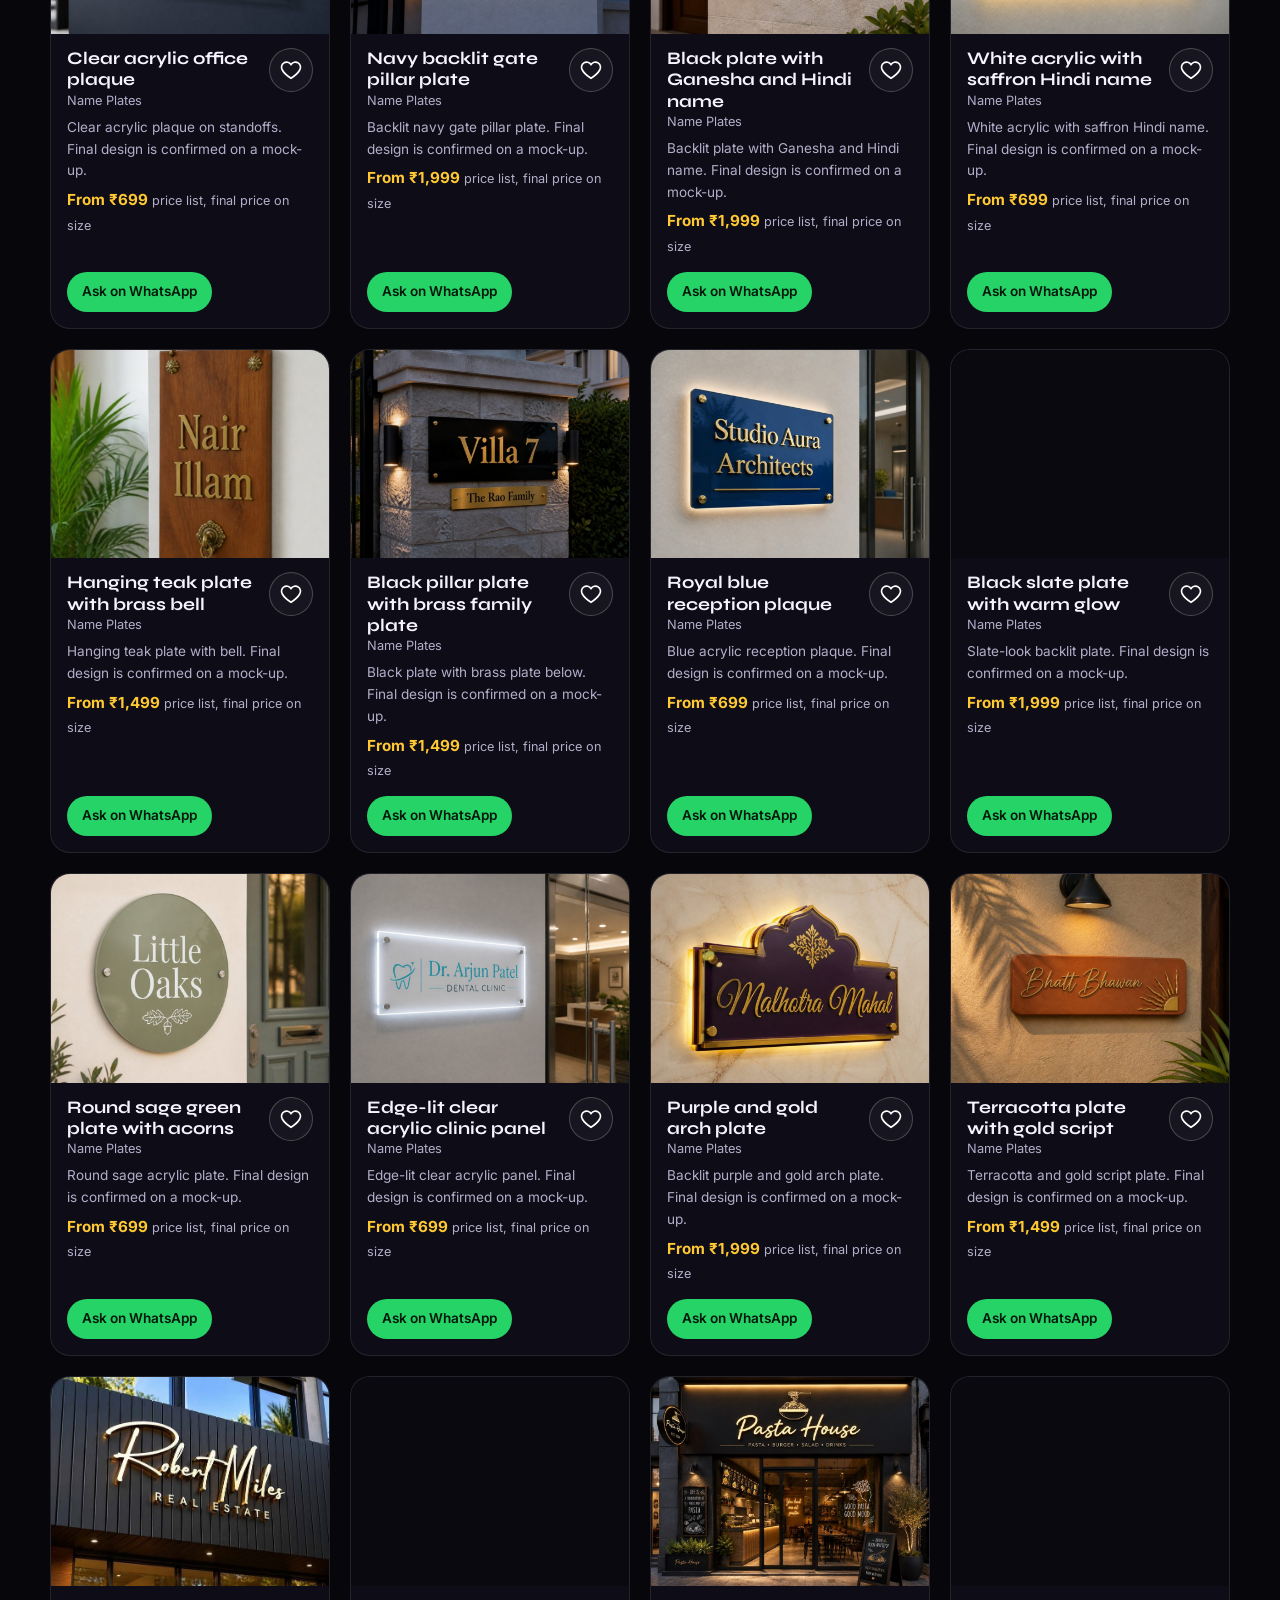
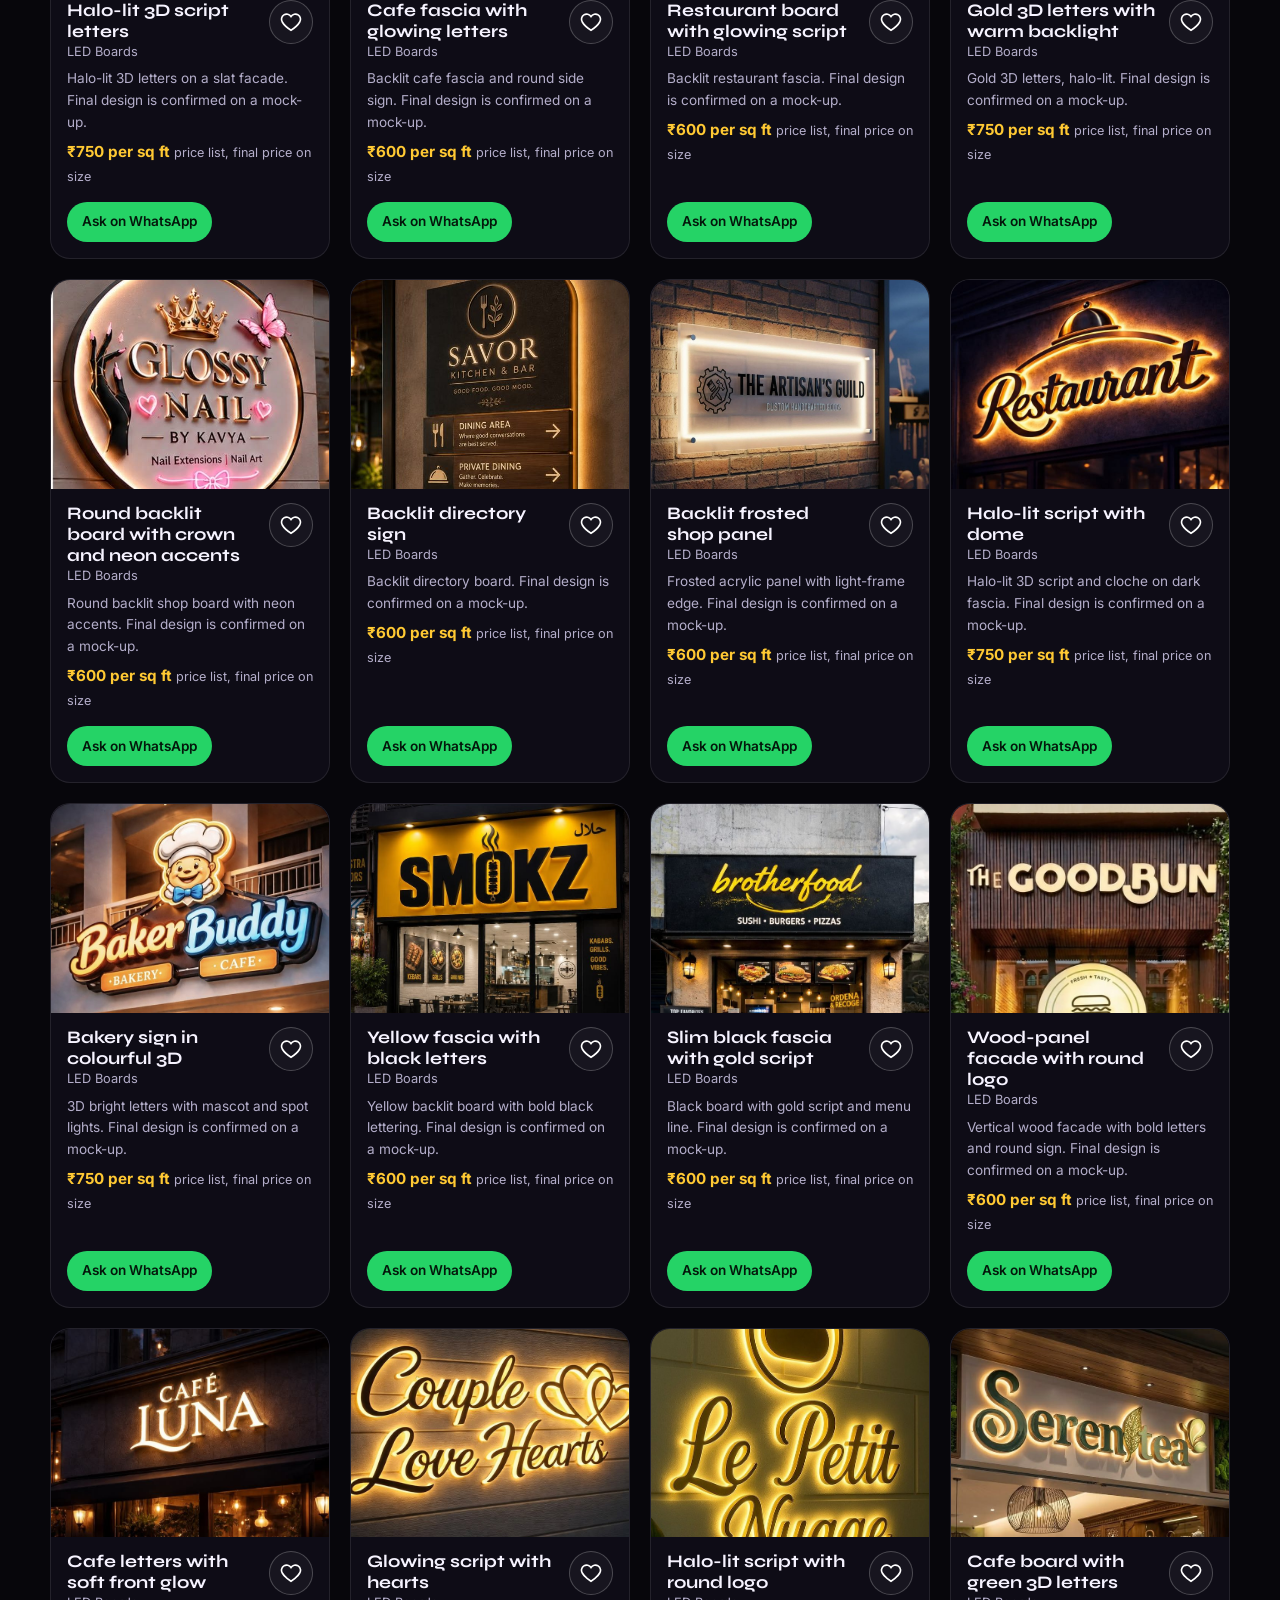
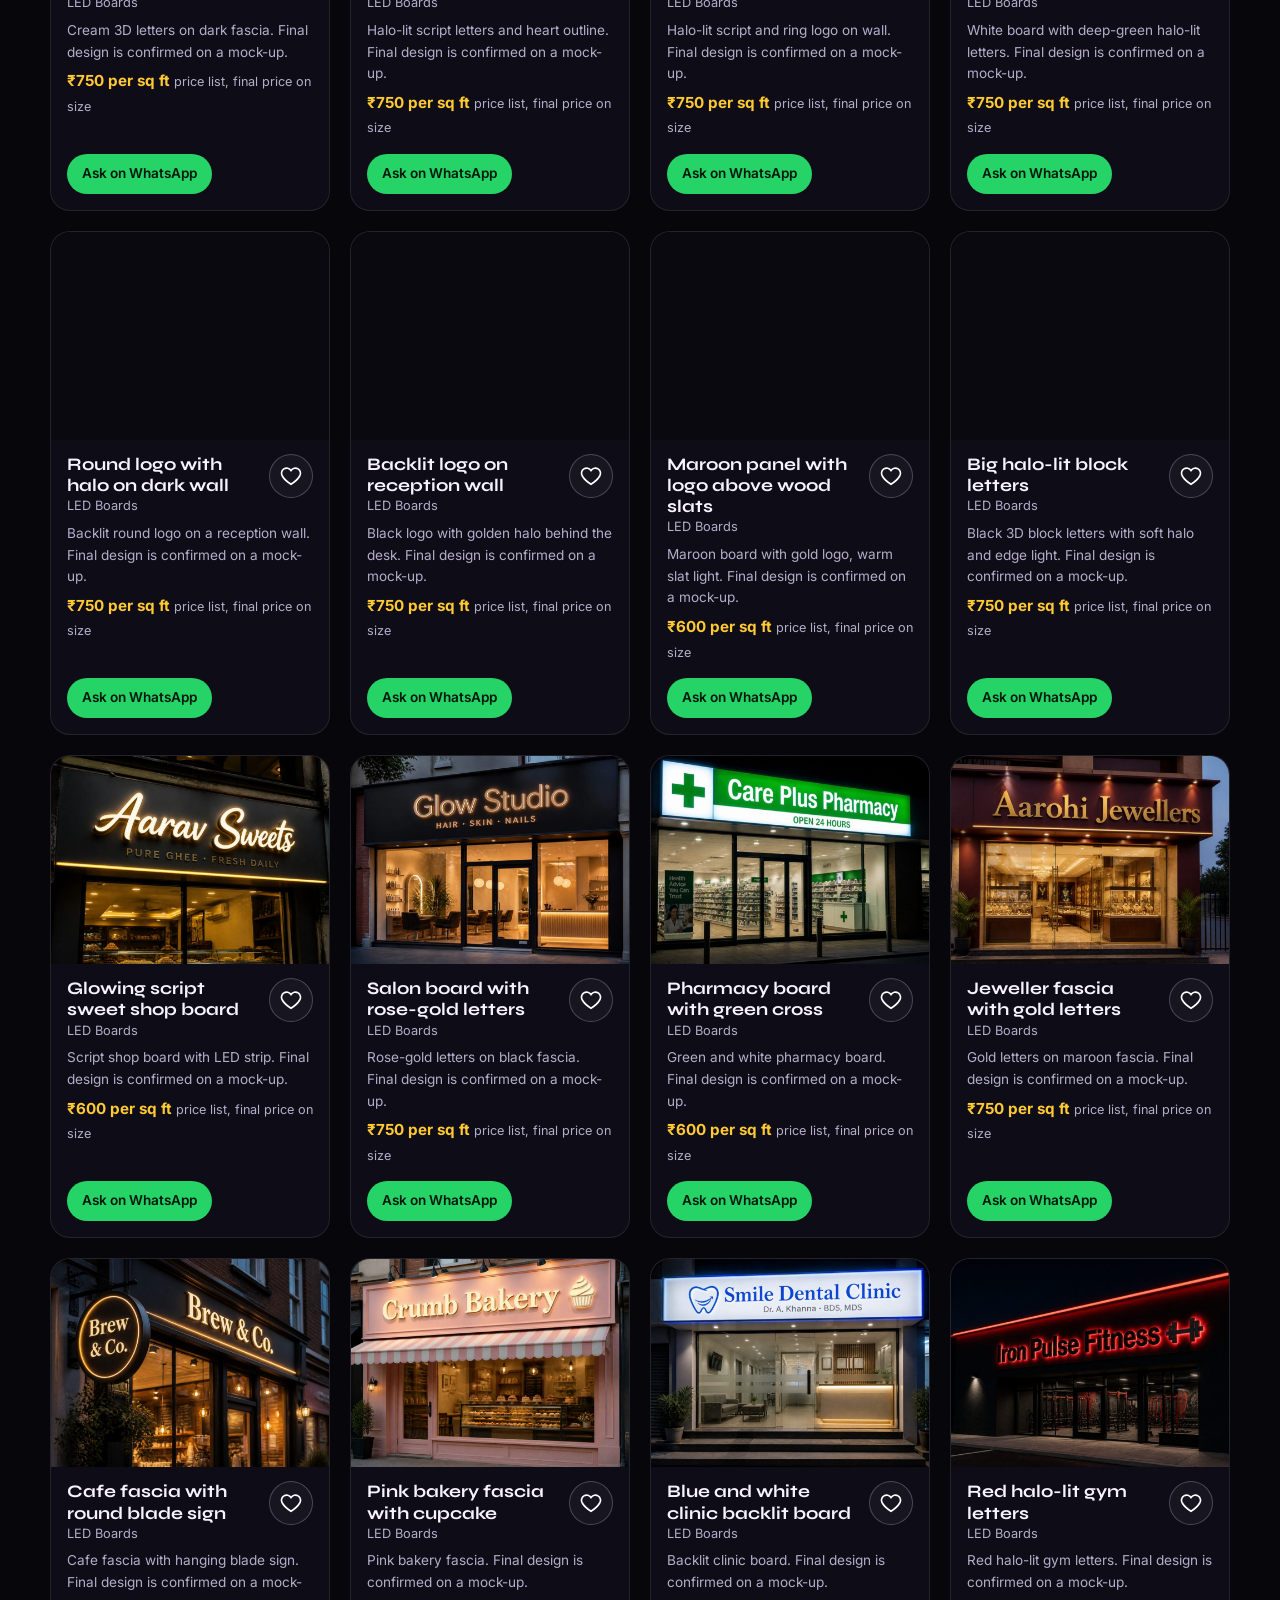
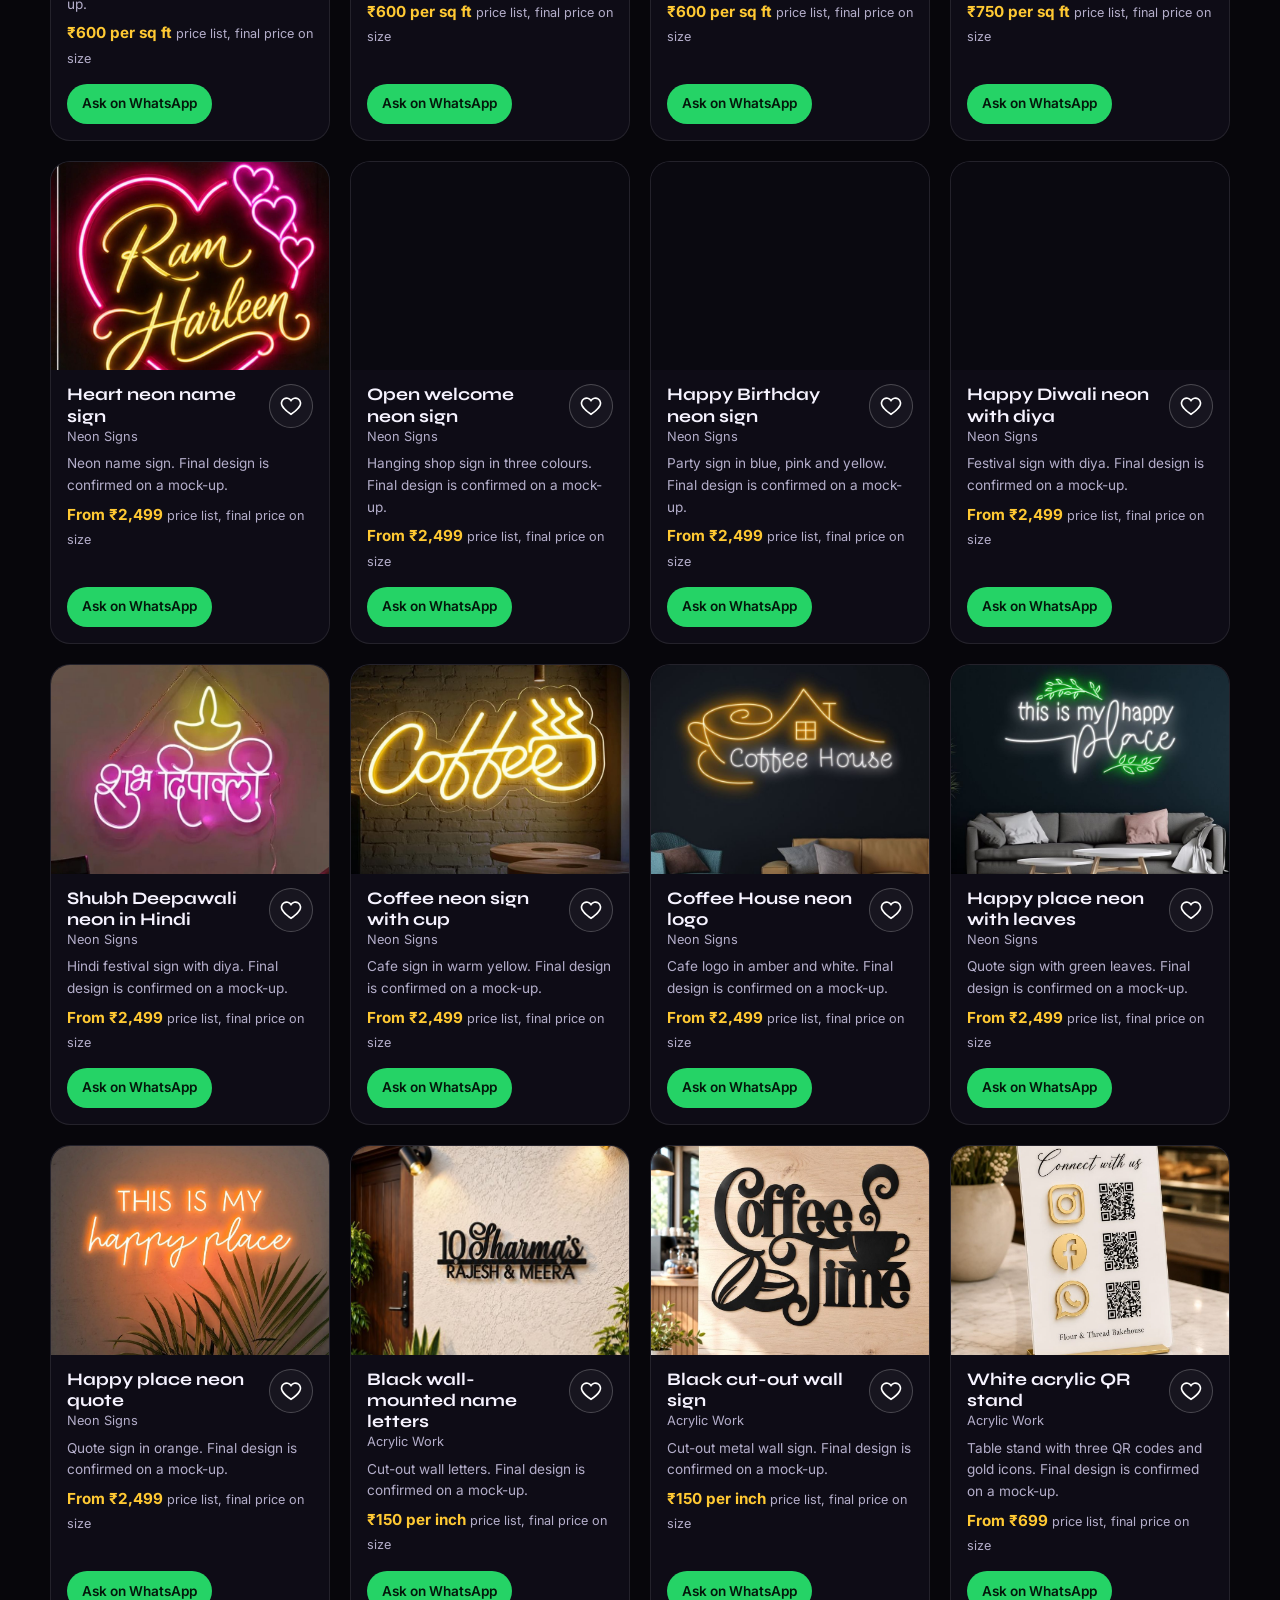
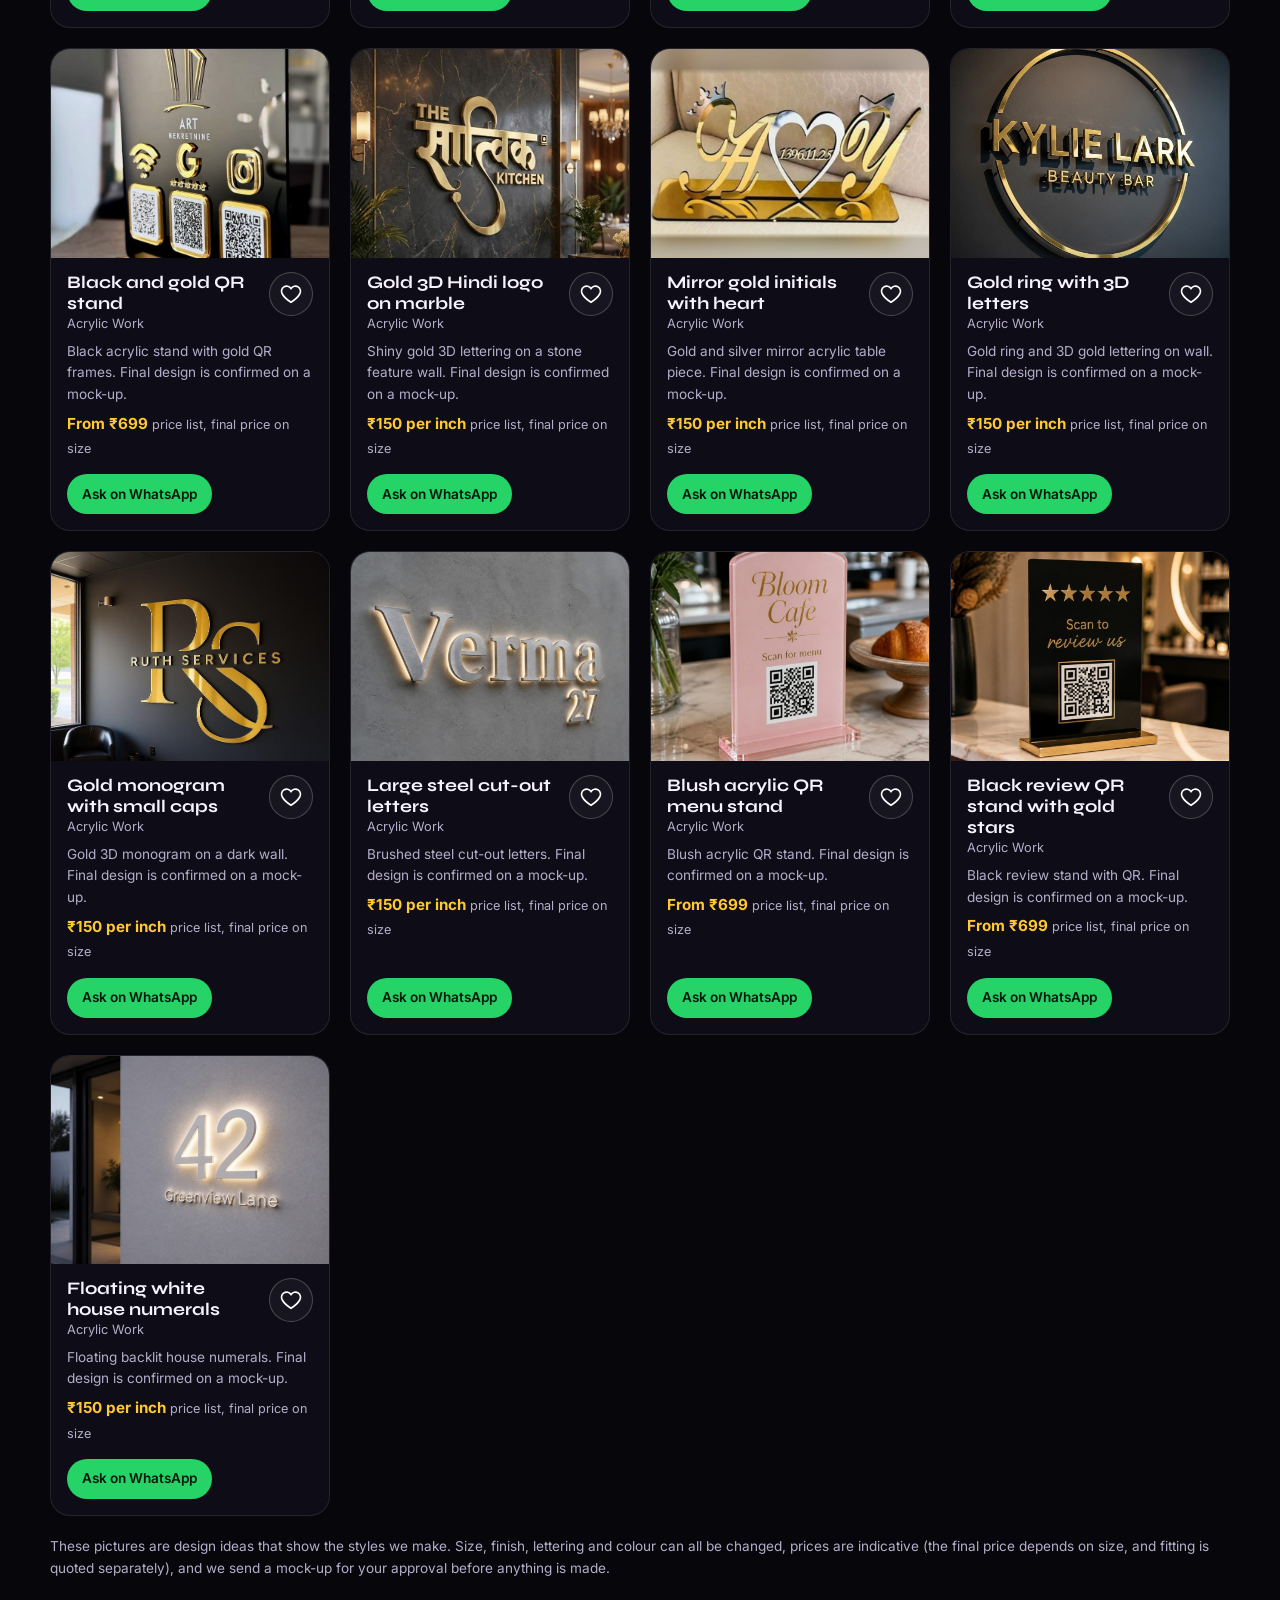
==== commit 3315d3a5: "Neon Studio: constant neon light across all fonts, dark text/font/colour-only designer Removes wall " ====
--- a/index.html
+++ b/index.html
@@ -630,14 +630,14 @@
     <div class="teaser-copy reveal">
       <p class="eyebrow"><span class="dot" aria-hidden="true"></span> Neon Studio</p>
       <h2 id="studio-h">Design your own <em>neon sign</em> live.</h2>
-      <p class="lead">Type your text and see it glow. Choose standard or RGB neon, 28 fonts, 10 colours, any size, and see it on a wall or in a room, with an instant estimate.</p>
+      <p class="lead">Type your text and see it glow. Pick from 28 neon fonts and 10 colours, with an instant estimate. We send a free mock-up with the exact size and price.</p>
       <ul class="teaser-points">
         <li>Live preview with real neon glow</li>
-        <li>Up to 3 lines, symbols and your own logo</li>
-        <li>Instant estimate and a design ID to share</li>
+        <li>Every font shows the same true-to-life neon light</li>
+        <li>Up to 3 lines, instant estimate and a design ID</li>
         <li>Send it on WhatsApp for a free mock-up</li>
       </ul>
-      <div class="cta-row"><a class="btn btn-gold btn-lg" href="custom-neon-sign.html">Design your neon sign</a><a class="btn btn-ghost btn-lg" href="custom-neon-sign.html?type=rgb">Try RGB neon</a></div>
+      <div class="cta-row"><a class="btn btn-gold btn-lg" href="custom-neon-sign.html">Design your neon sign</a><a class="btn btn-ghost btn-lg" data-wa data-msg="Hi Grafix Club, I have my own logo for a neon sign." href="https://wa.me/919999306308?text=Hi%20Grafix%20Club%2C%20I%20have%20my%20own%20logo%20for%20a%20neon%20sign." target="_blank" rel="noopener">Send your logo<span class="sr-only"> on WhatsApp (opens in a new tab)</span></a></div>
       <p class="teaser-presets"><span>Or start from an example:</span> <a class="btn btn-ghost btn-sm" href="custom-neon-sign.html?preset=name">Name sign</a><a class="btn btn-ghost btn-sm" href="custom-neon-sign.html?preset=open">OPEN sign</a><a class="btn btn-ghost btn-sm" href="custom-neon-sign.html?preset=vibes">Good vibes</a><a class="btn btn-ghost btn-sm" href="custom-neon-sign.html?preset=welcome">Welcome</a><a class="btn btn-ghost btn-sm" href="custom-neon-sign.html?preset=wedding">Wedding</a><a class="btn btn-ghost btn-sm" href="custom-neon-sign.html?preset=cafe">Cafe</a><a class="btn btn-ghost btn-sm" href="custom-neon-sign.html?preset=swagatam">Hindi welcome</a></p>
     </div>
     <a class="teaser-pic reveal" href="custom-neon-sign.html">
--- a/style.css
+++ b/style.css
@@ -931,3 +931,34 @@
 .drop{position:relative}
 .drop .drop-input{position:absolute;inset:0;width:100%;height:100%;opacity:0;cursor:pointer}
 .own-design .btn,.quote-box .btn,.send-box .btn{white-space:normal;max-width:100%;text-align:center;height:auto}
+
+/* ================= Neon Studio, reference-style dark layout ================= */
+.designer-page{background:#000}
+.designer-page .studio{background:#000}
+.designer-head h1{font:700 clamp(1.8rem,4vw,2.6rem)/1.1 Inter,var(--ff-b);letter-spacing:-.01em}
+.designer-head h1 em{background:none;-webkit-background-clip:initial;background-clip:initial;color:#fff;font-style:normal}
+.na-grid{grid-template-columns:minmax(0,1fr) minmax(0,1fr);gap:40px;align-items:start}
+.na-preview{aspect-ratio:1;border-radius:14px;border:1px solid #1d1b22;background:#050406;min-height:0}
+.na-preview svg{width:100%;height:100%}
+.na-controls{display:grid;gap:0}
+.na-controls .cfg-head h3{font:600 1.15rem Inter,var(--ff-b)}
+.na-controls .cfg-sec{margin-bottom:22px}
+.na-controls textarea#f-text{width:100%;min-height:96px;resize:vertical;background:#000;color:#fff;border:1.5px solid #e9e7ef;border-radius:8px;padding:14px 16px;font:400 1.1rem Inter,sans-serif;line-height:1.5}
+.na-controls textarea#f-text:focus{outline:none;border-color:#9900ff;box-shadow:0 0 0 3px rgba(153,0,255,.35)}
+.na-controls .font-grid{max-height:300px}
+.na-controls .fbtn-t{border-radius:6px;min-height:48px}
+.na-controls .swatches{gap:10px}
+.buy-box{display:grid;gap:10px;padding:18px;border:1px solid #1d1b22;border-radius:14px;background:#0a0910;margin-bottom:16px}
+.buy-box .buy-price{font-size:.95rem;color:var(--mute)}
+.buy-box .buy-price b#buyTotal{font:800 1.8rem var(--ff-d);color:#25d366;margin-left:4px}
+.buy-box .buy-wa{justify-content:center;width:100%}
+.na-more{display:grid;grid-template-columns:repeat(2,minmax(0,1fr));gap:20px;margin-top:36px;align-items:start}
+.na-more>*{min-width:0}
+@media (max-width:61.99em){
+  .na-grid{grid-template-columns:minmax(0,1fr);gap:18px}
+  .na-preview{aspect-ratio:auto}
+  .studio-grid .na-preview svg{max-height:40vh;width:auto;max-width:100%;aspect-ratio:1}
+  .na-more{grid-template-columns:minmax(0,1fr)}
+}
+.fbtn-t.thin{-webkit-text-stroke:.8px currentColor}
+.own-design .btn{min-height:44px}
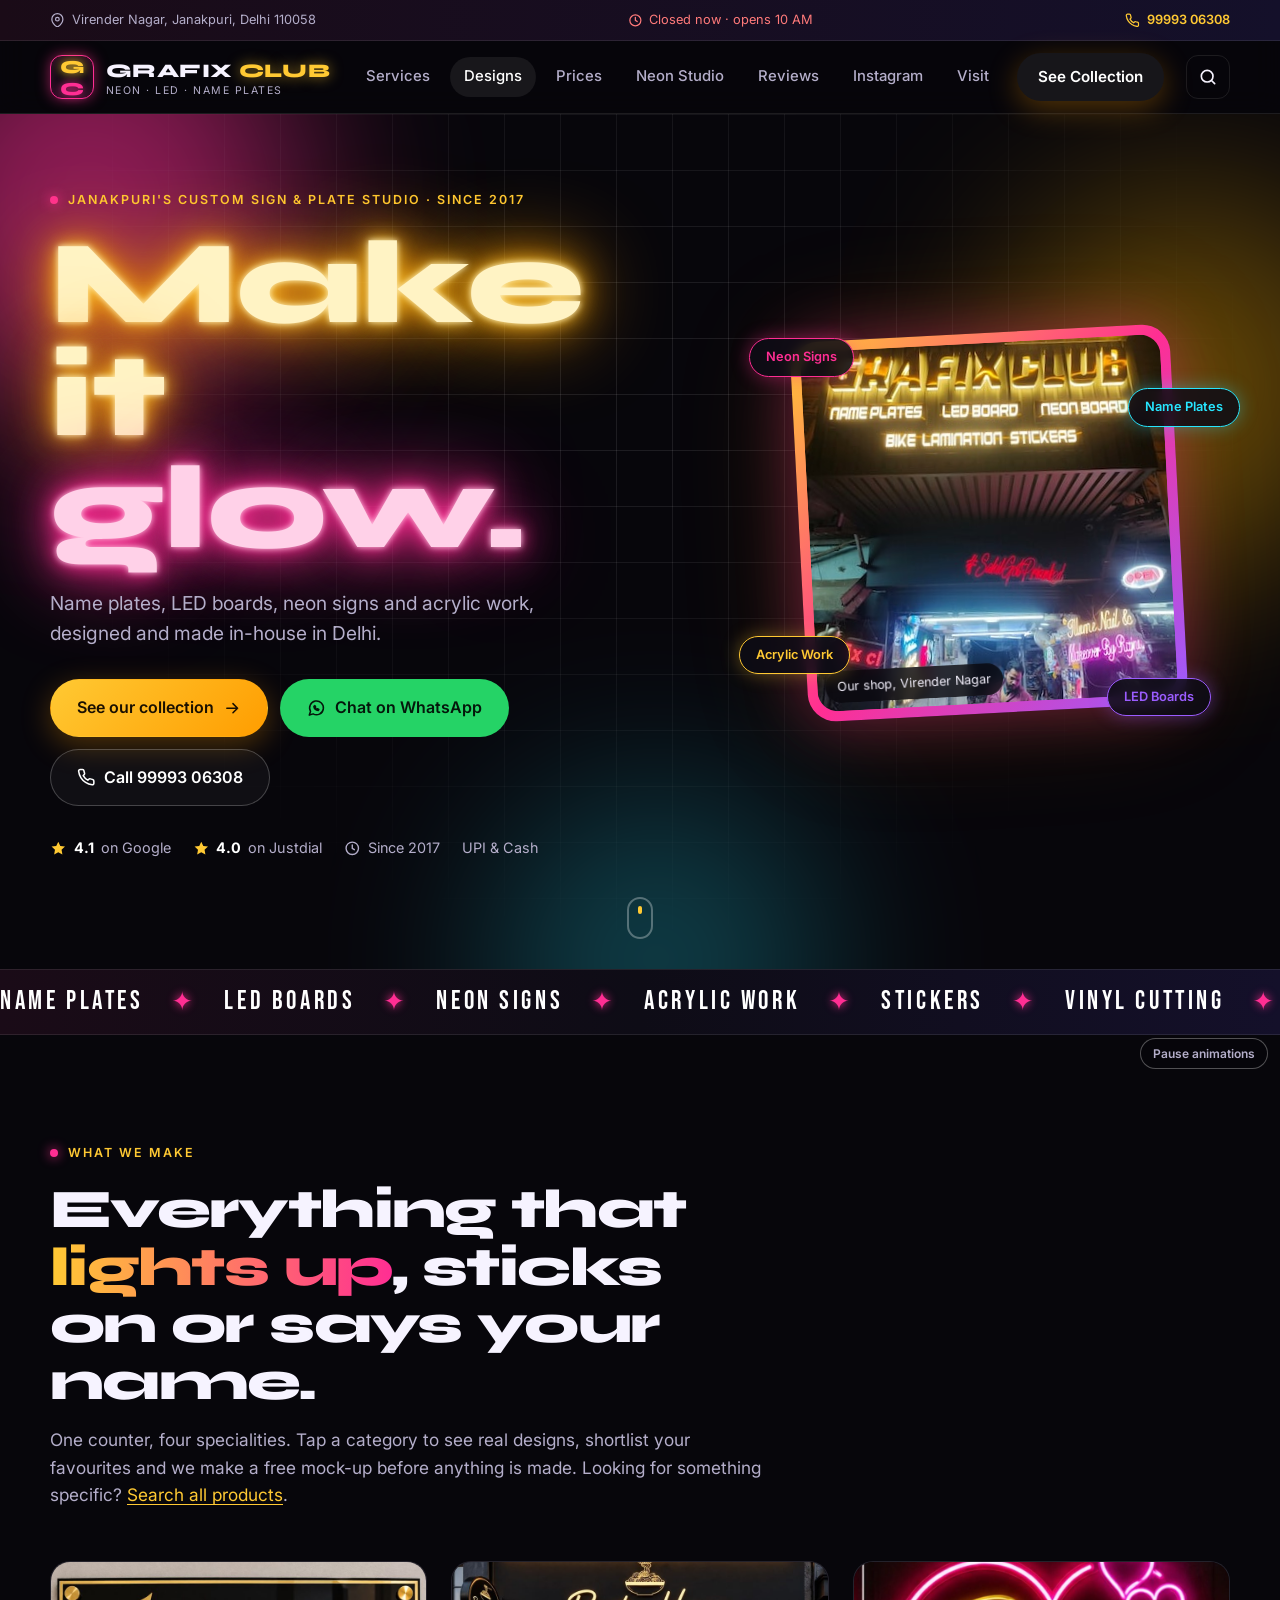
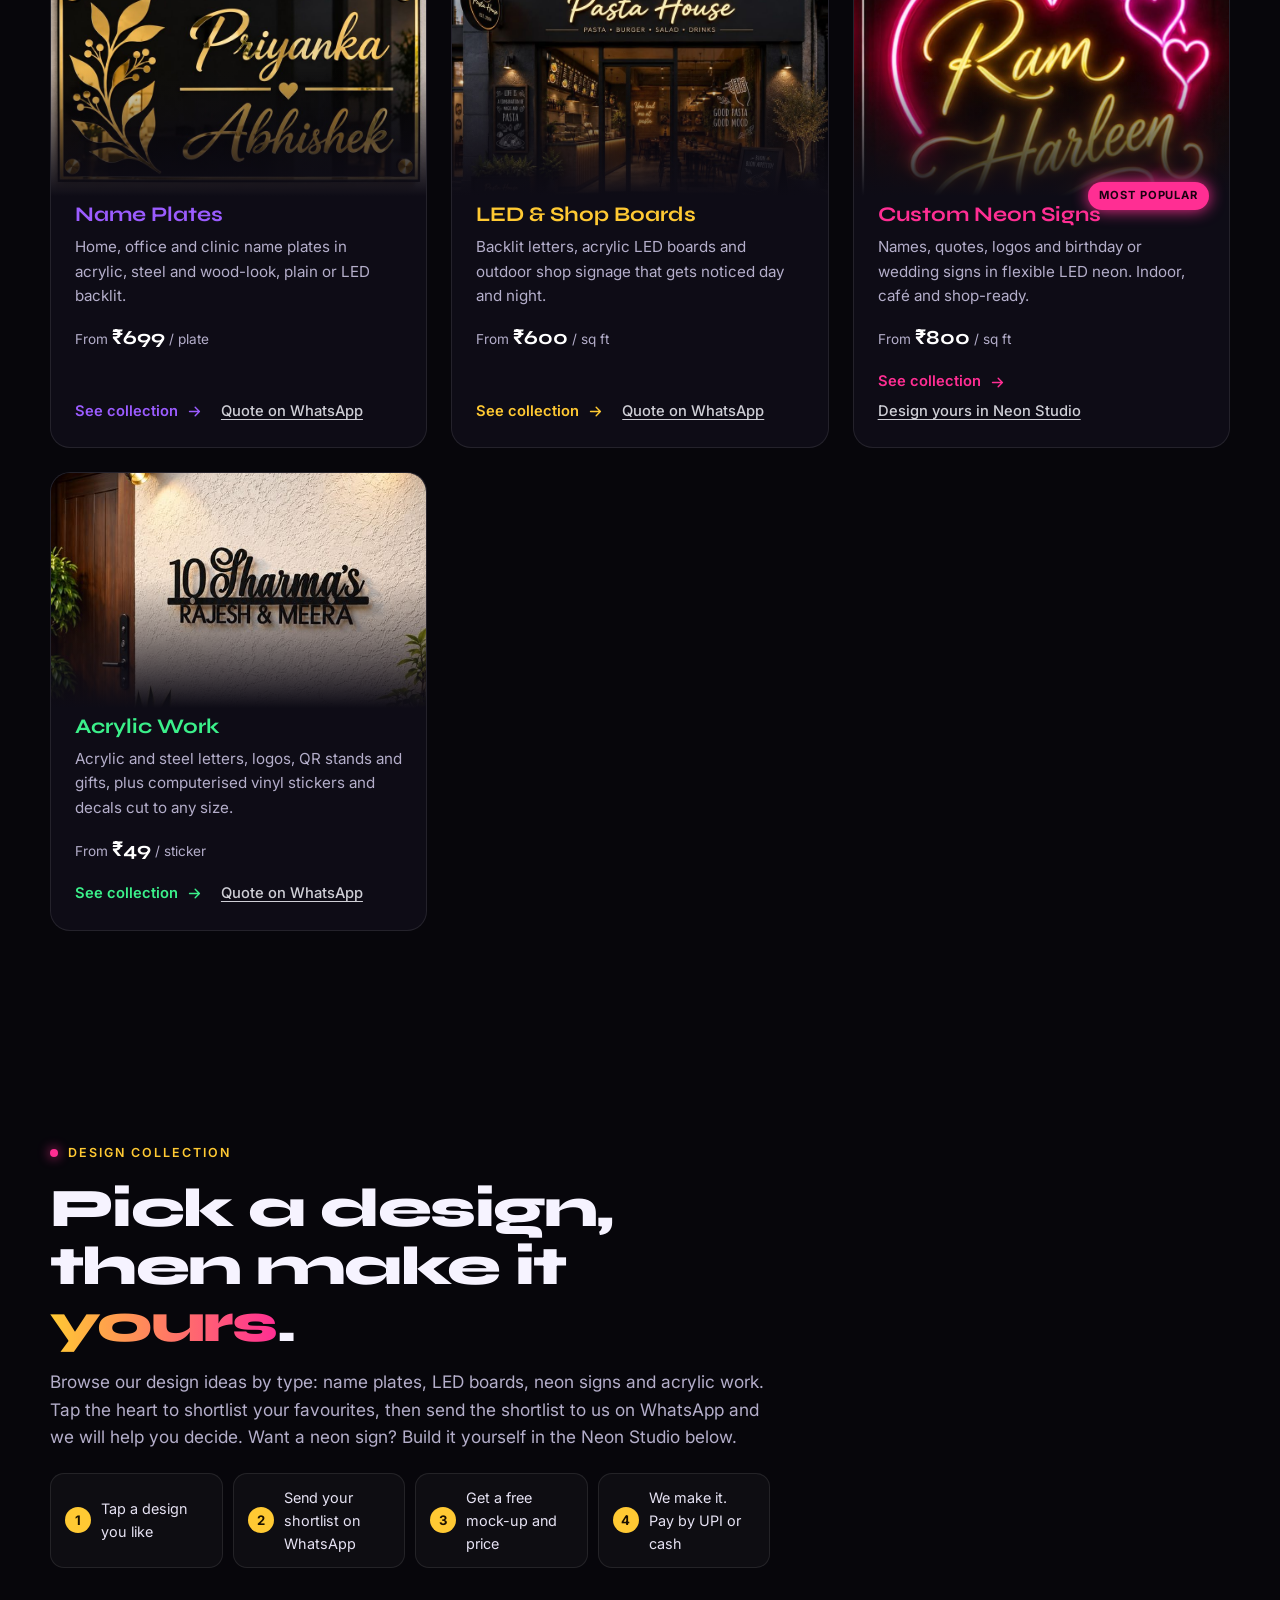
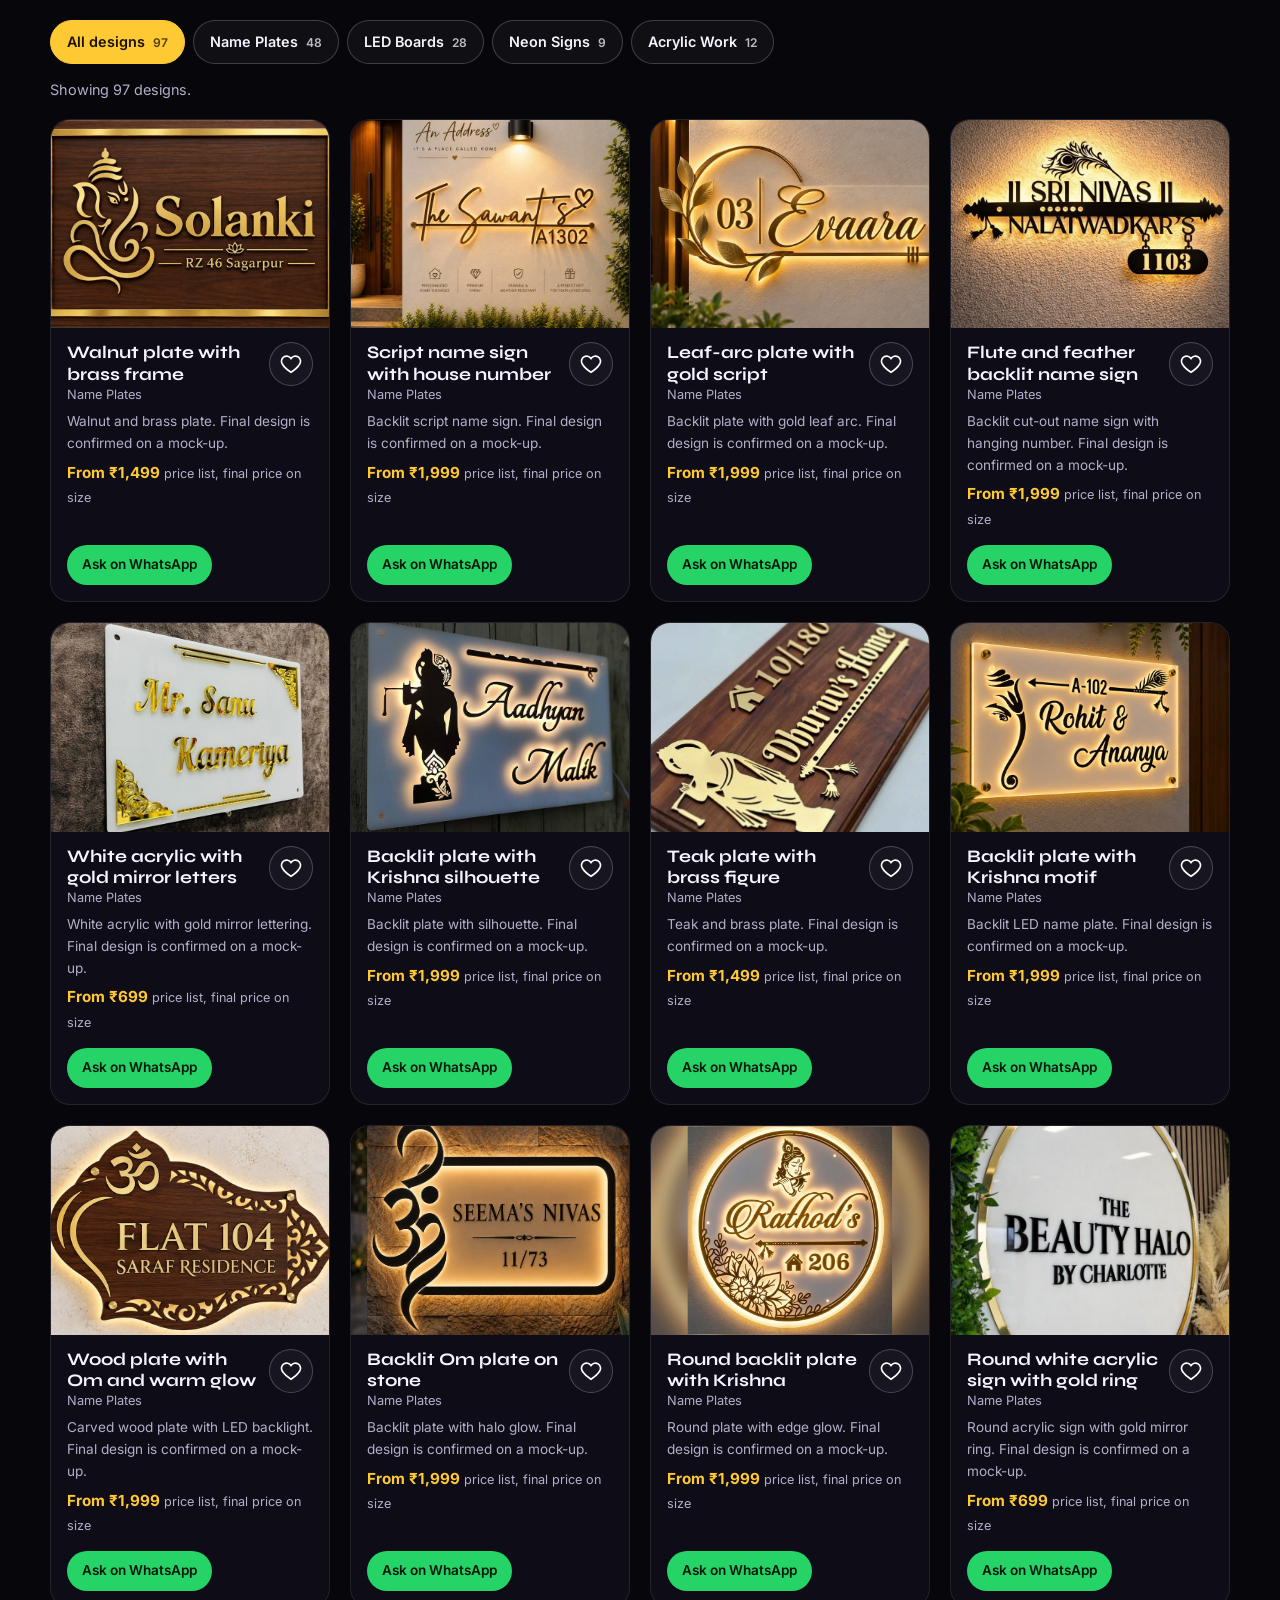
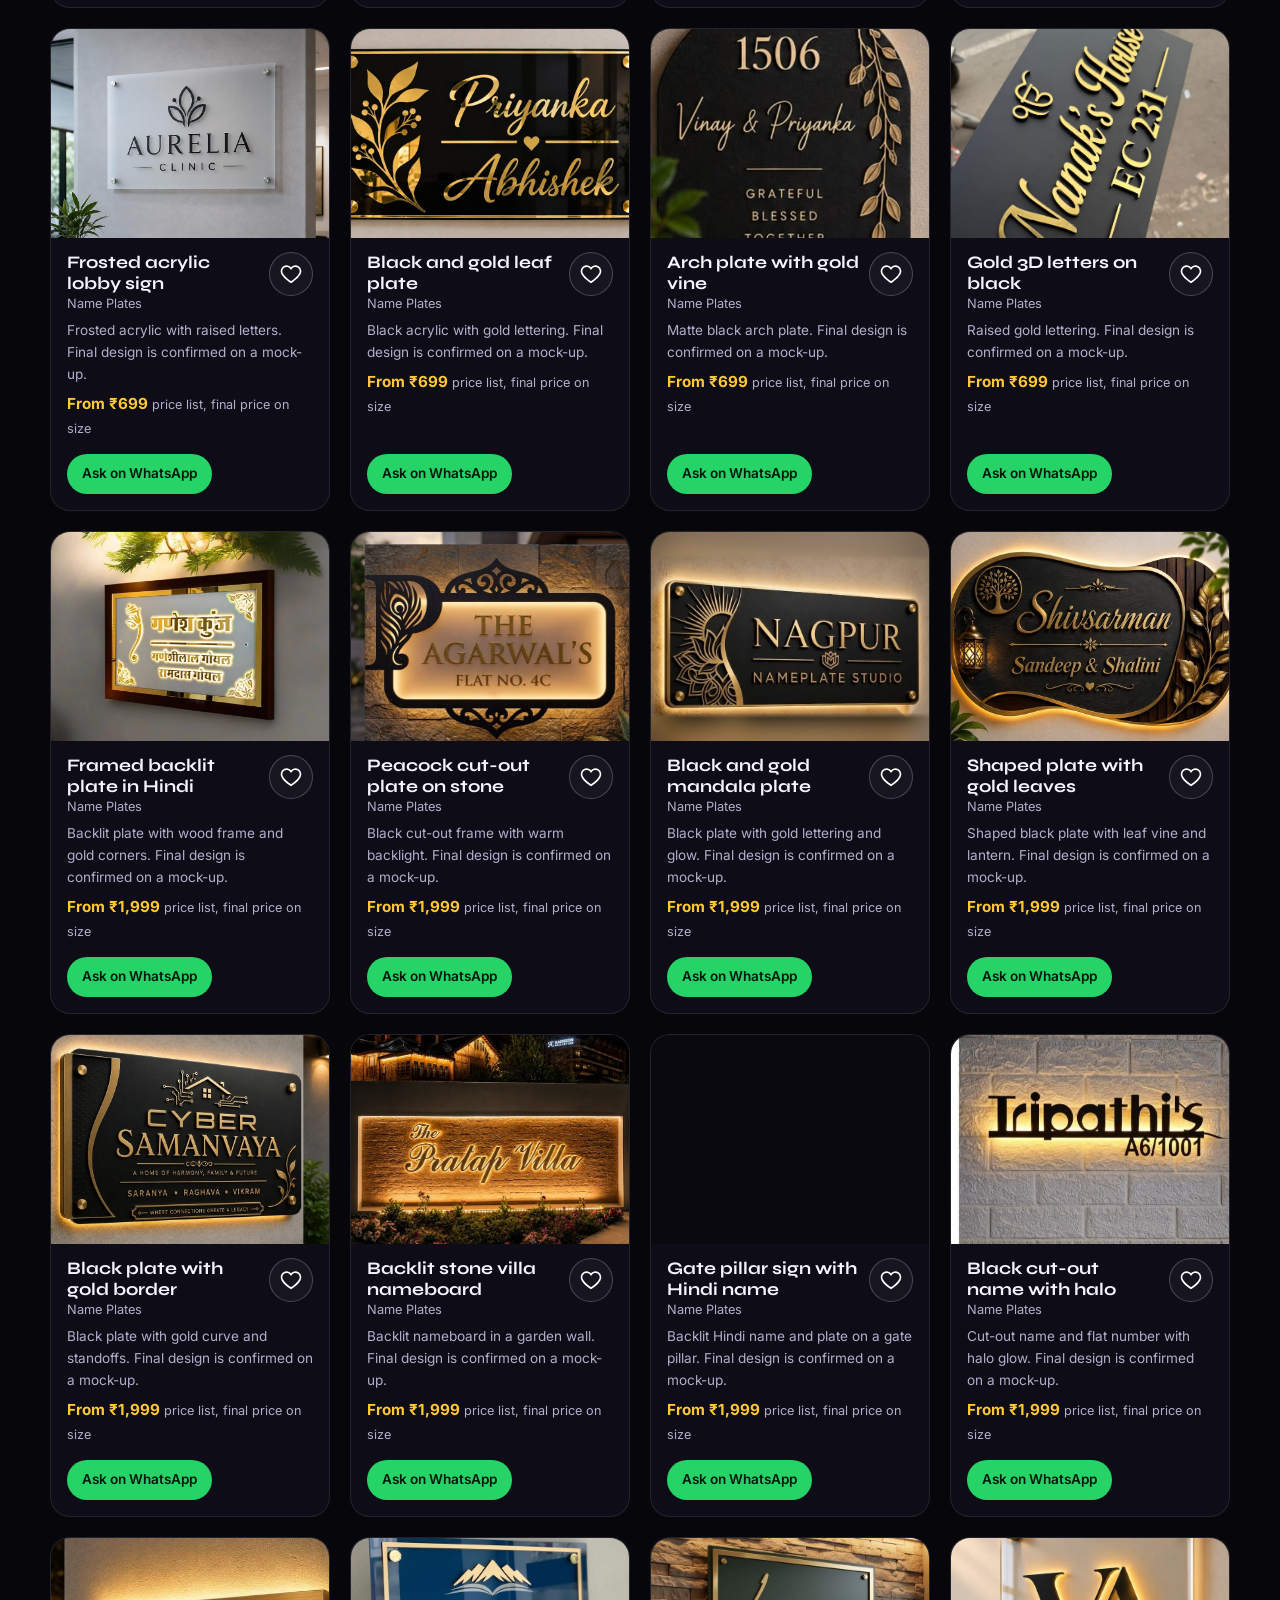
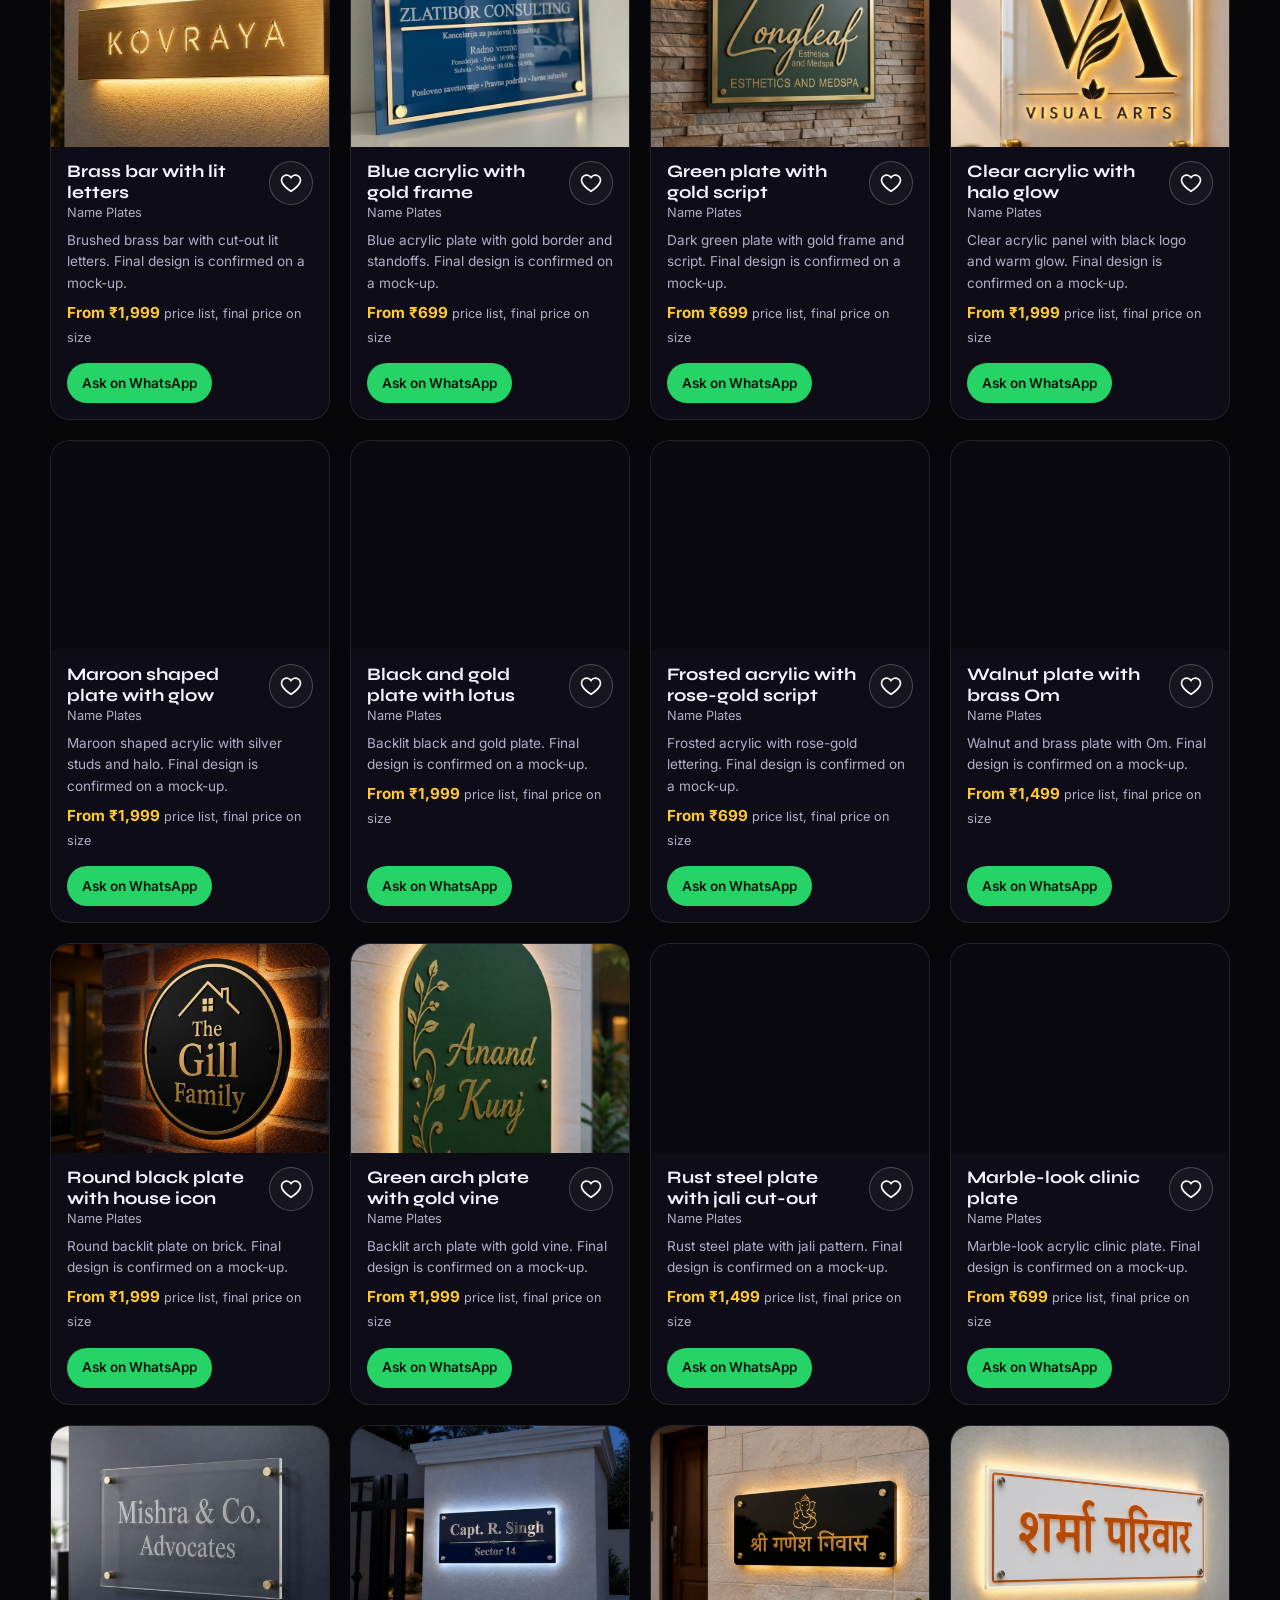
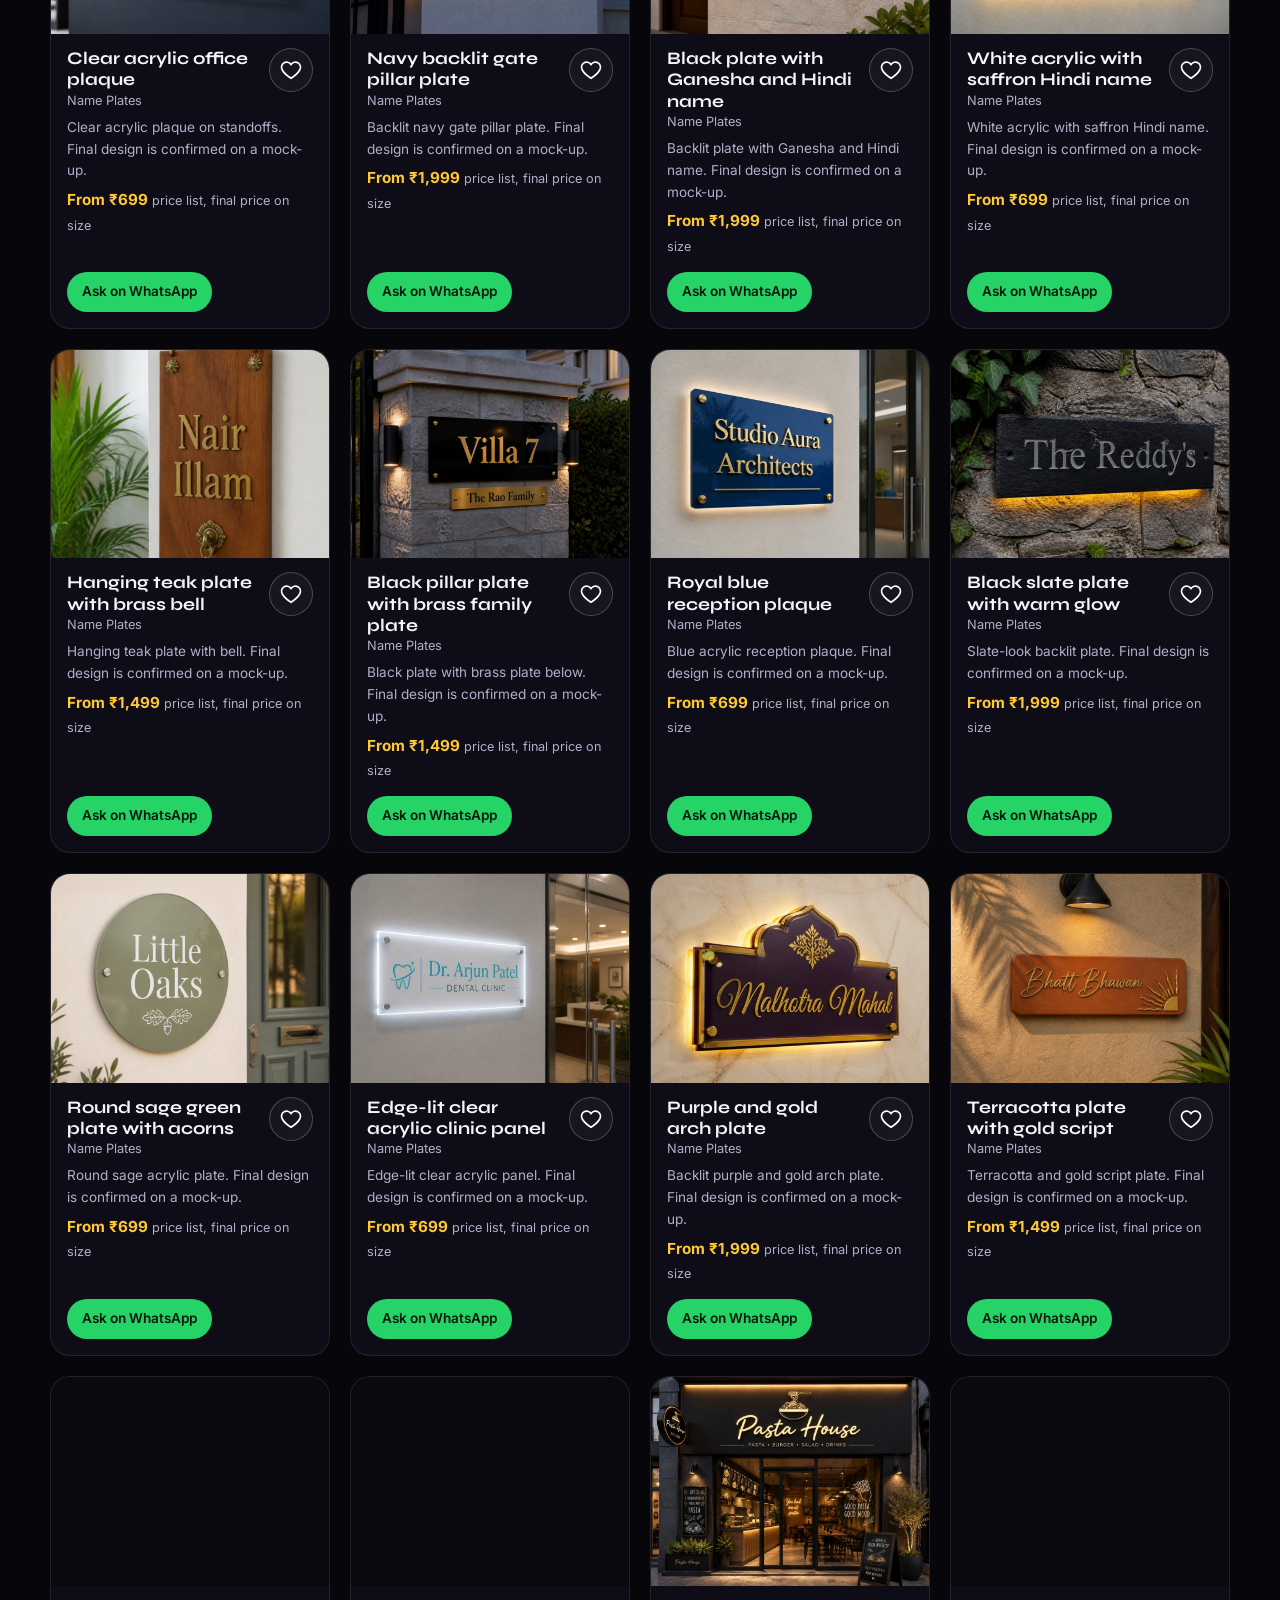
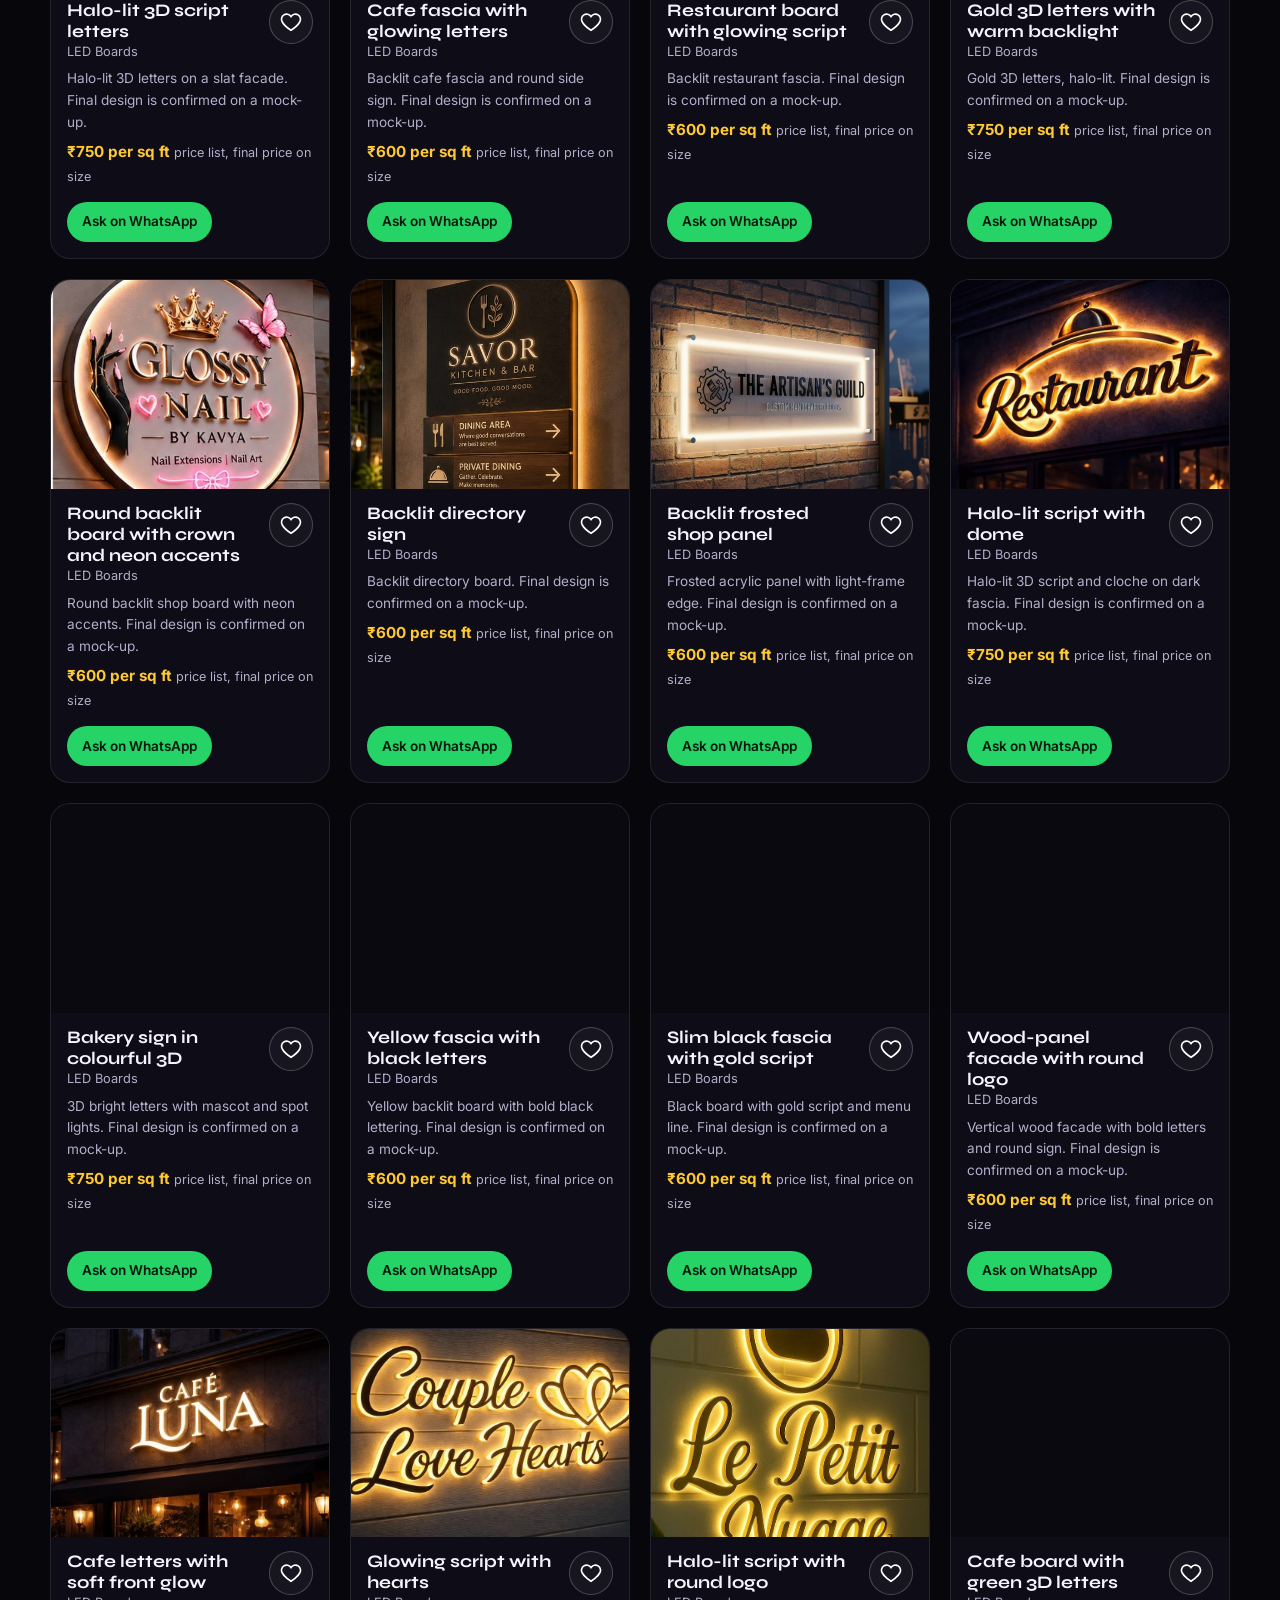
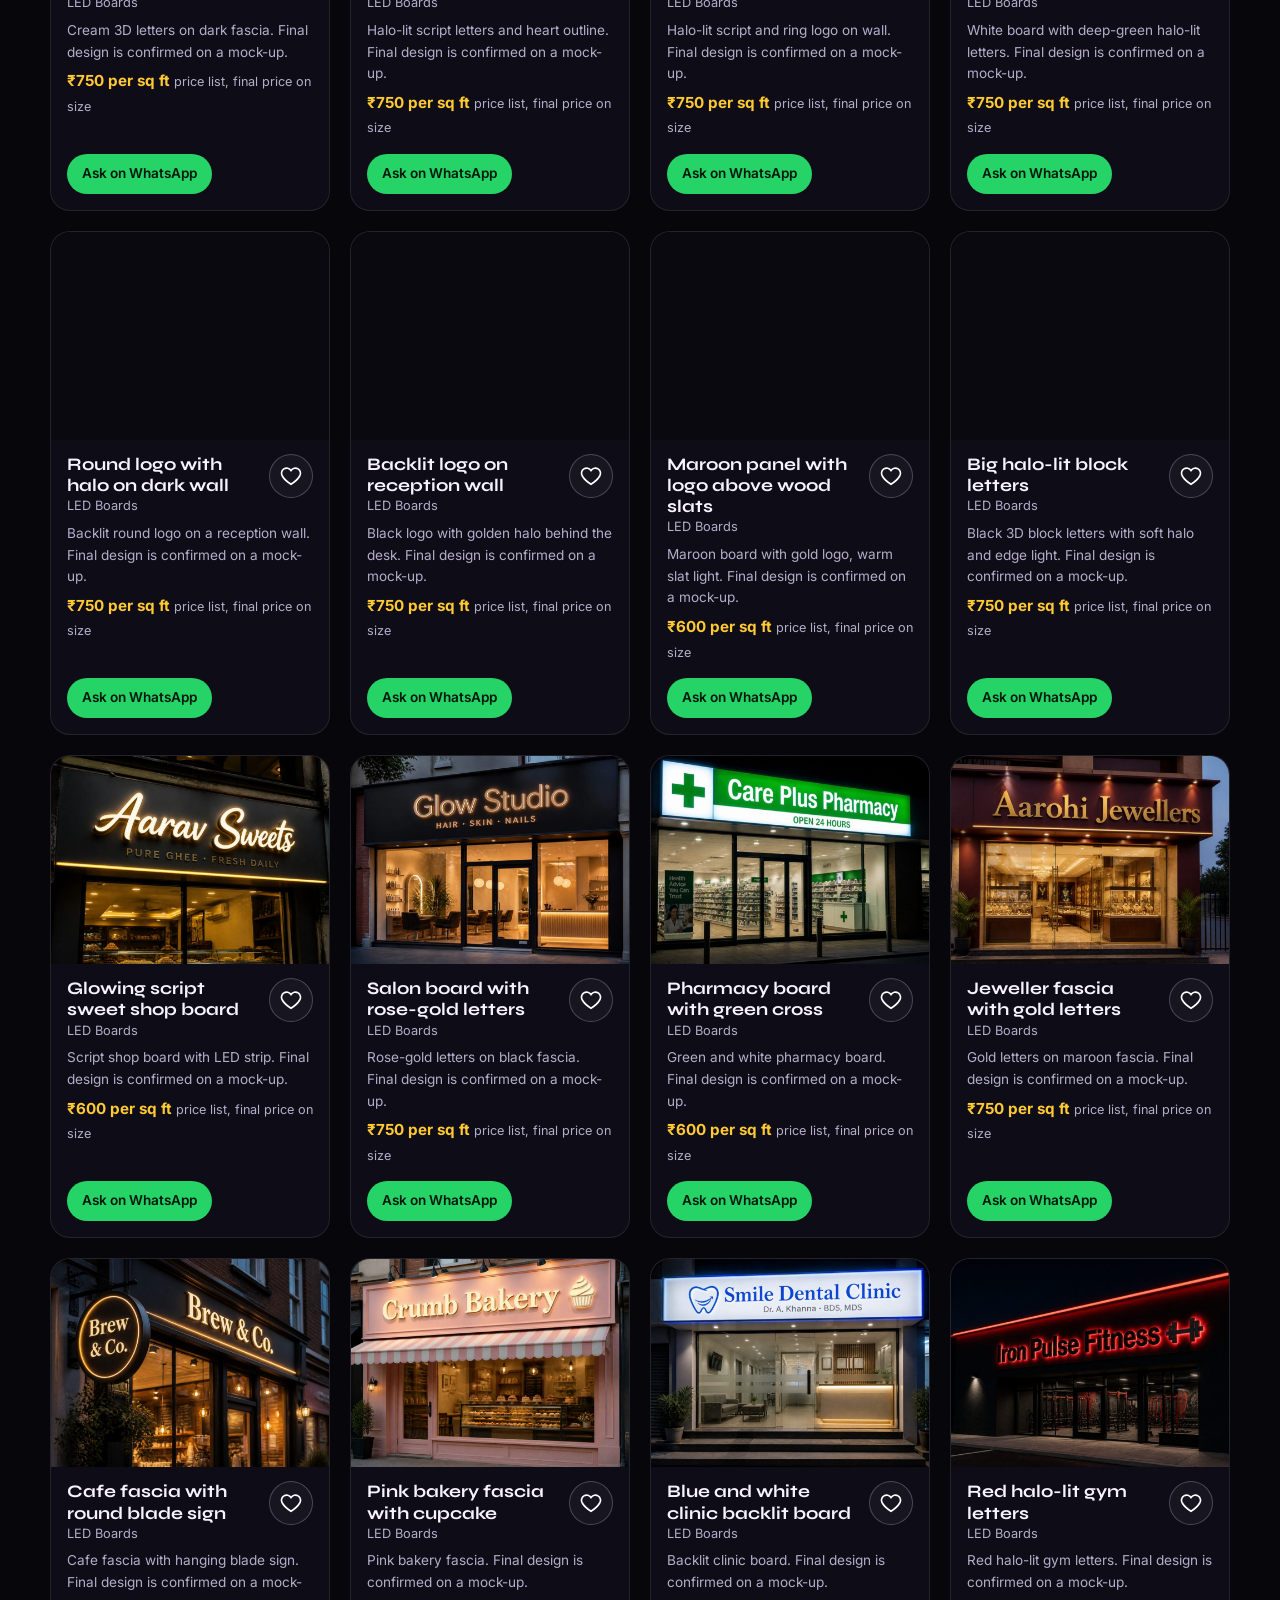
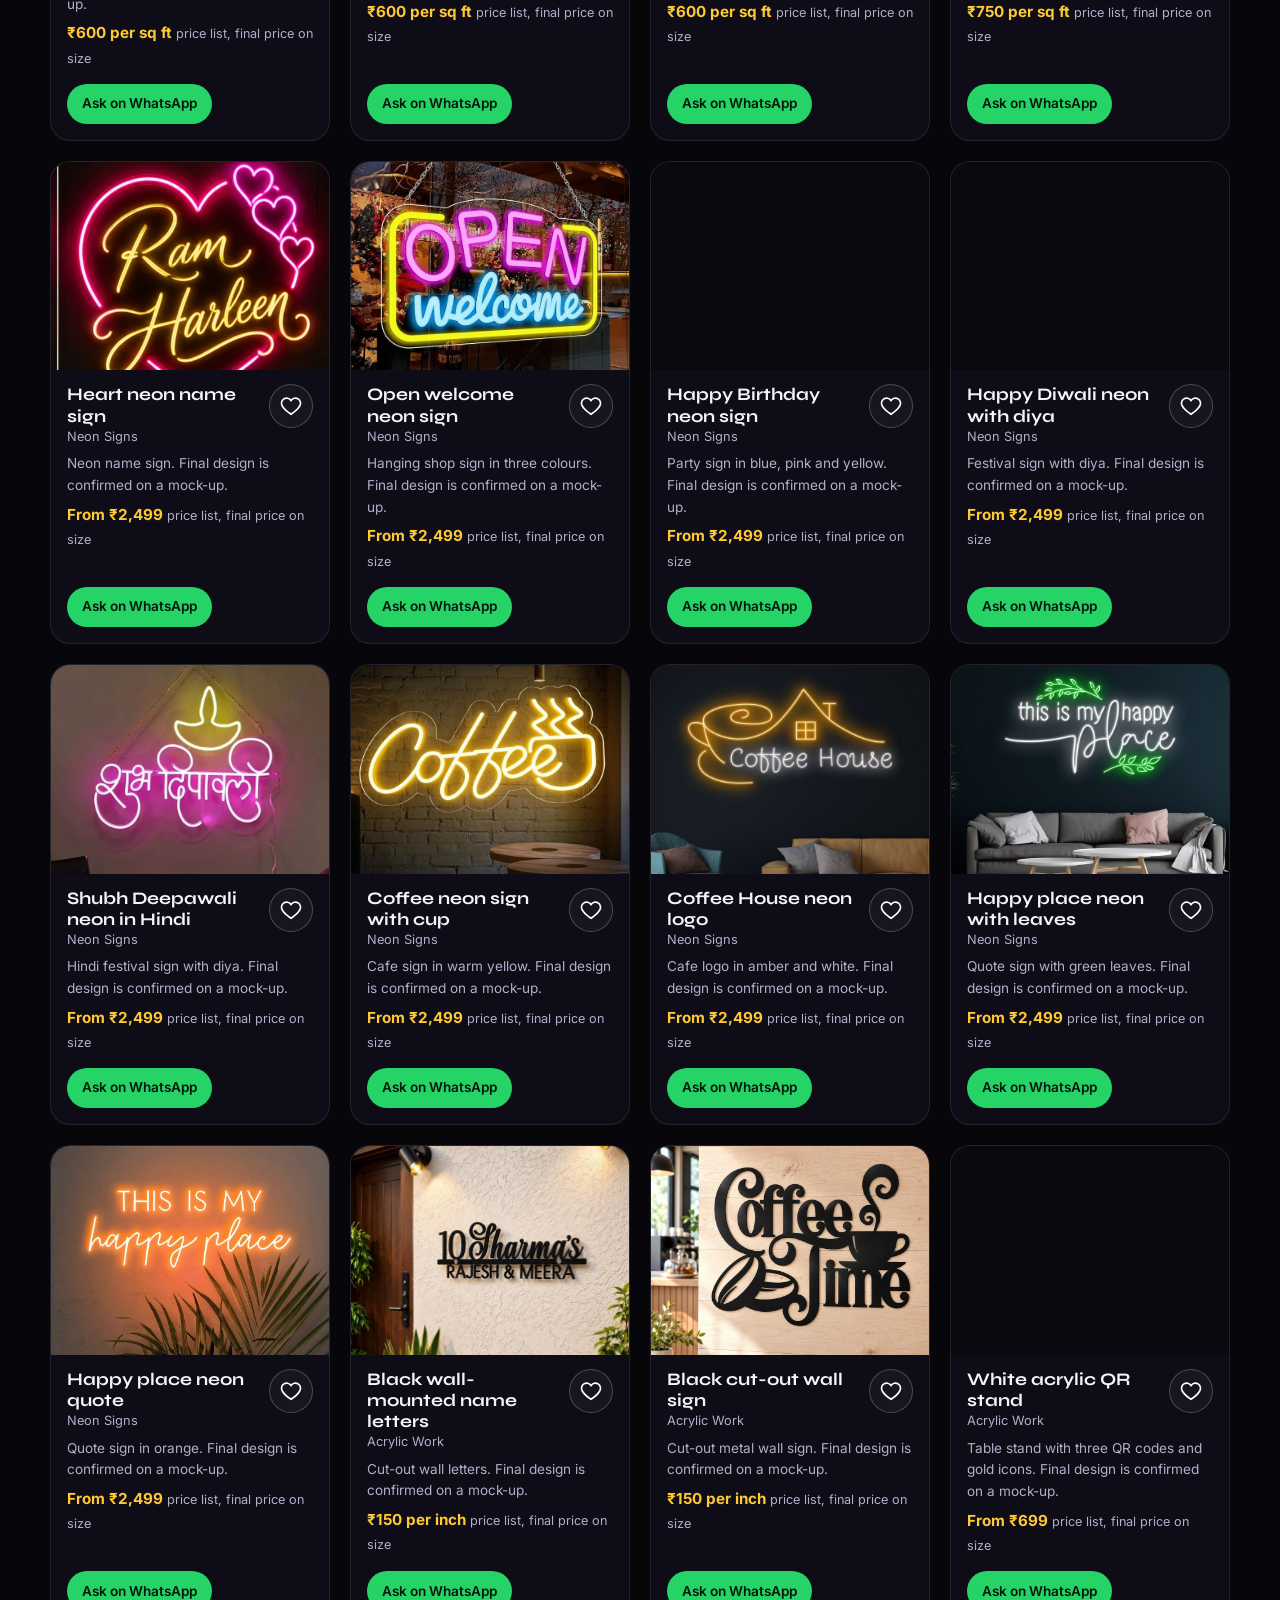
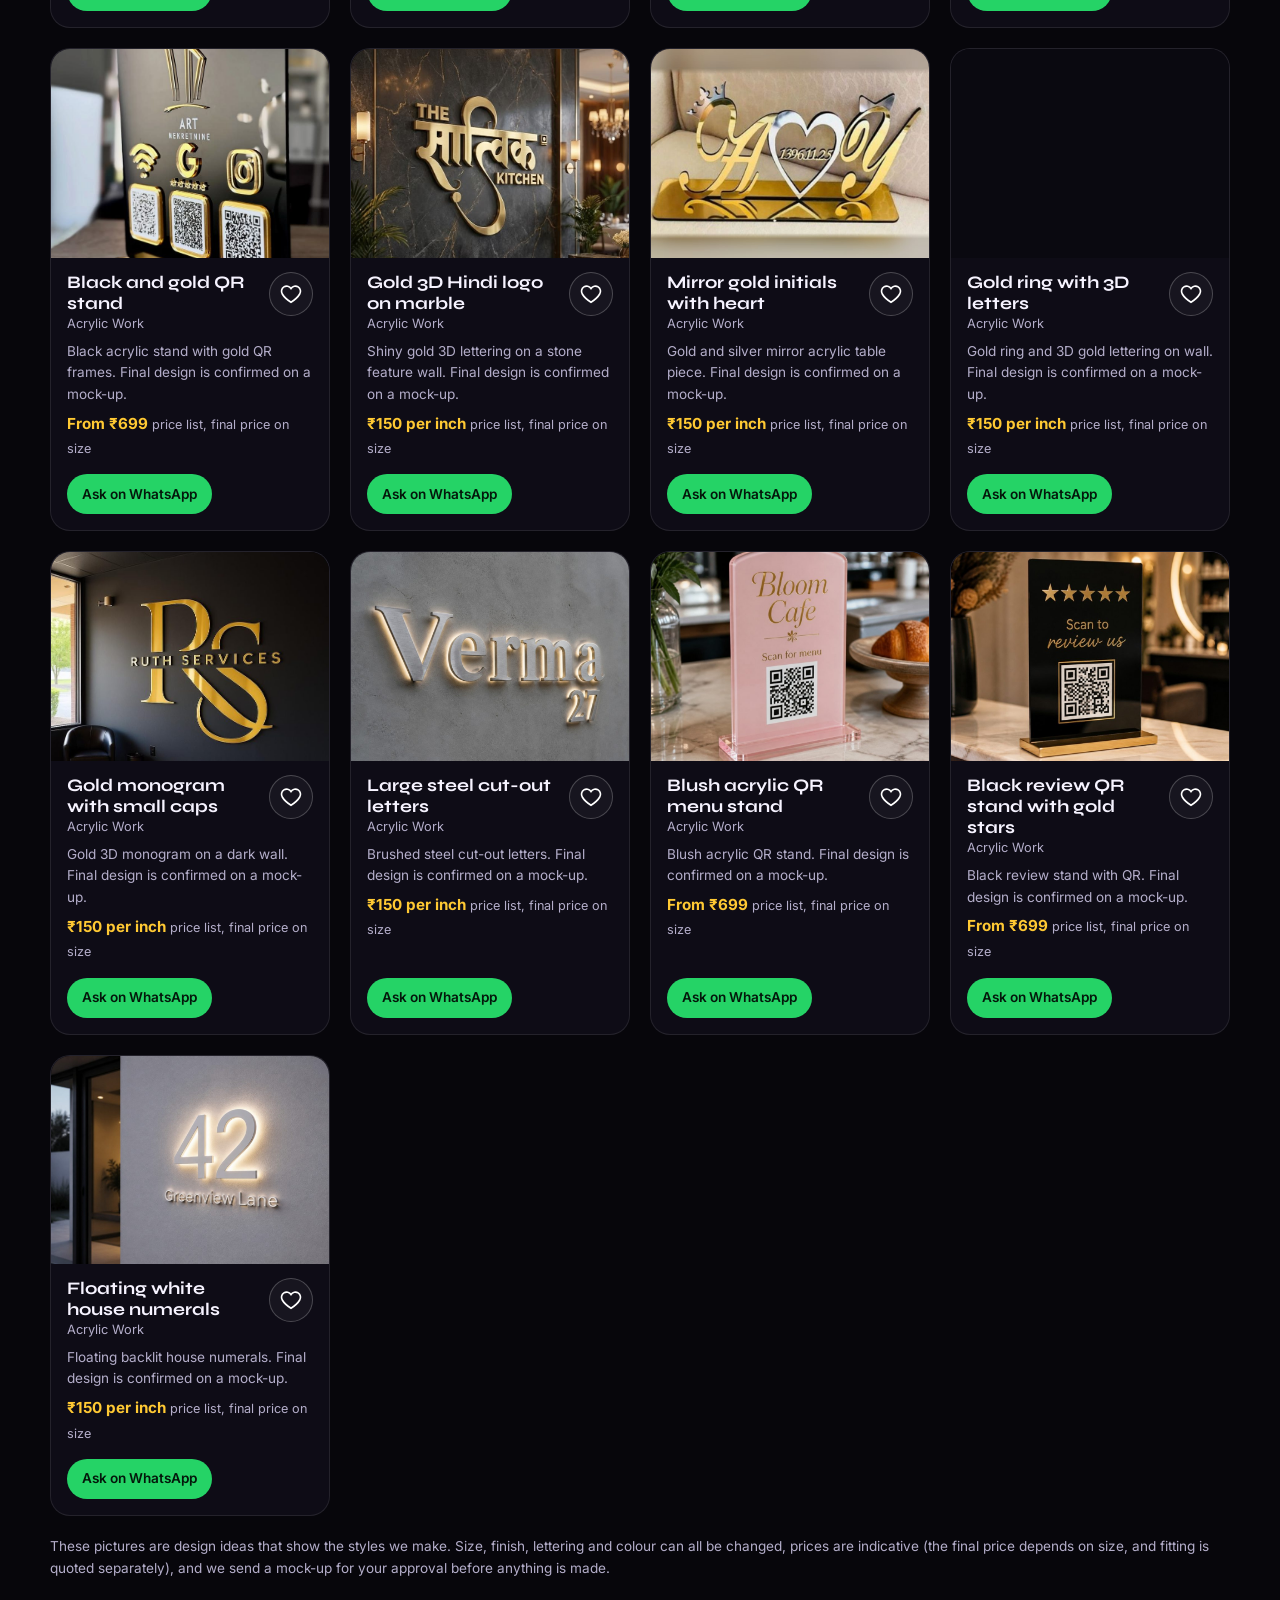
==== commit a86c8d96: "Neon Studio: keep only 9 fonts (Delight, ROBO, MAYA-SANS, Vibey, Boujee, Funky, LoFi, CLASSIC, ORIGI" ====
--- a/index.html
+++ b/index.html
@@ -630,7 +630,7 @@
     <div class="teaser-copy reveal">
       <p class="eyebrow"><span class="dot" aria-hidden="true"></span> Neon Studio</p>
       <h2 id="studio-h">Design your own <em>neon sign</em> live.</h2>
-      <p class="lead">Type your text and see it glow. Pick from 28 neon fonts and 10 colours, with an instant estimate. We send a free mock-up with the exact size and price.</p>
+      <p class="lead">Type your text and see it glow. Pick from 9 neon fonts and 10 colours, with an instant estimate. We send a free mock-up with the exact size and price.</p>
       <ul class="teaser-points">
         <li>Live preview with real neon glow</li>
         <li>Every font shows the same true-to-life neon light</li>
--- a/style.css
+++ b/style.css
@@ -938,7 +938,7 @@
 .designer-head h1{font:700 clamp(1.8rem,4vw,2.6rem)/1.1 Inter,var(--ff-b);letter-spacing:-.01em}
 .designer-head h1 em{background:none;-webkit-background-clip:initial;background-clip:initial;color:#fff;font-style:normal}
 .na-grid{grid-template-columns:minmax(0,1fr) minmax(0,1fr);gap:40px;align-items:start}
-.na-preview{aspect-ratio:1;border-radius:14px;border:1px solid #1d1b22;background:#050406;min-height:0}
+.na-preview{aspect-ratio:1000/720;border-radius:14px;border:1px solid #1d1b22;background:#000;min-height:0}
 .na-preview svg{width:100%;height:100%}
 .na-controls{display:grid;gap:0}
 .na-controls .cfg-head h3{font:600 1.15rem Inter,var(--ff-b)}
@@ -957,7 +957,7 @@
 @media (max-width:61.99em){
   .na-grid{grid-template-columns:minmax(0,1fr);gap:18px}
   .na-preview{aspect-ratio:auto}
-  .studio-grid .na-preview svg{max-height:40vh;width:auto;max-width:100%;aspect-ratio:1}
+  .studio-grid .na-preview svg{max-height:40vh;width:auto;max-width:100%;aspect-ratio:1000/720}
   .na-more{grid-template-columns:minmax(0,1fr)}
 }
 .fbtn-t.thin{-webkit-text-stroke:.8px currentColor}
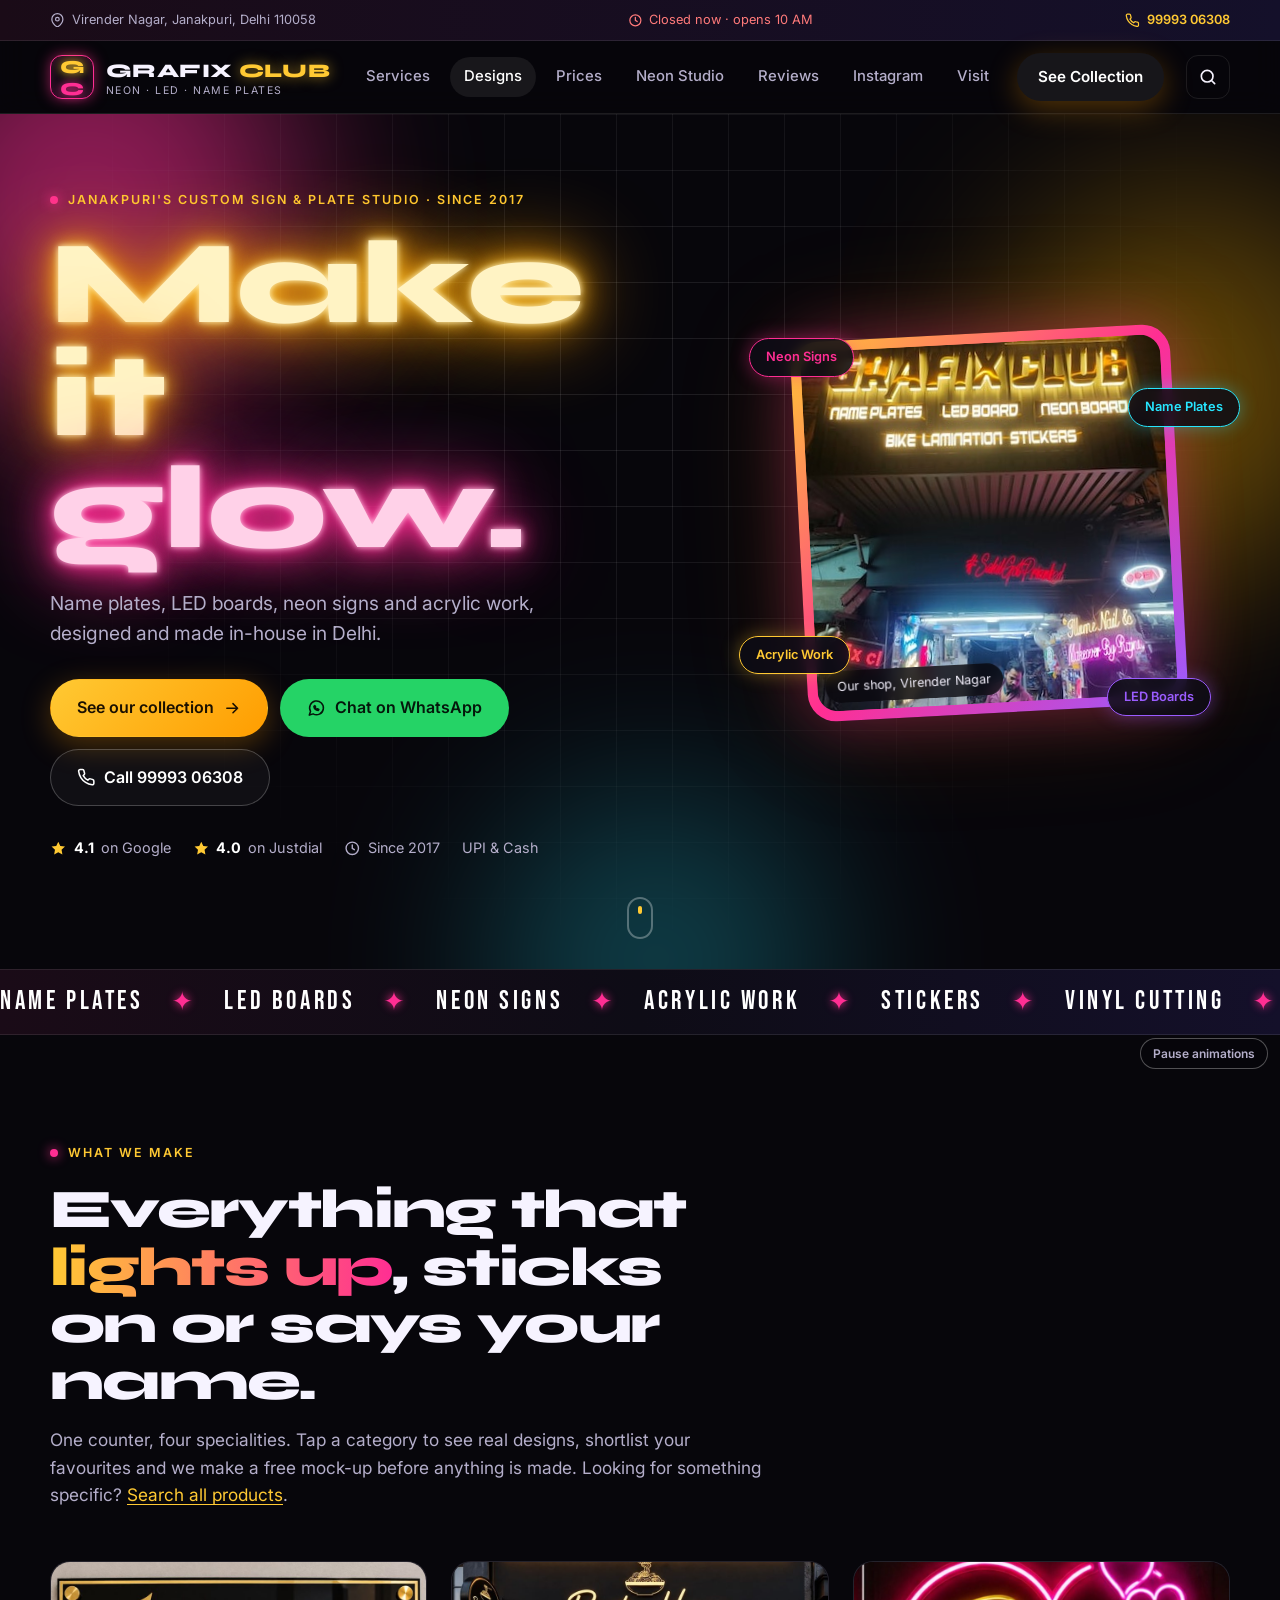
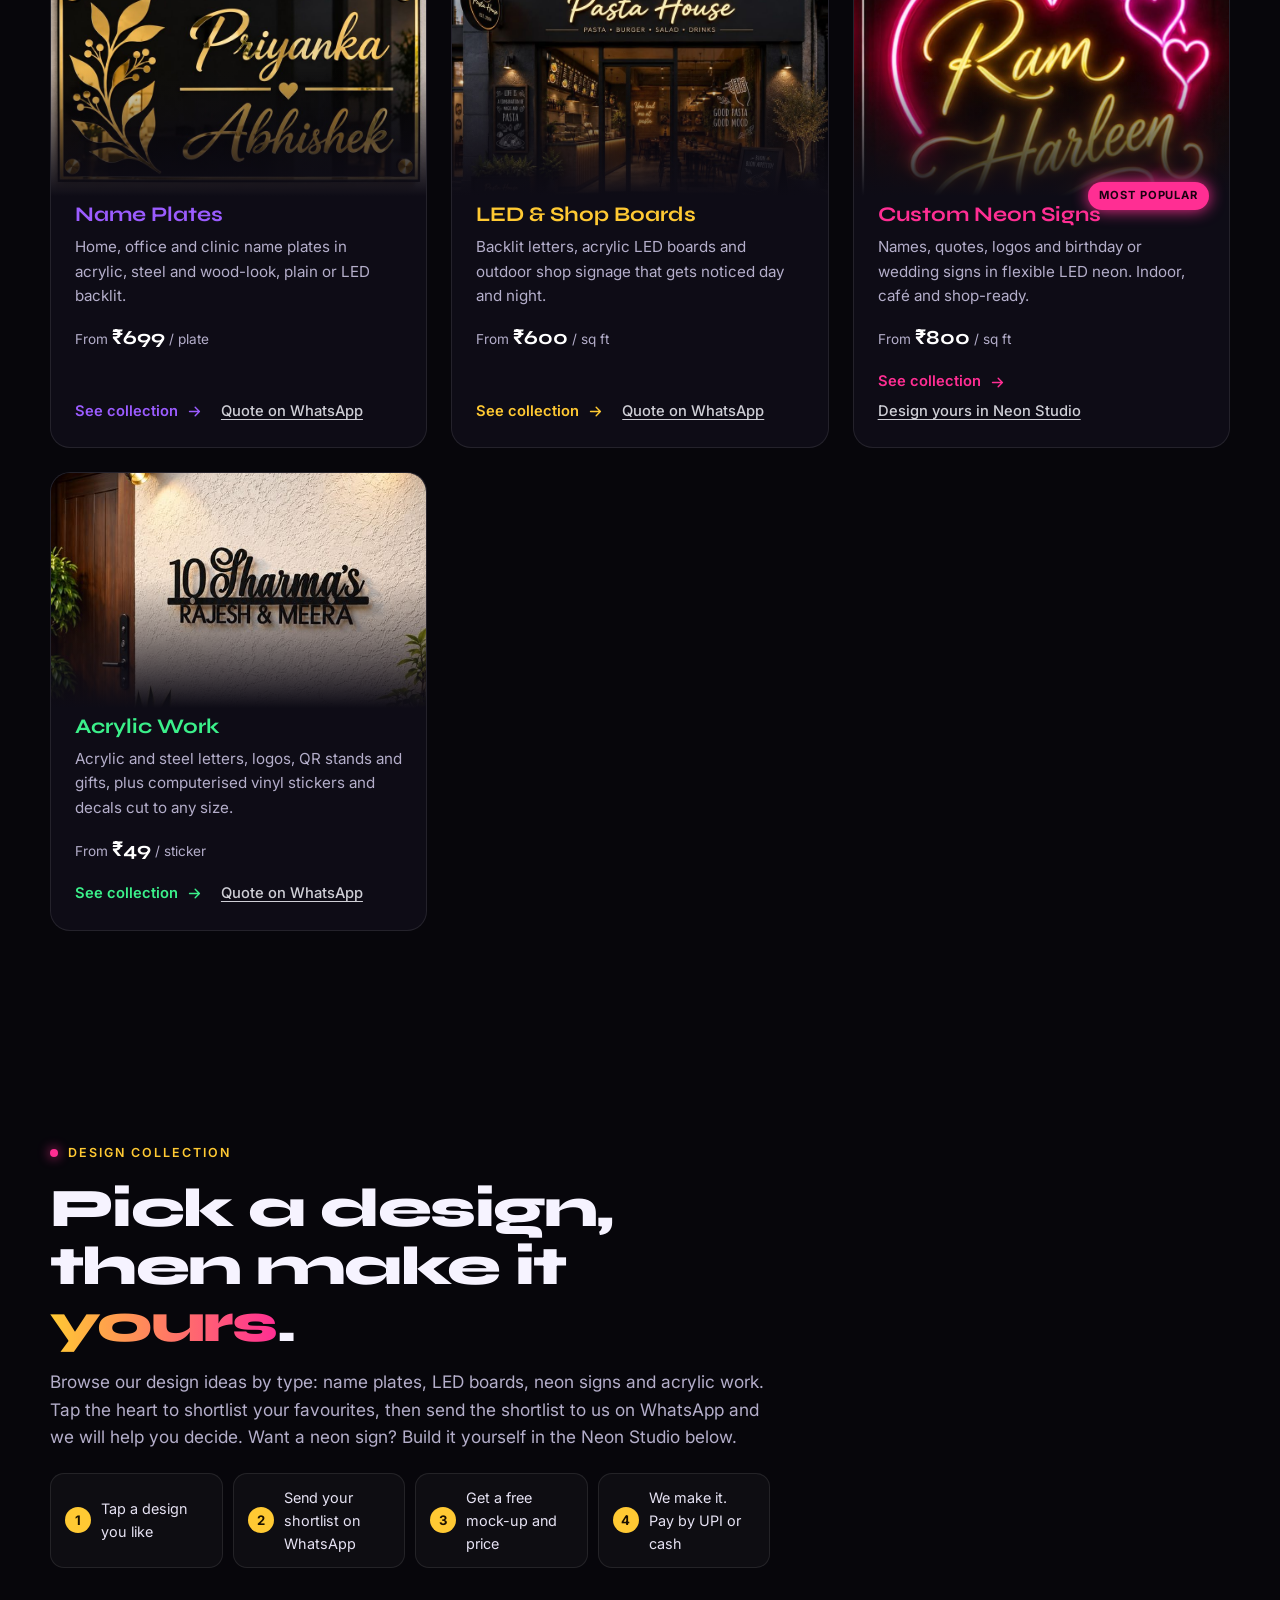
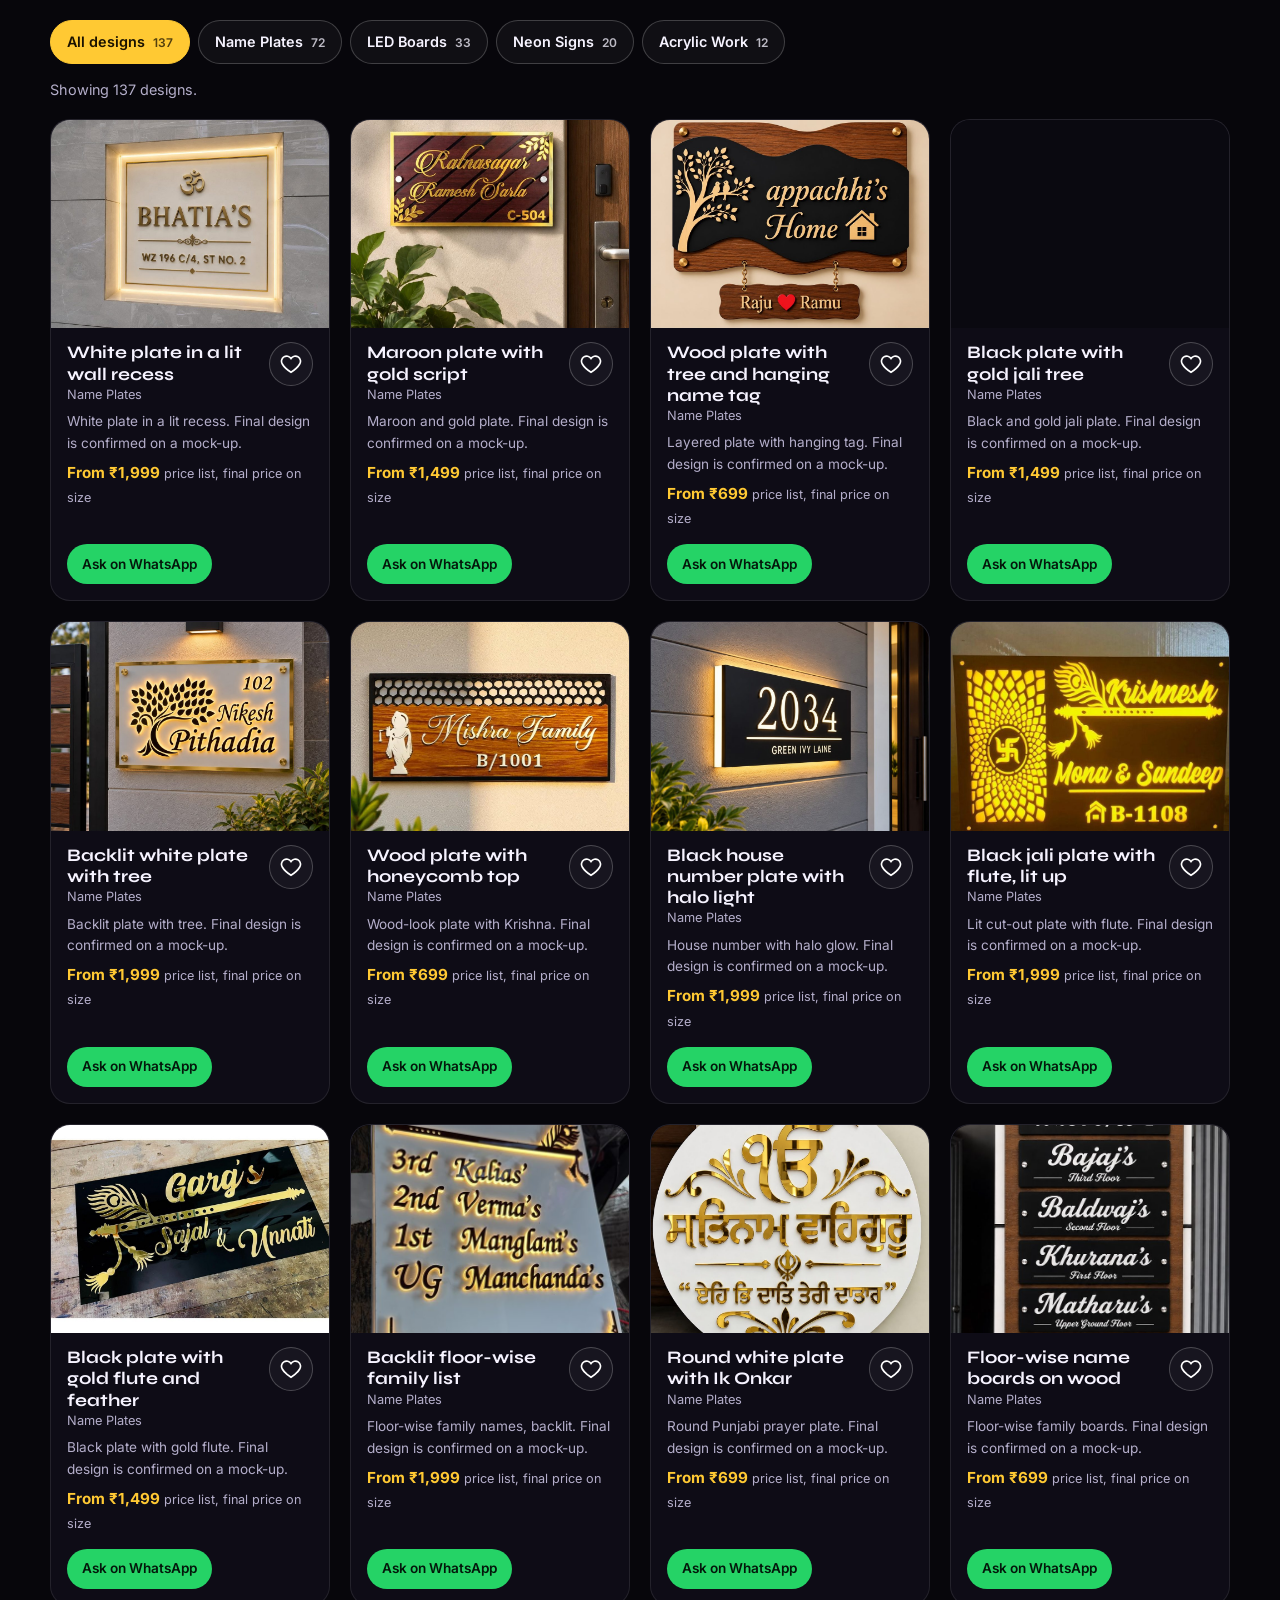
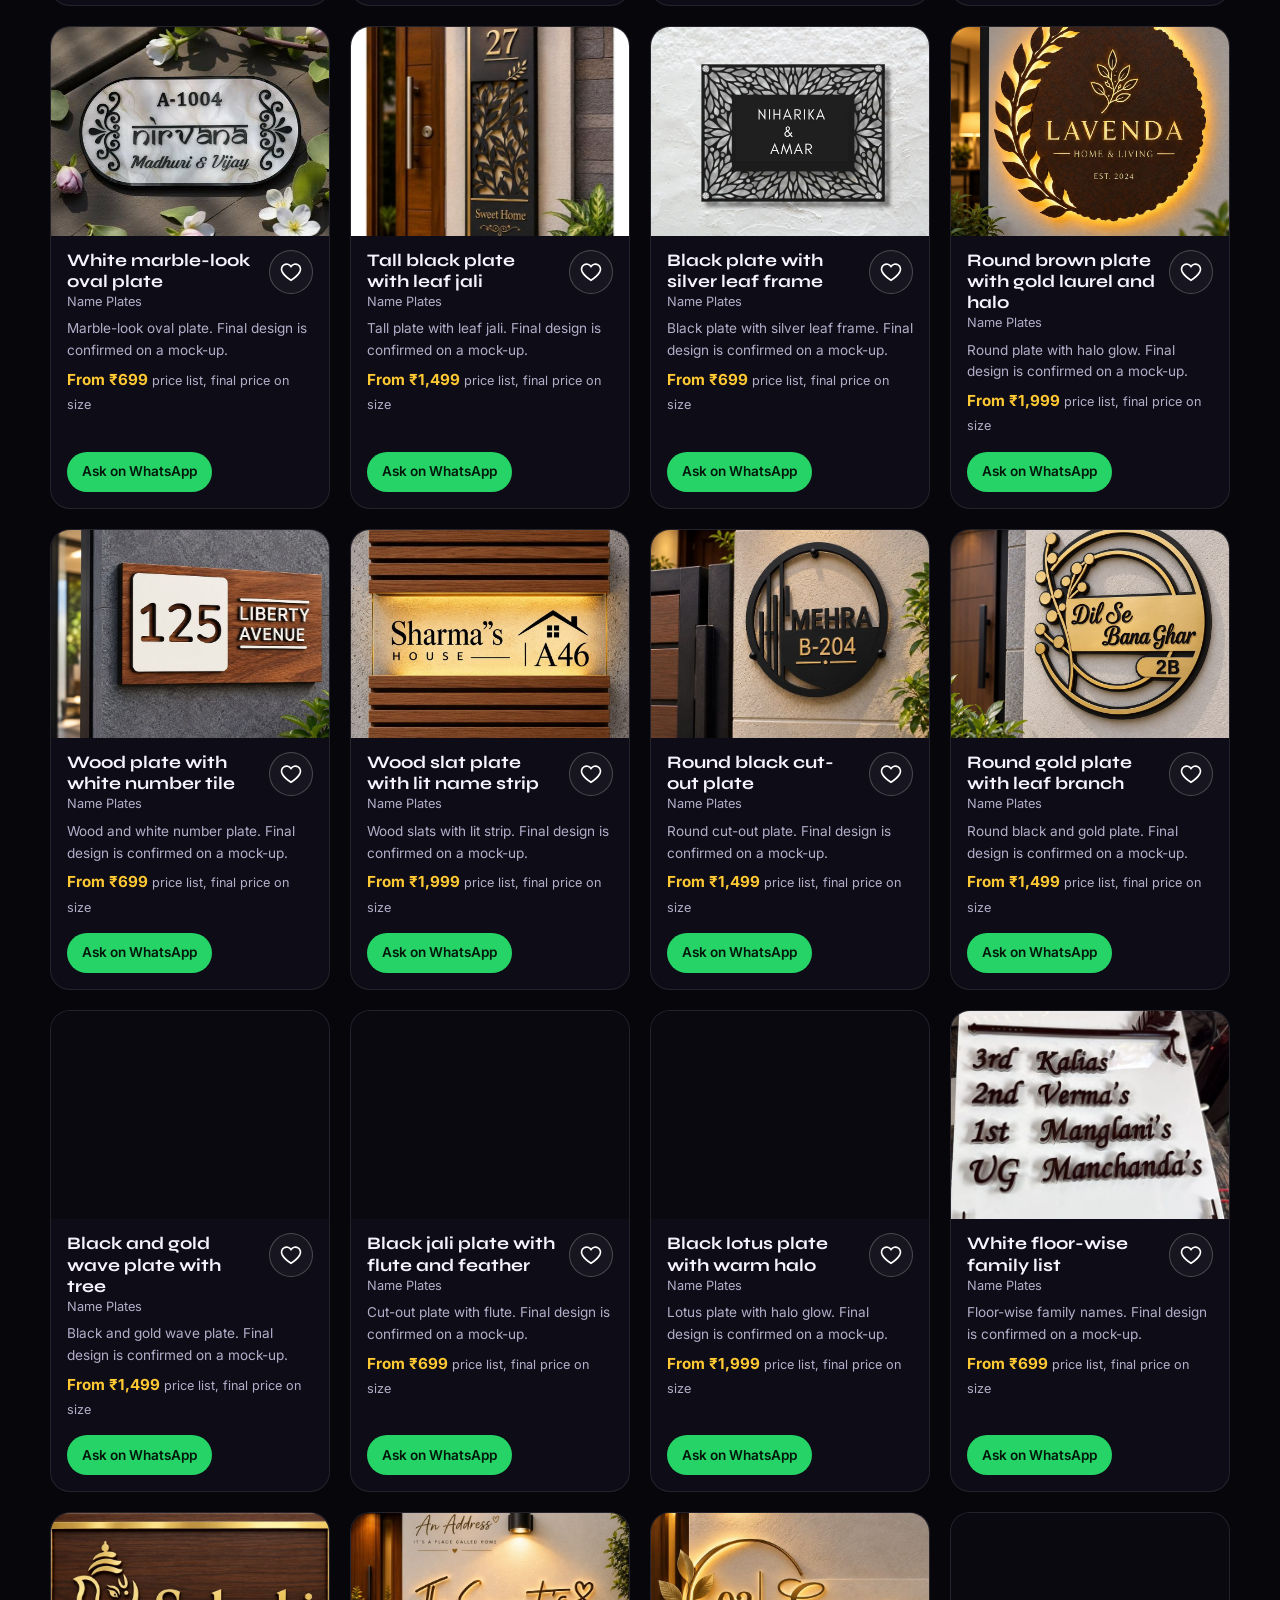
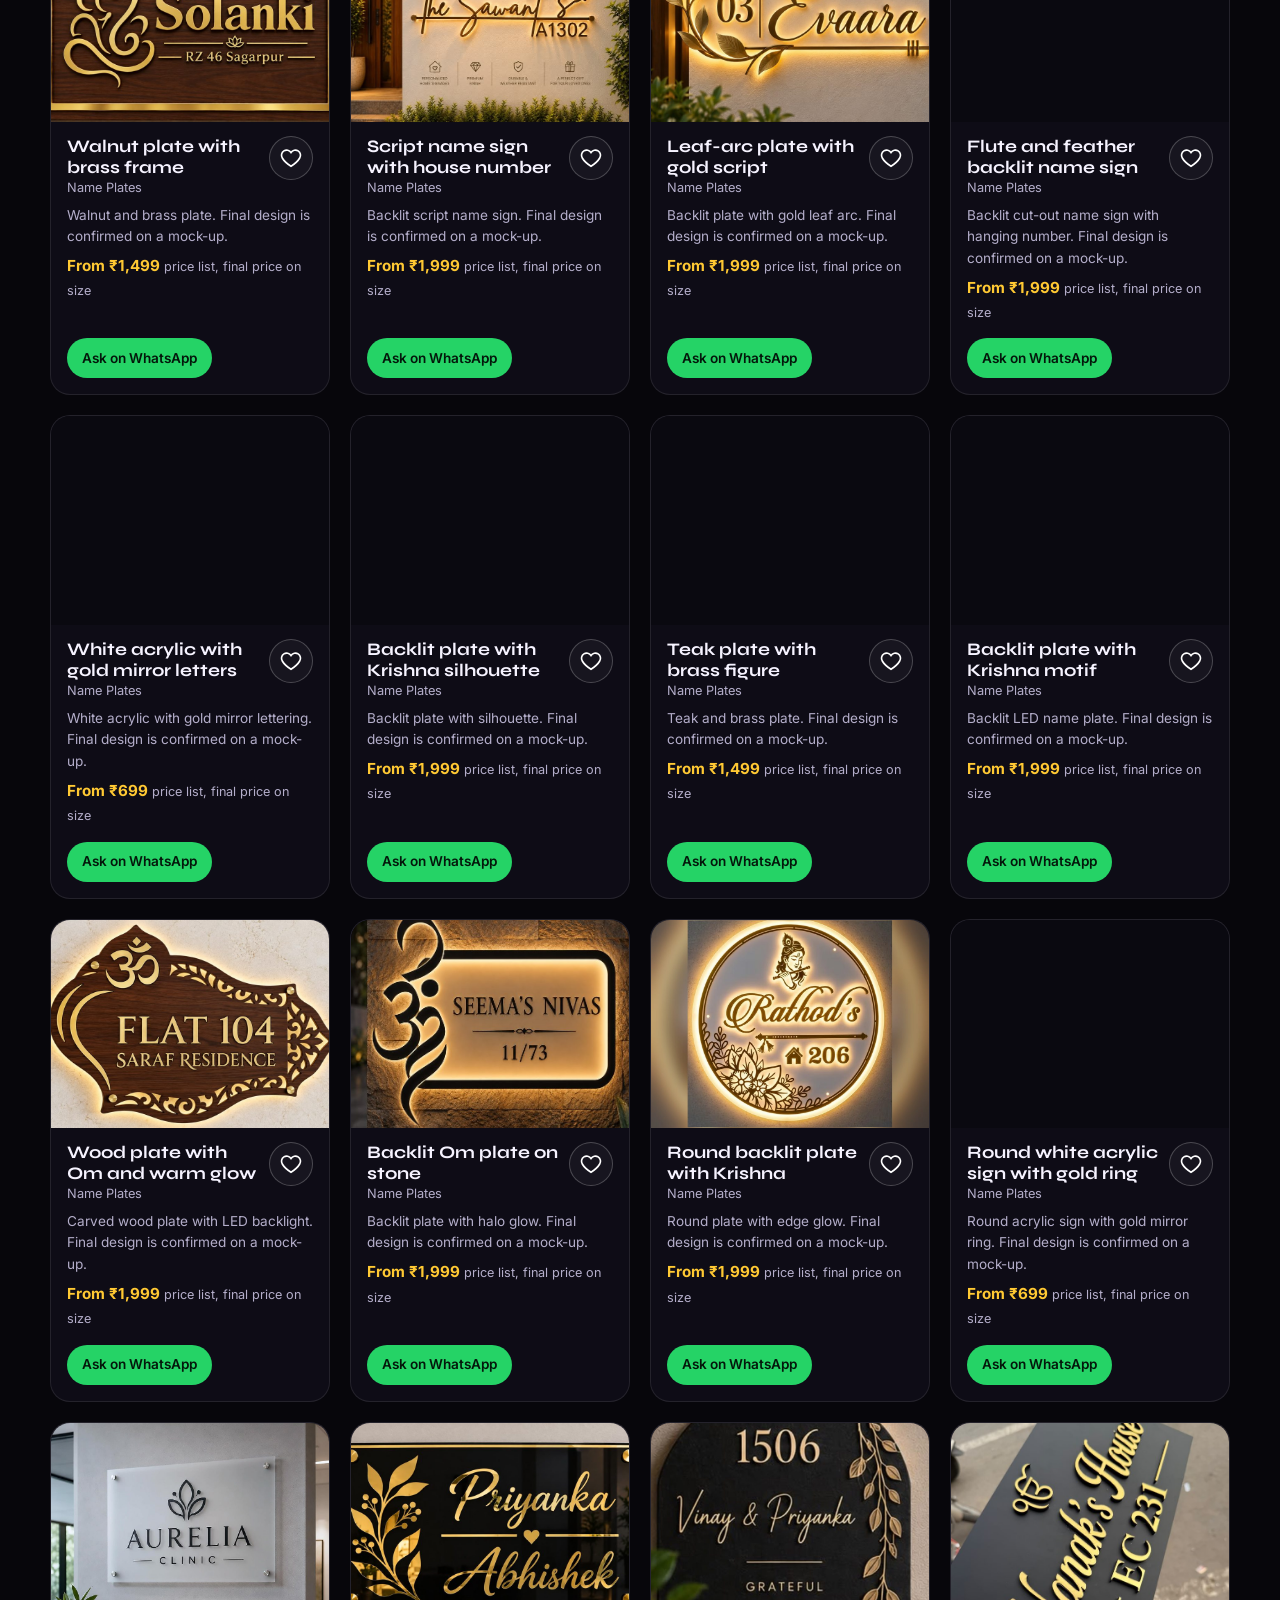
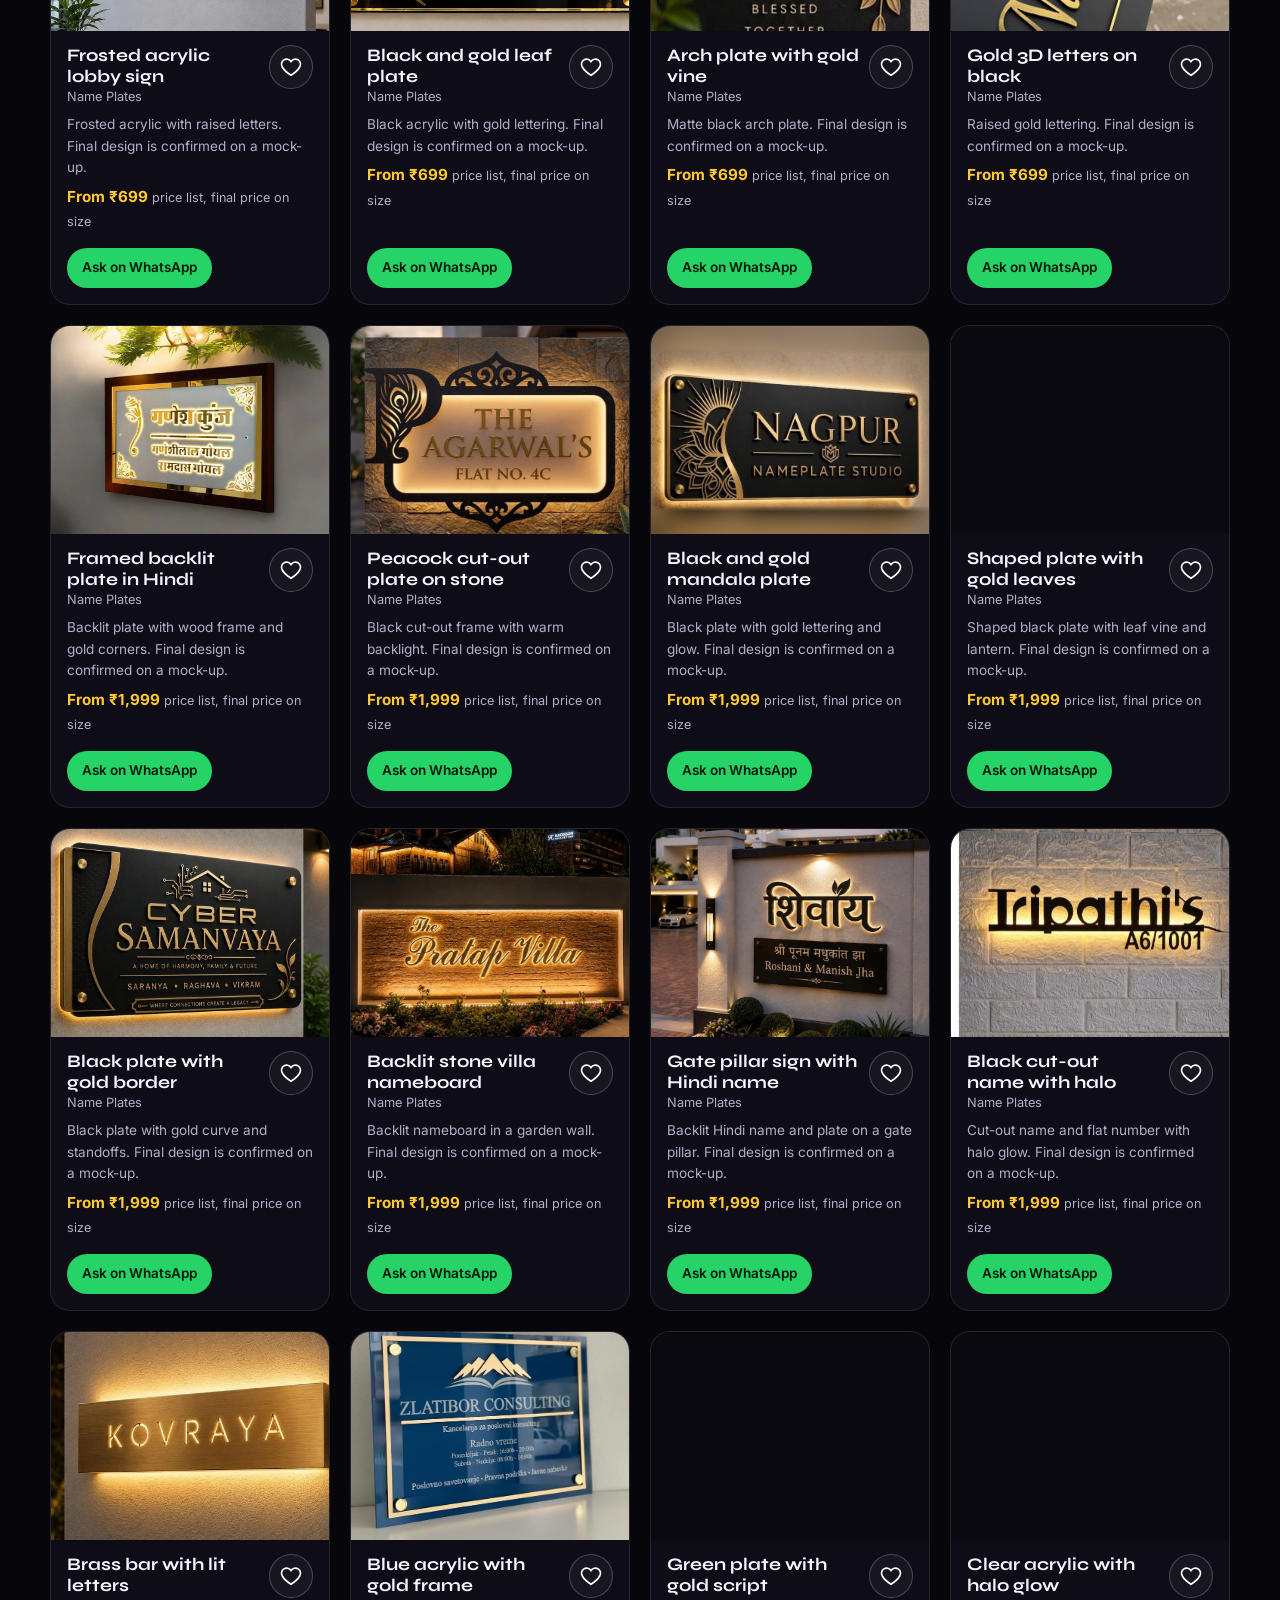
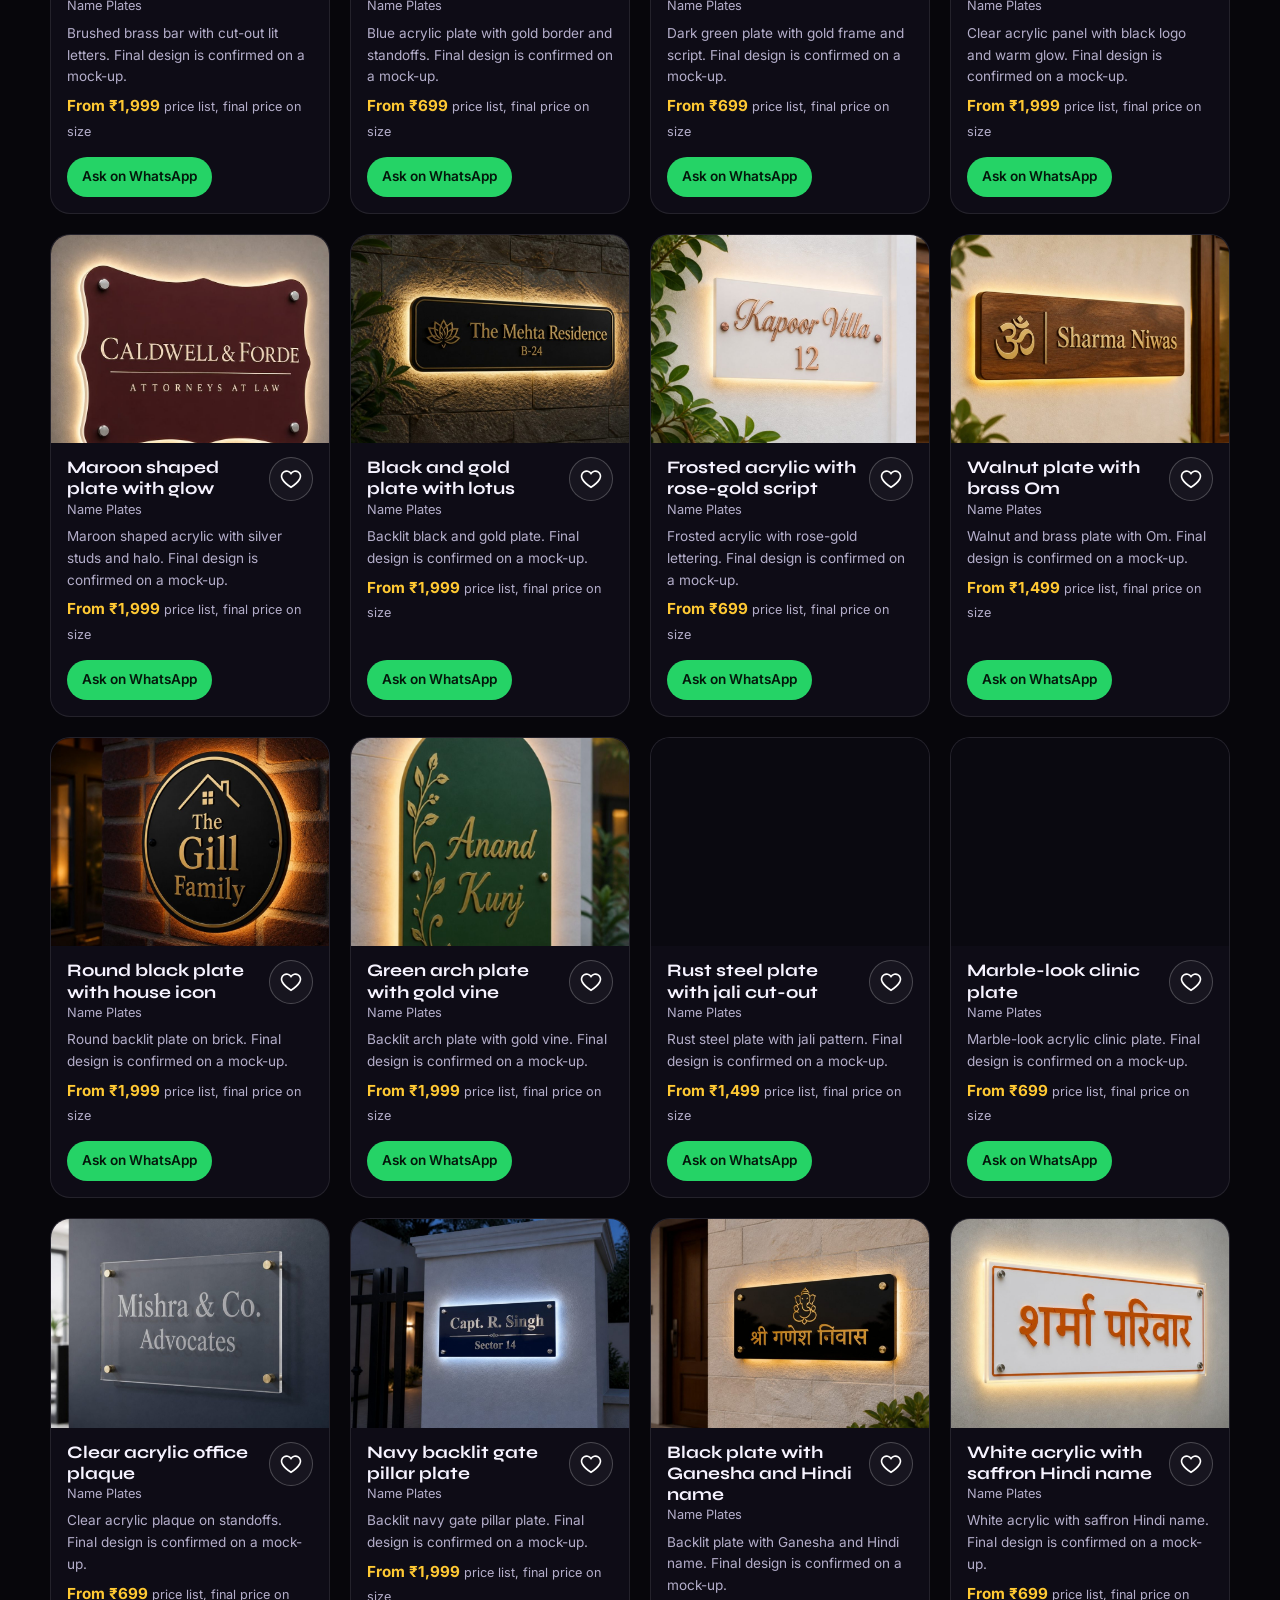
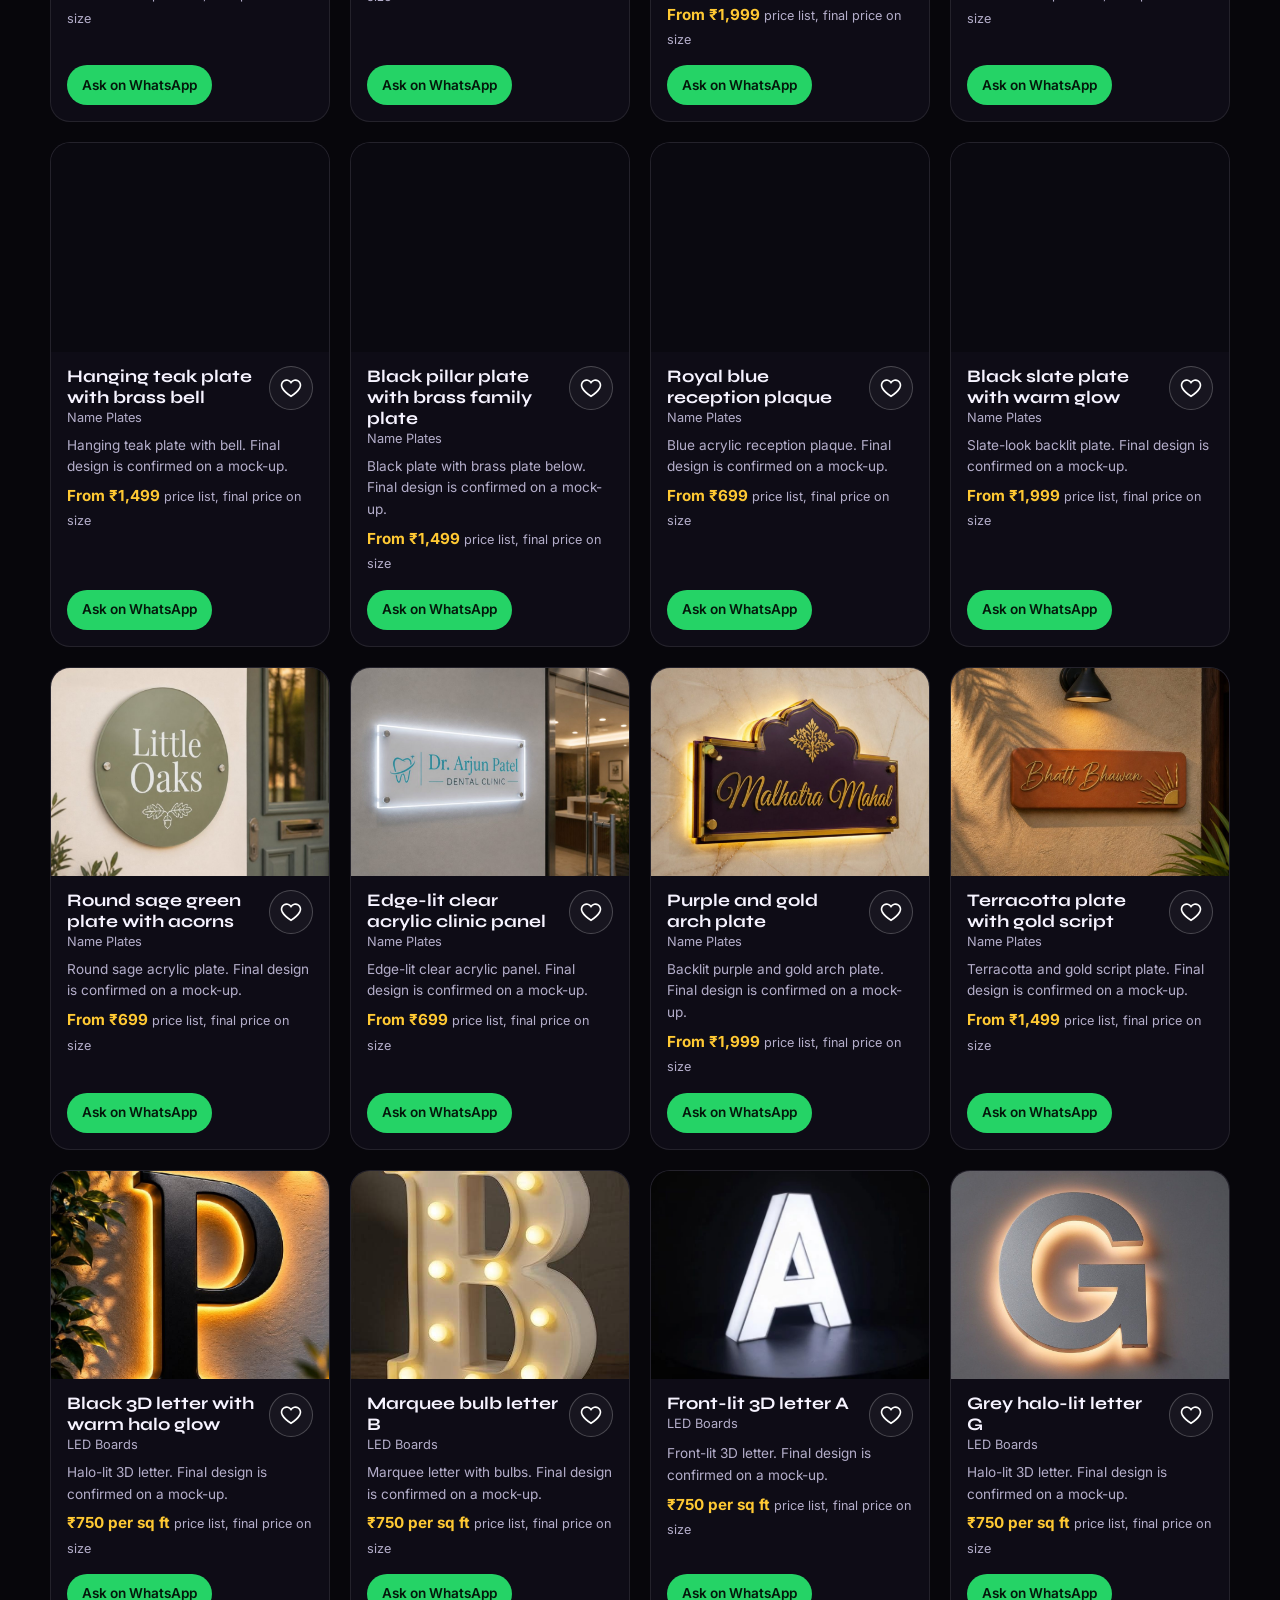
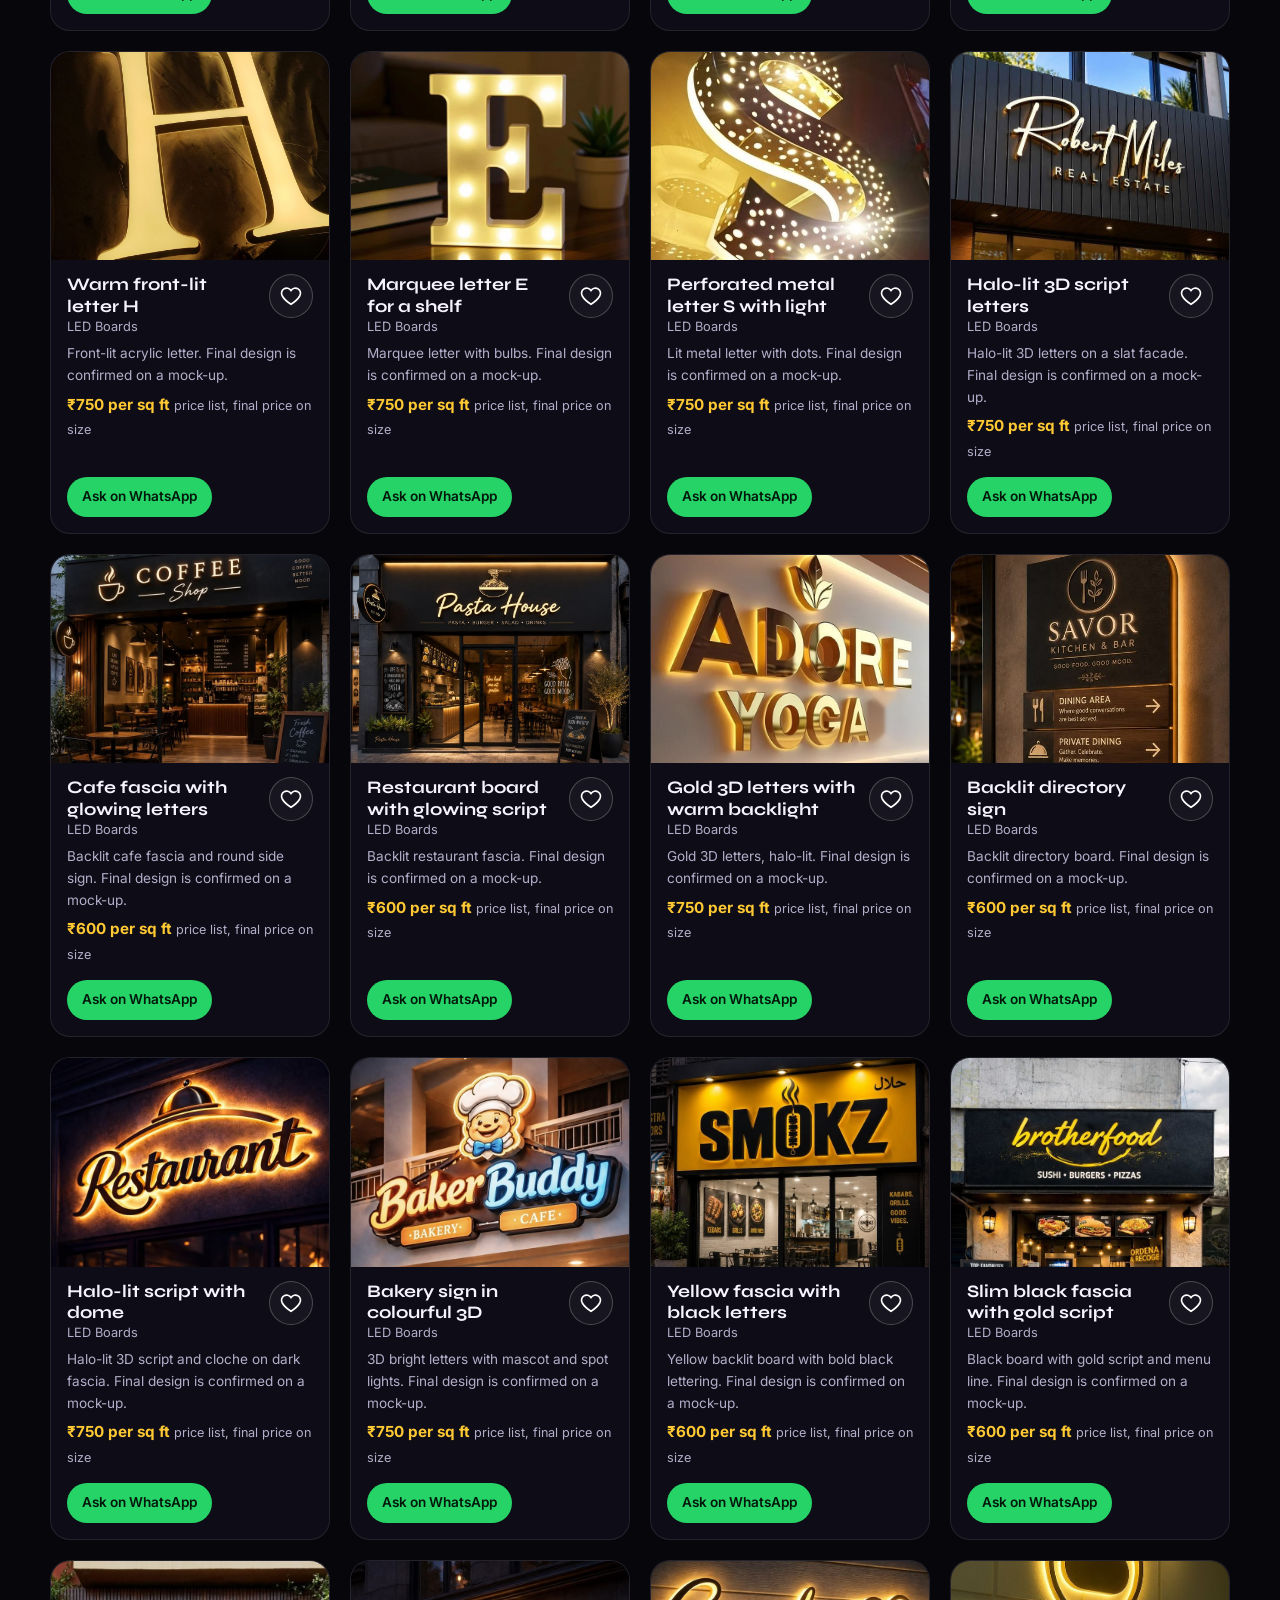
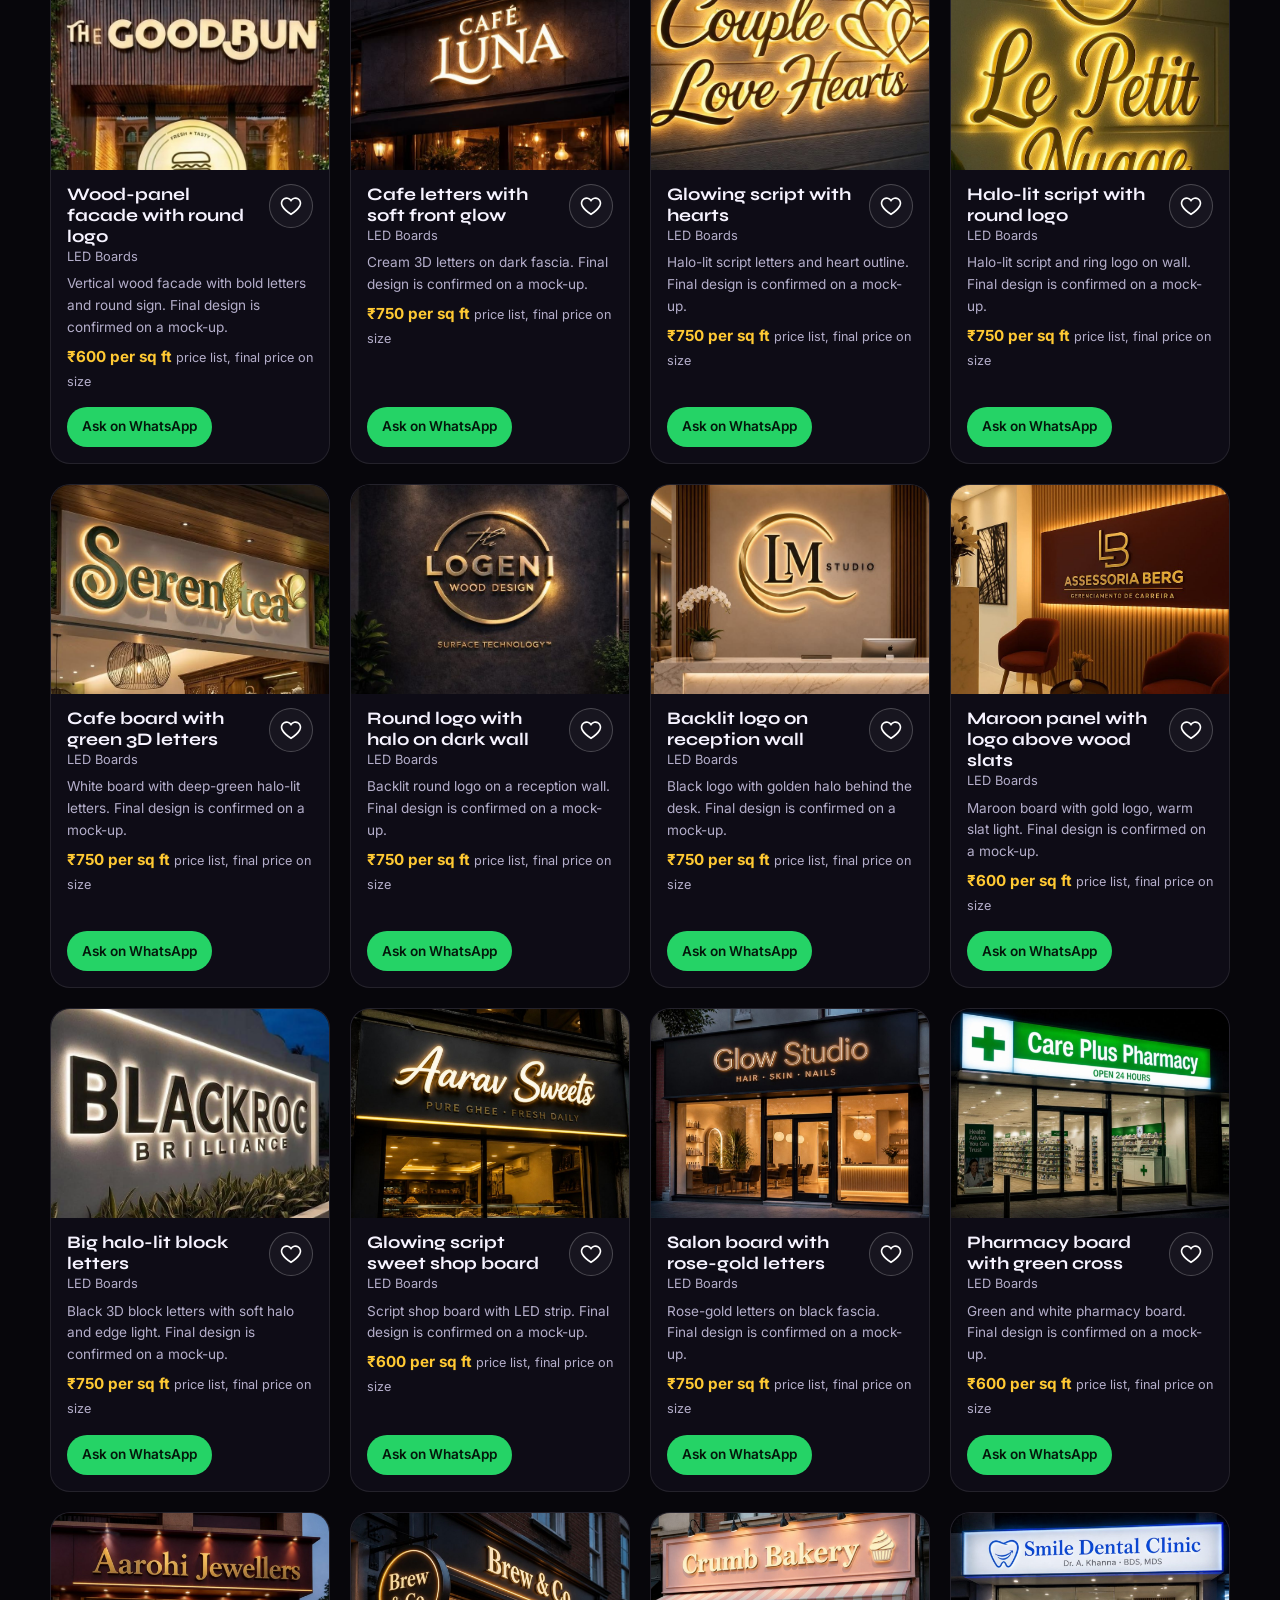
==== commit f71e7b8c: "Mobile: remove Call and WhatsApp from the bottom quick-action bar Co-Authored-By: Claude Sonnet 5.5 " ====
--- a/index.html
+++ b/index.html
@@ -818,8 +818,6 @@
 <!-- mobile action bar -->
 <nav class="action-bar" aria-label="Quick actions">
   <a class="coll" href="#collection" data-coll="all"><svg class="ic" aria-hidden="true"><use href="#i-star"/></svg>Designs</a>
-  <a href="tel:+919999306308"><svg class="ic" aria-hidden="true"><use href="#i-phone"/></svg>Call</a>
-  <a class="wa" data-wa href="https://wa.me/919999306308?text=Hi%20Grafix%20Club%2C%20I%20found%20you%20online%20and%20would%20like%20a%20quote." target="_blank" rel="noopener"><svg class="ic" aria-hidden="true"><use href="#i-wa"/></svg>WhatsApp<span class="sr-only"> (opens in a new tab)</span></a>
   <a data-link="directions" href="https://www.google.com/maps/dir/?api=1&amp;destination=Grafix+Club+WZ-79%2FC6+Gali+No+7+Virender+Nagar+Janakpuri+Delhi+110058" target="_blank" rel="noopener"><svg class="ic" aria-hidden="true"><use href="#i-pin"/></svg>Directions<span class="sr-only"> (opens in a new tab)</span></a>
 </nav>
 
--- a/style.css
+++ b/style.css
@@ -332,7 +332,7 @@
   .g-item span{display:none}
   .scroll-cue{display:none}
   .brand-text small{display:none}
-  .action-bar{position:fixed;inset:auto 0 0 0;z-index:110;display:grid;grid-template-columns:1.2fr 1fr 1.3fr 1.1fr;gap:8px;padding:10px 12px calc(10px + env(safe-area-inset-bottom));background:rgba(7,6,11,.94);backdrop-filter:blur(14px);border-top:1px solid var(--line)}
+  .action-bar{position:fixed;inset:auto 0 0 0;z-index:110;display:grid;grid-template-columns:repeat(2,minmax(0,1fr));gap:8px;padding:10px 12px calc(10px + env(safe-area-inset-bottom));background:rgba(7,6,11,.94);backdrop-filter:blur(14px);border-top:1px solid var(--line)}
   .action-bar a{display:flex;align-items:center;justify-content:center;gap:7px;padding:12px 6px;border-radius:14px;font-weight:600;font-size:.88rem;background:rgba(255,255,255,.07)}
   .action-bar a.wa{background:var(--green);color:#04170b}
   .action-bar a.coll{background:linear-gradient(135deg,var(--gold),var(--amber));color:#1a1000}
@@ -805,7 +805,7 @@
 html{-webkit-tap-highlight-color:transparent}
 a,button,label,.chip-btn,summary{touch-action:manipulation}
 @media (max-width:40em){
-  .action-bar{grid-template-columns:repeat(4,minmax(0,1fr));gap:6px;padding:8px 8px calc(8px + env(safe-area-inset-bottom))}
+  .action-bar{grid-template-columns:repeat(2,minmax(0,1fr));gap:6px;padding:8px 8px calc(8px + env(safe-area-inset-bottom))}
   .action-bar a{flex-direction:column;gap:2px;padding:7px 2px;min-height:48px;font-size:.72rem;line-height:1.15;border-radius:12px;white-space:nowrap}
   .action-bar .ic{width:20px;height:20px}
   .coll-bar{bottom:calc(var(--ab,72px) + 10px);margin-top:16px;padding:10px 12px;gap:8px;border-radius:14px;flex-direction:column;align-items:stretch;flex-wrap:nowrap}
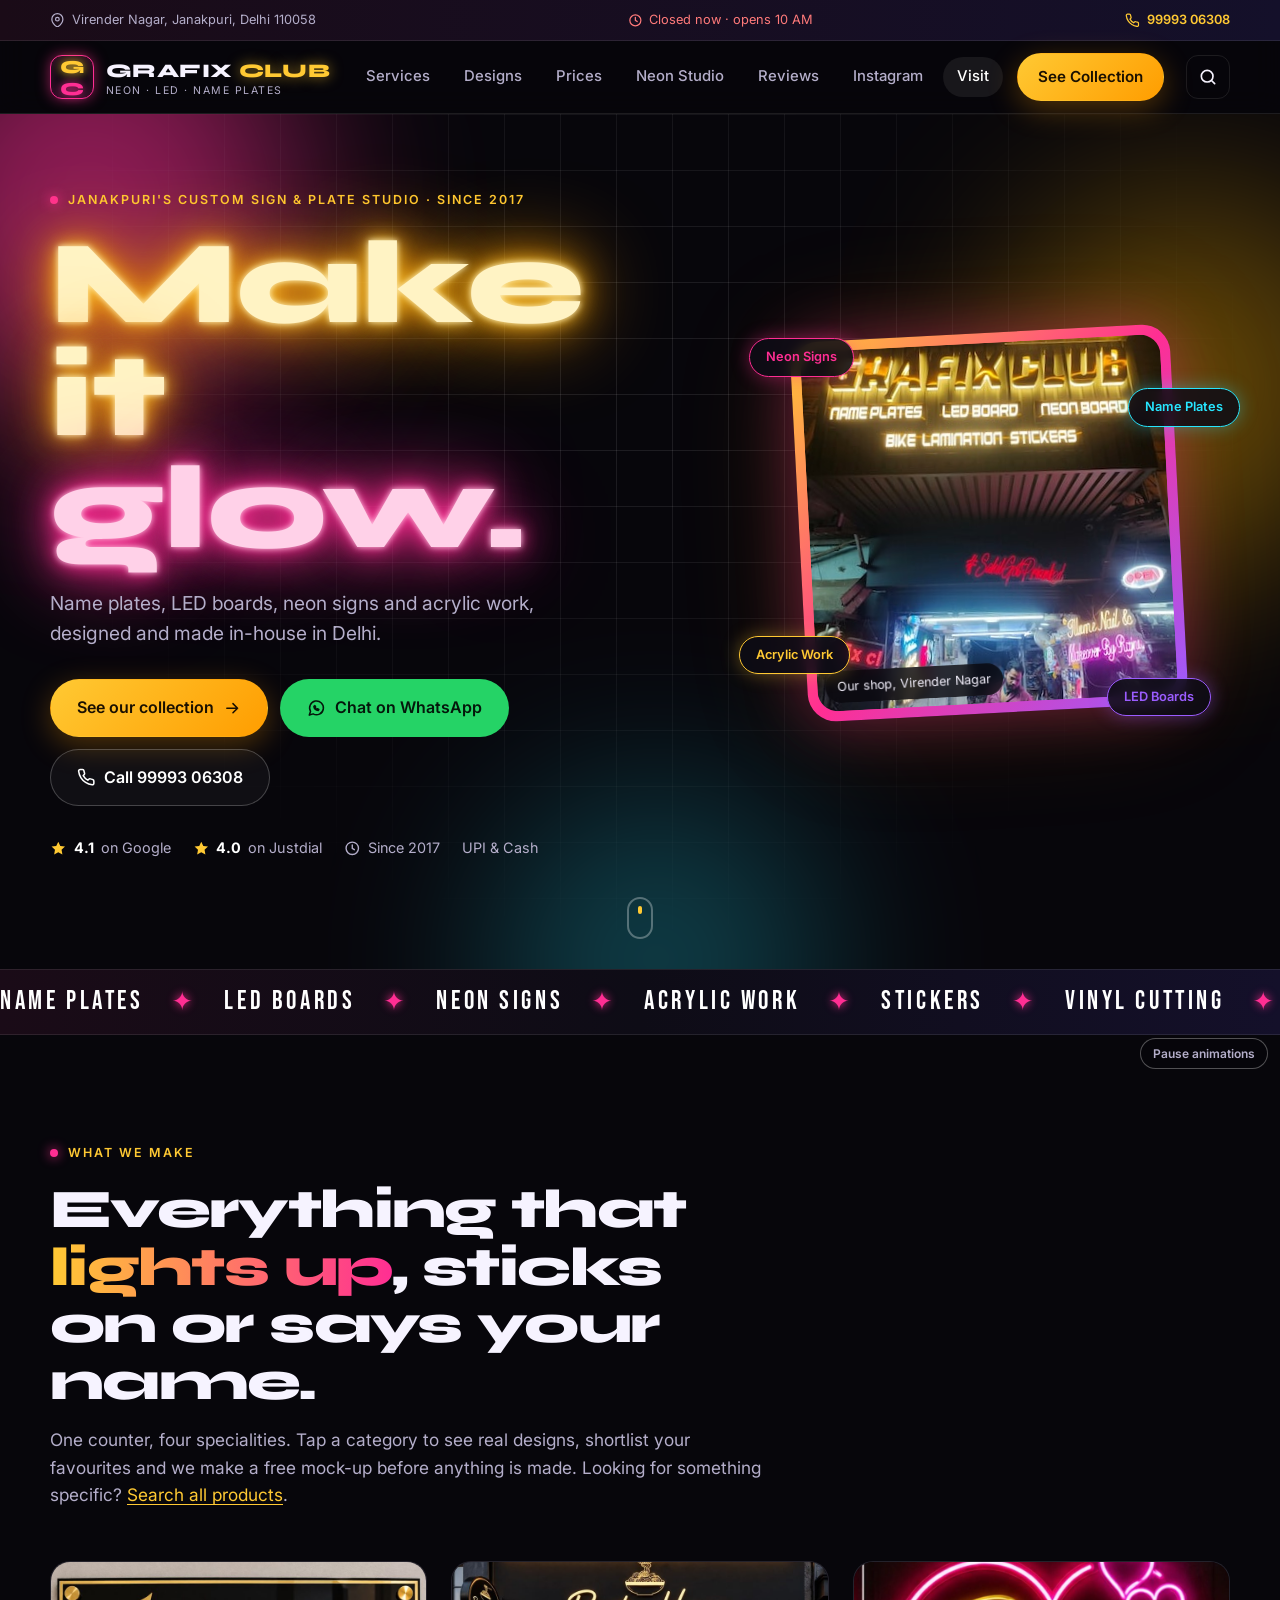
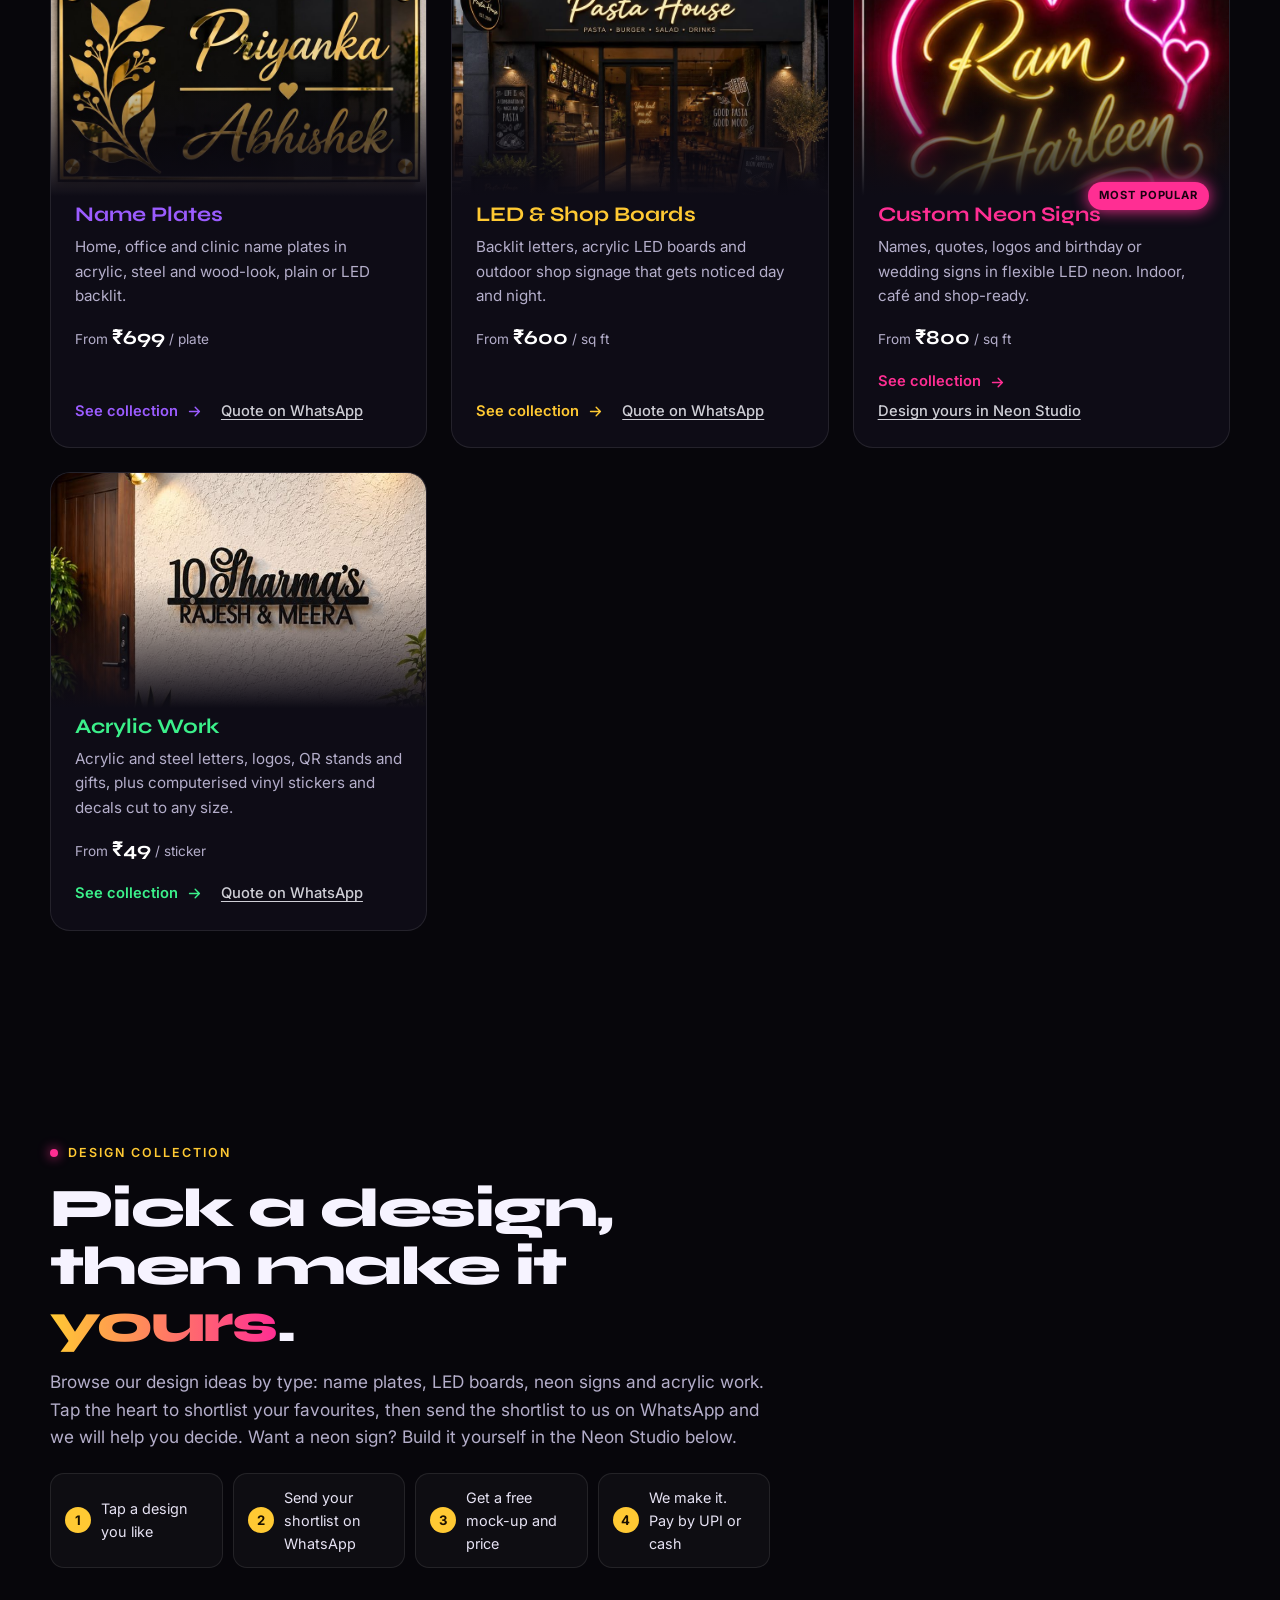
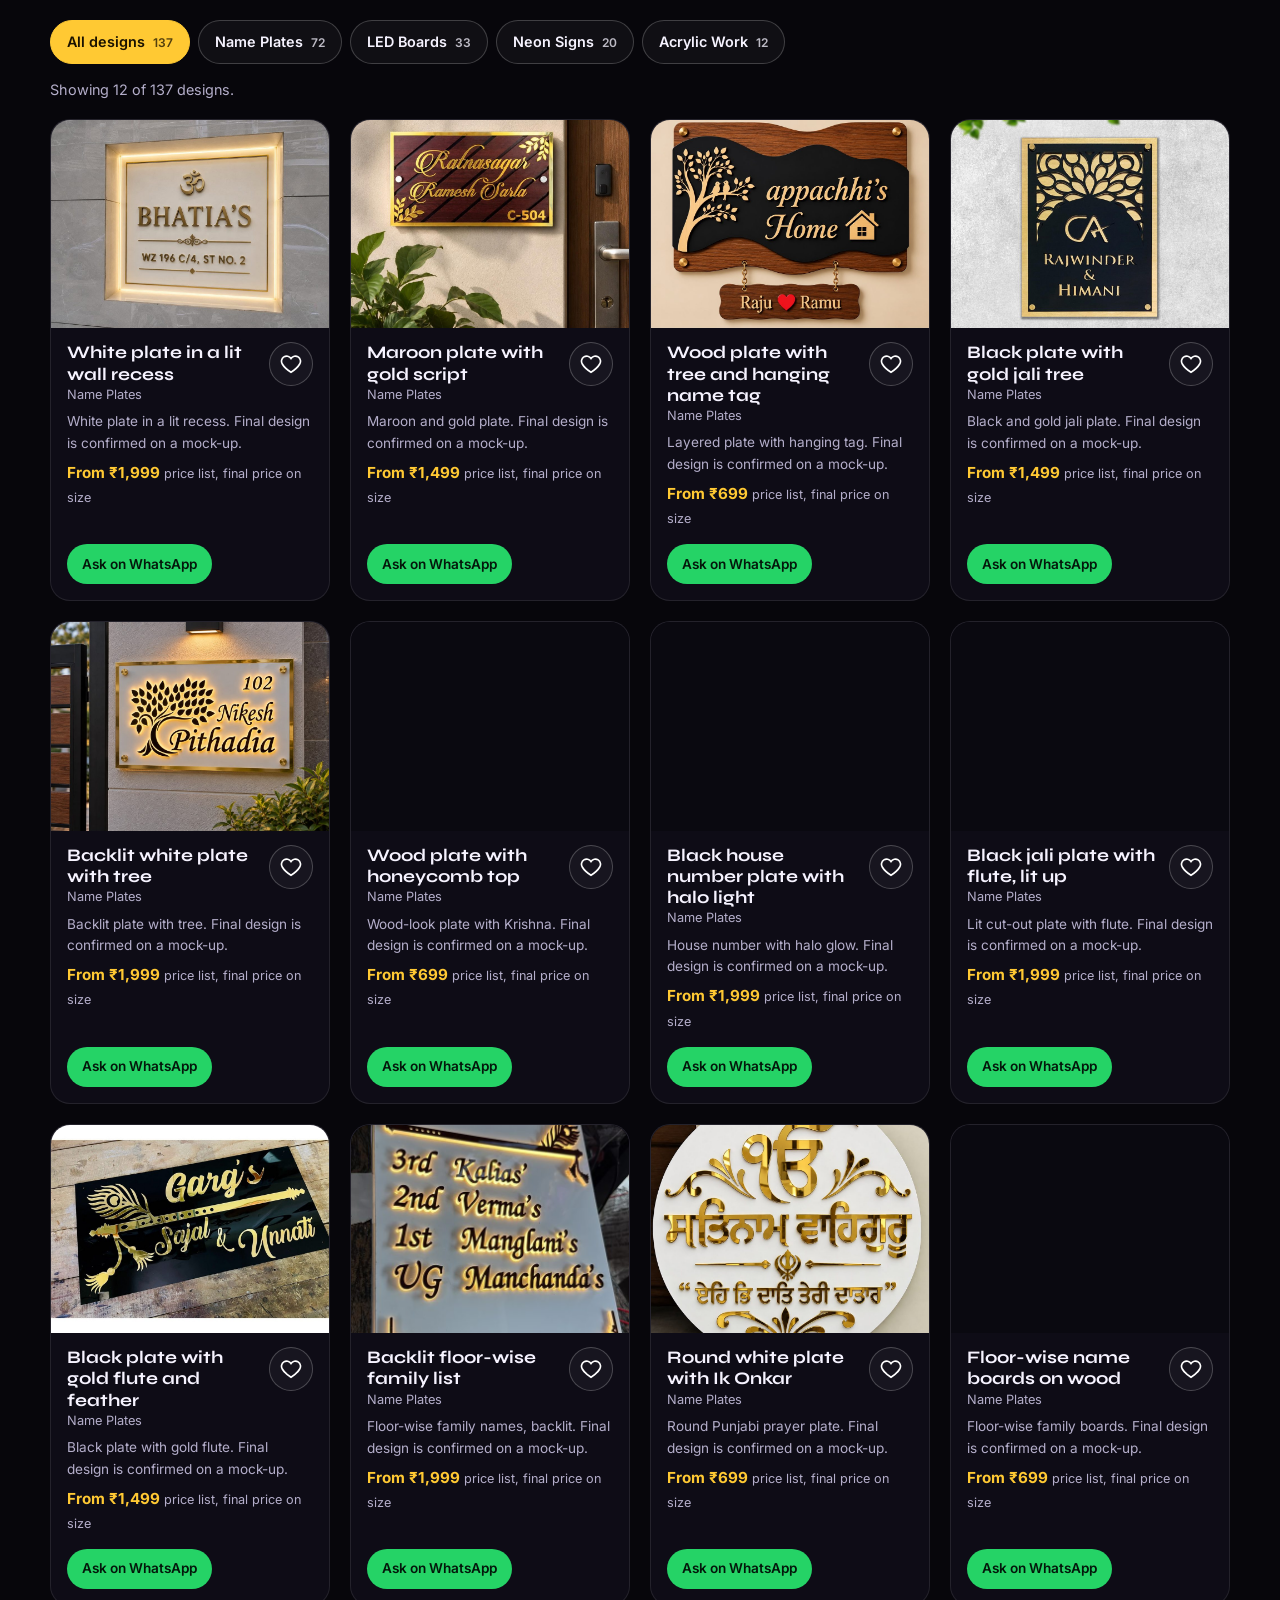
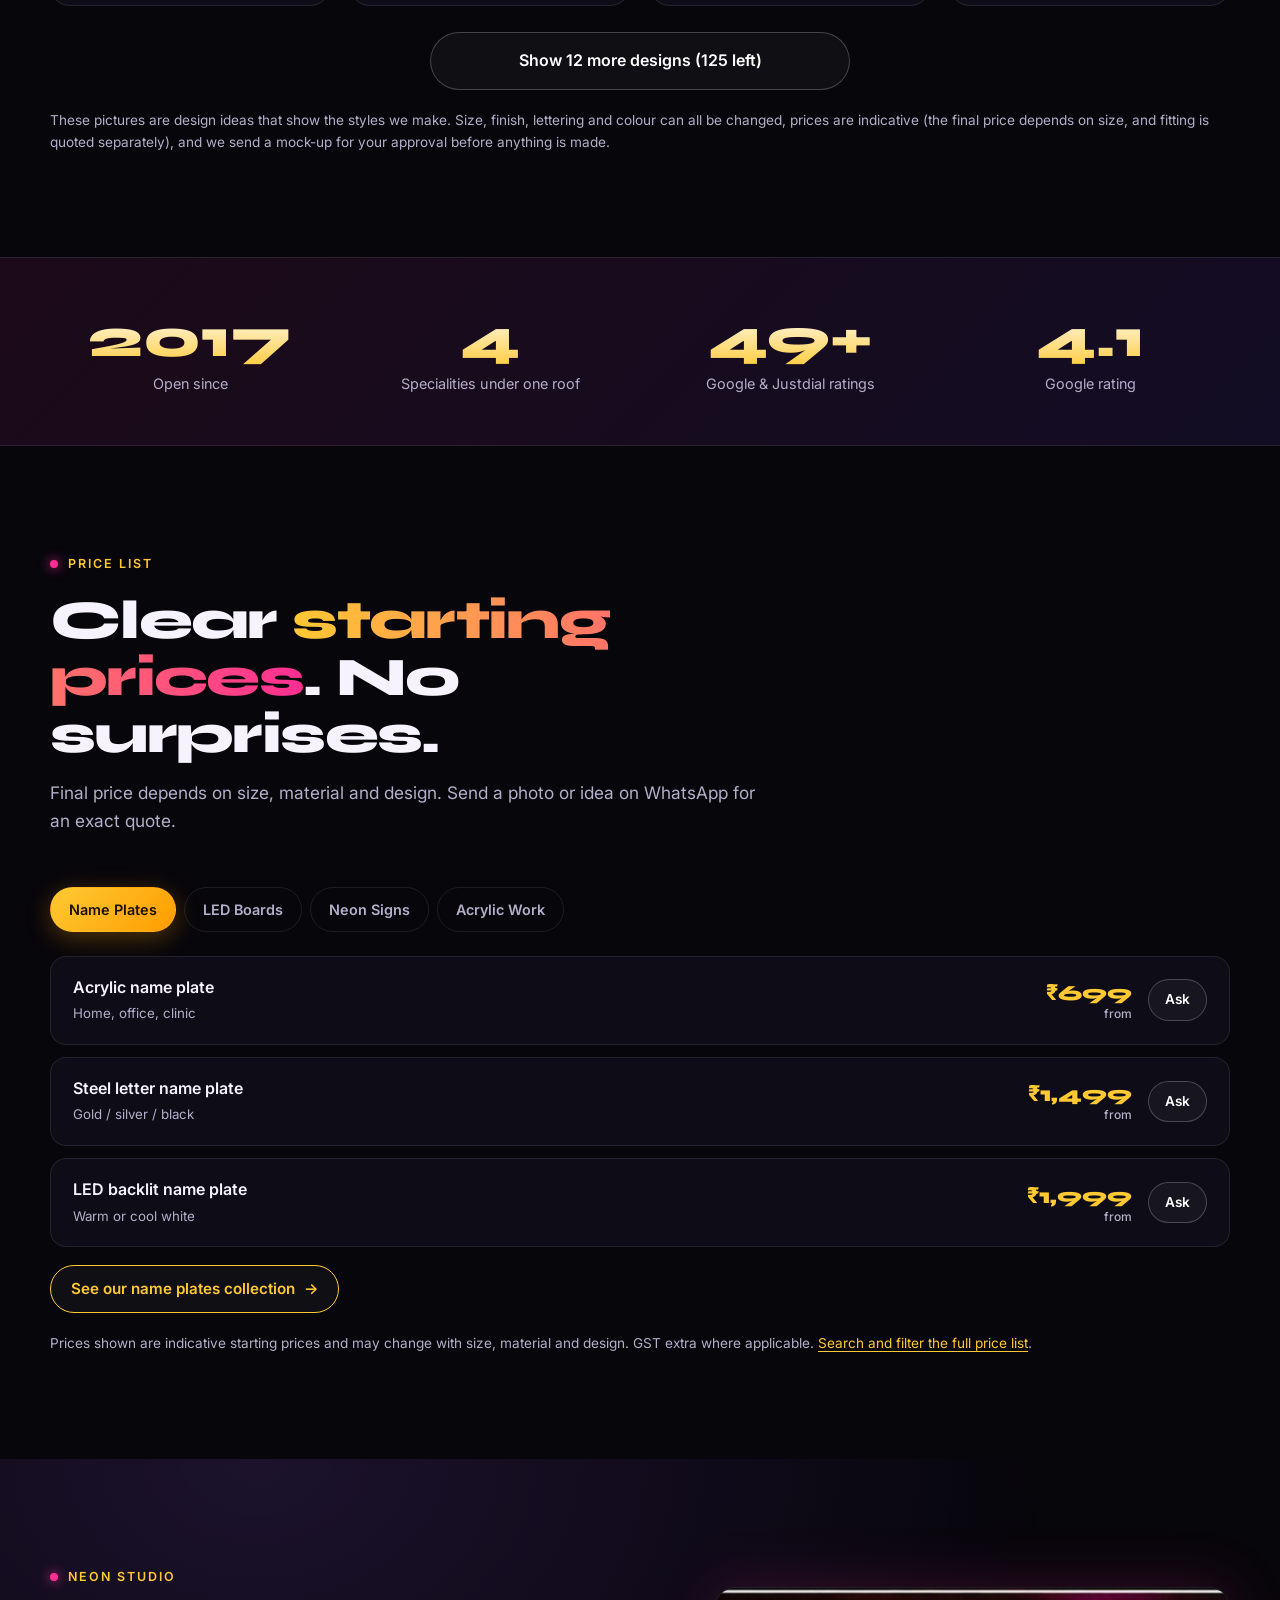
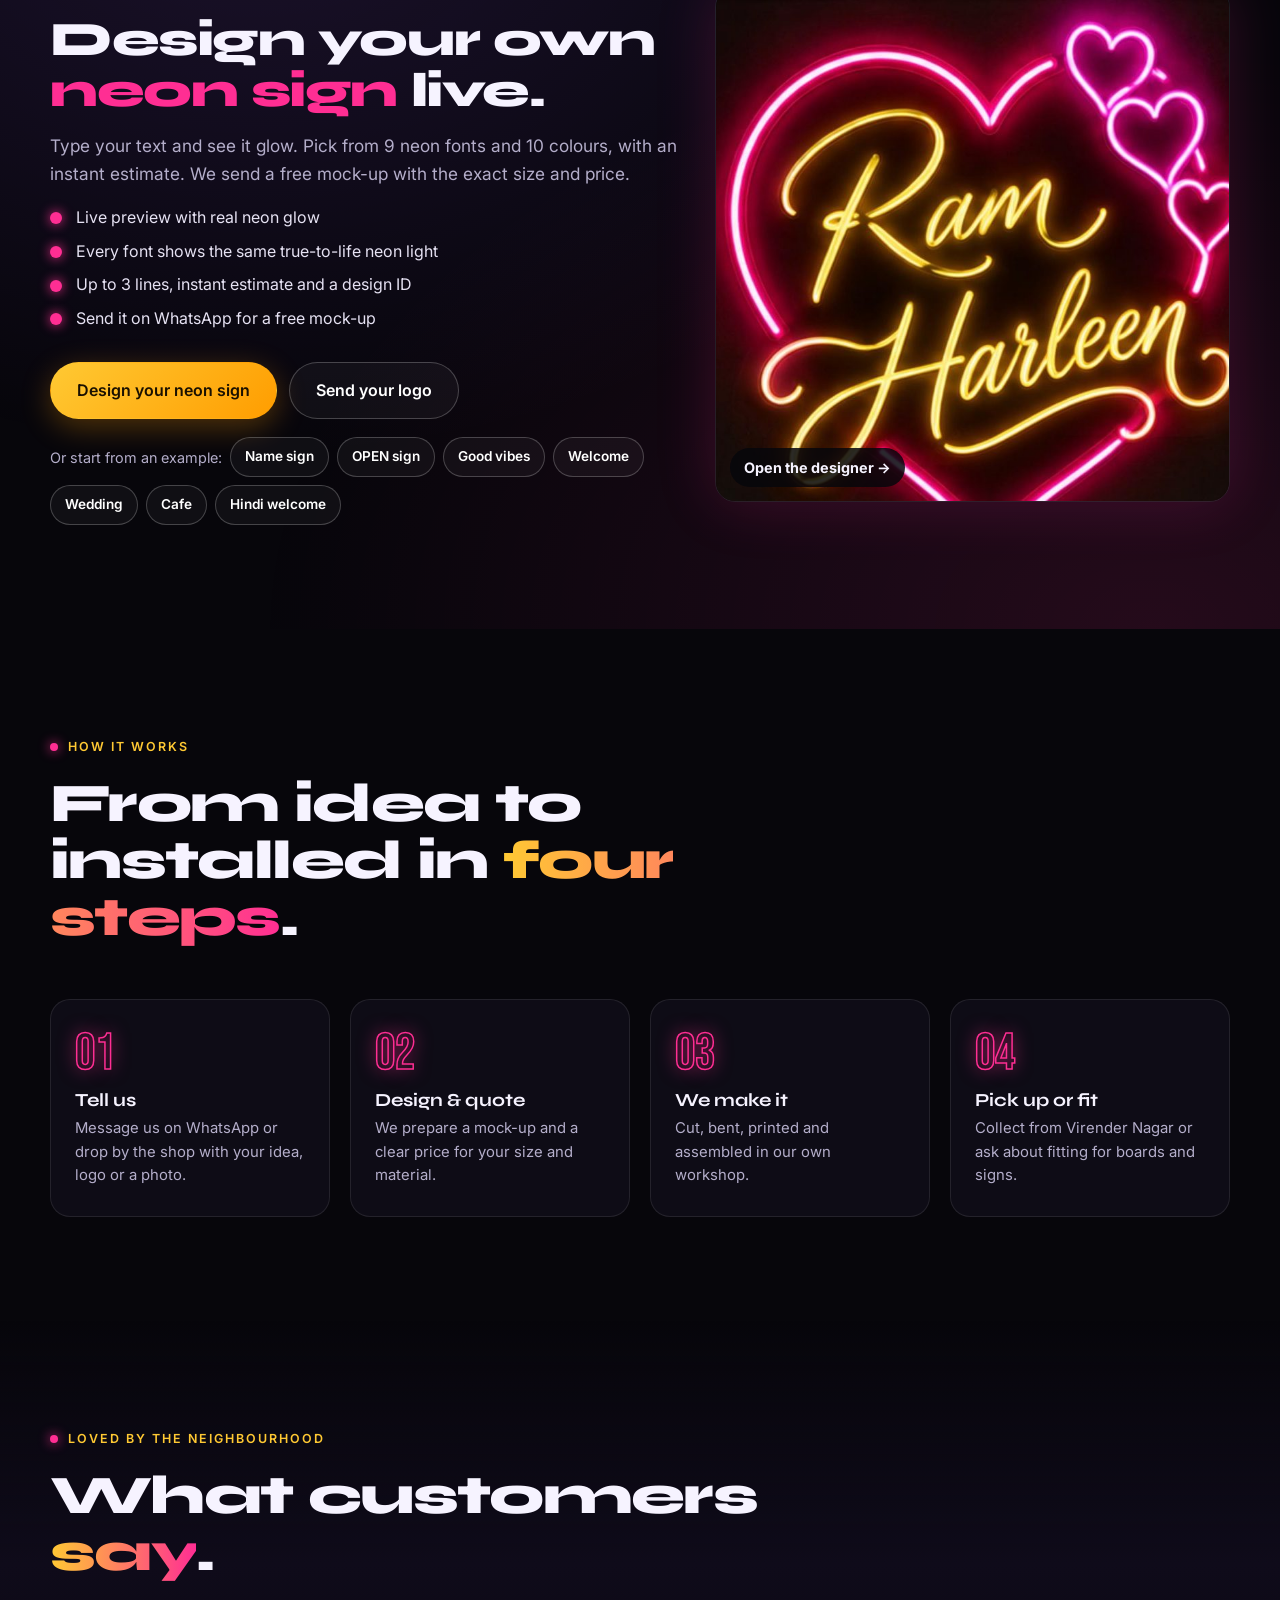
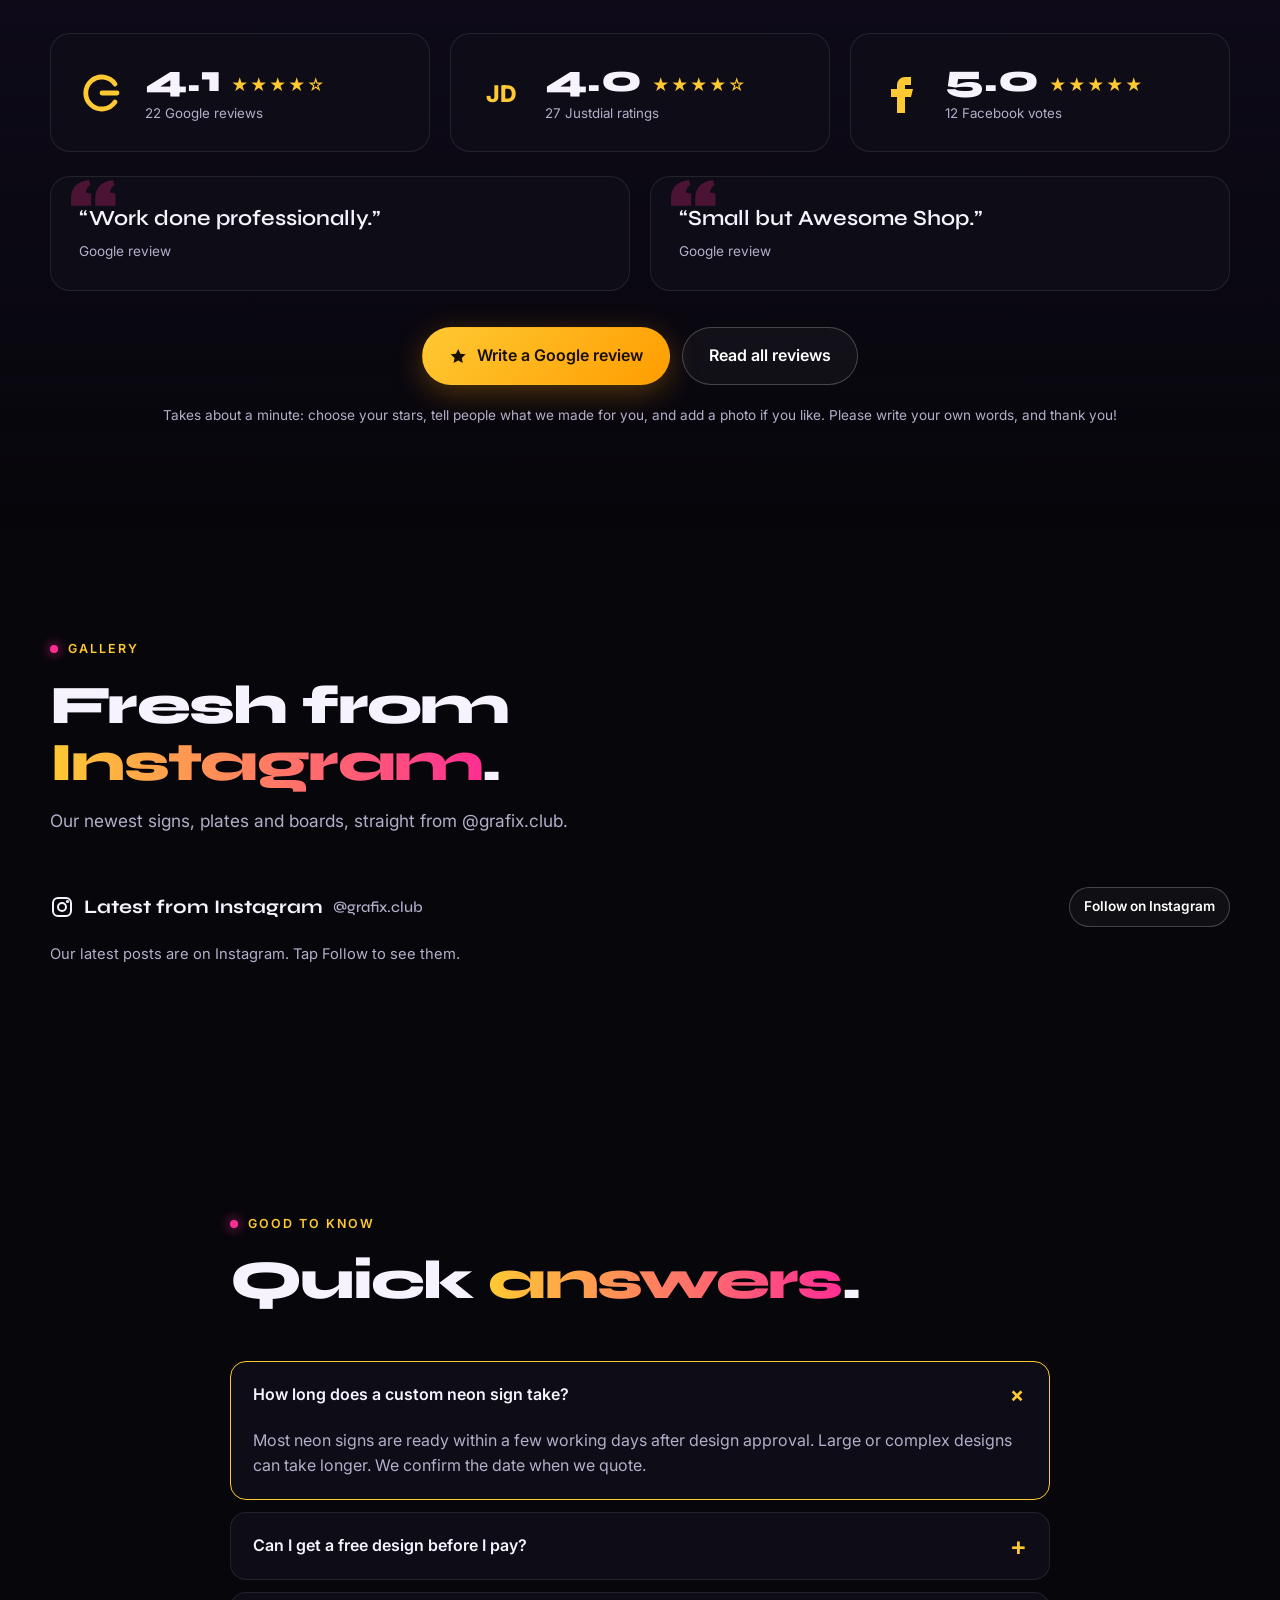
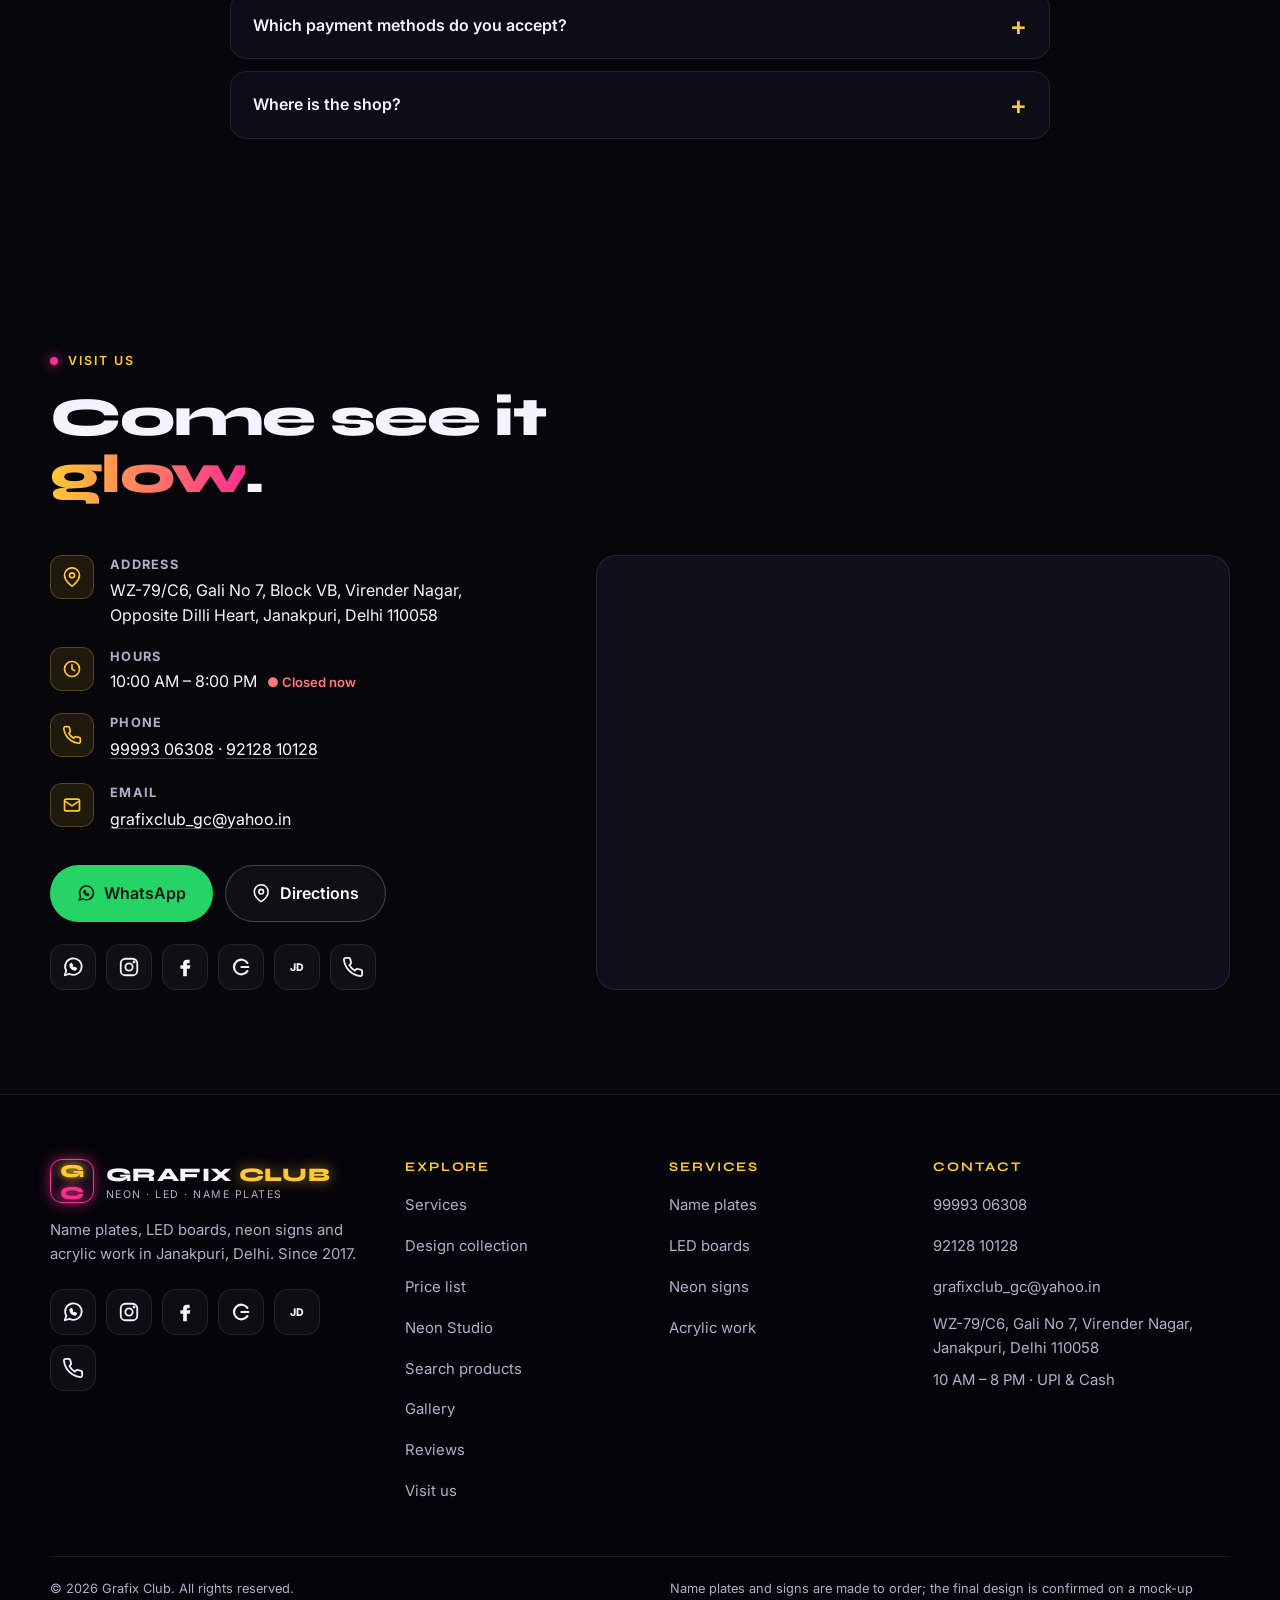
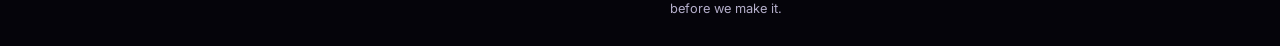
==== commit 20879e5d: "Mobile: remove bottom bar, 2-column designs with Show more, Design your neon sign button Co-Authored" ====
--- a/index.html
+++ b/index.html
@@ -815,11 +815,6 @@
   </div>
 </footer>
 
-<!-- mobile action bar -->
-<nav class="action-bar" aria-label="Quick actions">
-  <a class="coll" href="#collection" data-coll="all"><svg class="ic" aria-hidden="true"><use href="#i-star"/></svg>Designs</a>
-  <a data-link="directions" href="https://www.google.com/maps/dir/?api=1&amp;destination=Grafix+Club+WZ-79%2FC6+Gali+No+7+Virender+Nagar+Janakpuri+Delhi+110058" target="_blank" rel="noopener"><svg class="ic" aria-hidden="true"><use href="#i-pin"/></svg>Directions<span class="sr-only"> (opens in a new tab)</span></a>
-</nav>
 
 </body>
 </html>
--- a/style.css
+++ b/style.css
@@ -281,7 +281,6 @@
 .disc{max-width:560px}
 
 /* action bar (mobile) */
-.action-bar{display:none}
 
 /* reveal */
 html.js .reveal{opacity:0;transform:translateY(34px);transition:opacity .8s cubic-bezier(.2,.7,.2,1),transform .8s cubic-bezier(.2,.7,.2,1)}
@@ -312,8 +311,8 @@
   .topbar .tb-item:first-child{display:none}
 }
 @media (max-width:40em){
-  html{scroll-padding-bottom:84px}
-  body{padding-bottom:76px}
+  html{scroll-padding-bottom:16px}
+  body{padding-bottom:0}
   .section{padding:72px 0}
   .hero{padding:36px 0 90px}
   .hero-visual{min-height:330px}
@@ -332,10 +331,6 @@
   .g-item span{display:none}
   .scroll-cue{display:none}
   .brand-text small{display:none}
-  .action-bar{position:fixed;inset:auto 0 0 0;z-index:110;display:grid;grid-template-columns:repeat(2,minmax(0,1fr));gap:8px;padding:10px 12px calc(10px + env(safe-area-inset-bottom));background:rgba(7,6,11,.94);backdrop-filter:blur(14px);border-top:1px solid var(--line)}
-  .action-bar a{display:flex;align-items:center;justify-content:center;gap:7px;padding:12px 6px;border-radius:14px;font-weight:600;font-size:.88rem;background:rgba(255,255,255,.07)}
-  .action-bar a.wa{background:var(--green);color:#04170b}
-  .action-bar a.coll{background:linear-gradient(135deg,var(--gold),var(--amber));color:#1a1000}
 }
 @media (hover:none){.cursor-glow{display:none}.card::before{display:none}}
 @media (prefers-reduced-motion:reduce){
@@ -636,7 +631,32 @@
 .coll-bar{position:sticky;bottom:12px;margin-top:22px;z-index:20;display:flex;flex-wrap:wrap;gap:12px;align-items:center;justify-content:space-between;padding:14px 18px;border-radius:16px;background:#1a1626;border:1.5px solid var(--gold);box-shadow:0 8px 30px rgba(0,0,0,.5)}
 .coll-bar p{font-size:.92rem;flex:1 1 240px}
 .coll-bar-actions{display:flex;gap:8px;flex-wrap:wrap}
-@media (max-width:40em){.coll-grid{grid-template-columns:repeat(auto-fill,minmax(210px,1fr));gap:14px}}
+.coll-cta{display:flex;flex-wrap:wrap;align-items:center;justify-content:space-between;gap:14px;margin:0 0 18px;padding:16px 18px;border-radius:16px;background:linear-gradient(135deg,rgba(255,45,149,.16),rgba(255,201,51,.1));border:1.5px solid var(--pink)}
+.coll-cta[hidden]{display:none}
+.coll-cta p{flex:1 1 240px;font-size:.95rem;color:var(--mute)}
+.coll-cta p b{display:block;color:#fff;font-size:1.05rem}
+.coll-cta .btn{flex:none}
+@media (max-width:40em){.coll-cta .btn{width:100%;justify-content:center}}
+.coll-more{display:flex;justify-content:center;margin-top:26px}
+.coll-more .btn{width:100%;max-width:420px}
+@media (max-width:40em){
+  .coll-grid{grid-template-columns:repeat(2,minmax(0,1fr));gap:10px}
+  .coll-card{border-radius:14px}
+  .coll-body{padding:10px 10px 12px;gap:4px}
+  .coll-body h3{font-size:.92rem;line-height:1.25}
+  .coll-cat{font-size:.72rem}
+  .coll-meta{display:none}
+  .coll-price{font-size:.85rem}
+  .coll-price small{display:none}
+  .coll-actions{padding-top:6px}
+  .coll-actions .btn{width:100%;justify-content:center;padding:9px 8px;font-size:.8rem;min-height:44px;animation:none}
+  .fav{width:40px;height:40px}
+  .fav svg{width:20px;height:20px}
+  .coll-top{gap:6px}
+  .coll-filters{flex-wrap:nowrap;overflow-x:auto;scrollbar-width:none;-webkit-overflow-scrolling:touch;margin-inline:-16px;padding:2px 16px 6px;scroll-snap-type:x proximity}
+  .coll-filters::-webkit-scrollbar{display:none}
+  .coll-filters .chip-btn{flex:none;min-height:44px;scroll-snap-align:start}
+}
 
 /* ---------- Collection: name plates and shop letters (CSS drawings, not photos) ---------- */
 .cw-w-light{background:linear-gradient(160deg,#ece6da,#cfc7b8)}
@@ -805,10 +825,7 @@
 html{-webkit-tap-highlight-color:transparent}
 a,button,label,.chip-btn,summary{touch-action:manipulation}
 @media (max-width:40em){
-  .action-bar{grid-template-columns:repeat(2,minmax(0,1fr));gap:6px;padding:8px 8px calc(8px + env(safe-area-inset-bottom))}
-  .action-bar a{flex-direction:column;gap:2px;padding:7px 2px;min-height:48px;font-size:.72rem;line-height:1.15;border-radius:12px;white-space:nowrap}
-  .action-bar .ic{width:20px;height:20px}
-  .coll-bar{bottom:calc(var(--ab,72px) + 10px);margin-top:16px;padding:10px 12px;gap:8px;border-radius:14px;flex-direction:column;align-items:stretch;flex-wrap:nowrap}
+  .coll-bar{bottom:calc(10px + env(safe-area-inset-bottom));margin-top:16px;padding:10px 12px;gap:8px;border-radius:14px;flex-direction:column;align-items:stretch;flex-wrap:nowrap}
   .coll-bar p{flex:none;font-size:.85rem;white-space:nowrap;overflow:hidden;text-overflow:ellipsis}
   .coll-bar-actions{flex-wrap:nowrap}
   .coll-bar-actions .btn{flex:1 1 auto;justify-content:center;white-space:nowrap;padding-inline:12px;font-size:.84rem}
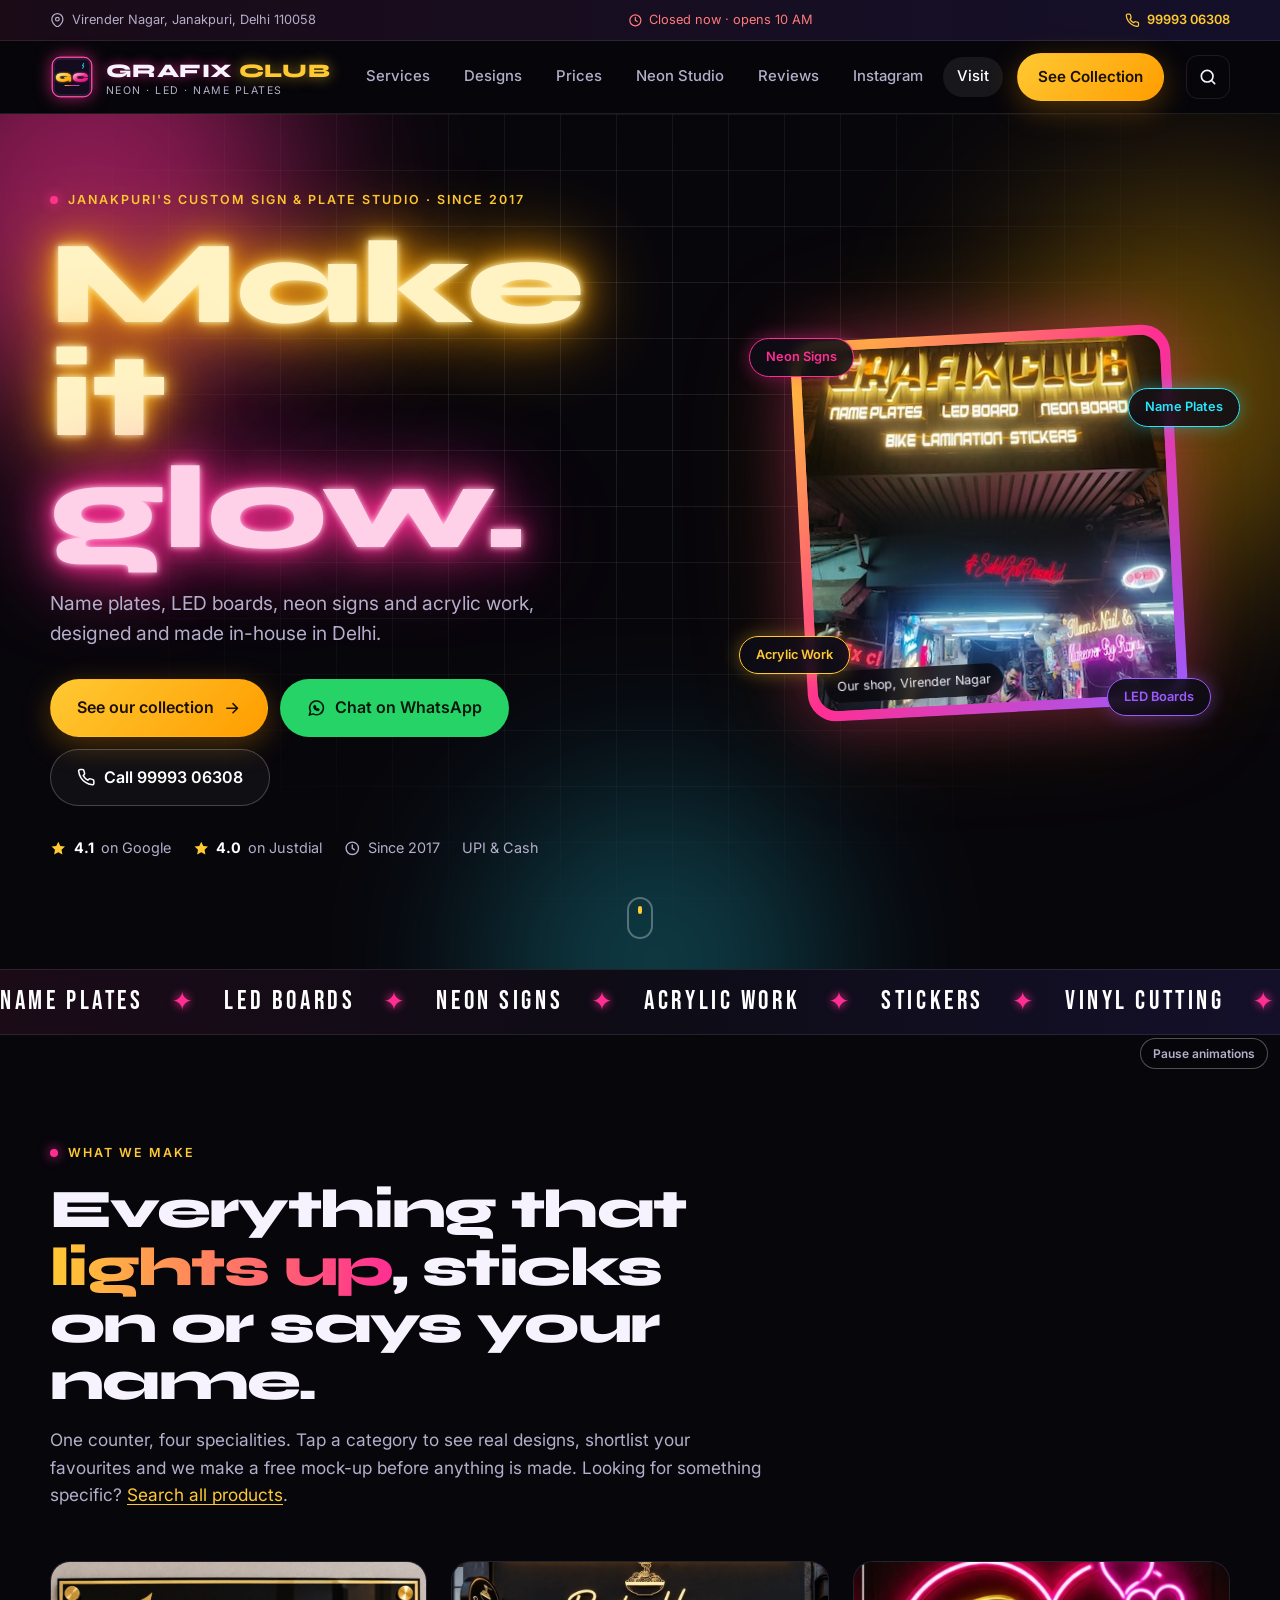
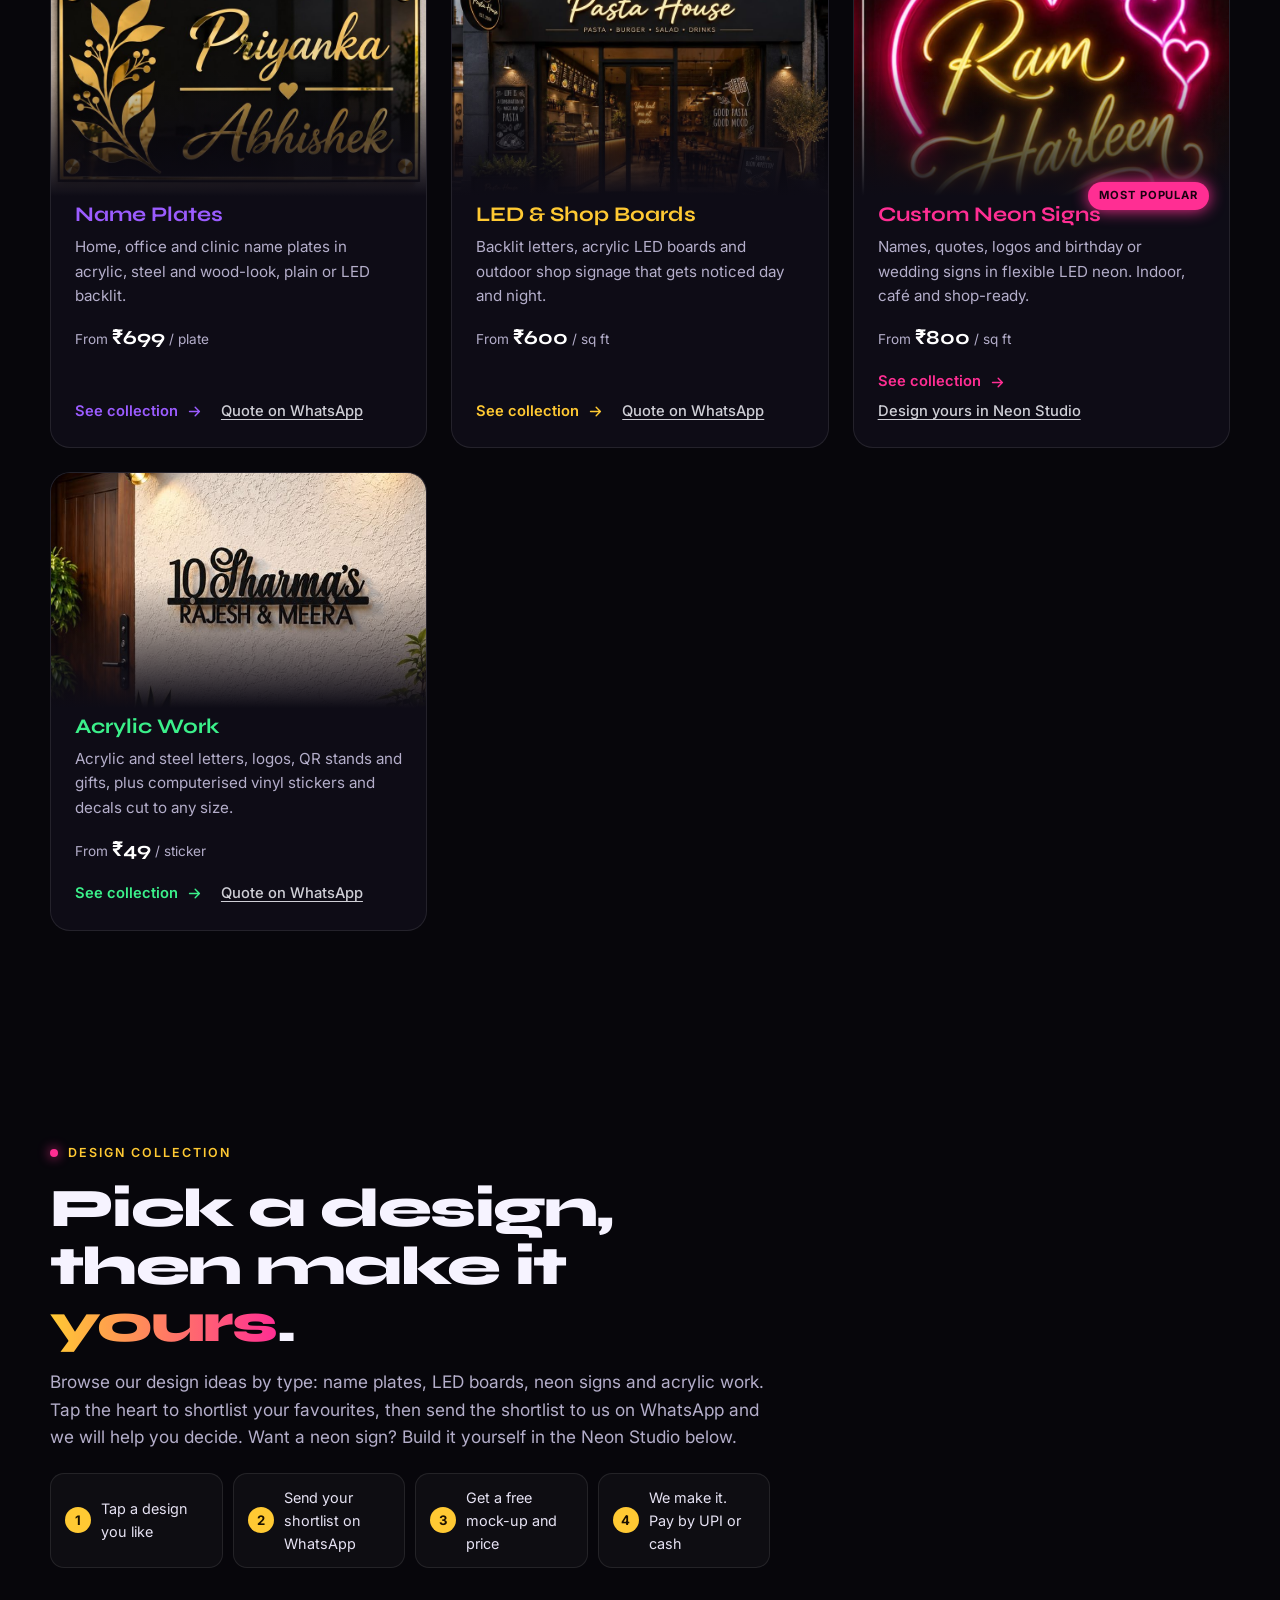
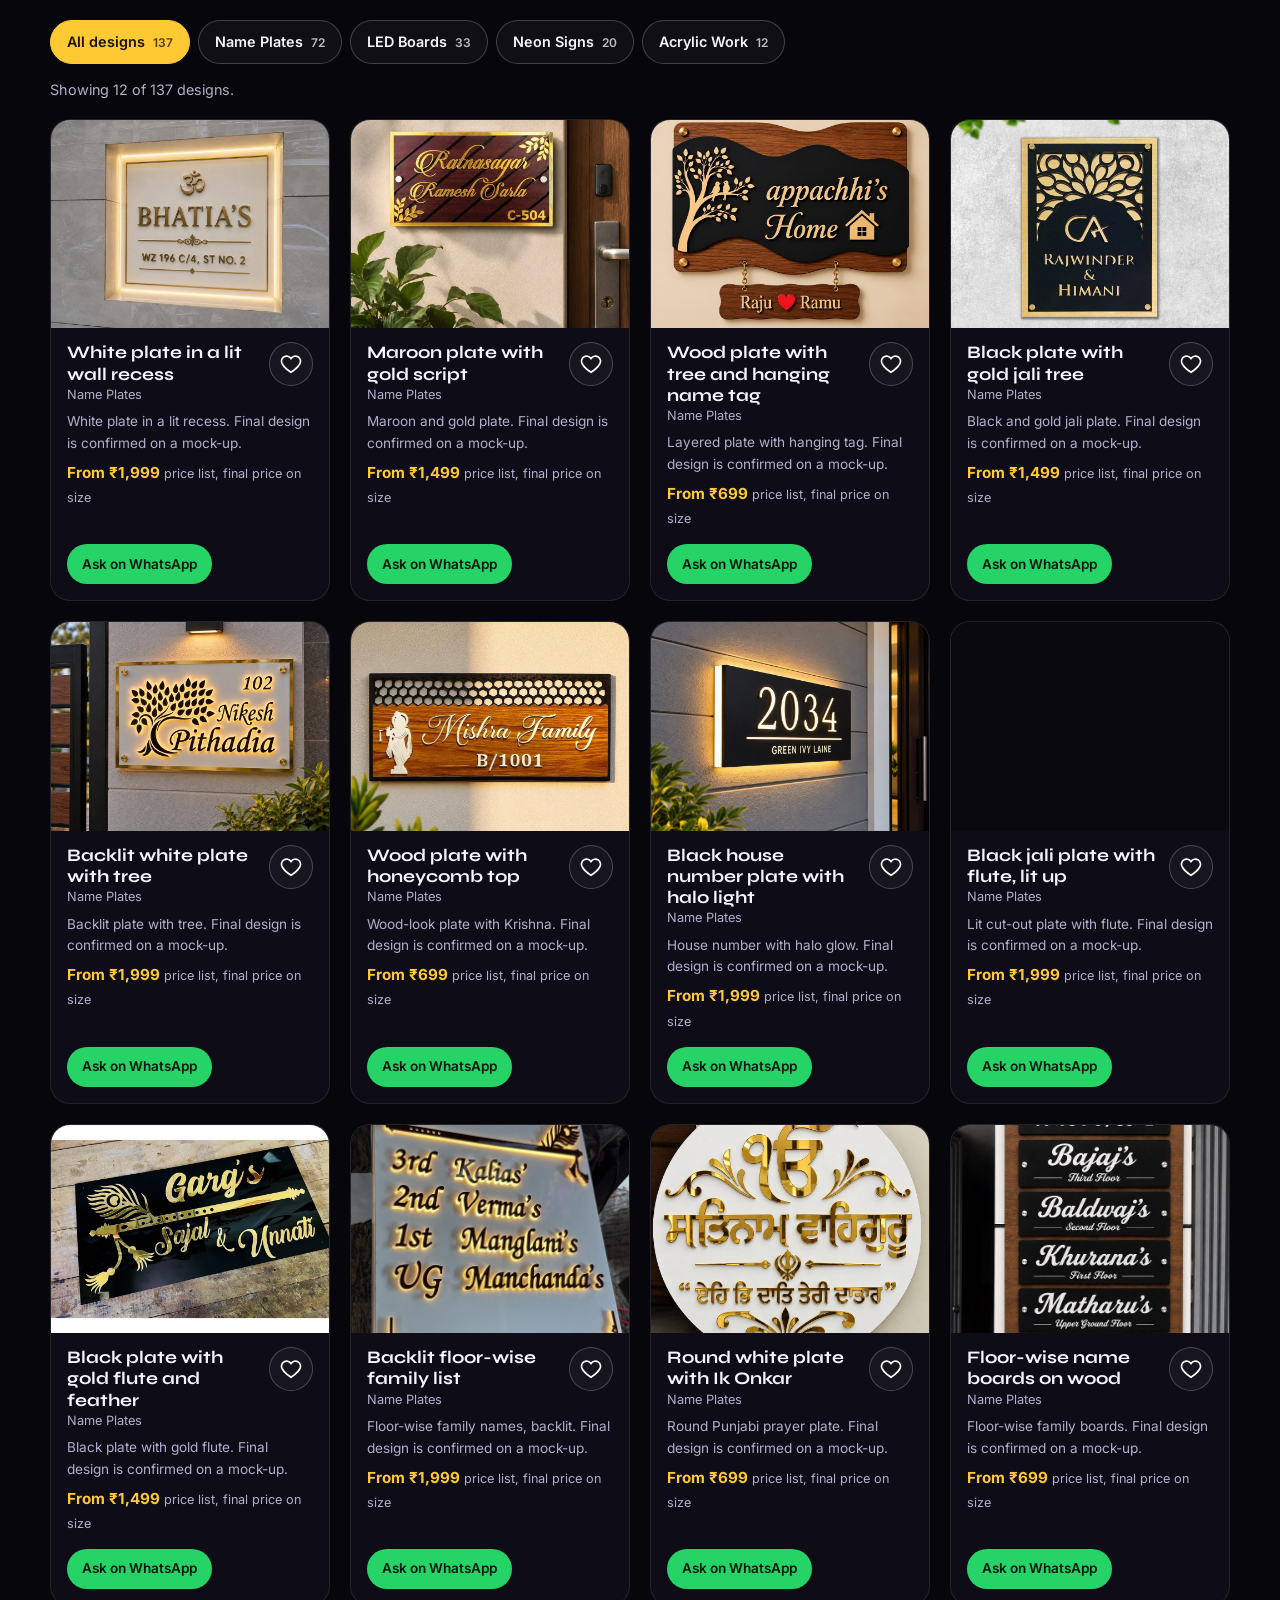
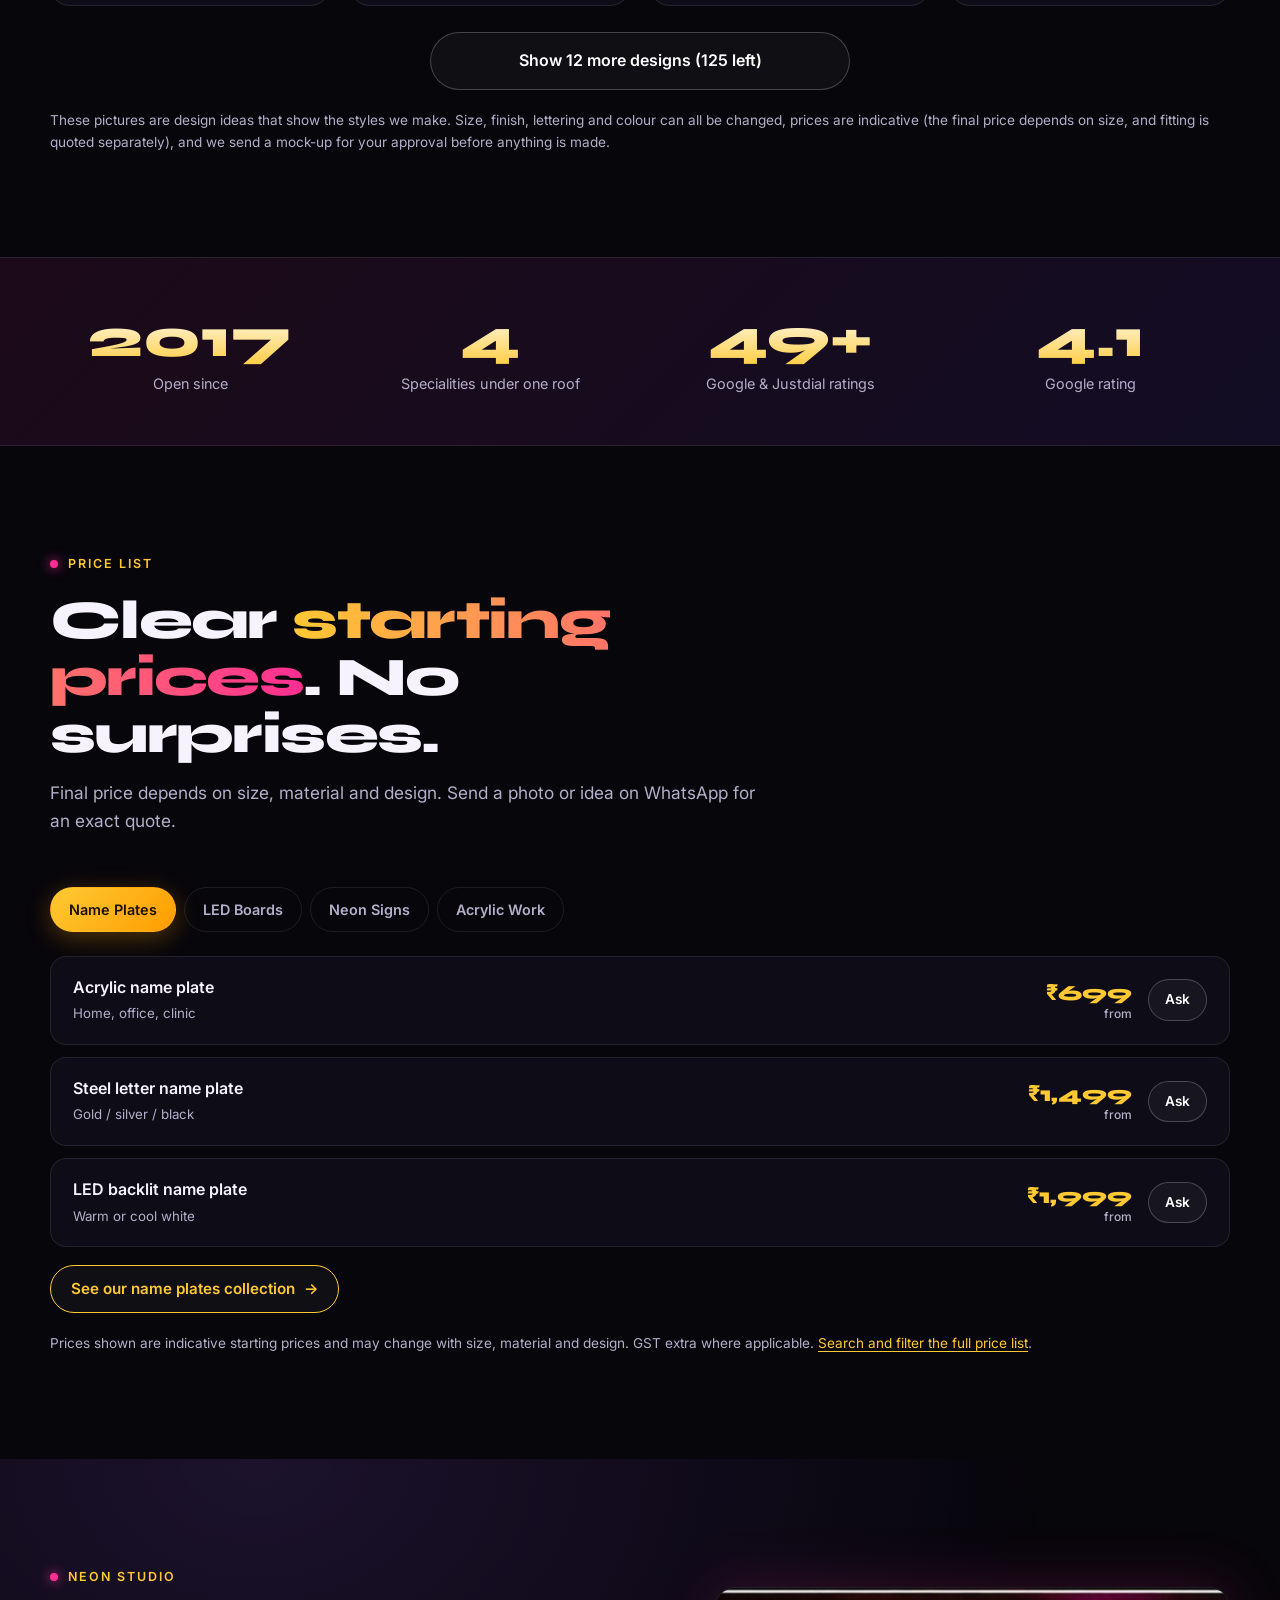
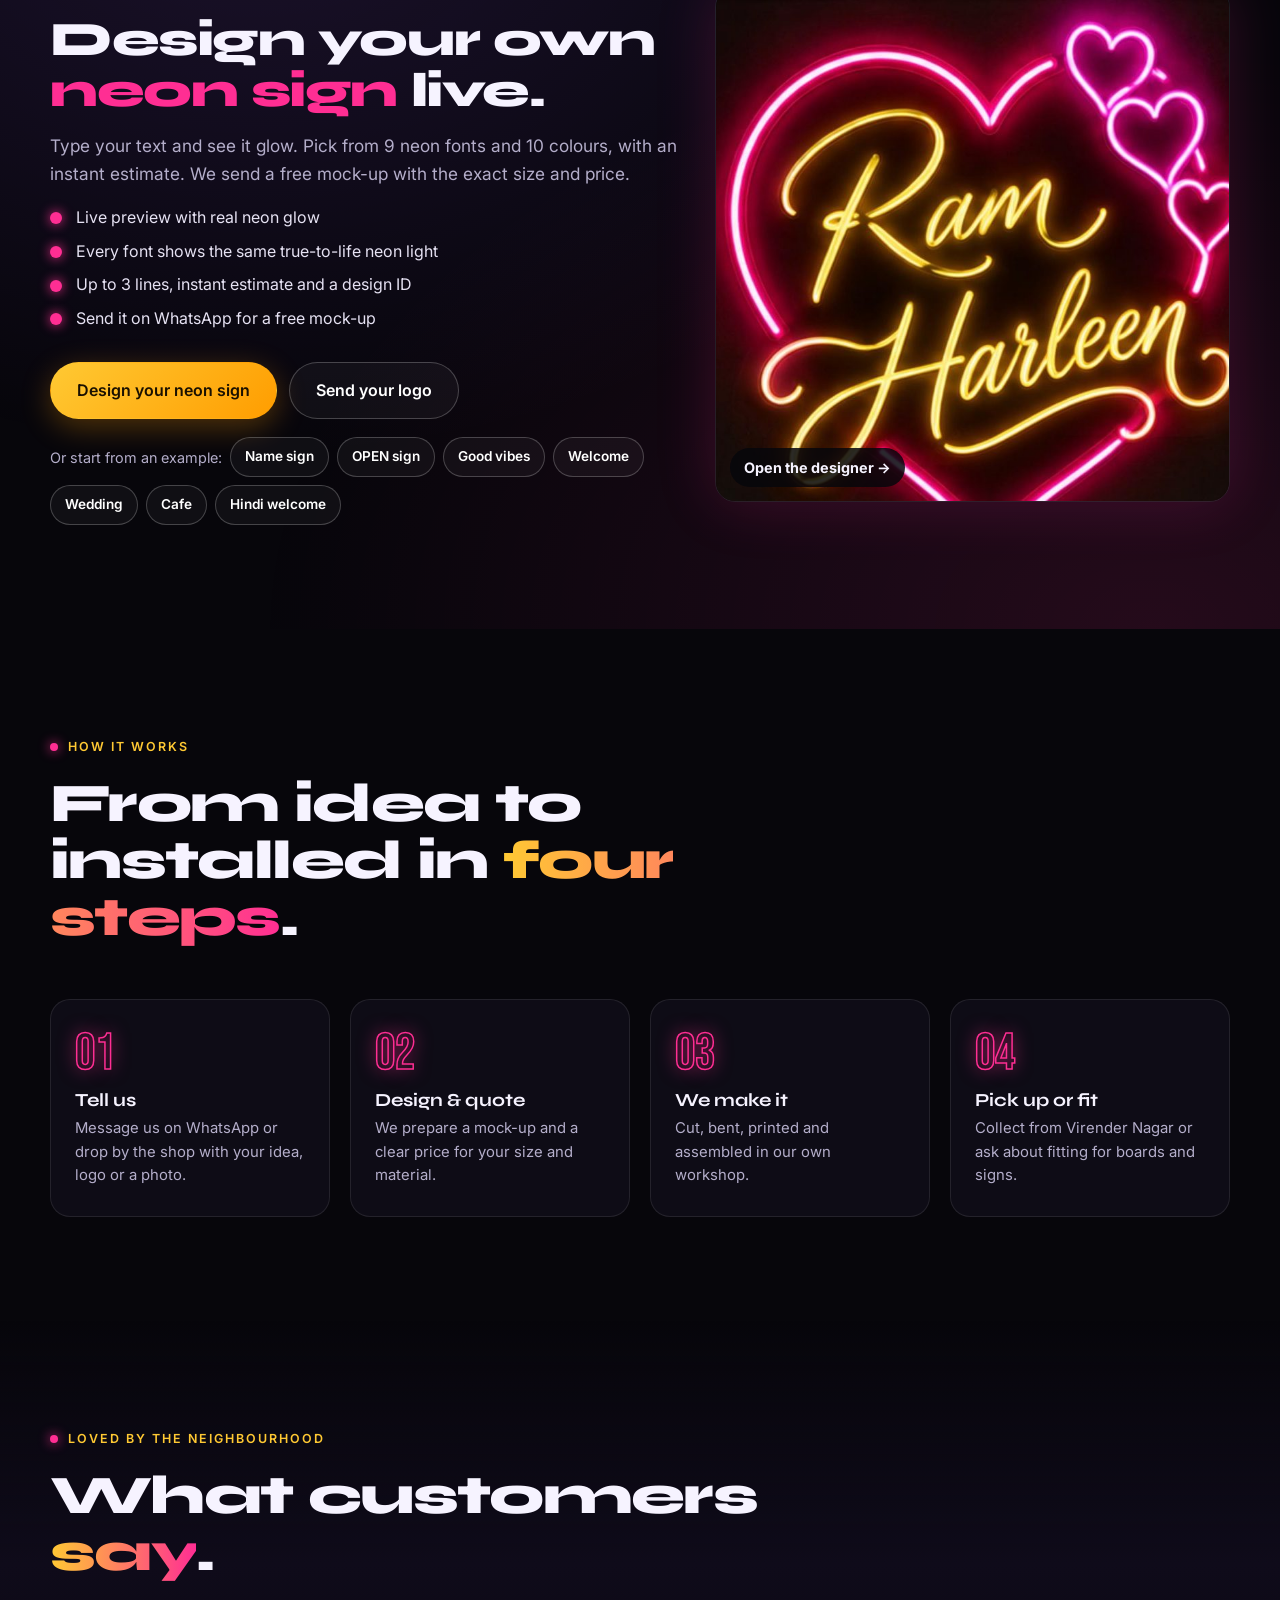
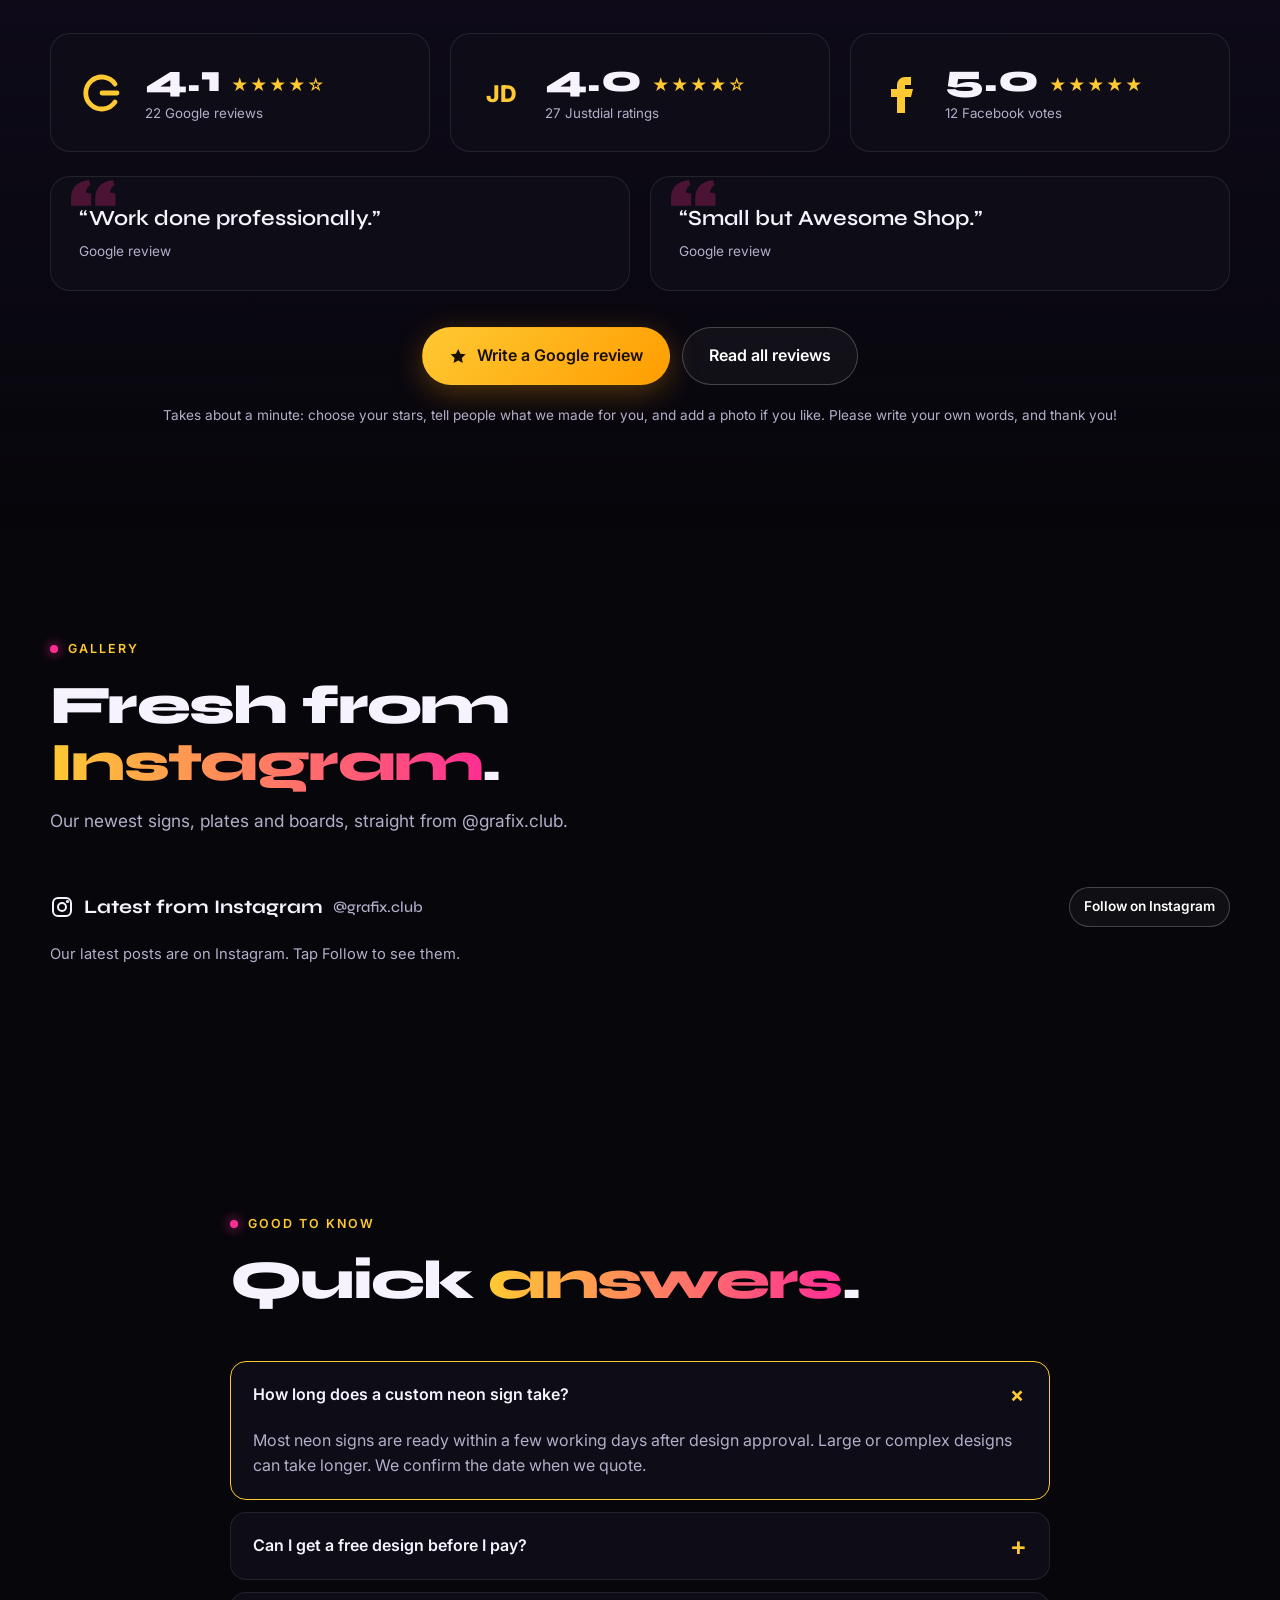
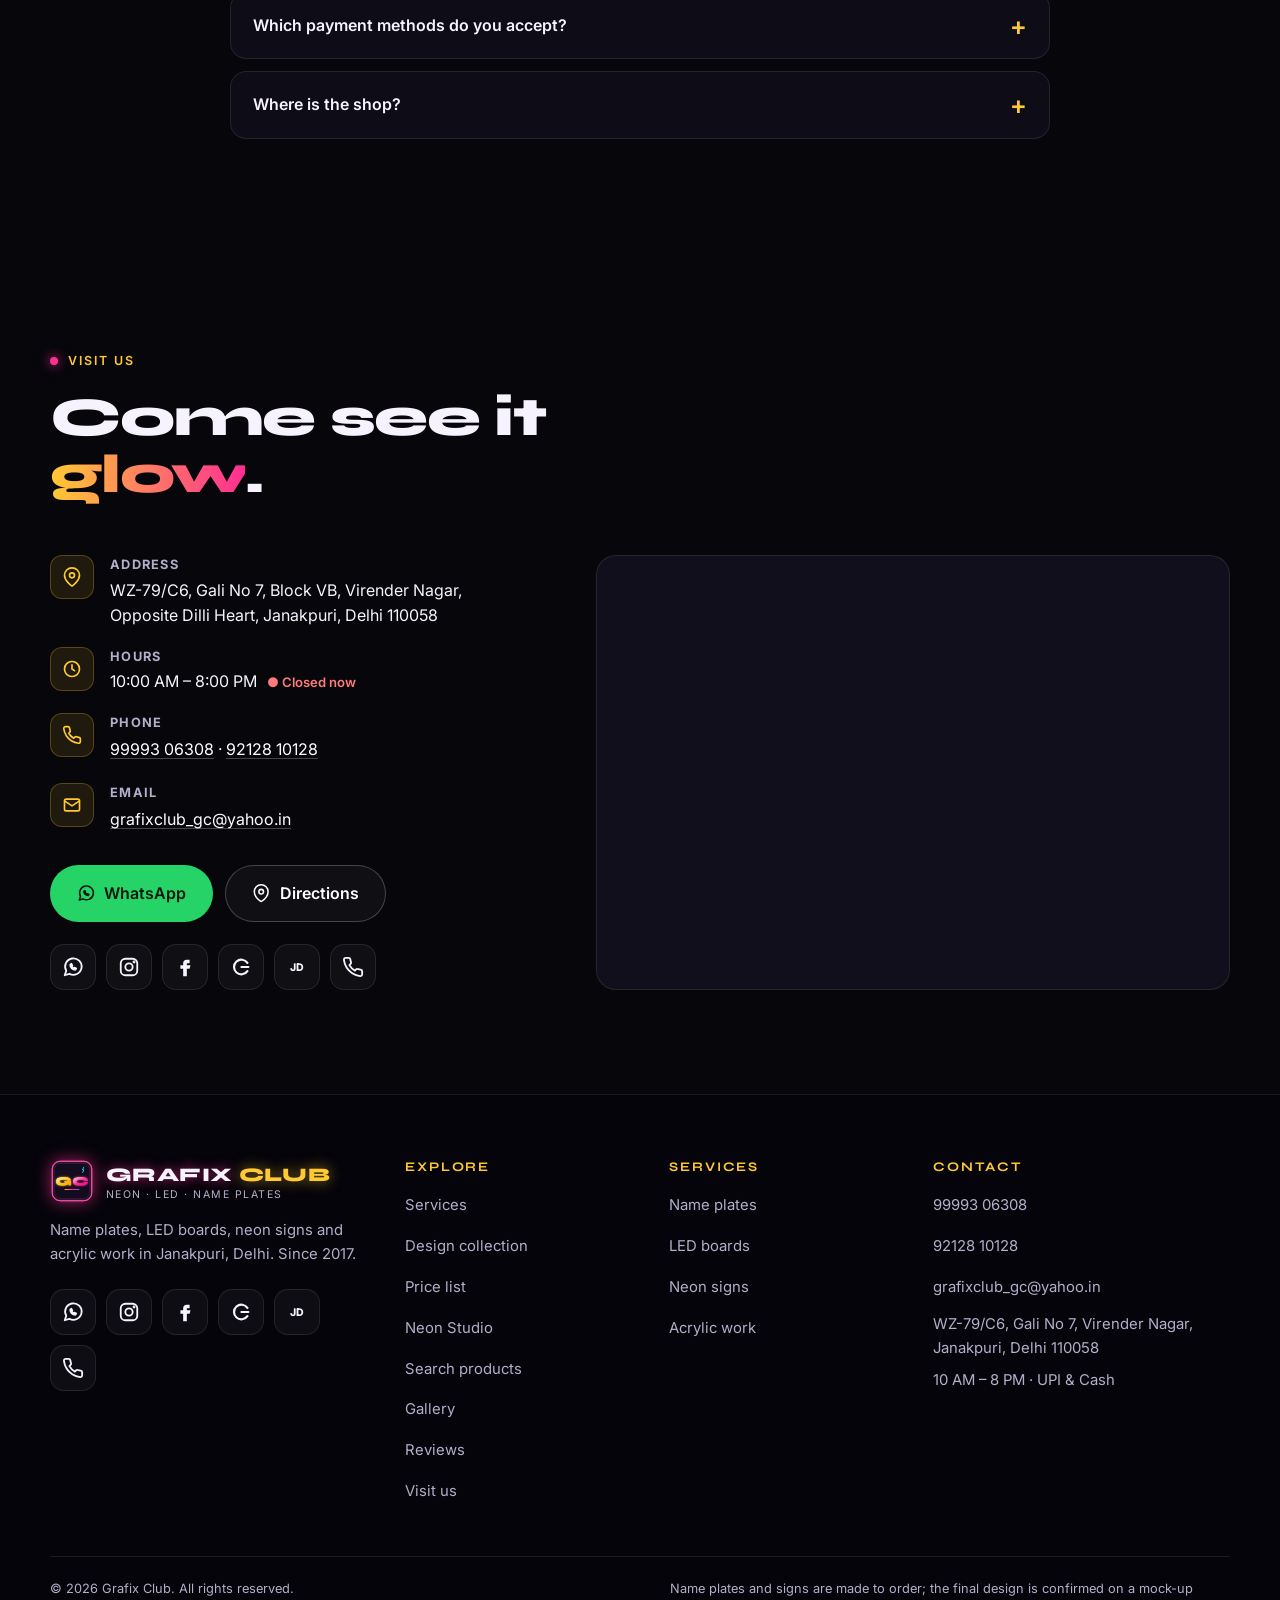
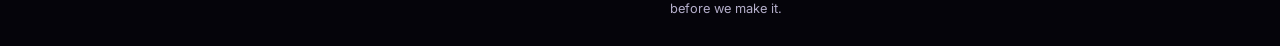
==== commit 1471ea0f: "New Grafix Club logo (Orshot design): header, footer, favicon, touch icon, schema logo Co-Authored-B" ====
--- a/index.html
+++ b/index.html
@@ -9,6 +9,7 @@
 <meta name="theme-color" content="#07060b">
 <link rel="canonical" href="https://www.grafixclub.in/">
 <link rel="icon" href="favicon.svg" type="image/svg+xml">
+<link rel="apple-touch-icon" href="apple-touch-icon.png">
 <meta property="og:type" content="website">
 <meta property="og:site_name" content="Grafix Club">
 <meta property="og:locale" content="en_IN">
@@ -346,7 +347,7 @@
   </div>
   <div class="wrap nav-in">
     <a class="brand" href="./">
-      <span class="brand-mark" aria-hidden="true"><span>G</span>C</span>
+      <img class="brand-mark" src="assets/logo/grafix-icon.svg" alt="" width="44" height="44" decoding="async">
       <span class="brand-text"><b>GRAFIX <i>CLUB</i></b><small>Neon · LED · Name Plates</small></span>
       <span class="sr-only"> – home page</span>
     </a>
@@ -785,7 +786,7 @@
   <div class="wrap foot-grid">
     <div class="foot-brand">
       <a class="brand" href="./">
-        <span class="brand-mark" aria-hidden="true"><span>G</span>C</span>
+        <img class="brand-mark" src="assets/logo/grafix-icon.svg" alt="" width="44" height="44" decoding="async">
         <span class="brand-text"><b>GRAFIX <i>CLUB</i></b><small>Neon · LED · Name Plates</small></span>
         <span class="sr-only"> – home page</span>
       </a>
--- a/style.css
+++ b/style.css
@@ -49,11 +49,9 @@
 .status-open{color:#3bf08a}.status-closed{color:#ff7a7a}
 .nav-in{display:flex;align-items:center;justify-content:space-between;padding:12px 0;gap:16px}
 .brand{display:flex;align-items:center;gap:12px}
-.brand-mark{width:44px;height:44px;border-radius:12px;display:grid;place-items:center;font:800 1.15rem var(--ff-d);letter-spacing:-.04em;background:#0b0912;color:var(--pink);border:1.5px solid var(--pink);box-shadow:0 0 14px rgba(255,46,147,.55),inset 0 0 12px rgba(255,46,147,.25);position:relative}
-.brand-mark span{color:var(--gold);margin-right:-1px;text-shadow:0 0 10px var(--gold)}
-.brand-mark{text-shadow:0 0 10px var(--pink)}
+.brand-mark{width:44px;height:44px;display:block;flex:none;border-radius:12px;filter:drop-shadow(0 0 8px rgba(255,46,147,.55))}
 .brand-text{display:flex;flex-direction:column;line-height:1.05}
-.brand-text b{font:800 1.2rem var(--ff-d);letter-spacing:.02em;white-space:nowrap}
+.brand-text b{font:800 1.2rem var(--ff-d);letter-spacing:.02em;white-space:nowrap;text-shadow:0 0 12px rgba(255,46,147,.65)}
 .brand-text b i{font-style:normal;color:var(--gold);text-shadow:0 0 14px rgba(255,201,51,.6)}
 .brand-text small{font-size:.66rem;letter-spacing:.14em;text-transform:uppercase;color:var(--mute);margin-top:3px}
 .nav{display:flex;align-items:center;gap:6px}
@@ -570,7 +568,7 @@
 .nav-in{flex-wrap:nowrap}
 @media (max-width:30em){
   .brand{gap:9px}
-  .brand-mark{width:40px;height:40px;font-size:1.05rem}
+  .brand-mark{width:40px;height:40px}
   .brand-text b{font-size:.98rem}
   .hd-actions{gap:6px}
 }
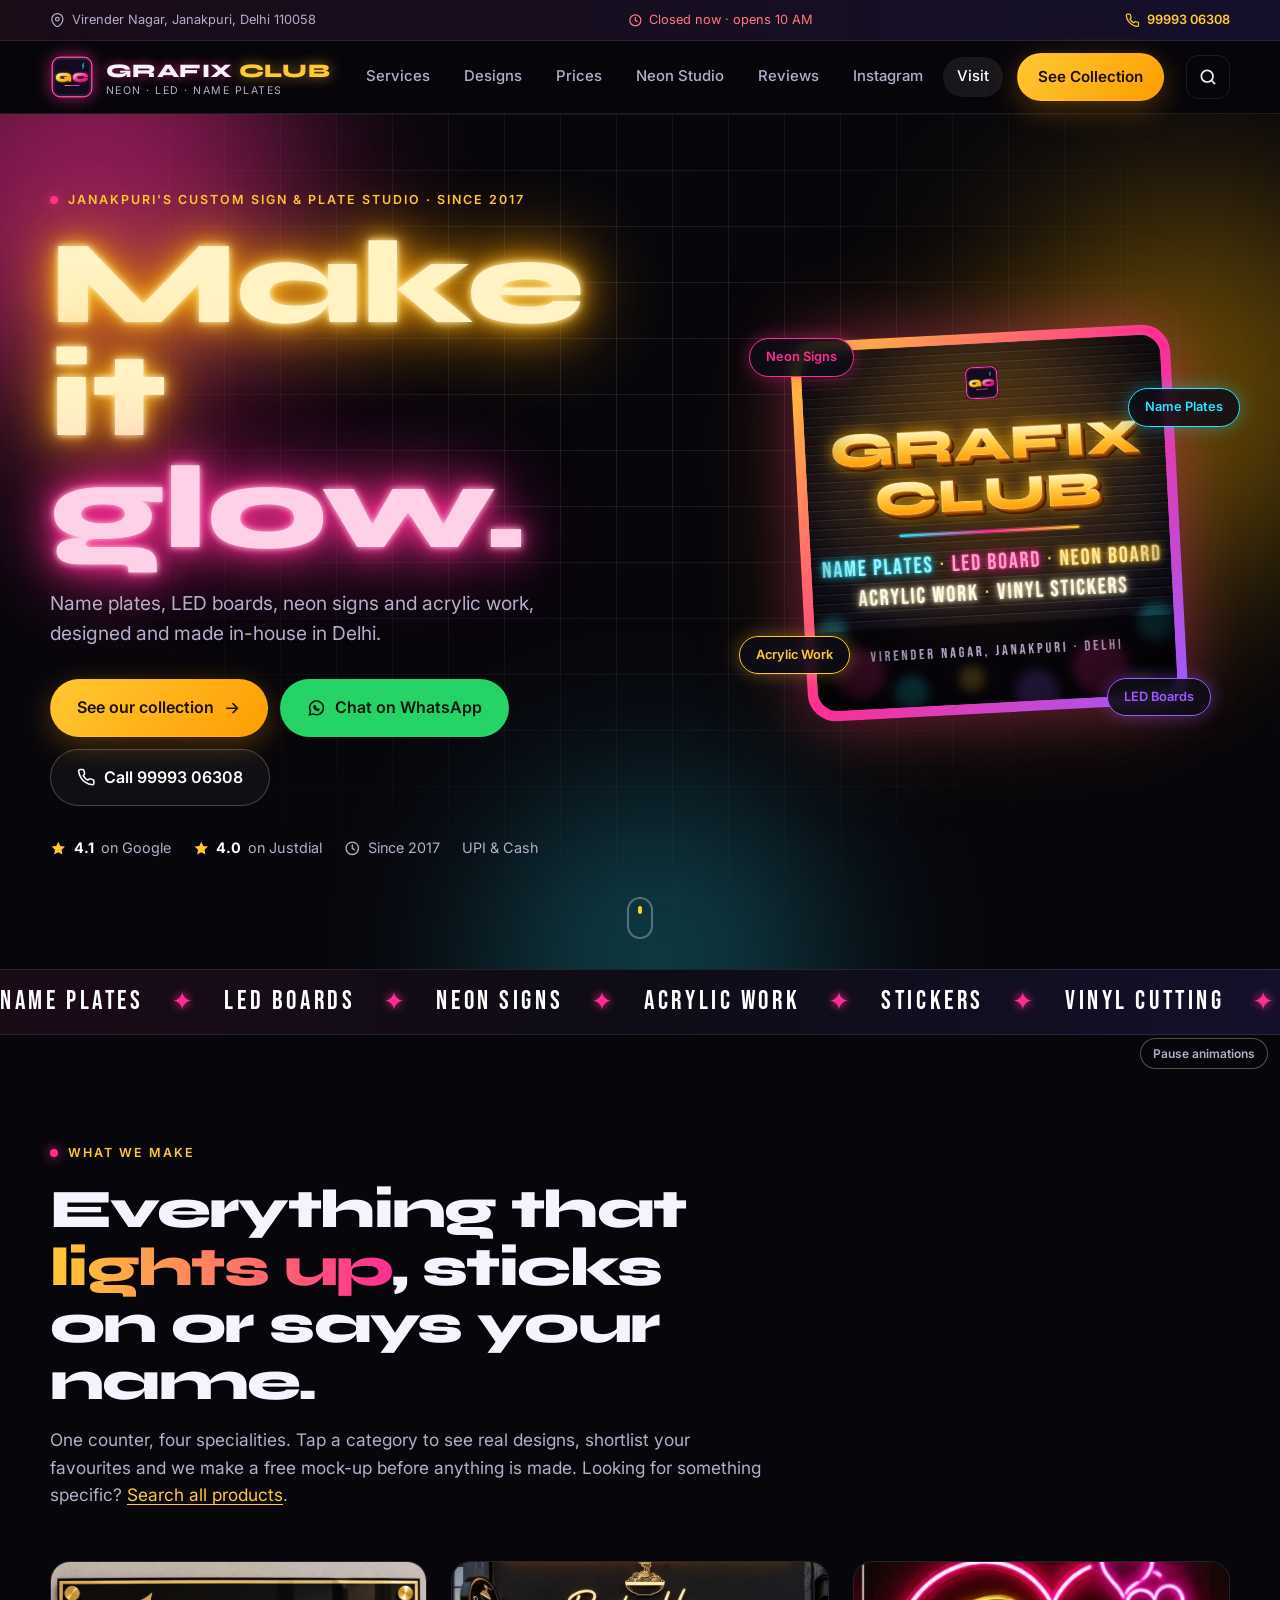
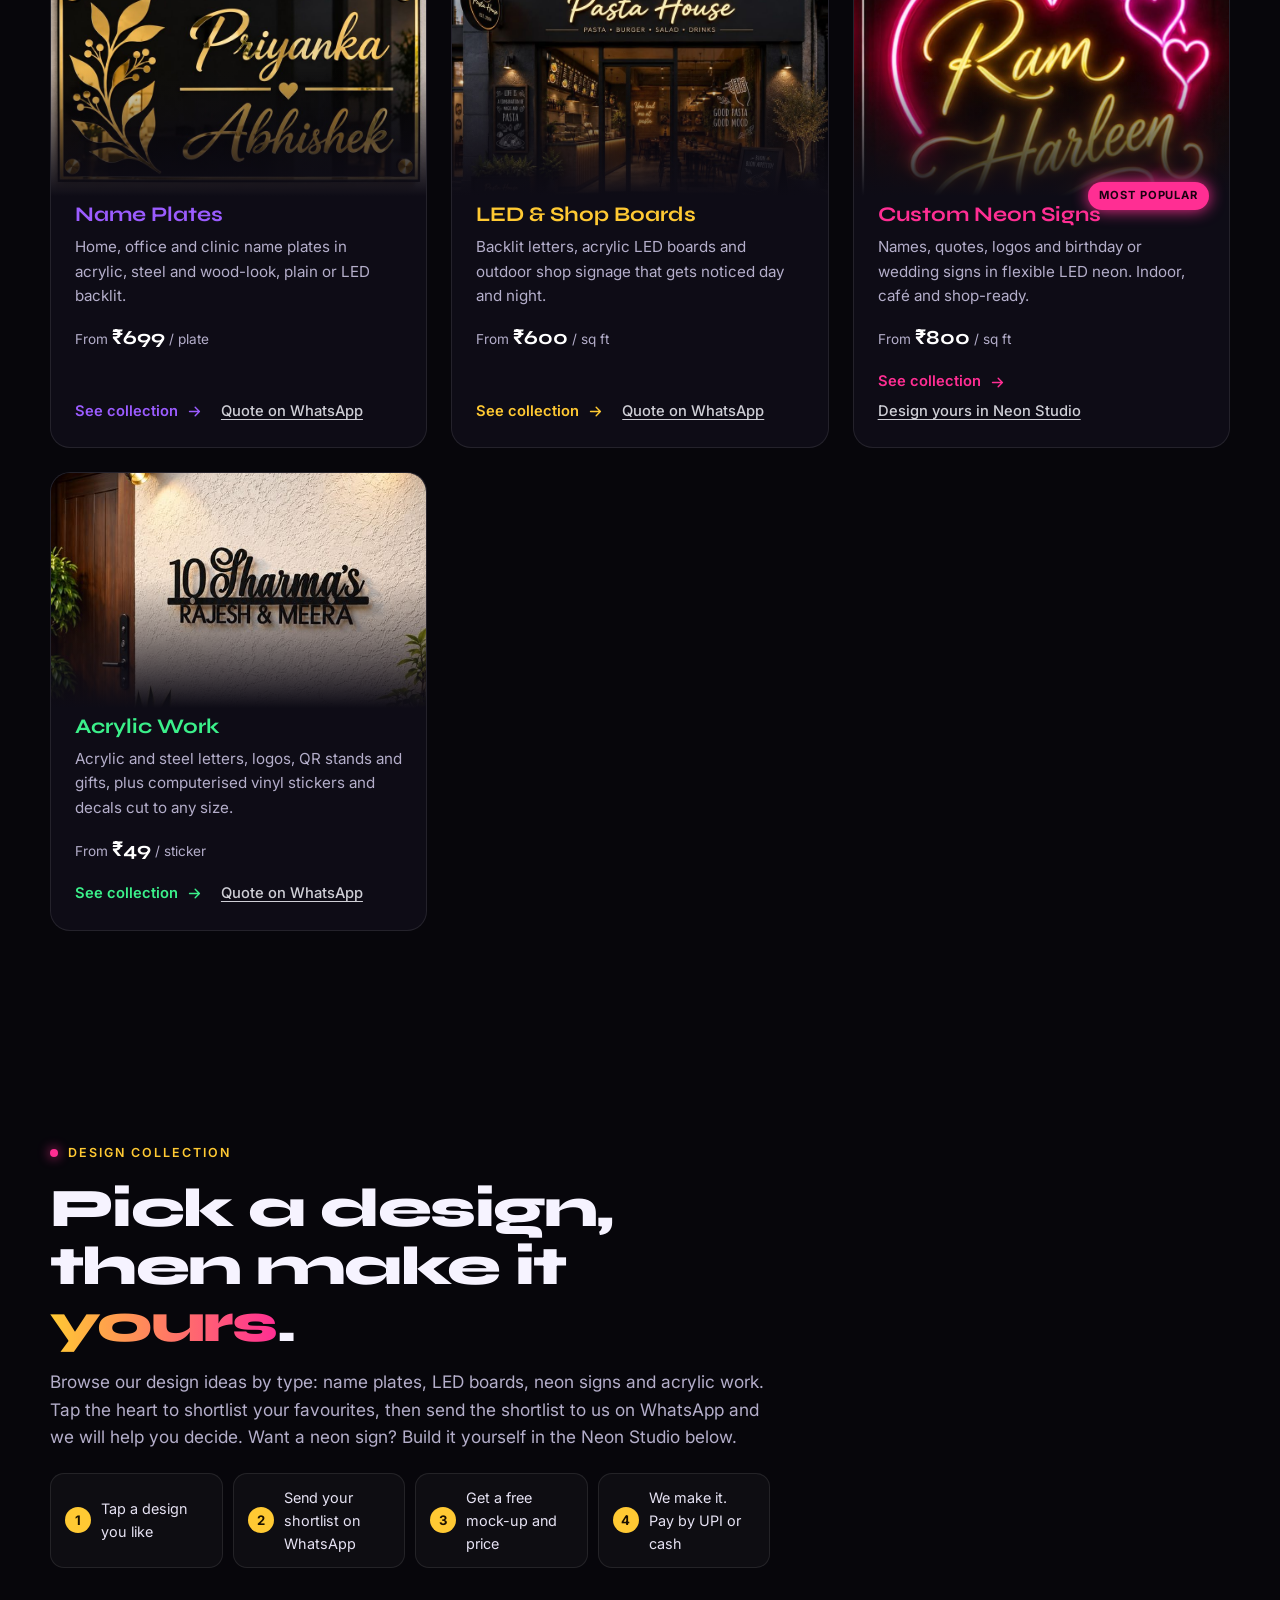
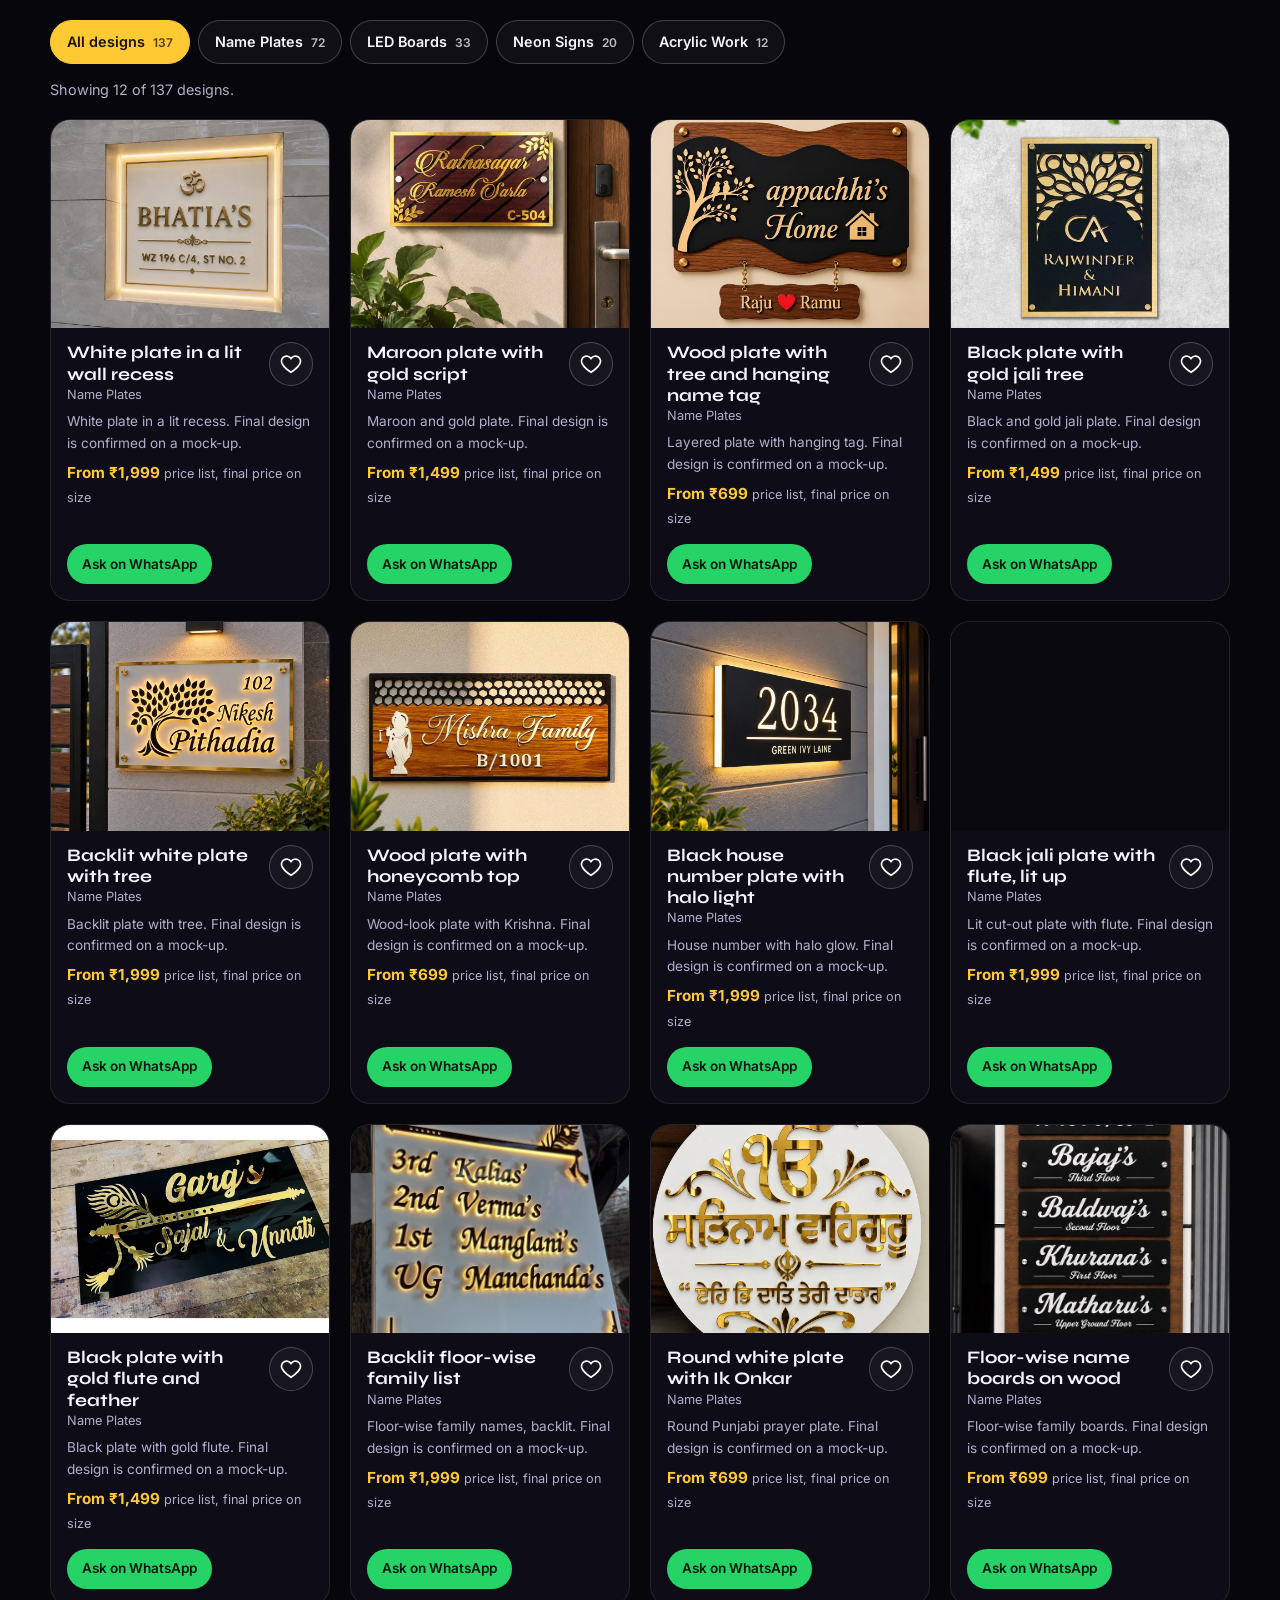
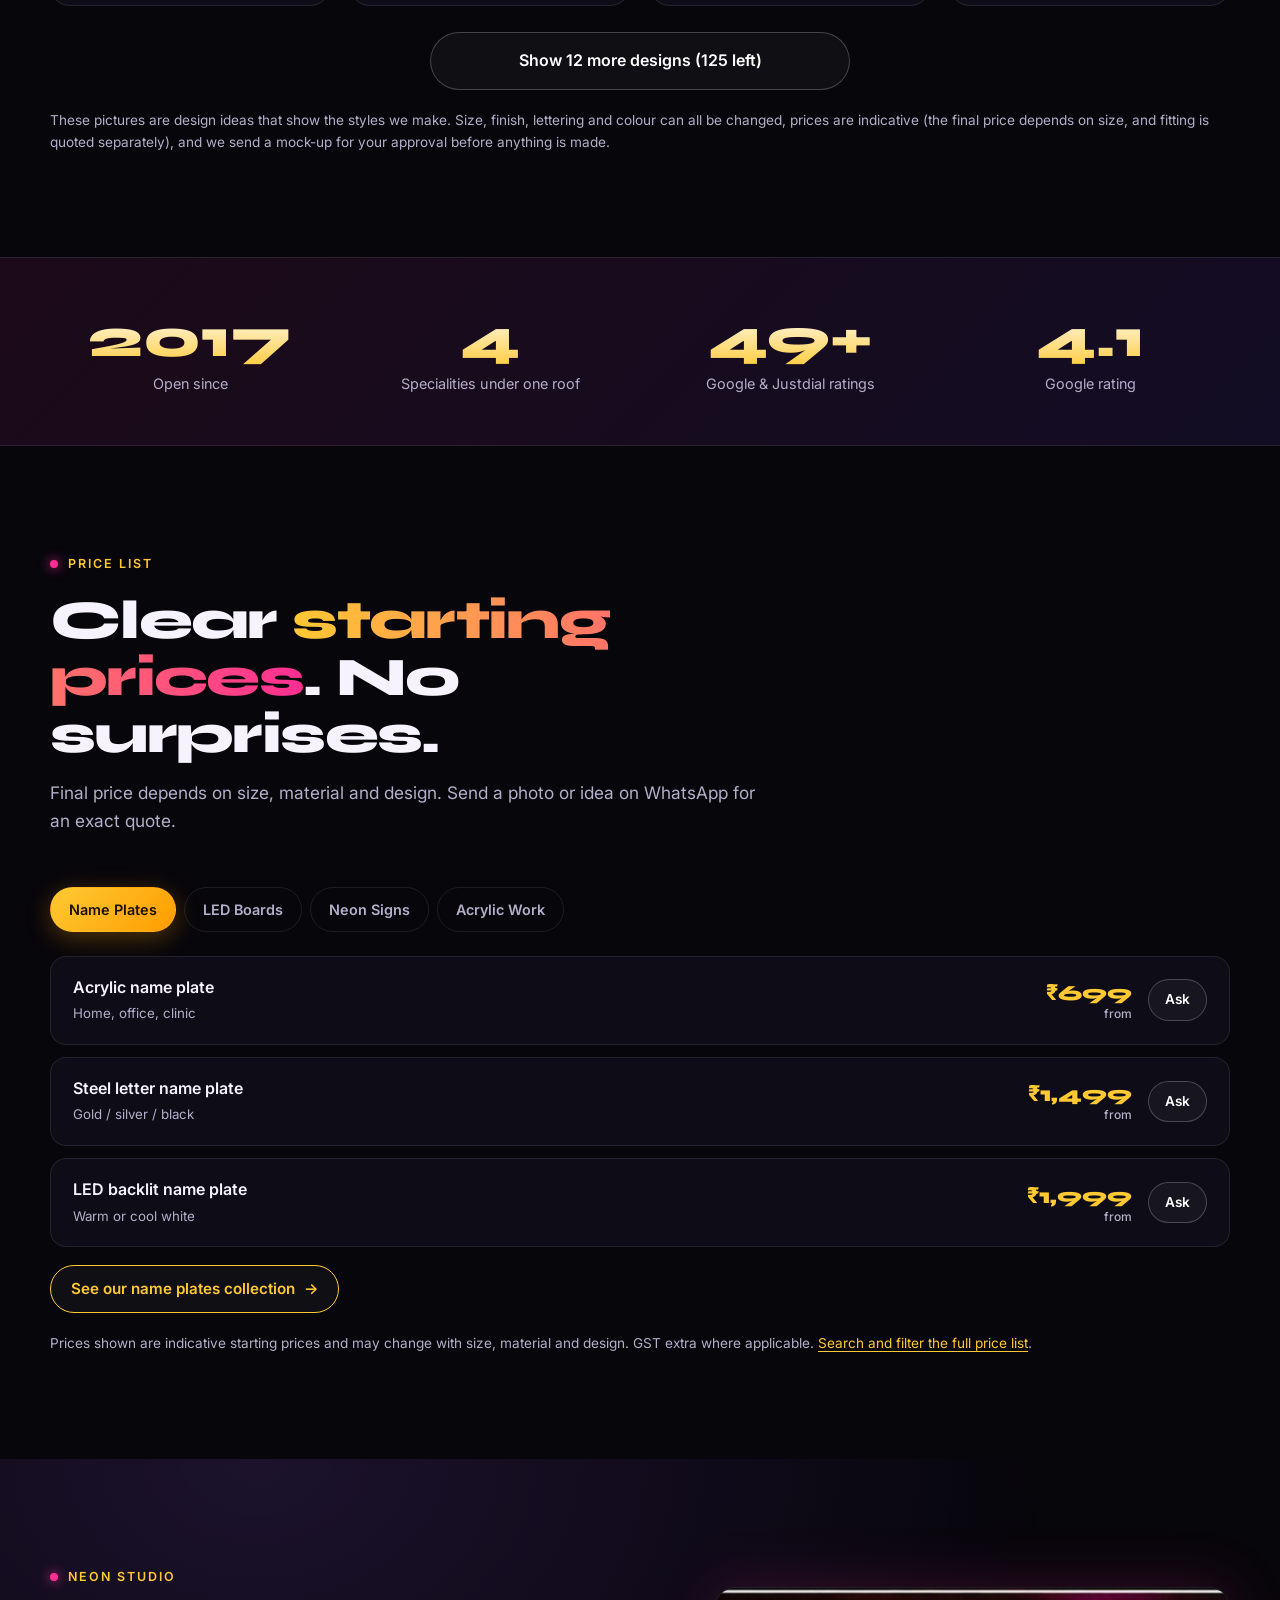
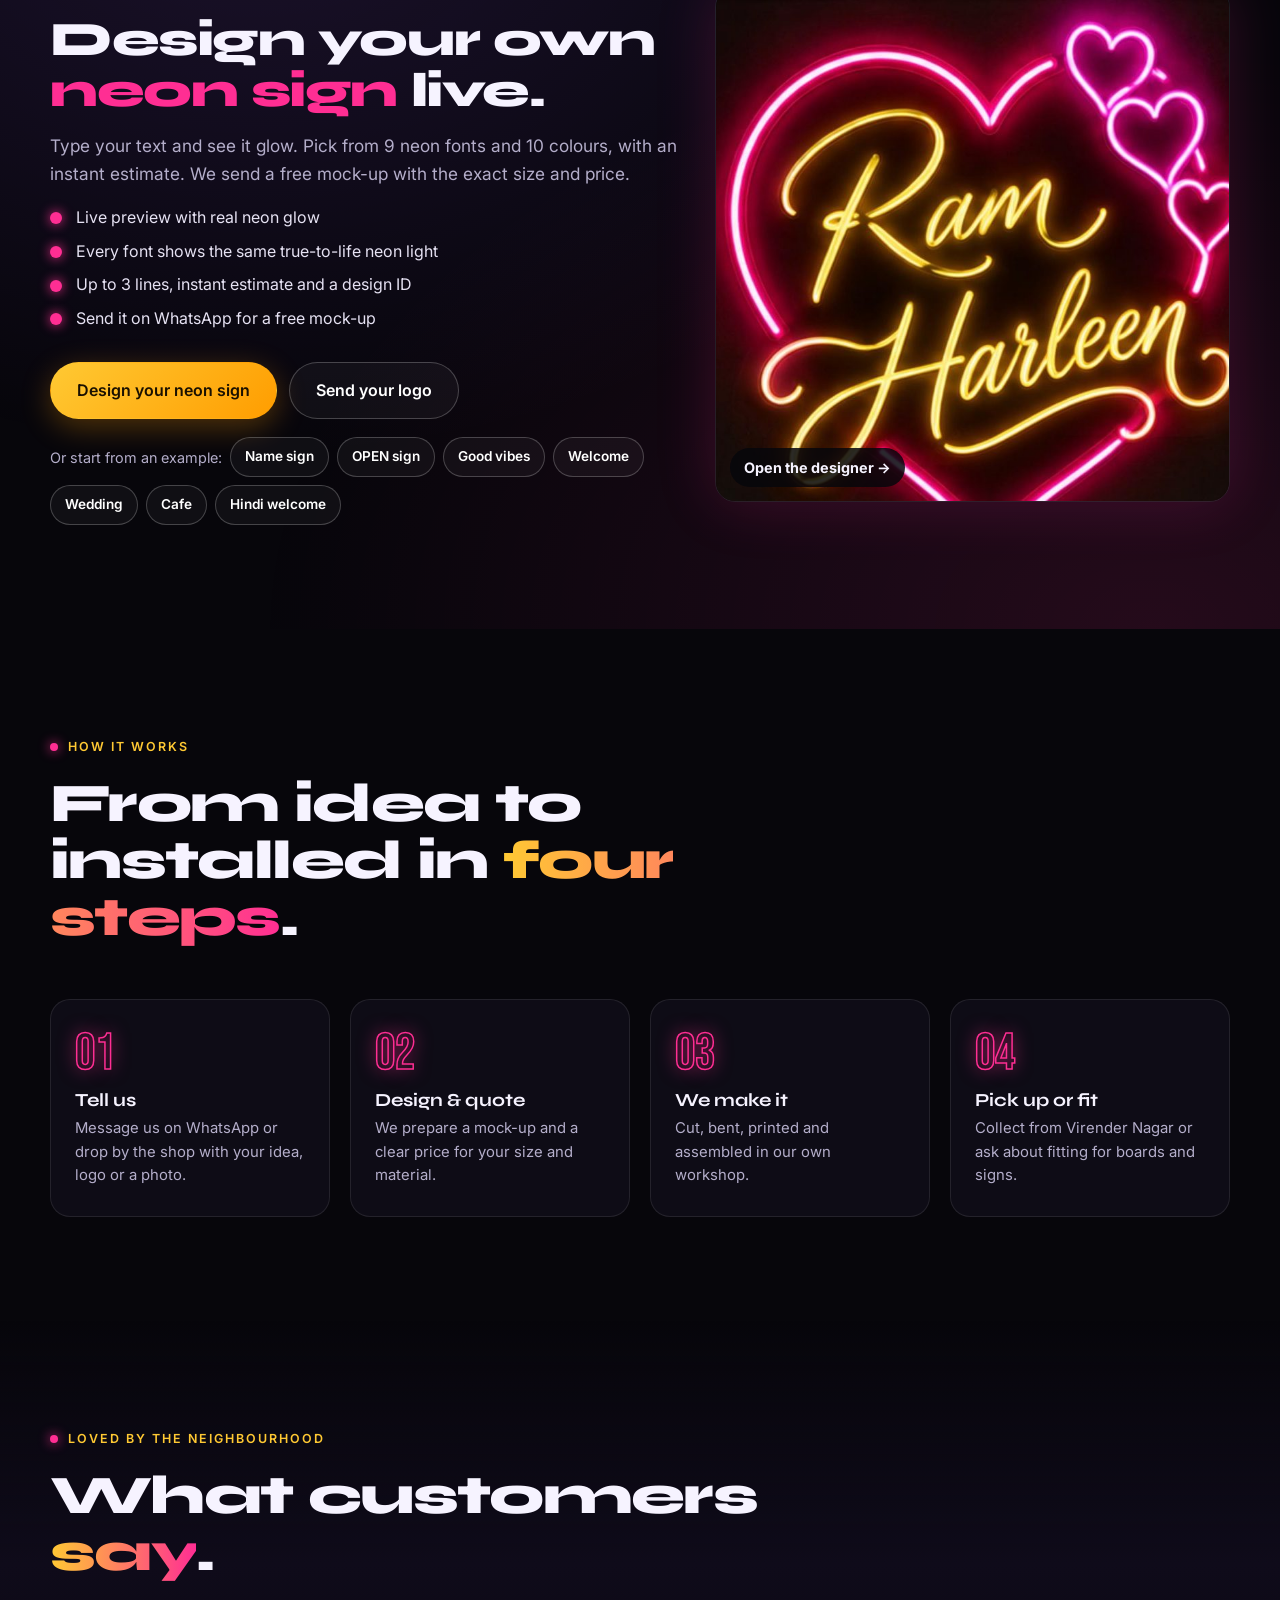
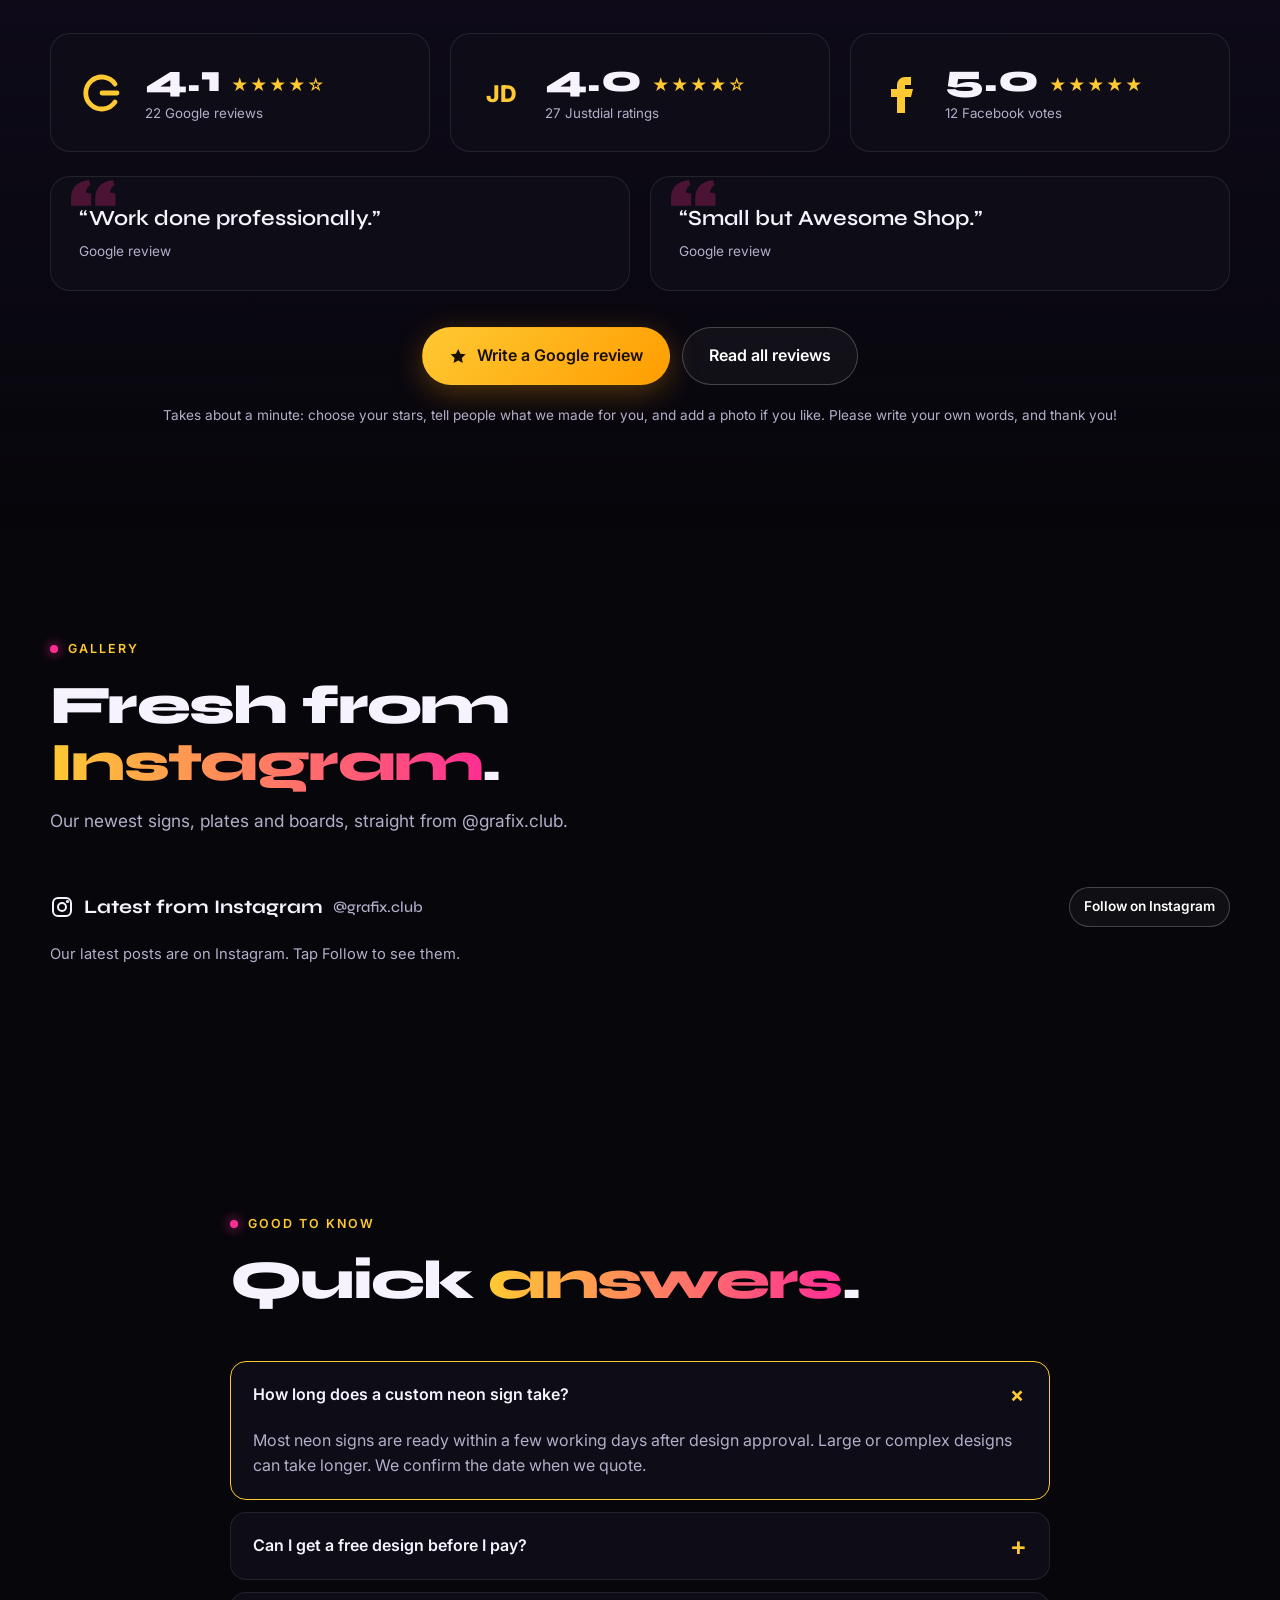
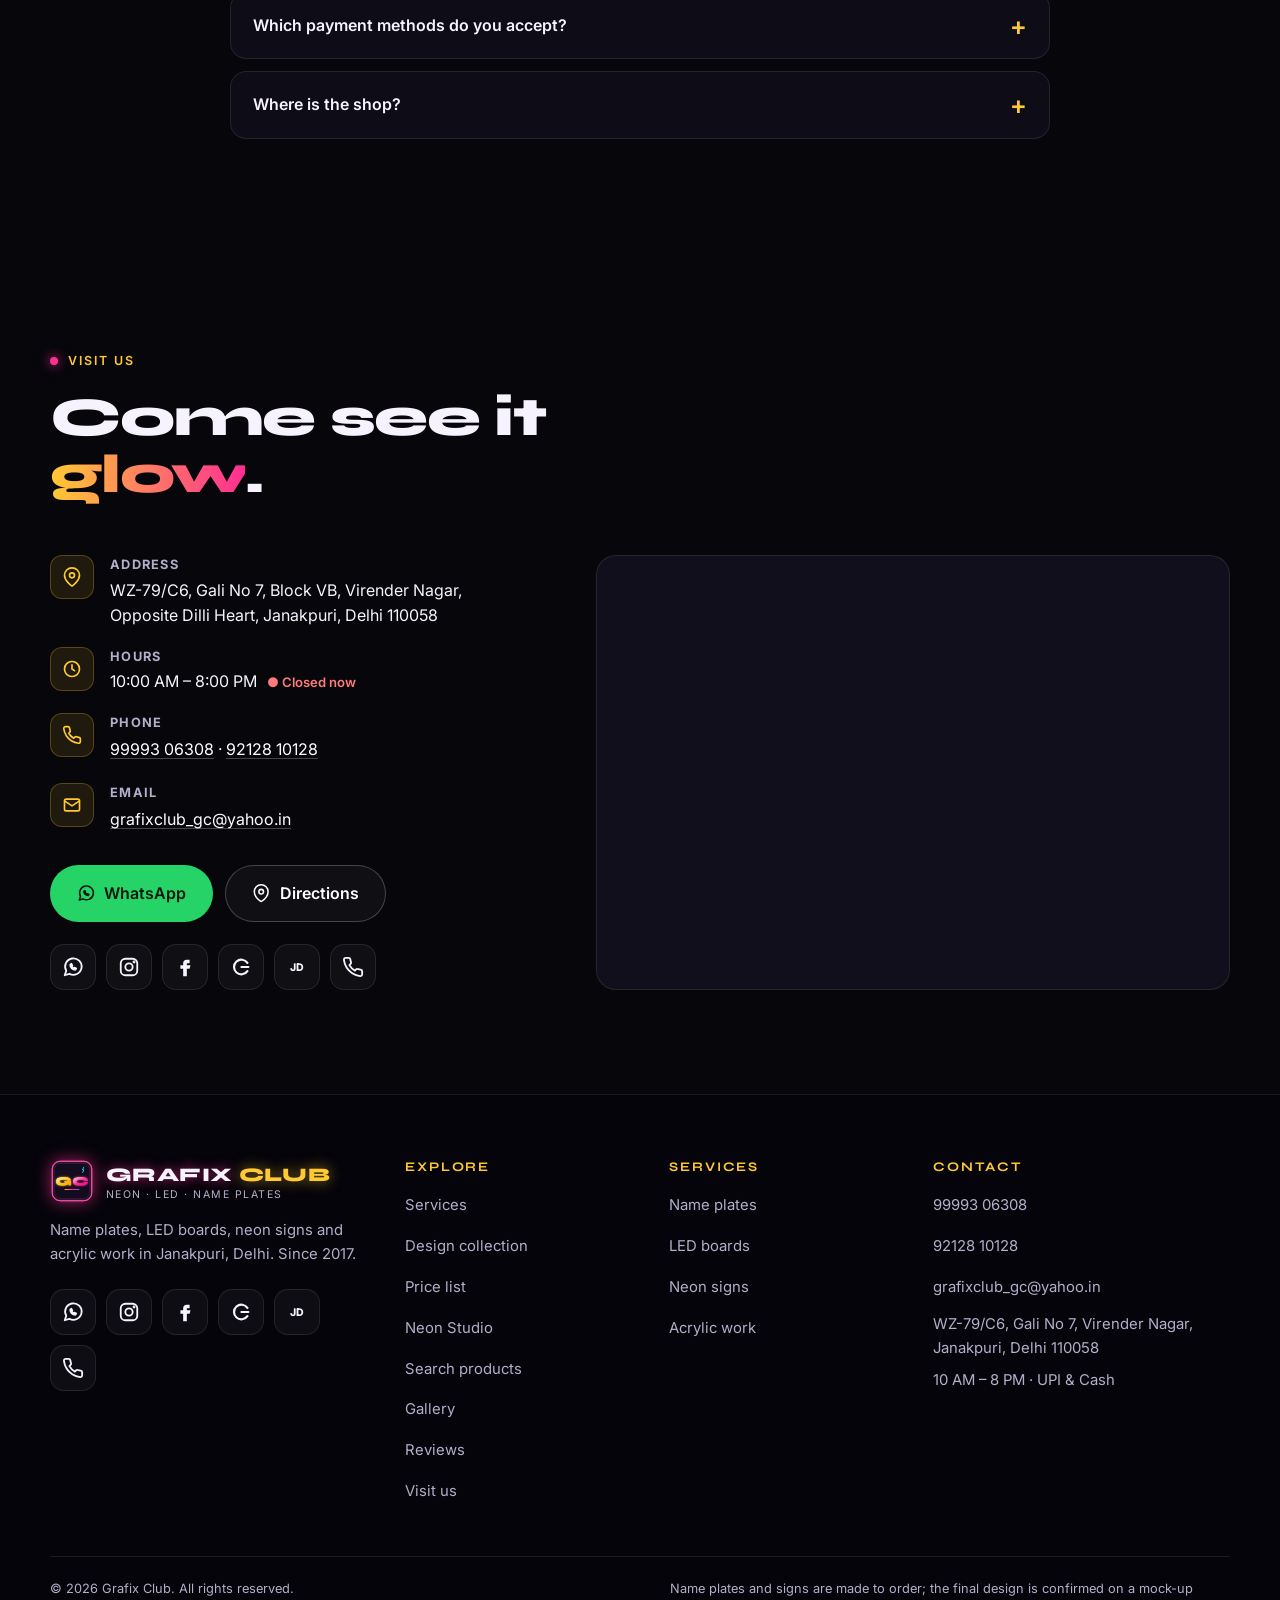
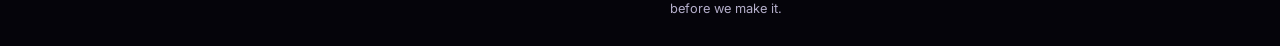
==== commit 7063a031: "Hero card: replace shop photo with neon signboard logo graphic Co-Authored-By: Claude Sonnet 5.5 <no" ====
--- a/index.html
+++ b/index.html
@@ -409,8 +409,7 @@
 
     <div class="hero-visual">
       <div class="sign-card tilt" id="heroCard">
-        <img src="assets/shop/p3.jpg" alt="Grafix Club glowing signboard: name plates, LED board and neon board" width="360" height="360" fetchpriority="high" decoding="async">
-        <span class="sign-tag">Our shop, Virender Nagar</span>
+        <img src="assets/shop/hero-logo.jpg" alt="Grafix Club neon signboard logo: name plates, LED board, neon board, acrylic work and vinyl stickers" width="1000" height="1000" fetchpriority="high" decoding="async">
       </div>
       <div class="chip c1" aria-hidden="true">Neon Signs</div>
       <div class="chip c2" aria-hidden="true">Name Plates</div>
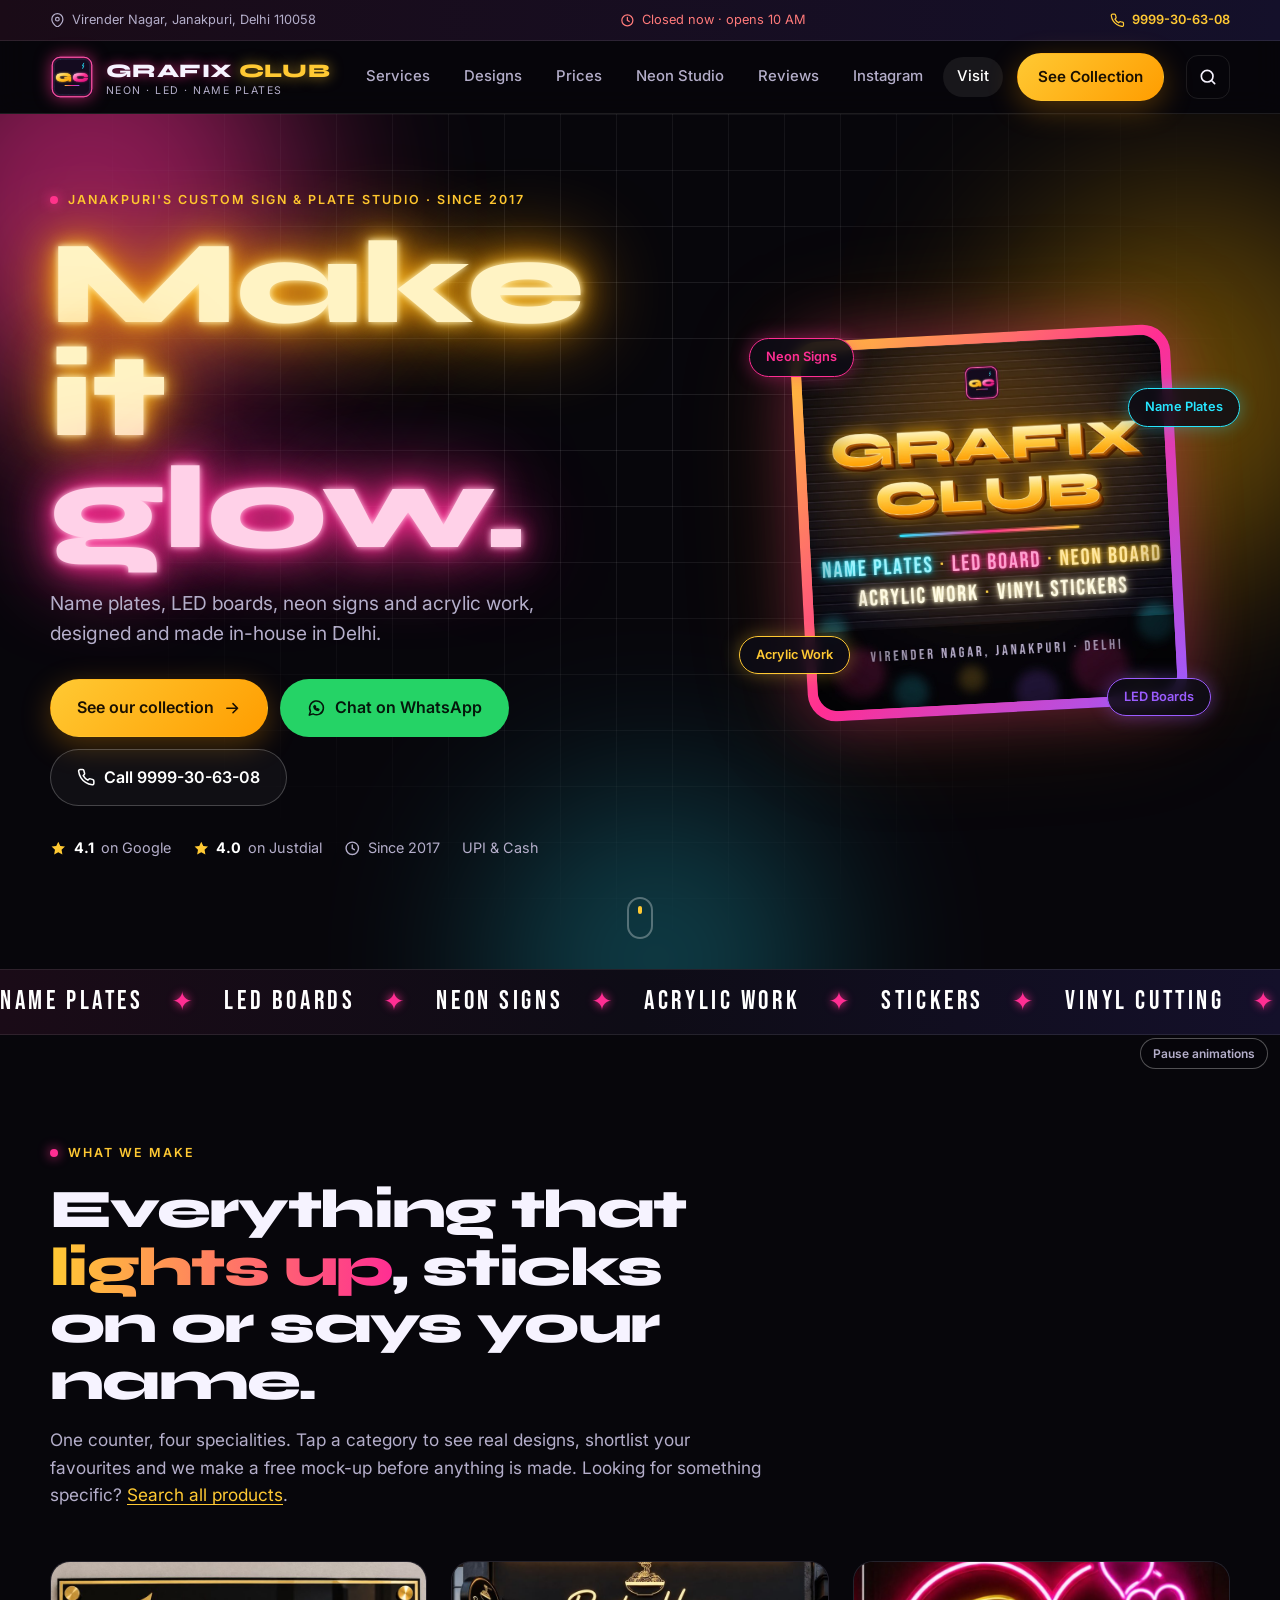
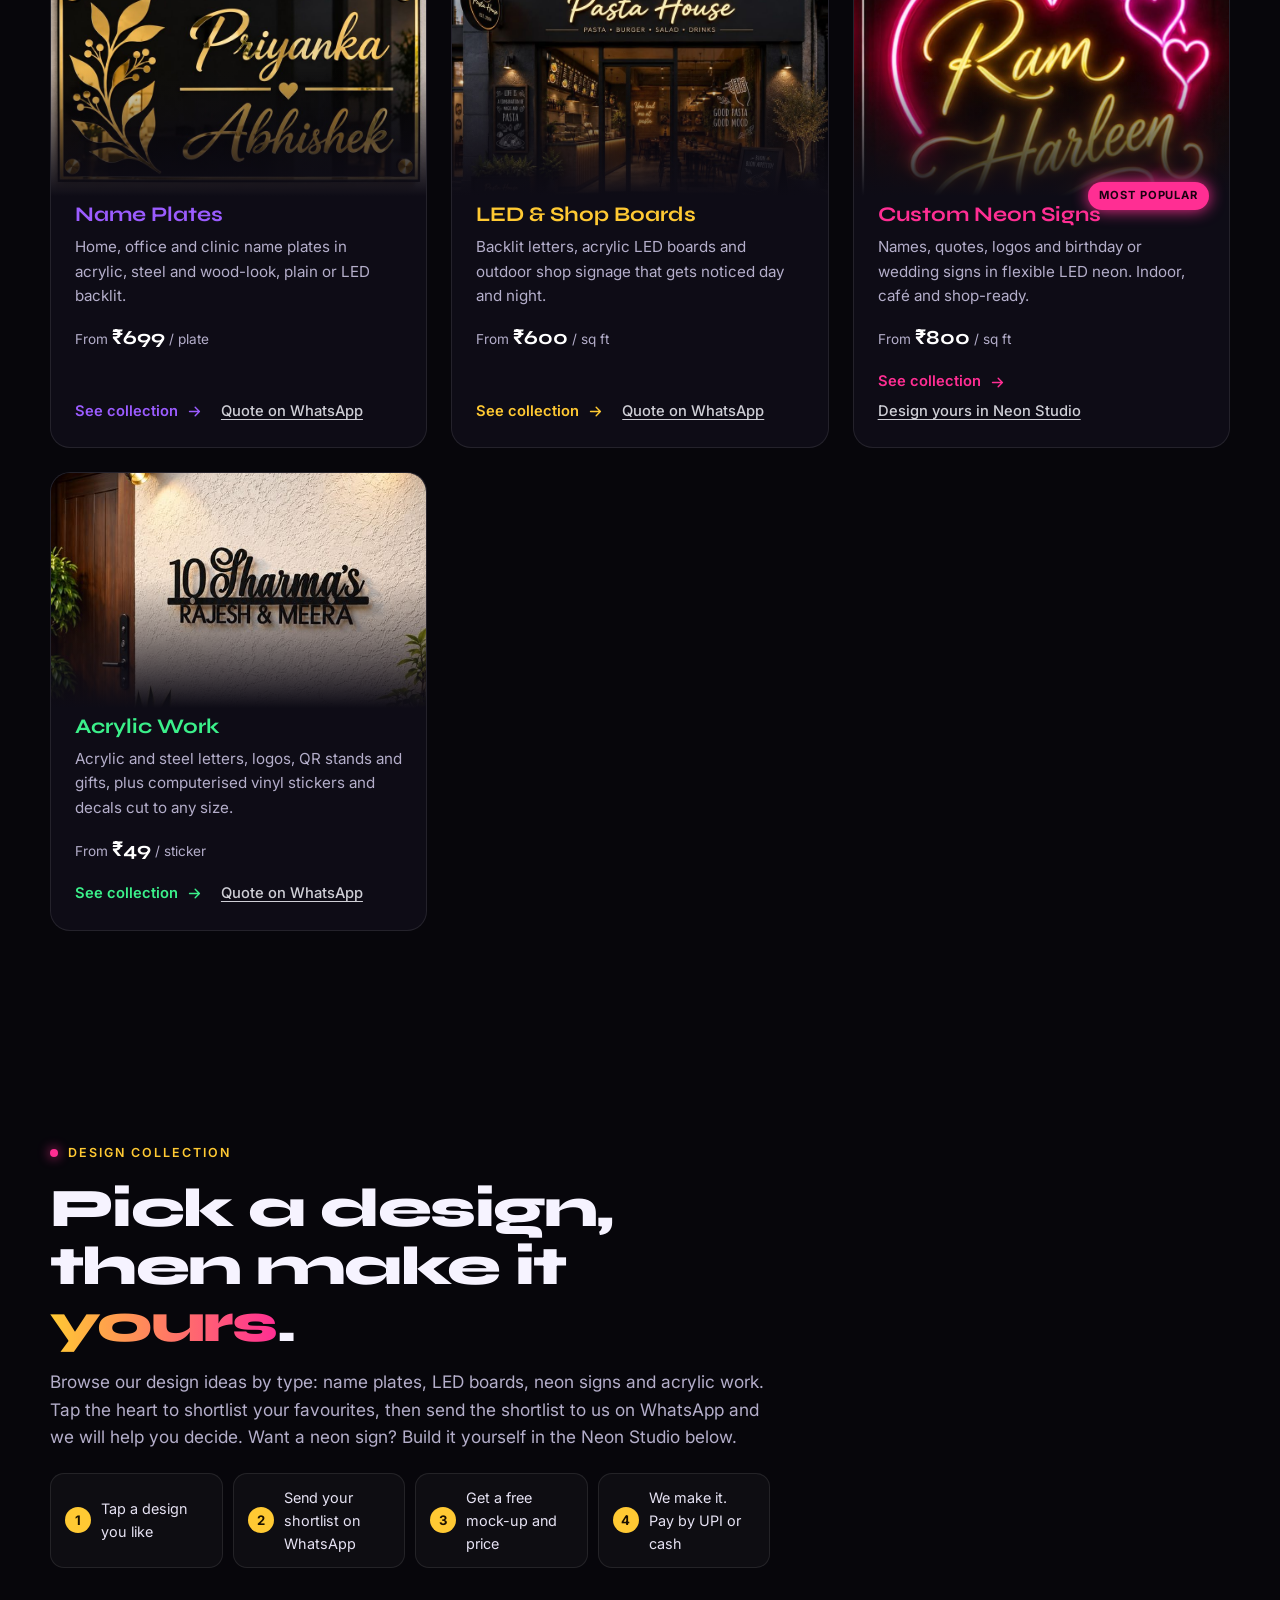
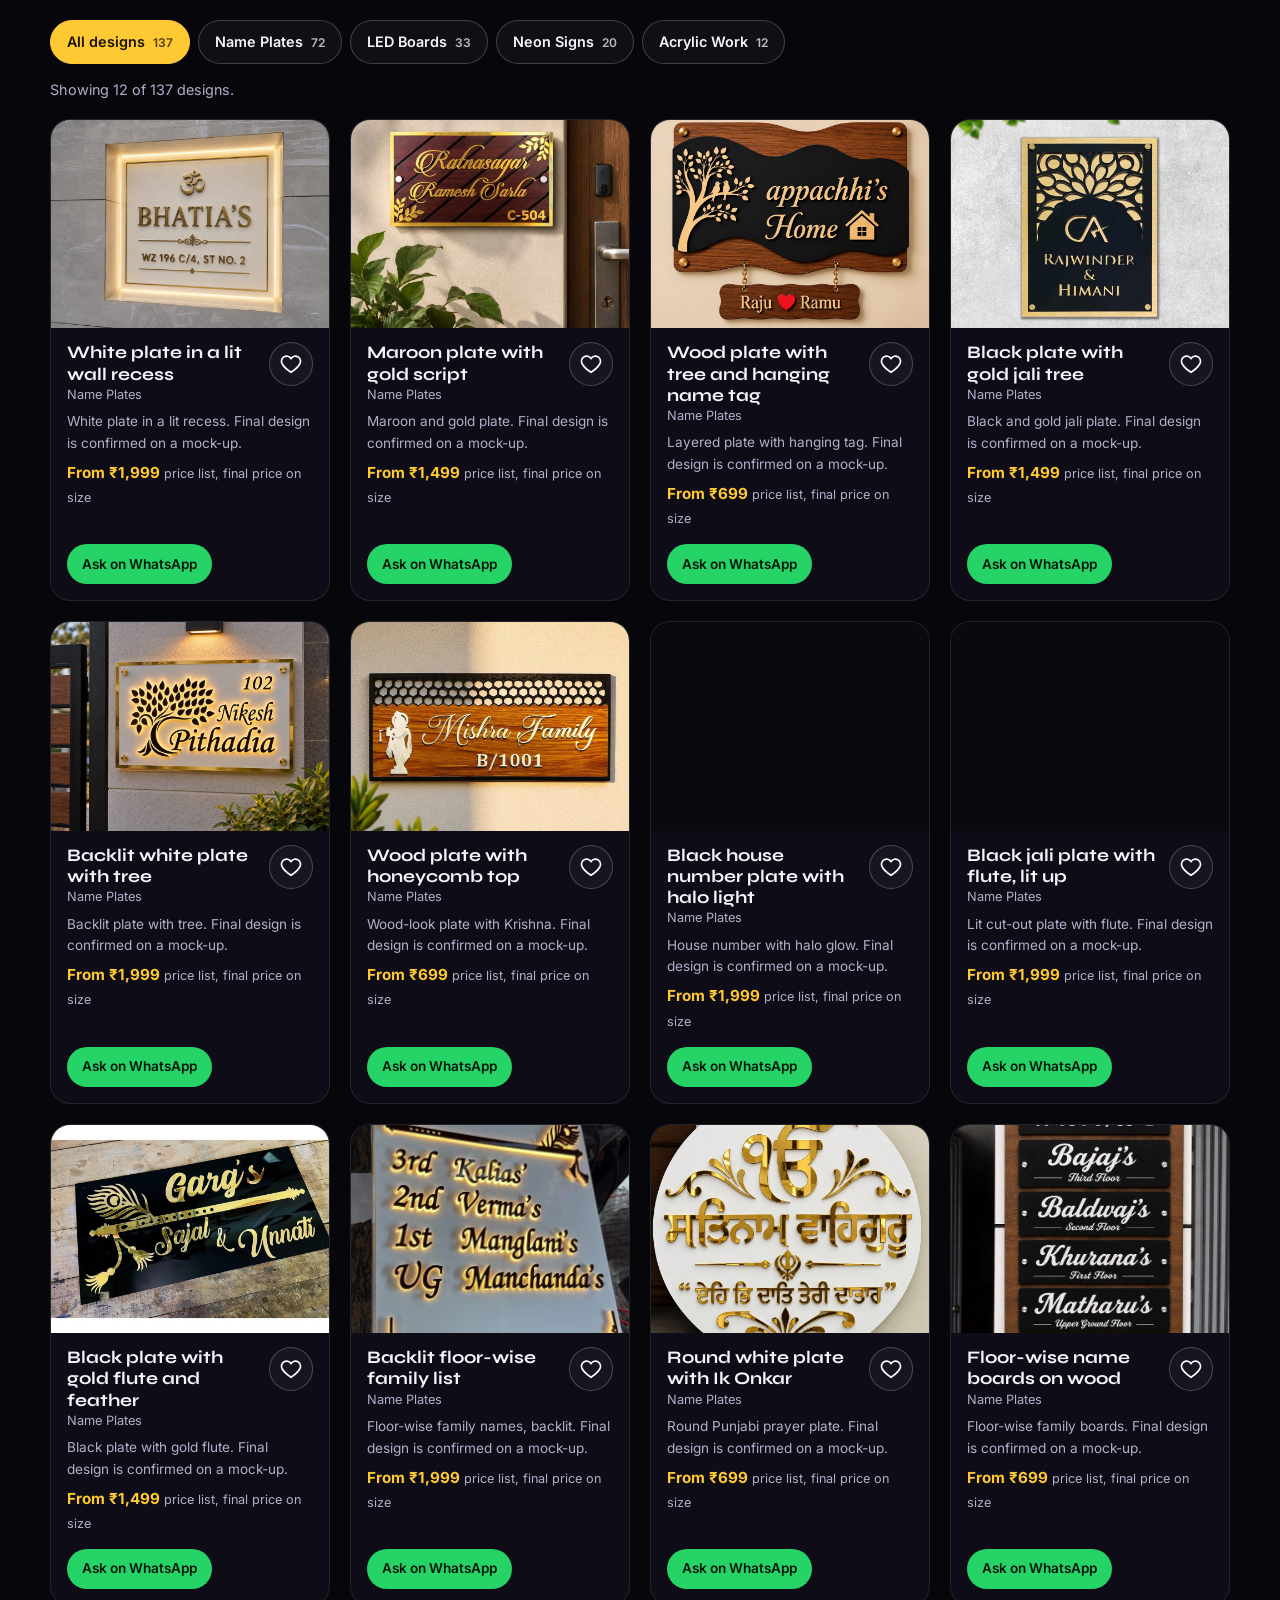
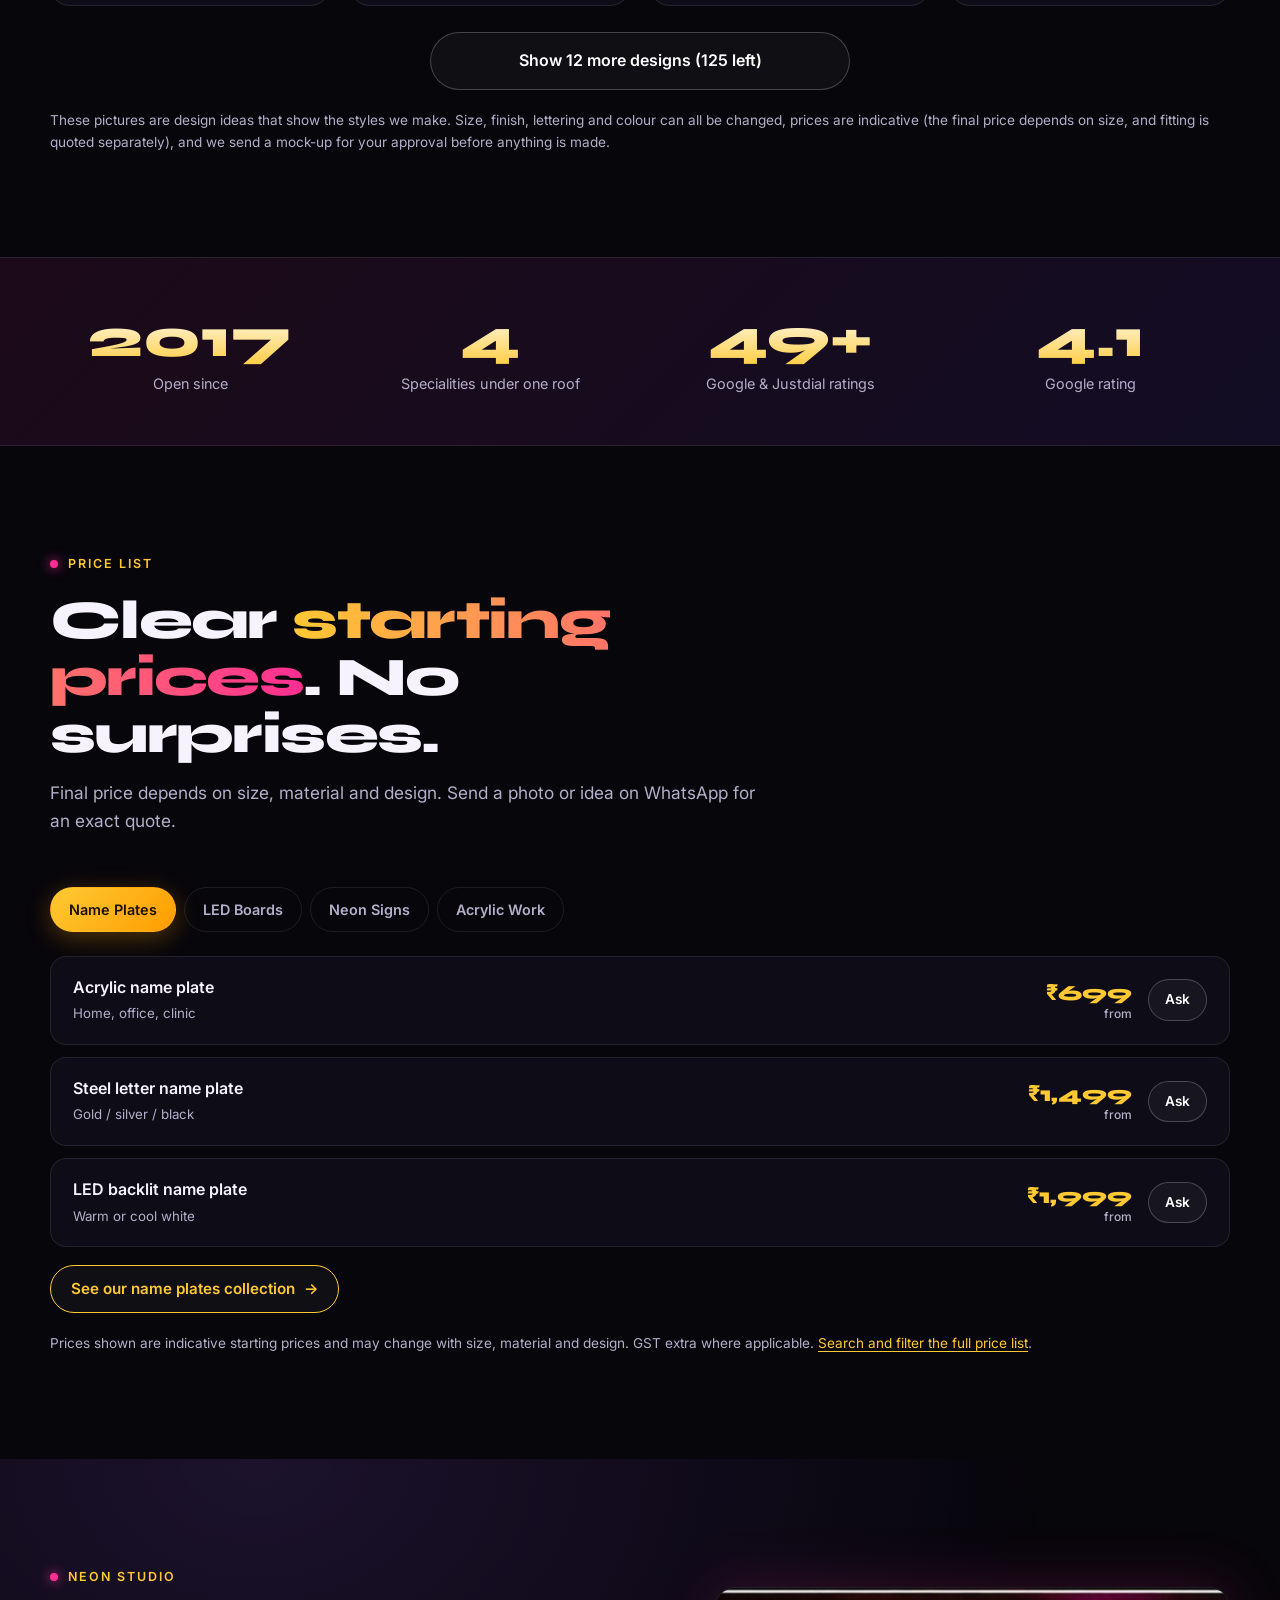
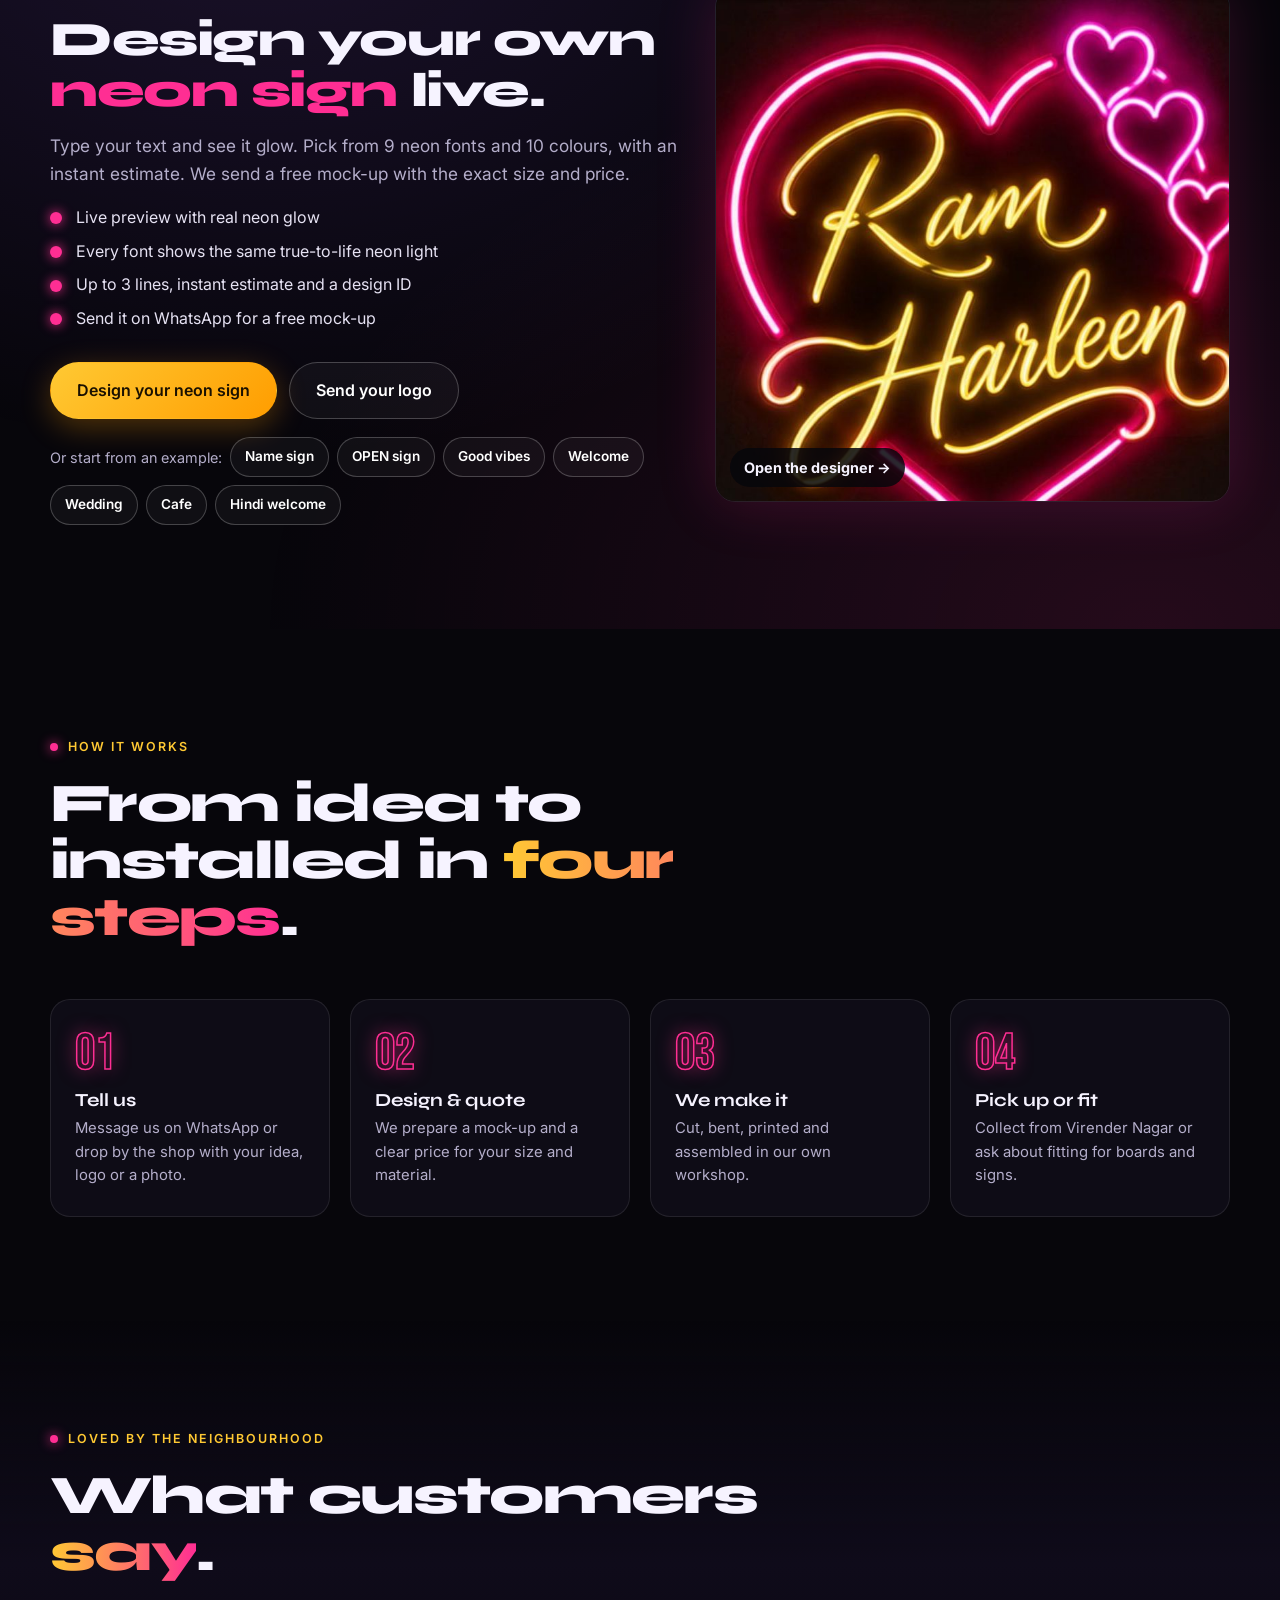
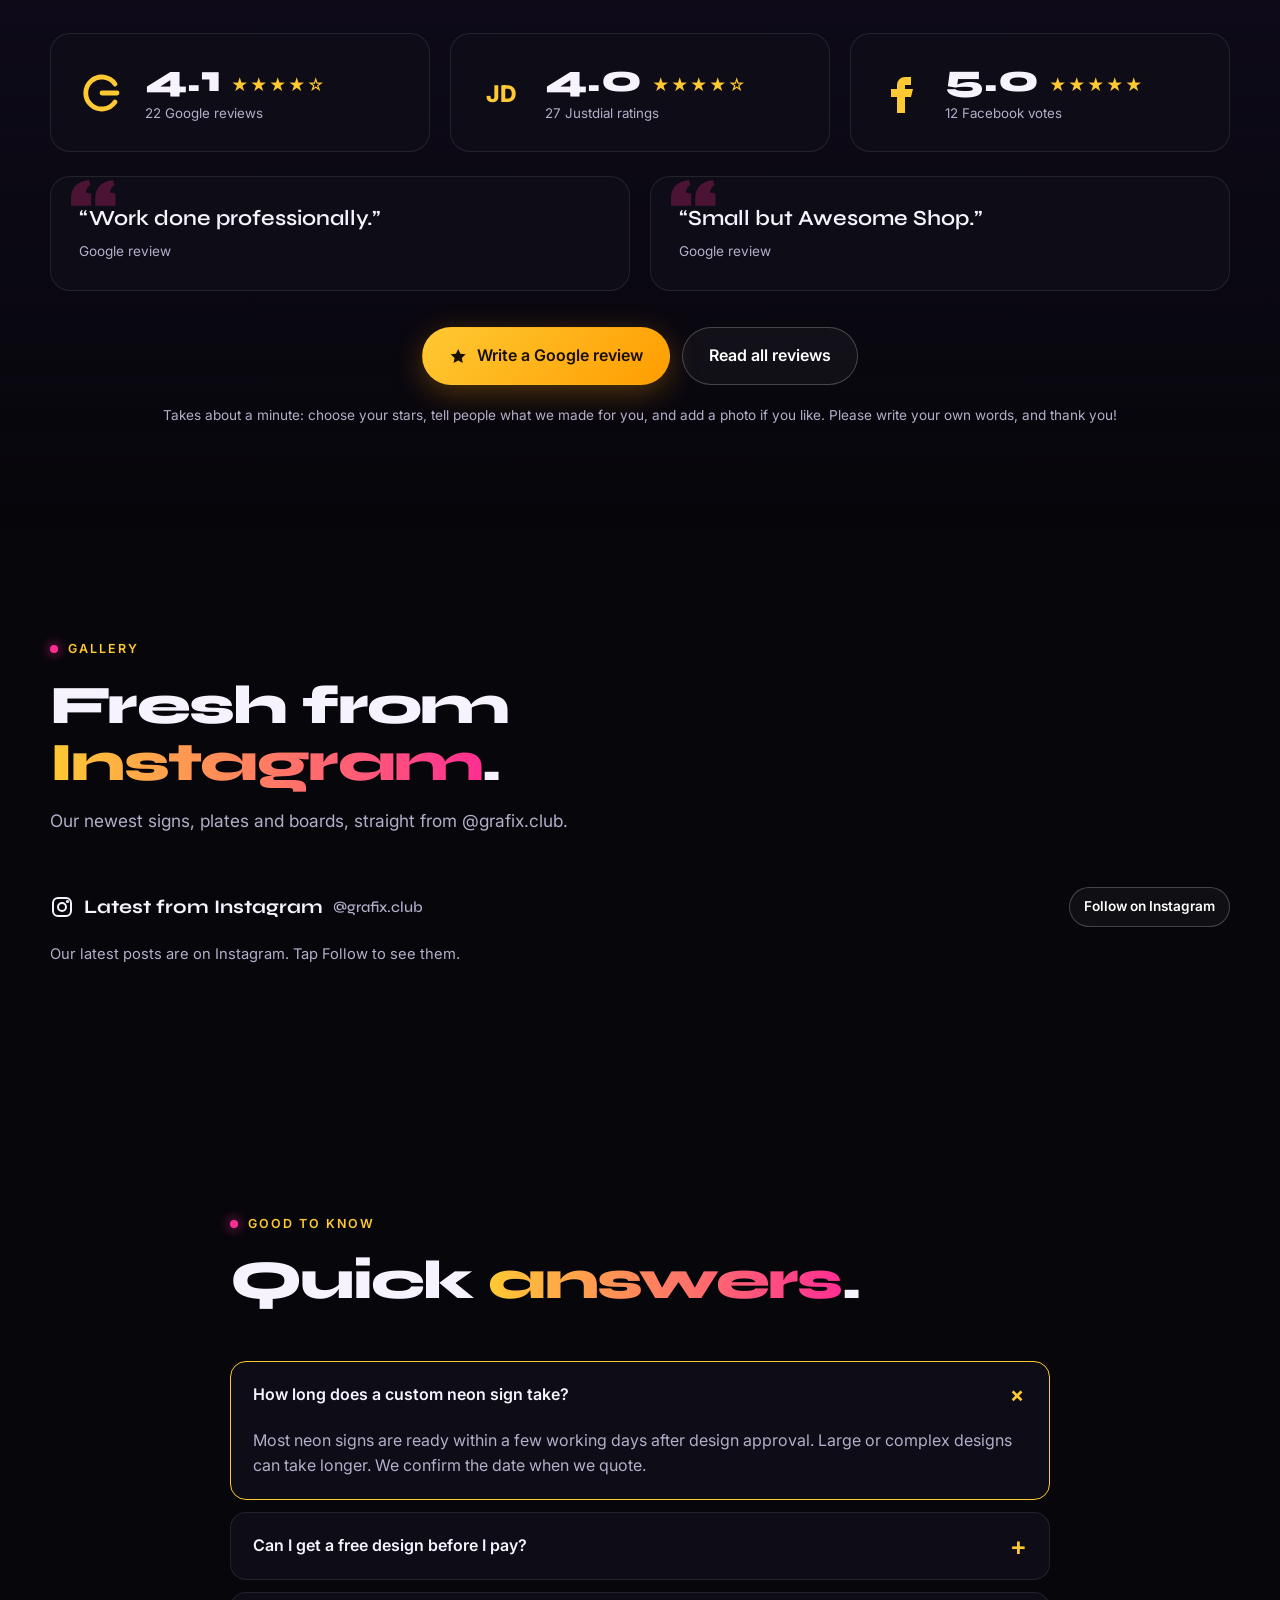
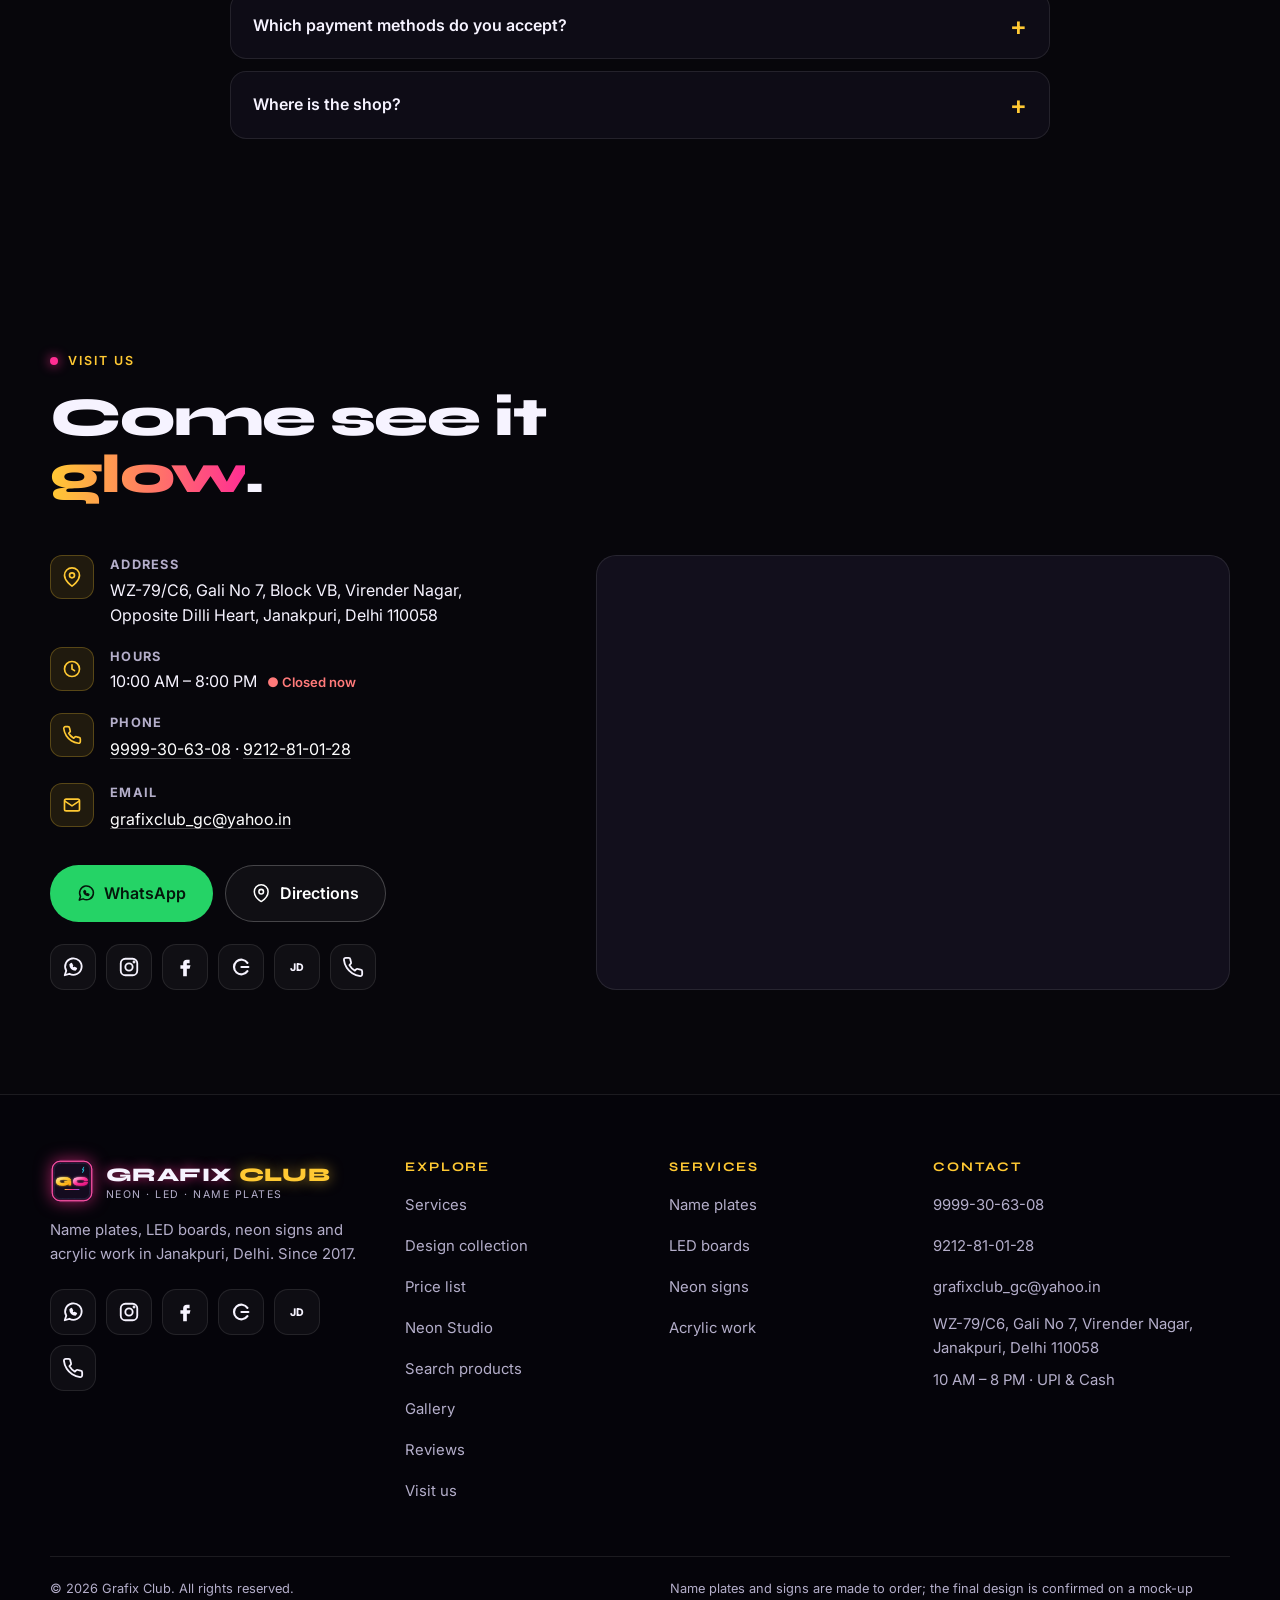
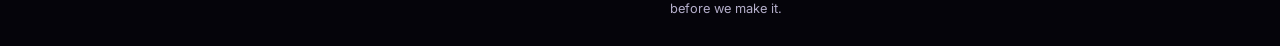
==== commit 48582782: "Show phone numbers as 9999-30-63-08 everywhere Co-Authored-By: Claude Sonnet 5.5 <noreply@anthropic." ====
--- a/index.html
+++ b/index.html
@@ -342,7 +342,7 @@
     <div class="wrap topbar-in">
       <span class="tb-item"><svg class="ic" aria-hidden="true"><use href="#i-pin"/></svg>Virender Nagar, Janakpuri, Delhi 110058</span>
       <span class="tb-item" id="openStatus"><svg class="ic" aria-hidden="true"><use href="#i-clock"/></svg>10 AM – 8 PM</span>
-      <a class="tb-item tb-call" href="tel:+919999306308"><svg class="ic" aria-hidden="true"><use href="#i-phone"/></svg>99993 06308</a>
+      <a class="tb-item tb-call" href="tel:+919999306308"><svg class="ic" aria-hidden="true"><use href="#i-phone"/></svg>9999-30-63-08</a>
     </div>
   </div>
   <div class="wrap nav-in">
@@ -397,7 +397,7 @@
       <div class="cta-row">
         <a class="btn btn-gold btn-lg" href="#collection" data-coll="all">See our collection <svg class="ic" aria-hidden="true"><use href="#i-arrow"/></svg></a>
         <a class="btn btn-wa btn-lg" data-wa href="https://wa.me/919999306308?text=Hi%20Grafix%20Club%2C%20I%20found%20you%20online%20and%20would%20like%20a%20quote." target="_blank" rel="noopener"><svg class="ic" aria-hidden="true"><use href="#i-wa"/></svg>Chat on WhatsApp<span class="sr-only"> (opens in a new tab)</span></a>
-        <a class="btn btn-ghost btn-lg" href="tel:+919999306308"><svg class="ic" aria-hidden="true"><use href="#i-phone"/></svg>Call 99993 06308</a>
+        <a class="btn btn-ghost btn-lg" href="tel:+919999306308"><svg class="ic" aria-hidden="true"><use href="#i-phone"/></svg>Call 9999-30-63-08</a>
       </div>
       <ul class="trust">
         <li><svg class="ic star" aria-hidden="true"><use href="#i-star"/></svg><b>4.1</b> on Google</li>
@@ -746,7 +746,7 @@
         <ul class="info-list">
           <li><svg class="ic" aria-hidden="true"><use href="#i-pin"/></svg><div><b>Address</b><span>WZ-79/C6, Gali No 7, Block VB, Virender Nagar,<br>Opposite Dilli Heart, Janakpuri, Delhi 110058</span></div></li>
           <li><svg class="ic" aria-hidden="true"><use href="#i-clock"/></svg><div><b>Hours</b><span>10:00 AM – 8:00 PM</span><em class="open-now" id="openStatus2"></em></div></li>
-          <li><svg class="ic" aria-hidden="true"><use href="#i-phone"/></svg><div><b>Phone</b><span><a href="tel:+919999306308">99993 06308</a> · <a href="tel:+919212810128">92128 10128</a></span></div></li>
+          <li><svg class="ic" aria-hidden="true"><use href="#i-phone"/></svg><div><b>Phone</b><span><a href="tel:+919999306308">9999-30-63-08</a> · <a href="tel:+919212810128">9212-81-01-28</a></span></div></li>
           <li><svg class="ic" aria-hidden="true"><use href="#i-mail"/></svg><div><b>Email</b><span><a href="mailto:grafixclub_gc@yahoo.in">grafixclub_gc@yahoo.in</a></span></div></li>
         </ul>
         <div class="cta-row">
@@ -802,8 +802,8 @@
     </nav>
     <div class="foot-col">
       <h2 class="foot-h">Contact</h2>
-      <a href="tel:+919999306308">99993 06308</a>
-      <a href="tel:+919212810128">92128 10128</a>
+      <a href="tel:+919999306308">9999-30-63-08</a>
+      <a href="tel:+919212810128">9212-81-01-28</a>
       <a href="mailto:grafixclub_gc@yahoo.in">grafixclub_gc@yahoo.in</a>
       <span>WZ-79/C6, Gali No 7, Virender Nagar, Janakpuri, Delhi 110058</span>
       <span>10 AM – 8 PM · UPI &amp; Cash</span>
